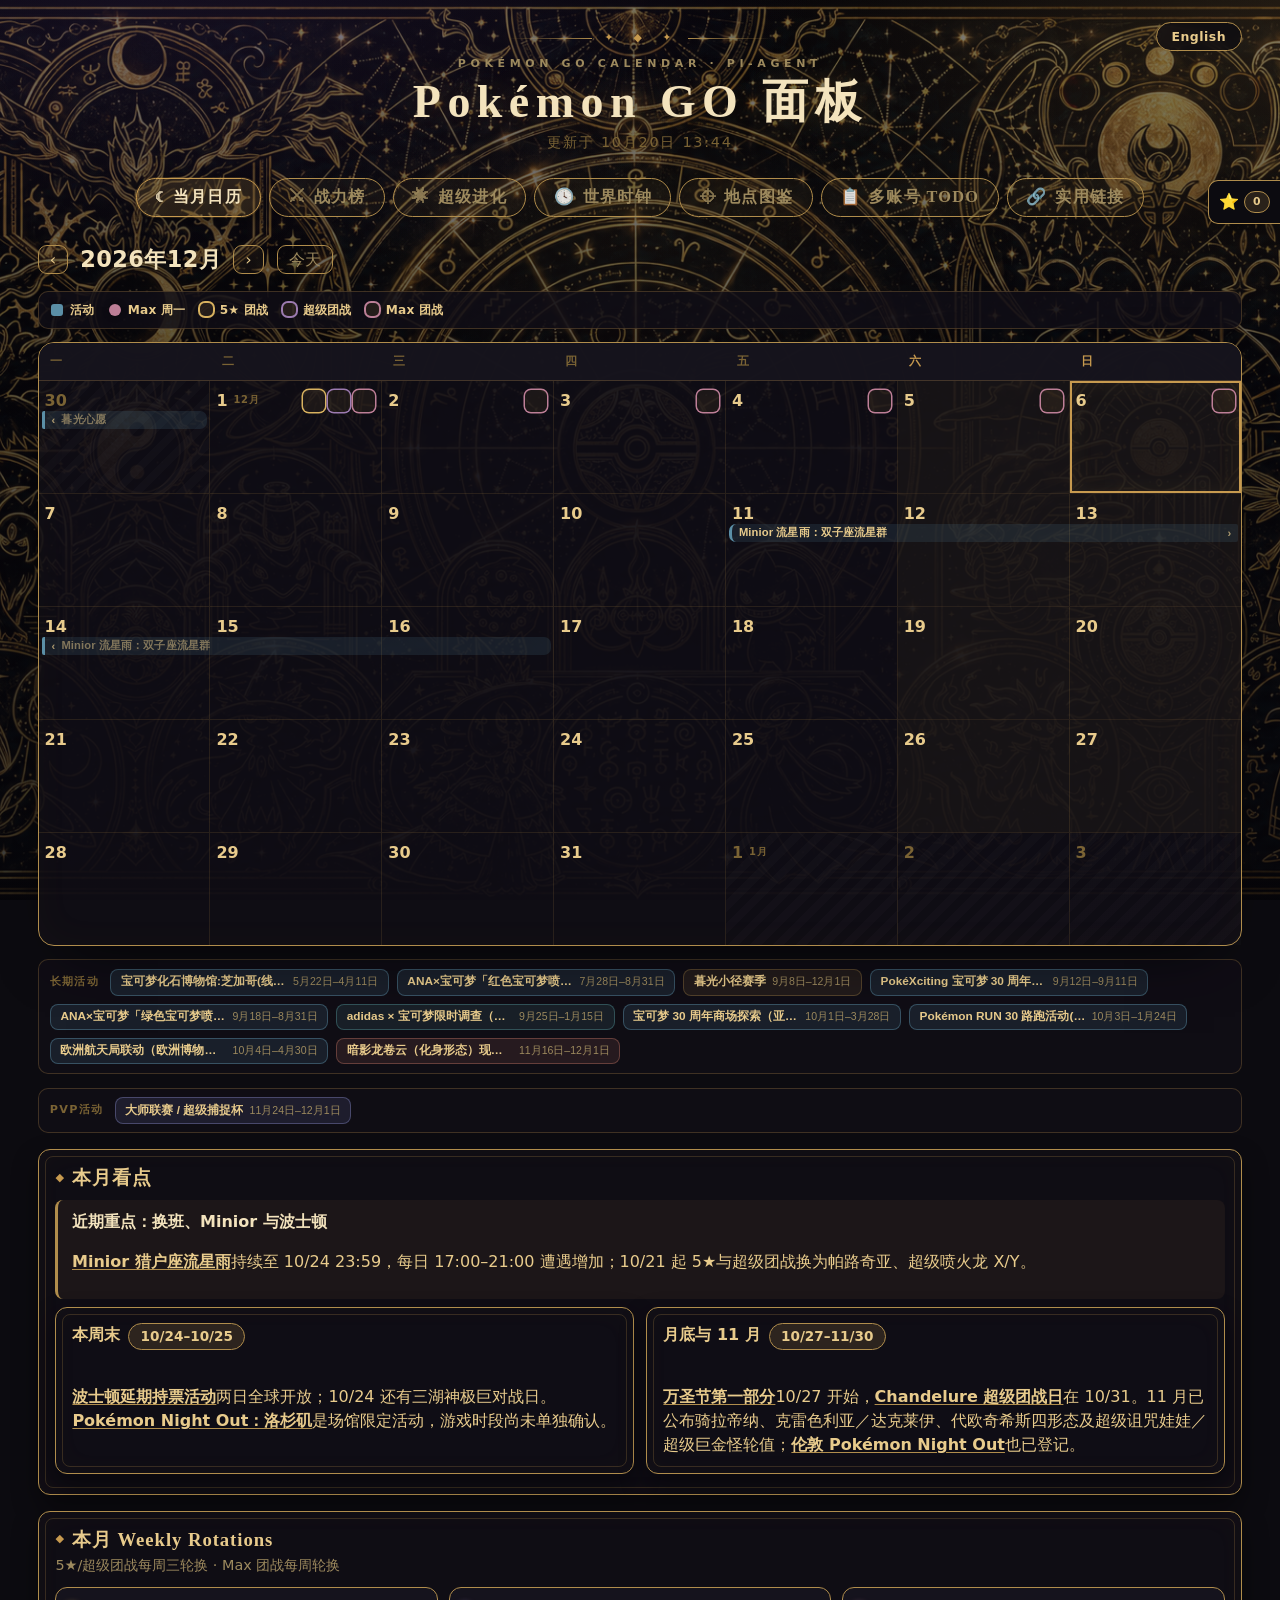
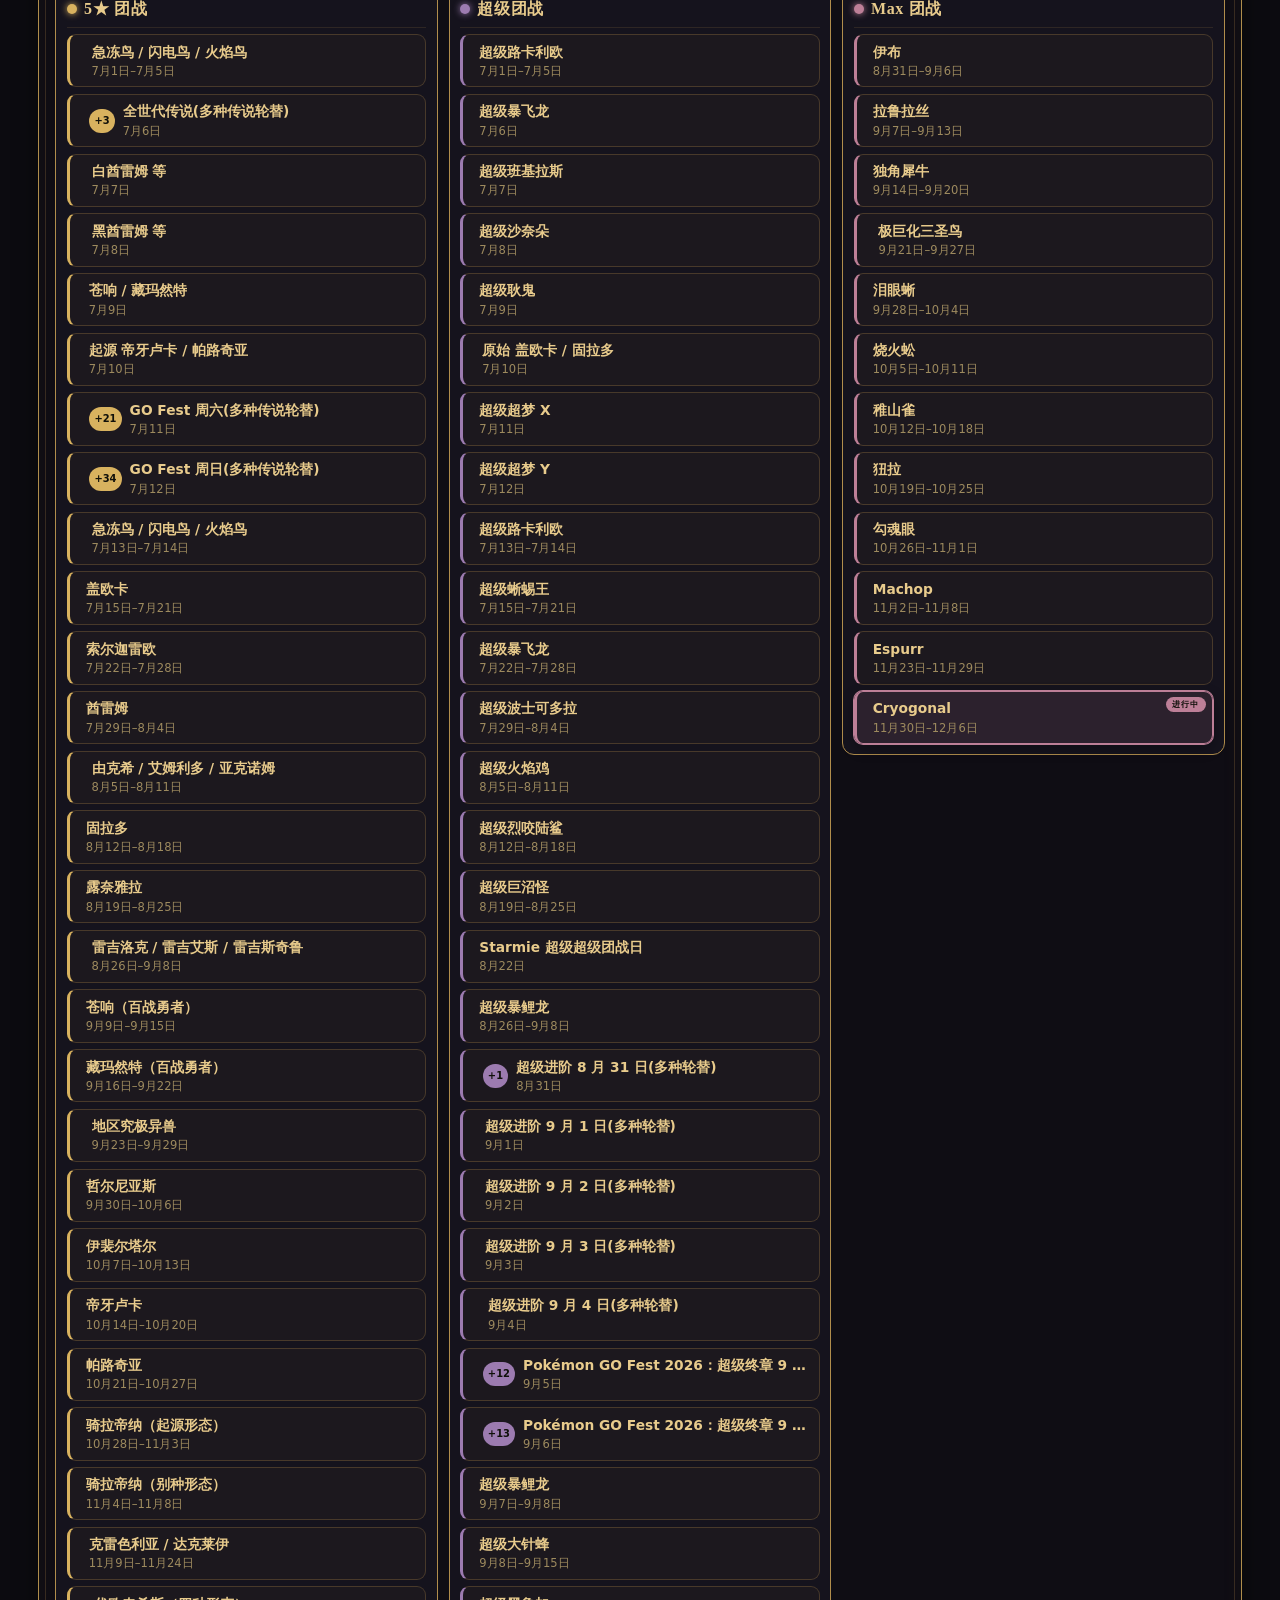
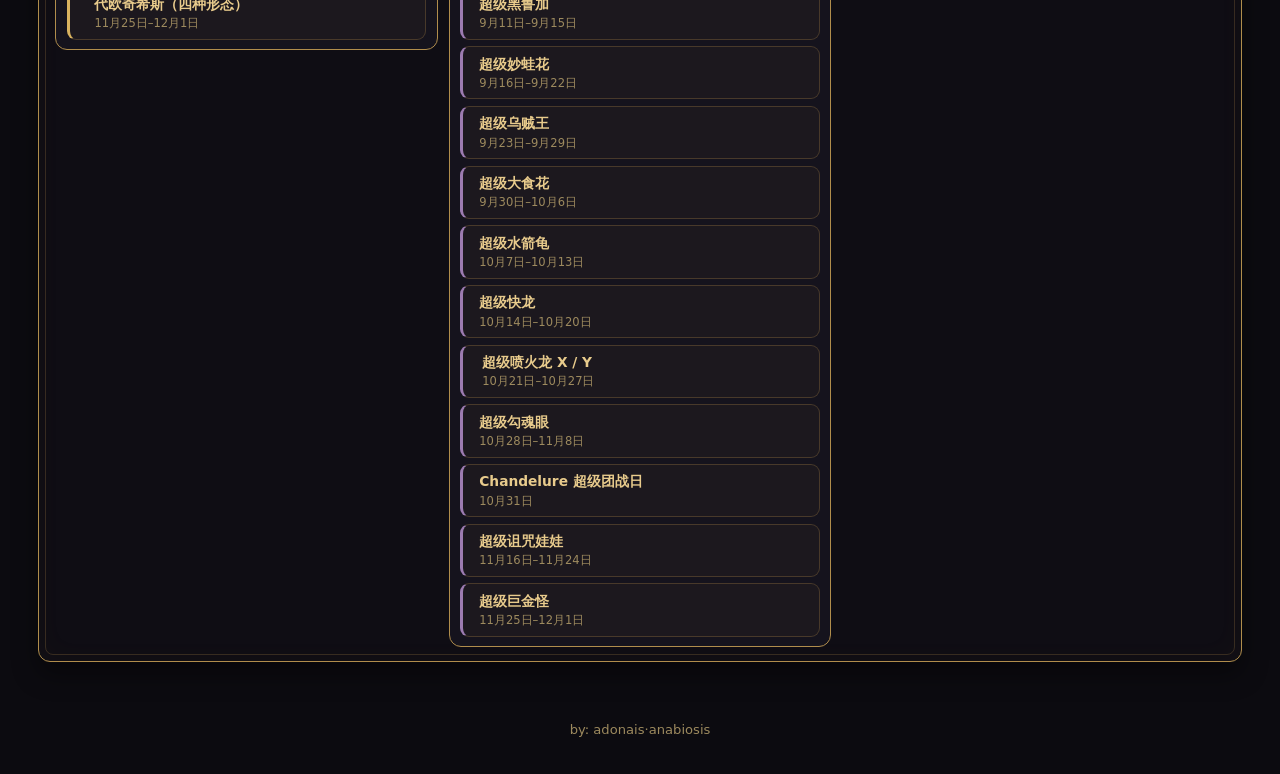
==== public/index.html @ cdc3420b "chore(daily): content update 2026-10-20" ====
<!doctype html>
<html lang="zh-CN">
<head>
  <meta charset="utf-8" />
  <meta name="viewport" content="width=device-width, initial-scale=1" />
  <title data-i18n="site.documentTitle">Pokémon GO 面板</title>
  <link rel="icon" type="image/x-icon" href="pokemongocalender.ico?v=14" />
  <link rel="stylesheet" href="style.css?v=28" />
</head>
<body>
  <!-- =====================================================================
       PROTECTED structure. The daily content agent edits ONLY the data files
       and the marked editable regions below. Everything else (masthead, nav,
       calendar shell) is owner-maintained. Keep every required id and
       every editable-region marker pair intact, or validation rolls the run back.
       ===================================================================== -->

  <div class="bg-orn" aria-hidden="true"></div>

  <button id="lang-toggle" class="lang-toggle" type="button">English</button>

  <header class="masthead">
    <div class="orn"><span class="dia">✦ &nbsp;◆&nbsp; ✦</span></div>
    <p class="kicker" data-i18n="masthead.kicker">Pokémon GO Calendar · Pi-agent</p>
    <h1 class="site-title" data-i18n="masthead.title">Pokémon GO 面板</h1>
    <p class="meta"><span id="last-updated" class="muted" data-i18n="status.loading">加载中…</span></p>
  </header>

  <nav class="tabs" id="main-tabs">
    <button data-view="calendar" class="active"><span class="t-ico">☾</span> <span data-i18n="tabs.calendar">当月日历</span></button>
    <button data-view="rankings"><span class="t-ico">⚔</span> <span data-i18n="tabs.rankings">战力榜</span></button>
    <button data-view="mega"><span class="t-ico">✷</span> <span data-i18n="tabs.mega">超级进化</span></button>
    <button data-view="clock"><span class="t-ico">🕓</span> <span data-i18n="tabs.clock">世界时钟</span></button>
    <button data-view="spots"><span class="t-ico">⌖</span> <span data-i18n="tabs.spots">地点图鉴</span></button>
    <button data-view="todo"><span class="t-ico">📋</span> <span data-i18n="tabs.todo">多账号 TODO</span></button>
    <button data-view="links"><span class="t-ico">🔗</span> <span data-i18n="tabs.links">实用链接</span></button>
  </nav>

  <main>
    <!-- ========================= VIEW 1: CALENDAR ========================= -->
    <!-- Data-driven by app.js from public/data/events.json. Multi-day events
         render as spanning bars; single-day point events render as day chips. -->
    <section id="view-calendar" class="view active">
      <div class="cal-layout">
      <div class="cal-main">
      <div class="cal-toolbar">
        <button id="cal-prev" class="btn" aria-label="上个月" data-i18n-aria-label="calendar.prev">‹</button>
        <h2 id="cal-title">—</h2>
        <button id="cal-next" class="btn" aria-label="下个月" data-i18n-aria-label="calendar.next">›</button>
        <button id="cal-today" class="btn btn-ghost" data-i18n="calendar.today">今天</button>
      </div>

      <div id="cal-legend" class="cal-legend" aria-hidden="true"></div>

      <div id="calendar" class="calendar"></div>

      <!-- Long-running events (season/pass/multi-week). Rendered by app.js
           from the same events.json so the day grid stays focused on short events. -->
      <div id="long-term" class="lt-band" hidden></div>

      <!-- PVP events (GO Battle League / cups / battle weekends). Same band form
           as 长期活动; populated by app.js (type go-battle-league or pvp:true). -->
      <div id="pvp-band" class="lt-band" hidden></div>

      <aside class="cal-notes panel">
        <div class="panel-head"><span class="dia">◆</span><h3 data-i18n="calendar.highlights">本月看点</h3></div>
        <!-- AI:START calendar-notes -->
        <div data-ai-region="calendar-notes"><div class="callout"><strong>近期重点：换班、Minior 与波士顿</strong><p><span class="event-link" data-event-id="minior-showers-orionids-2026">Minior 猎户座流星雨</span>持续至 10/24 23:59，每日 17:00–21:00 遭遇增加；10/21 起 5★与超级团战换为帕路奇亚、超级喷火龙 X/Y。</p></div><div class="note-grid"><div class="panel"><div class="panel-head"><strong>本周末</strong><span class="badge">10/24–10/25</span></div><p><span class="event-link" data-event-id="pokemon-go-city-safari-boston-2026-rescheduled">波士顿延期持票活动</span>两日全球开放；10/24 还有三湖神极巨对战日。<span class="event-link" data-event-id="pokemon-night-out-los-angeles-2026">Pokémon Night Out：洛杉矶</span>是场馆限定活动，游戏时段尚未单独确认。</p></div><div class="panel"><div class="panel-head"><strong>月底与 11 月</strong><span class="badge">10/27–11/30</span></div><p><span class="event-link" data-event-id="halloween-2026-part-1">万圣节第一部分</span>10/27 开始，<span class="event-link" data-event-id="chandelure-super-mega-raid-day-2026">Chandelure 超级团战日</span>在 10/31。11 月已公布骑拉帝纳、克雷色利亚／达克莱伊、代欧奇希斯四形态及超级诅咒娃娃／超级巨金怪轮值；<span class="event-link" data-event-id="pokemon-night-out-london-2026">伦敦 Pokémon Night Out</span>也已登记。</p></div></div></div>
        <!-- AI:END calendar-notes -->
      </aside>

      <!-- 本月 Weekly Rotations — data-driven by app.js from public/data/rotations.json.
           Owner-maintained structure; the daily agent only writes rotations.json. -->
      <section class="rot-wrap panel">
        <div class="panel-head"><span class="dia">◆</span><h3 data-i18n="calendar.rotations">本月 Weekly Rotations</h3></div>
        <p id="rot-note" class="muted"></p>
        <div id="rotations"></div>
      </section>

      </div>
      <aside class="reminder-sidebar" aria-label="本地活动提醒" data-i18n-aria-label="reminder.title">
        <details id="reminder-panel">
          <summary aria-label="本地活动提醒" data-i18n-aria-label="reminder.title"><span class="reminder-entry-icon" aria-hidden="true">⭐</span><span class="reminder-entry-label" data-i18n="reminder.title">本地活动提醒</span> <span id="reminder-count" class="badge">0</span></summary>
          <div class="reminder-panel-body">
            <p id="reminder-notice" class="reminder-warning" role="status"></p>
            <p id="reminder-empty" class="muted" data-i18n="reminder.empty">在活动详情中点 ☆ 标星，跨月提醒都会留在这里。</p>
            <section id="reminder-live" hidden><h4></h4><div class="reminder-list"></div></section>
            <section id="reminder-upcoming" hidden><h4></h4><div class="reminder-list"></div></section>
            <section id="reminder-unknown" hidden><h4></h4><div class="reminder-list"></div></section>
            <details id="reminder-completed" hidden><summary></summary><div class="reminder-list"></div></details>
          </div>
        </details>
      </aside>
      </div>

      <!-- Event detail drawer (populated by app.js on click) -->
      <aside id="event-detail" class="drawer" hidden>
        <button id="detail-close" class="drawer-close" aria-label="关闭" data-i18n-aria-label="common.close">×</button>
        <div id="detail-body"></div>
      </aside>
    </section>

    <!-- ========================= VIEW 2: RANKINGS ========================= -->
    <!-- The agent writes HTML INSIDE the editable markers only. The .rank-panel
         wrappers and sub-tab switching are protected structure. -->
    <section id="view-rankings" class="view">
      <nav class="subtabs" id="rank-subtabs">
        <button data-rank="current" class="active"><span>🔥</span> <span data-i18n="rank.current">本期推荐</span></button>
        <button data-rank="attackers" data-i18n="rank.attackers">Max 攻手</button>
        <button data-rank="defenders" data-i18n="rank.defenders">Max 坦克</button>
        <button data-rank="raid" data-i18n="rank.raid">当前团战 Counter</button>
      </nav>

      <div class="rank-body">
        <div class="rank-panel active" data-rank-panel="current">
          <!-- AI:START rankings-current -->
        <div data-ai-region="rankings-current"><div class="callout"><strong>本期优先：先收尾，再备战月底</strong><p>帝牙卢卡／超级快龙轮值正处当地换班边界；进入 10/21 后转为帕路奇亚与超级喷火龙 X/Y。Minior 猎户座流星雨每天 17:00–21:00 增加遭遇，活动至 10/24 23:59。</p></div><div class="note-grid"><div class="panel"><div class="panel-head"><strong>练队方向</strong><span class="badge">团战</span></div><p>超级快龙与周末暗影土地云都适合冰属性攻手；帕路奇亚到来后改用龙／妖精方向。详细队伍与招式看「当前团战 Counter」，避免重复投入普通低星 Boss。</p></div><div class="panel"><div class="panel-head"><strong>预留票券</strong><span class="badge">10/24–10/31</span></div><p>10/24 三湖神极巨对战日与波士顿持票活动重叠；10/26 Max 周一为勾魂眼。10/31 的 Chandelure 超级团战日有闪光提升与最多 6 张免费团战入场券，优先预留当地 14:00–17:00。</p></div></div></div>
        <!-- AI:END rankings-current -->
        </div>
        <div class="rank-panel" data-rank-panel="attackers">
          <!-- AI:START rankings-attackers -->
<div data-ai-region="rankings-attackers"><p class="muted">来源：Pokémon GO Hub「Max Attackers Tier List (October 2026)」与 PokéBase 总榜交叉查看；源页面 S Tier 当前无条目，下列完整展示 A/B Tier。</p>
<h4 class="muted">A Tier</h4>
<div class="rank-list">
  <div class="rank-item"><span class="tier tier-A">A</span><img class="mon-icon" data-hub="861-Gigantamax" src="https://raw.githubusercontent.com/PokeAPI/sprites/master/sprites/pokemon/861.png" alt="超极巨长毛巨魔"><div><strong>超极巨长毛巨魔</strong><div class="meta">Max 招式属性：恶</div></div></div>
  <div class="rank-item"><span class="tier tier-A">A</span><img class="mon-icon" data-hub="849-Gigantamax" src="https://raw.githubusercontent.com/PokeAPI/sprites/master/sprites/pokemon/849.png" alt="超极巨颤弦蝾螈"><div><strong>超极巨颤弦蝾螈</strong><div class="meta">Max 招式属性：电</div></div></div>
  <div class="rank-item"><span class="tier tier-A">A</span><img class="mon-icon" data-hub="6-Gigantamax" src="https://raw.githubusercontent.com/PokeAPI/sprites/master/sprites/pokemon/6.png" alt="超极巨喷火龙"><div><strong>超极巨喷火龙</strong><div class="meta">Max 招式属性：火</div></div></div>
  <div class="rank-item"><span class="tier tier-A">A</span><img class="mon-icon" data-hub="3-Gigantamax" src="https://raw.githubusercontent.com/PokeAPI/sprites/master/sprites/pokemon/3.png" alt="超极巨妙蛙花"><div><strong>超极巨妙蛙花</strong><div class="meta">Max 招式属性：草</div></div></div>
  <div class="rank-item"><span class="tier tier-A">A</span><img class="mon-icon" data-hub="143-Gigantamax" src="https://raw.githubusercontent.com/PokeAPI/sprites/master/sprites/pokemon/143.png" alt="超极巨卡比兽"><div><strong>超极巨卡比兽</strong><div class="meta">Max 招式属性：一般</div></div></div>
  <div class="rank-item"><span class="tier tier-A">A</span><img class="mon-icon" data-hub="569-Gigantamax" src="https://raw.githubusercontent.com/PokeAPI/sprites/master/sprites/pokemon/569.png" alt="超极巨灰尘山"><div><strong>超极巨灰尘山</strong><div class="meta">Max 招式属性：毒</div></div></div>
  <div class="rank-item"><span class="tier tier-A">A</span><img class="mon-icon" src="https://raw.githubusercontent.com/PokeAPI/sprites/master/sprites/pokemon/890.png" alt="无极汰那"><div><strong>无极汰那</strong><div class="meta">Max 招式属性：龙</div></div></div>
  <div class="rank-item"><span class="tier tier-A">A</span><img class="mon-icon" src="https://raw.githubusercontent.com/PokeAPI/sprites/master/sprites/pokemon/65.png" alt="极巨化胡地"><div><strong>极巨化胡地</strong><div class="meta">Max 招式属性：超能力 / 格斗</div></div></div>
  <div class="rank-item"><span class="tier tier-A">A</span><img class="mon-icon" data-hub="9-Gigantamax" src="https://raw.githubusercontent.com/PokeAPI/sprites/master/sprites/pokemon/9.png" alt="超极巨水箭龟"><div><strong>超极巨水箭龟</strong><div class="meta">Max 招式属性：水</div></div></div>
  <div class="rank-item"><span class="tier tier-A">A</span><img class="mon-icon" src="https://raw.githubusercontent.com/PokeAPI/sprites/master/sprites/pokemon/381.png" alt="极巨化拉帝欧斯"><div><strong>极巨化拉帝欧斯</strong><div class="meta">Max 招式属性：龙 / 超能力</div></div></div>
</div>
<h4 class="muted">B Tier（可补位）</h4>
<div class="rank-list">
  <div class="rank-item"><span class="tier tier-B">B</span><img class="mon-icon" data-hub="12-Gigantamax" src="https://raw.githubusercontent.com/PokeAPI/sprites/master/sprites/pokemon/12.png" alt="超极巨巴大蝶"><div><strong>超极巨巴大蝶</strong><div class="meta">Max 招式属性：虫</div></div></div>
  <div class="rank-item"><span class="tier tier-B">B</span><img class="mon-icon" data-hub="131-Gigantamax" src="https://raw.githubusercontent.com/PokeAPI/sprites/master/sprites/pokemon/131.png" alt="超极巨拉普拉斯"><div><strong>超极巨拉普拉斯</strong><div class="meta">Max 招式属性：冰</div></div></div>
  <div class="rank-item"><span class="tier tier-B">B</span><img class="mon-icon" src="https://raw.githubusercontent.com/PokeAPI/sprites/master/sprites/pokemon/555.png" alt="极巨化达摩狒狒"><div><strong>极巨化达摩狒狒</strong><div class="meta">Max 招式属性：火 / 一般</div></div></div>
  <div class="rank-item"><span class="tier tier-B">B</span><img class="mon-icon" src="https://raw.githubusercontent.com/PokeAPI/sprites/master/sprites/pokemon/818.png" alt="极巨化千面避役"><div><strong>极巨化千面避役</strong><div class="meta">Max 招式属性：水 / 一般</div></div></div>
  <div class="rank-item"><span class="tier tier-B">B</span><img class="mon-icon" src="https://raw.githubusercontent.com/PokeAPI/sprites/master/sprites/pokemon/94.png" alt="极巨化耿鬼"><div><strong>极巨化耿鬼</strong><div class="meta">Max 招式属性：恶 / 幽灵</div></div></div>
  <div class="rank-item"><span class="tier tier-B">B</span><img class="mon-icon" src="https://raw.githubusercontent.com/PokeAPI/sprites/master/sprites/pokemon/196.png" alt="极巨化太阳伊布"><div><strong>极巨化太阳伊布</strong><div class="meta">Max 招式属性：超能力</div></div></div>
  <div class="rank-item"><span class="tier tier-B">B</span><img class="mon-icon" src="https://raw.githubusercontent.com/PokeAPI/sprites/master/sprites/pokemon/376.png" alt="极巨化巨金怪"><div><strong>极巨化巨金怪</strong><div class="meta">Max 招式属性：超能力 / 钢 / 虫</div></div></div>
  <div class="rank-item"><span class="tier tier-B">B</span><img class="mon-icon" src="https://raw.githubusercontent.com/PokeAPI/sprites/master/sprites/pokemon/635.png" alt="极巨化三首恶龙"><div><strong>极巨化三首恶龙</strong><div class="meta">Max 招式属性：龙 / 恶</div></div></div>
  <div class="rank-item"><span class="tier tier-B">B</span><img class="mon-icon" src="https://raw.githubusercontent.com/PokeAPI/sprites/master/sprites/pokemon/530.png" alt="极巨化龙头地鼠"><div><strong>极巨化龙头地鼠</strong><div class="meta">Max 招式属性：钢 / 地面</div></div></div>
  <div class="rank-item"><span class="tier tier-B">B</span><img class="mon-icon" data-hub="892-Rapid_Strike" src="https://raw.githubusercontent.com/PokeAPI/sprites/master/sprites/pokemon/892.png" alt="极巨化连击流武道熊师"><div><strong>极巨化连击流武道熊师</strong><div class="meta">Max 招式属性：格斗 / 水</div></div></div>
  <div class="rank-item"><span class="tier tier-B">B</span><img class="mon-icon" data-hub="892-Single_Strike" src="https://raw.githubusercontent.com/PokeAPI/sprites/master/sprites/pokemon/892.png" alt="极巨化一击流武道熊师"><div><strong>极巨化一击流武道熊师</strong><div class="meta">Max 招式属性：格斗 / 恶</div></div></div>
</div><h4 class="muted">属性首选（按源表最高 Tier）</h4><div class="rank-list"><div class="rank-item"><span class="tier tier-A">A</span><img class="mon-icon" src="https://raw.githubusercontent.com/PokeAPI/sprites/master/sprites/pokemon/849.png" data-hub="849-Gigantamax" alt="超极巨颤弦蝾螈"><div><strong>电：超极巨颤弦蝾螈</strong><div class="meta">当前最高档电属性 Max 攻手</div></div></div><div class="rank-item"><span class="tier tier-A">A</span><img class="mon-icon" src="https://raw.githubusercontent.com/PokeAPI/sprites/master/sprites/pokemon/6.png" data-hub="6-Gigantamax" alt="超极巨喷火龙"><div><strong>火：超极巨喷火龙</strong><div class="meta">当前最高档火属性 Max 攻手</div></div></div><div class="rank-item"><span class="tier tier-A">A</span><img class="mon-icon" src="https://raw.githubusercontent.com/PokeAPI/sprites/master/sprites/pokemon/3.png" data-hub="3-Gigantamax" alt="超极巨妙蛙花"><div><strong>草：超极巨妙蛙花</strong><div class="meta">当前最高档草属性 Max 攻手</div></div></div><div class="rank-item"><span class="tier tier-A">A</span><img class="mon-icon" src="https://raw.githubusercontent.com/PokeAPI/sprites/master/sprites/pokemon/9.png" data-hub="9-Gigantamax" alt="超极巨水箭龟"><div><strong>水：超极巨水箭龟</strong><div class="meta">当前最高档水属性 Max 攻手</div></div></div><div class="rank-item"><span class="tier tier-A">A</span><img class="mon-icon" src="https://raw.githubusercontent.com/PokeAPI/sprites/master/sprites/pokemon/65.png" alt="极巨化胡地"><div><strong>超能力 / 格斗：极巨化胡地</strong><div class="meta">一只覆盖两种属性首选</div></div></div><div class="rank-item"><span class="tier tier-A">A</span><img class="mon-icon" src="https://raw.githubusercontent.com/PokeAPI/sprites/master/sprites/pokemon/890.png" alt="无极汰那"><div><strong>龙：无极汰那</strong><div class="meta">当前最高档龙属性 Max 攻手</div></div></div><div class="rank-item"><span class="tier tier-B">B</span><img class="mon-icon" src="https://raw.githubusercontent.com/PokeAPI/sprites/master/sprites/pokemon/131.png" data-hub="131-Gigantamax" alt="超极巨拉普拉斯"><div><strong>冰：超极巨拉普拉斯</strong><div class="meta">冰属性源表最高档</div></div></div><div class="rank-item"><span class="tier tier-B">B</span><img class="mon-icon" src="https://raw.githubusercontent.com/PokeAPI/sprites/master/sprites/pokemon/376.png" alt="极巨化巨金怪"><div><strong>钢：极巨化巨金怪</strong><div class="meta">钢属性源表最高档</div></div></div></div></div>
<!-- AI:END rankings-attackers -->
        </div>
        <div class="rank-panel" data-rank-panel="defenders">
          <!-- AI:START rankings-defenders -->
<div data-ai-region="rankings-defenders"><p class="muted">来源：Pokémon GO Hub「Max Defenders Tier List (October 2026)」；S/A/B Tier 与推荐快速招式来自源表，宝可梦中文名沿用已核对名称。</p>
<h4 class="muted">S Tier</h4>
<div class="rank-list">
  <div class="rank-item"><span class="tier tier-S">S</span><img class="mon-icon" src="https://raw.githubusercontent.com/PokeAPI/sprites/master/sprites/pokemon/379.png" alt="雷吉斯奇鲁"><div><strong>雷吉斯奇鲁</strong><div class="meta">推荐快速招式：锁定 / 金属爪 · 抗性面最广</div></div></div>
  <div class="rank-item"><span class="tier tier-S">S</span><img class="mon-icon" data-hub="889-Crowned_Shield" src="https://raw.githubusercontent.com/PokeAPI/sprites/master/sprites/pokemon/889.png" alt="盾之王藏玛然特"><div><strong>盾之王藏玛然特</strong><div class="meta">推荐快速招式：金属爪 · 钢系抗性核心</div></div></div>
</div>
<h4 class="muted">A Tier</h4>
<div class="rank-list">
  <div class="rank-item"><span class="tier tier-A">A</span><img class="mon-icon" data-hub="888-Crowned_Sword" src="https://raw.githubusercontent.com/PokeAPI/sprites/master/sprites/pokemon/888.png" alt="剑之王苍响"><div><strong>剑之王苍响</strong><div class="meta">推荐快速招式：金属爪</div></div></div>
  <div class="rank-item"><span class="tier tier-A">A</span><img class="mon-icon" src="https://raw.githubusercontent.com/PokeAPI/sprites/master/sprites/pokemon/377.png" alt="雷吉洛克"><div><strong>雷吉洛克</strong><div class="meta">推荐快速招式：锁定</div></div></div>
  <div class="rank-item"><span class="tier tier-A">A</span><img class="mon-icon" src="https://raw.githubusercontent.com/PokeAPI/sprites/master/sprites/pokemon/376.png" alt="巨金怪"><div><strong>巨金怪</strong><div class="meta">推荐快速招式：连斩 / 暗影爪</div></div></div>
  <div class="rank-item"><span class="tier tier-A">A</span><img class="mon-icon" src="https://raw.githubusercontent.com/PokeAPI/sprites/master/sprites/pokemon/378.png" alt="雷吉艾斯"><div><strong>雷吉艾斯</strong><div class="meta">推荐快速招式：锁定</div></div></div>
  <div class="rank-item"><span class="tier tier-A">A</span><img class="mon-icon" src="https://raw.githubusercontent.com/PokeAPI/sprites/master/sprites/pokemon/380.png" alt="拉帝亚斯"><div><strong>拉帝亚斯</strong><div class="meta">推荐快速招式：龙息</div></div></div>
</div>
<h4 class="muted">B Tier</h4>
<div class="rank-list">
  <div class="rank-item"><span class="tier tier-B">B</span><img class="mon-icon" src="https://raw.githubusercontent.com/PokeAPI/sprites/master/sprites/pokemon/823.png" alt="钢铠鸦"><div><strong>钢铠鸦</strong><div class="meta">推荐快速招式：泼沙</div></div></div>
  <div class="rank-item"><span class="tier tier-B">B</span><img class="mon-icon" src="https://raw.githubusercontent.com/PokeAPI/sprites/master/sprites/pokemon/245.png" alt="水君"><div><strong>水君</strong><div class="meta">推荐快速招式：水枪</div></div></div>
  <div class="rank-item"><span class="tier tier-B">B</span><img class="mon-icon" src="https://raw.githubusercontent.com/PokeAPI/sprites/master/sprites/pokemon/884.png" alt="铝钢龙"><div><strong>铝钢龙</strong><div class="meta">推荐快速招式：金属爪</div></div></div>
  <div class="rank-item"><span class="tier tier-B">B</span><img class="mon-icon" src="https://raw.githubusercontent.com/PokeAPI/sprites/master/sprites/pokemon/139.png" alt="多刺菊石兽"><div><strong>多刺菊石兽</strong><div class="meta">推荐快速招式：泥巴射击 / 水枪</div></div></div>
  <div class="rank-item"><span class="tier tier-B">B</span><img class="mon-icon" src="https://raw.githubusercontent.com/PokeAPI/sprites/master/sprites/pokemon/381.png" alt="拉帝欧斯"><div><strong>拉帝欧斯</strong><div class="meta">推荐快速招式：龙息</div></div></div>
</div></div>
<!-- AI:END rankings-defenders -->
        </div>
        <div class="rank-panel" data-rank-panel="raid">
          <!-- AI:START rankings-raid -->
        <div data-ai-region="rankings-raid"><p class="muted">本期帝牙卢卡与超级快龙持续至 10/20；暗影 Landorus 仅周末登场。下列同时列出普通 3★、1★及每日暗影池。头右超级形态按攻击力排序，与遭遇共享属性以增加捕捉糖果；不等于对战 Counter。</p><div class="raid-wall"><div class="raid-block"><div class="raid-boss"><img class="boss-icon" src="https://raw.githubusercontent.com/PokeAPI/sprites/master/sprites/pokemon/483.png" alt="Dialga"><div class="binfo"><div class="btop"><span class="badge">5★</span><strong>Dialga</strong></div><div class="meta"><img class="ico" src="assets/icons/steel.webp" alt="钢"> <img class="ico" src="assets/icons/dragon.png" alt="龙"> · 弱 <img class="ico" src="assets/icons/fighting.png" alt="格斗"> <img class="ico" src="assets/icons/ground.webp" alt="地面"></div></div><div class="raid-mega"><img src="https://raw.githubusercontent.com/PokeAPI/sprites/master/sprites/pokemon/10079.png" data-hub="384-Mega" title="Mega Rayquaza · 共享龙" alt="Mega Rayquaza"><img src="https://raw.githubusercontent.com/PokeAPI/sprites/master/sprites/pokemon/10058.png" data-hub="445-Mega" title="Mega Garchomp · 共享龙" alt="Mega Garchomp"><img src="https://raw.githubusercontent.com/PokeAPI/sprites/master/sprites/pokemon/10063.png" data-hub="381-Mega" title="Mega Latios · 共享龙" alt="Mega Latios"><img src="https://raw.githubusercontent.com/PokeAPI/sprites/master/sprites/pokemon/10065.png" data-hub="254-Mega" title="Mega Sceptile · 共享龙" alt="Mega Sceptile"><img src="https://raw.githubusercontent.com/PokeAPI/sprites/master/sprites/pokemon/10059.png" data-hub="448-Mega" title="Mega Lucario · 共享钢" alt="Mega Lucario"><img src="https://raw.githubusercontent.com/PokeAPI/sprites/master/sprites/pokemon/10089.png" data-hub="373-Mega" title="Mega Salamence · 共享龙" alt="Mega Salamence"><img src="https://raw.githubusercontent.com/PokeAPI/sprites/master/sprites/pokemon/10076.png" data-hub="376-Mega" title="Mega Metagross · 共享钢" alt="Mega Metagross"><img src="https://db.pokemongohub.net/images/official/full/149_mega_with_bg.webp" data-hub="149-Mega" title="Mega Dragonite · 共享龙" alt="Mega Dragonite"></div></div><div class="rank-list mini"><div class="rank-item"><img class="mon-icon" src="https://raw.githubusercontent.com/PokeAPI/sprites/master/sprites/pokemon/10043.png" data-hub="150-Mega_X" alt="Mega Mewtwo X"><strong>Mega Mewtwo X</strong><div class="meta"><img class="ico" src="assets/icons/fighting.png" alt="格斗"> Counter / Dynamic Punch+</div></div><div class="rank-item"><img class="mon-icon" src="https://raw.githubusercontent.com/PokeAPI/sprites/master/sprites/pokemon/10059.png" data-hub="448-Mega" alt="Mega Lucario"><strong>Mega Lucario</strong><div class="meta"><img class="ico" src="assets/icons/fighting.png" alt="格斗"> Force Palm / Aura Sphere</div></div><div class="rank-item"><img class="mon-icon" src="https://raw.githubusercontent.com/PokeAPI/sprites/master/sprites/pokemon/10050.png" data-hub="257-Mega" alt="Mega Blaziken"><strong>Mega Blaziken</strong><div class="meta"><img class="ico" src="assets/icons/fighting.png" alt="格斗"> Counter / Aura Sphere</div></div><div class="rank-item"><img class="mon-icon" src="https://raw.githubusercontent.com/PokeAPI/sprites/master/sprites/pokemon/10078.png" data-hub="383-Primal" alt="Primal Groudon"><strong>Primal Groudon</strong><div class="meta"><img class="ico" src="assets/icons/ground.webp" alt="地面"> Mud Shot / Precipice Blades</div></div><div class="rank-item"><img class="mon-icon" src="https://raw.githubusercontent.com/PokeAPI/sprites/master/sprites/pokemon/10044.png" data-hub="150-Mega_Y" alt="Mega Mewtwo Y"><strong>Mega Mewtwo Y</strong><div class="meta"><img class="ico" src="assets/icons/fighting.png" alt="格斗"> Counter / Focus Blast</div></div><div class="rank-item"><img class="mon-icon" src="https://raw.githubusercontent.com/PokeAPI/sprites/master/sprites/pokemon/10024.png" data-hub="647-Resolute" alt="Resolute Keldeo"><strong>Resolute Keldeo</strong><div class="meta"><img class="ico" src="assets/icons/fighting.png" alt="格斗"> Low Kick / Secret Sword</div></div></div></div><div class="raid-block"><div class="raid-boss"><img class="boss-icon" src="https://db.pokemongohub.net/images/official/full/149_mega_with_bg.webp" data-hub="149-Mega" alt="Mega Dragonite"><div class="binfo"><div class="btop"><span class="badge">Mega</span><strong>Mega Dragonite</strong></div><div class="meta"><img class="ico" src="assets/icons/dragon.png" alt="龙"> <img class="ico" src="assets/icons/flying.png" alt="飞行"> · 弱 <img class="ico" src="assets/icons/ice.webp" alt="冰"> <img class="ico" src="assets/icons/rock.webp" alt="岩石"> <img class="ico" src="assets/icons/dragon.png" alt="龙"> <img class="ico" src="assets/icons/fairy.webp" alt="妖精"></div></div><div class="raid-mega"><img src="https://raw.githubusercontent.com/PokeAPI/sprites/master/sprites/pokemon/10079.png" data-hub="384-Mega" title="Mega Rayquaza · 共享飞行 / 龙" alt="Mega Rayquaza"><img src="https://raw.githubusercontent.com/PokeAPI/sprites/master/sprites/pokemon/10058.png" data-hub="445-Mega" title="Mega Garchomp · 共享龙" alt="Mega Garchomp"><img src="https://raw.githubusercontent.com/PokeAPI/sprites/master/sprites/pokemon/10063.png" data-hub="381-Mega" title="Mega Latios · 共享龙" alt="Mega Latios"><img src="https://raw.githubusercontent.com/PokeAPI/sprites/master/sprites/pokemon/10065.png" data-hub="254-Mega" title="Mega Sceptile · 共享龙" alt="Mega Sceptile"><img src="https://raw.githubusercontent.com/PokeAPI/sprites/master/sprites/pokemon/10035.png" data-hub="6-Mega_Y" title="Mega Charizard Y · 共享飞行" alt="Mega Charizard Y"><img src="https://raw.githubusercontent.com/PokeAPI/sprites/master/sprites/pokemon/10089.png" data-hub="373-Mega" title="Mega Salamence · 共享龙 / 飞行" alt="Mega Salamence"><img src="https://raw.githubusercontent.com/PokeAPI/sprites/master/sprites/pokemon/10040.png" data-hub="127-Mega" title="Mega Pinsir · 共享飞行" alt="Mega Pinsir"><img src="https://db.pokemongohub.net/images/official/full/149_mega_with_bg.webp" data-hub="149-Mega" title="Mega Dragonite · 共享龙 / 飞行" alt="Mega Dragonite"></div></div><div class="rank-list mini"><div class="rank-item"><img class="mon-icon" src="https://raw.githubusercontent.com/PokeAPI/sprites/master/sprites/pokemon/10023.png" data-hub="646-White" alt="White Kyurem"><strong>White Kyurem</strong><div class="meta"><img class="ico" src="assets/icons/ice.webp" alt="冰"> Ice Fang / Ice Burn</div></div><div class="rank-item"><img class="mon-icon" src="https://raw.githubusercontent.com/PokeAPI/sprites/master/sprites/pokemon/10022.png" data-hub="646-Black" alt="Black Kyurem"><strong>Black Kyurem</strong><div class="meta"><img class="ico" src="assets/icons/dragon.png" alt="龙"> <img class="ico" src="assets/icons/ice.webp" alt="冰"> Dragon Tail / Freeze Shock</div></div><div class="rank-item"><img class="mon-icon" src="https://raw.githubusercontent.com/PokeAPI/sprites/master/sprites/pokemon/473.png" data-hub="473-Shadow" alt="Shadow Mamoswine"><strong>Shadow Mamoswine</strong><div class="meta"><img class="ico" src="assets/icons/ice.webp" alt="冰"> Powder Snow / Avalanche</div></div><div class="rank-item"><img class="mon-icon" src="https://raw.githubusercontent.com/PokeAPI/sprites/master/sprites/pokemon/890.png" alt="Eternatus"><strong>Eternatus</strong><div class="meta"><img class="ico" src="assets/icons/dragon.png" alt="龙"> Dragon Tail / Dynamax Cannon</div></div><div class="rank-item"><img class="mon-icon" src="https://raw.githubusercontent.com/PokeAPI/sprites/master/sprites/pokemon/150.png" data-hub="150-Shadow" alt="Shadow Mewtwo"><strong>Shadow Mewtwo</strong><div class="meta"><img class="ico" src="assets/icons/psychic.webp" alt="超能力"> <img class="ico" src="assets/icons/ice.webp" alt="冰"> Psycho Cut / Ice Beam</div></div><div class="rank-item"><img class="mon-icon" src="https://raw.githubusercontent.com/PokeAPI/sprites/master/sprites/pokemon/473.png" alt="Mamoswine"><strong>Mamoswine</strong><div class="meta"><img class="ico" src="assets/icons/ice.webp" alt="冰"> Powder Snow / Avalanche</div></div></div></div><div class="raid-block"><div class="raid-boss"><img class="boss-icon" src="https://cdn.leekduck.com/assets/img/pokemon_icons/pm59.fHISUIAN.icon.png" data-hub="59-Hisuian" alt="Hisuian Arcanine"><div class="binfo"><div class="btop"><span class="badge">3★</span><strong>Hisuian Arcanine</strong></div><div class="meta"><img class="ico" src="assets/icons/fire.png" alt="火"> <img class="ico" src="assets/icons/rock.webp" alt="岩石"> · 弱 <img class="ico" src="assets/icons/water.webp" alt="水"> <img class="ico" src="assets/icons/ground.webp" alt="地面"> <img class="ico" src="assets/icons/fighting.png" alt="格斗"> <img class="ico" src="assets/icons/rock.webp" alt="岩石"></div></div><div class="raid-mega"><img src="https://raw.githubusercontent.com/PokeAPI/sprites/master/sprites/pokemon/10078.png" data-hub="383-Primal" title="Primal Groudon · 共享火" alt="Primal Groudon"><img src="https://raw.githubusercontent.com/PokeAPI/sprites/master/sprites/pokemon/10075.png" data-hub="719-Mega" title="Mega Diancie · 共享岩石" alt="Mega Diancie"><img src="https://cdn.leekduck.com/assets/img/pokemon_icons/pm655.fMEGA.icon.png" data-hub="655-Mega" title="Mega Delphox · 共享火" alt="Mega Delphox"><img src="https://raw.githubusercontent.com/PokeAPI/sprites/master/sprites/pokemon/10050.png" data-hub="257-Mega" title="Mega Blaziken · 共享火" alt="Mega Blaziken"><img src="https://raw.githubusercontent.com/PokeAPI/sprites/master/sprites/pokemon/10035.png" data-hub="6-Mega_Y" title="Mega Charizard Y · 共享火" alt="Mega Charizard Y"><img src="https://raw.githubusercontent.com/PokeAPI/sprites/master/sprites/pokemon/10049.png" data-hub="248-Mega" title="Mega Tyranitar · 共享岩石" alt="Mega Tyranitar"><img src="https://raw.githubusercontent.com/PokeAPI/sprites/master/sprites/pokemon/10042.png" data-hub="142-Mega" title="Mega Aerodactyl · 共享岩石" alt="Mega Aerodactyl"><img src="https://raw.githubusercontent.com/PokeAPI/sprites/master/sprites/pokemon/10048.png" data-hub="229-Mega" title="Mega Houndoom · 共享火" alt="Mega Houndoom"></div></div><div class="rank-list mini"><div class="rank-item"><img class="mon-icon" src="https://cdn.leekduck.com/assets/img/pokemon_icons/pm658.fMEGA.icon.png" data-hub="658-Mega" alt="Mega Greninja"><strong>Mega Greninja</strong><div class="meta"><img class="ico" src="assets/icons/water.webp" alt="水"> Water Shuriken / Surf+</div></div><div class="rank-item"><img class="mon-icon" src="https://raw.githubusercontent.com/PokeAPI/sprites/master/sprites/pokemon/10077.png" data-hub="382-Primal" alt="Primal Kyogre"><strong>Primal Kyogre</strong><div class="meta"><img class="ico" src="assets/icons/water.webp" alt="水"> Waterfall / Origin Pulse</div></div><div class="rank-item"><img class="mon-icon" src="https://db.pokemongohub.net/images/official/full/121_mega_with_bg.webp" data-hub="121-Mega" alt="Mega Starmie"><strong>Mega Starmie</strong><div class="meta"><img class="ico" src="assets/icons/water.webp" alt="水"> Water Gun / Liquidation+</div></div><div class="rank-item"><img class="mon-icon" src="https://raw.githubusercontent.com/PokeAPI/sprites/master/sprites/pokemon/10078.png" data-hub="383-Primal" alt="Primal Groudon"><strong>Primal Groudon</strong><div class="meta"><img class="ico" src="assets/icons/ground.webp" alt="地面"> Mud Shot / Precipice Blades</div></div><div class="rank-item"><img class="mon-icon" src="https://raw.githubusercontent.com/PokeAPI/sprites/master/sprites/pokemon/10058.png" data-hub="445-Mega" alt="Mega Garchomp"><strong>Mega Garchomp</strong><div class="meta"><img class="ico" src="assets/icons/ground.webp" alt="地面"> Mud Shot / Earth Power</div></div><div class="rank-item"><img class="mon-icon" src="https://raw.githubusercontent.com/PokeAPI/sprites/master/sprites/pokemon/382.png" data-hub="382-Shadow" alt="Shadow Kyogre"><strong>Shadow Kyogre</strong><div class="meta"><img class="ico" src="assets/icons/water.webp" alt="水"> Waterfall / Origin Pulse</div></div></div></div><div class="raid-block"><div class="raid-boss"><img class="boss-icon" src="https://raw.githubusercontent.com/PokeAPI/sprites/master/sprites/pokemon/143.png" alt="Snorlax"><div class="binfo"><div class="btop"><span class="badge">3★</span><strong>Snorlax</strong></div><div class="meta"><img class="ico" src="assets/icons/normal.webp" alt="一般"> · 弱 <img class="ico" src="assets/icons/fighting.png" alt="格斗"></div></div><div class="raid-mega"><img src="https://raw.githubusercontent.com/PokeAPI/sprites/master/sprites/pokemon/10088.png" data-hub="428-Mega" title="Mega Lopunny · 共享一般" alt="Mega Lopunny"><img src="https://raw.githubusercontent.com/PokeAPI/sprites/master/sprites/pokemon/10073.png" data-hub="18-Mega" title="Mega Pidgeot · 共享一般" alt="Mega Pidgeot"><img src="https://raw.githubusercontent.com/PokeAPI/sprites/master/sprites/pokemon/10039.png" data-hub="115-Mega" title="Mega Kangaskhan · 共享一般" alt="Mega Kangaskhan"><img src="https://raw.githubusercontent.com/PokeAPI/sprites/master/sprites/pokemon/10069.png" data-hub="531-Mega" title="Mega Audino · 共享一般" alt="Mega Audino"></div></div><div class="rank-list mini"><div class="rank-item"><img class="mon-icon" src="https://raw.githubusercontent.com/PokeAPI/sprites/master/sprites/pokemon/10043.png" data-hub="150-Mega_X" alt="Mega Mewtwo X"><strong>Mega Mewtwo X</strong><div class="meta"><img class="ico" src="assets/icons/fighting.png" alt="格斗"> Counter / Dynamic Punch+</div></div><div class="rank-item"><img class="mon-icon" src="https://raw.githubusercontent.com/PokeAPI/sprites/master/sprites/pokemon/10059.png" data-hub="448-Mega" alt="Mega Lucario"><strong>Mega Lucario</strong><div class="meta"><img class="ico" src="assets/icons/fighting.png" alt="格斗"> Force Palm / Aura Sphere</div></div><div class="rank-item"><img class="mon-icon" src="https://raw.githubusercontent.com/PokeAPI/sprites/master/sprites/pokemon/10050.png" data-hub="257-Mega" alt="Mega Blaziken"><strong>Mega Blaziken</strong><div class="meta"><img class="ico" src="assets/icons/fighting.png" alt="格斗"> Counter / Aura Sphere</div></div><div class="rank-item"><img class="mon-icon" src="https://raw.githubusercontent.com/PokeAPI/sprites/master/sprites/pokemon/10044.png" data-hub="150-Mega_Y" alt="Mega Mewtwo Y"><strong>Mega Mewtwo Y</strong><div class="meta"><img class="ico" src="assets/icons/fighting.png" alt="格斗"> <img class="ico" src="assets/icons/psychic.webp" alt="超能力"> Counter / Future Sight+</div></div><div class="rank-item"><img class="mon-icon" src="https://db.pokemongohub.net/images/official/full/870_mega_with_bg.webp" data-hub="870-Mega" alt="Mega Falinks"><strong>Mega Falinks</strong><div class="meta"><img class="ico" src="assets/icons/fighting.png" alt="格斗"> Counter / Brick Break+</div></div><div class="rank-item"><img class="mon-icon" src="https://raw.githubusercontent.com/PokeAPI/sprites/master/sprites/pokemon/10024.png" data-hub="647-Resolute" alt="Resolute Keldeo"><strong>Resolute Keldeo</strong><div class="meta"><img class="ico" src="assets/icons/fighting.png" alt="格斗"> Low Kick / Secret Sword</div></div></div></div><div class="raid-block"><div class="raid-boss"><img class="boss-icon" src="https://raw.githubusercontent.com/PokeAPI/sprites/master/sprites/pokemon/900.png" alt="Kleavor"><div class="binfo"><div class="btop"><span class="badge">3★</span><strong>Kleavor</strong></div><div class="meta"><img class="ico" src="assets/icons/bug.png" alt="虫"> <img class="ico" src="assets/icons/rock.webp" alt="岩石"> · 弱 <img class="ico" src="assets/icons/water.webp" alt="水"> <img class="ico" src="assets/icons/rock.webp" alt="岩石"> <img class="ico" src="assets/icons/steel.webp" alt="钢"></div></div><div class="raid-mega"><img src="https://raw.githubusercontent.com/PokeAPI/sprites/master/sprites/pokemon/10077.png" data-hub="382-Primal" title="Primal Kyogre · 共享虫" alt="Primal Kyogre"><img src="https://raw.githubusercontent.com/PokeAPI/sprites/master/sprites/pokemon/10075.png" data-hub="719-Mega" title="Mega Diancie · 共享岩石" alt="Mega Diancie"><img src="https://raw.githubusercontent.com/PokeAPI/sprites/master/sprites/pokemon/10047.png" data-hub="214-Mega" title="Mega Heracross · 共享虫" alt="Mega Heracross"><img src="https://raw.githubusercontent.com/PokeAPI/sprites/master/sprites/pokemon/10049.png" data-hub="248-Mega" title="Mega Tyranitar · 共享岩石" alt="Mega Tyranitar"><img src="https://raw.githubusercontent.com/PokeAPI/sprites/master/sprites/pokemon/10040.png" data-hub="127-Mega" title="Mega Pinsir · 共享虫" alt="Mega Pinsir"><img src="https://raw.githubusercontent.com/PokeAPI/sprites/master/sprites/pokemon/10090.png" data-hub="15-Mega" title="Mega Beedrill · 共享虫" alt="Mega Beedrill"><img src="https://raw.githubusercontent.com/PokeAPI/sprites/master/sprites/pokemon/10042.png" data-hub="142-Mega" title="Mega Aerodactyl · 共享岩石" alt="Mega Aerodactyl"><img src="https://raw.githubusercontent.com/PokeAPI/sprites/master/sprites/pokemon/10046.png" data-hub="212-Mega" title="Mega Scizor · 共享虫" alt="Mega Scizor"></div></div><div class="rank-list mini"><div class="rank-item"><img class="mon-icon" src="https://raw.githubusercontent.com/PokeAPI/sprites/master/sprites/pokemon/10188.png" data-hub="888-Crowned_Sword" alt="Crowned Sword Zacian"><strong>Crowned Sword Zacian</strong><div class="meta"><img class="ico" src="assets/icons/steel.webp" alt="钢"> Metal Claw / Behemoth Blade</div></div><div class="rank-item"><img class="mon-icon" src="https://raw.githubusercontent.com/PokeAPI/sprites/master/sprites/pokemon/10155.png" data-hub="800-Dusk_Mane" alt="Dusk Mane Necrozma"><strong>Dusk Mane Necrozma</strong><div class="meta"><img class="ico" src="assets/icons/steel.webp" alt="钢"> Metal Claw / Sunsteel Strike</div></div><div class="rank-item"><img class="mon-icon" src="https://raw.githubusercontent.com/PokeAPI/sprites/master/sprites/pokemon/10189.png" data-hub="889-Crowned_Shield" alt="Crowned Shield Zamazenta"><strong>Crowned Shield Zamazenta</strong><div class="meta"><img class="ico" src="assets/icons/steel.webp" alt="钢"> Metal Claw / Behemoth Bash</div></div><div class="rank-item"><img class="mon-icon" src="https://cdn.leekduck.com/assets/img/pokemon_icons/pm658.fMEGA.icon.png" data-hub="658-Mega" alt="Mega Greninja"><strong>Mega Greninja</strong><div class="meta"><img class="ico" src="assets/icons/water.webp" alt="水"> Water Shuriken / Surf+</div></div><div class="rank-item"><img class="mon-icon" src="https://db.pokemongohub.net/images/official/full/121_mega_with_bg.webp" data-hub="121-Mega" alt="Mega Starmie"><strong>Mega Starmie</strong><div class="meta"><img class="ico" src="assets/icons/psychic.webp" alt="超能力"> <img class="ico" src="assets/icons/water.webp" alt="水"> Psywave / Liquidation+</div></div><div class="rank-item"><img class="mon-icon" src="https://raw.githubusercontent.com/PokeAPI/sprites/master/sprites/pokemon/10077.png" data-hub="382-Primal" alt="Primal Kyogre"><strong>Primal Kyogre</strong><div class="meta"><img class="ico" src="assets/icons/water.webp" alt="水"> Waterfall / Origin Pulse</div></div></div></div><div class="raid-block"><div class="raid-boss"><img class="boss-icon" src="https://cdn.leekduck.com/assets/img/pokemon_icons/pm79.fGALARIAN.icon.png" data-hub="79-Galarian" alt="Galarian Slowpoke"><div class="binfo"><div class="btop"><span class="badge">1★</span><strong>Galarian Slowpoke</strong></div><div class="meta"><img class="ico" src="assets/icons/psychic.webp" alt="超能力"> · 弱 <img class="ico" src="assets/icons/bug.png" alt="虫"> <img class="ico" src="assets/icons/ghost.webp" alt="幽灵"> <img class="ico" src="assets/icons/dark.webp" alt="恶"></div></div><div class="raid-mega"><img src="https://raw.githubusercontent.com/PokeAPI/sprites/master/sprites/pokemon/10044.png" data-hub="150-Mega_Y" title="Mega Mewtwo Y · 共享超能力" alt="Mega Mewtwo Y"><img src="https://raw.githubusercontent.com/PokeAPI/sprites/master/sprites/pokemon/10043.png" data-hub="150-Mega_X" title="Mega Mewtwo X · 共享超能力" alt="Mega Mewtwo X"><img src="https://raw.githubusercontent.com/PokeAPI/sprites/master/sprites/pokemon/10079.png" data-hub="384-Mega" title="Mega Rayquaza · 共享超能力" alt="Mega Rayquaza"><img src="https://raw.githubusercontent.com/PokeAPI/sprites/master/sprites/pokemon/10037.png" data-hub="65-Mega" title="Mega Alakazam · 共享超能力" alt="Mega Alakazam"><img src="https://raw.githubusercontent.com/PokeAPI/sprites/master/sprites/pokemon/10063.png" data-hub="381-Mega" title="Mega Latios · 共享超能力" alt="Mega Latios"><img src="https://cdn.leekduck.com/assets/img/pokemon_icons/pm655.fMEGA.icon.png" data-hub="655-Mega" title="Mega Delphox · 共享超能力" alt="Mega Delphox"><img src="https://raw.githubusercontent.com/PokeAPI/sprites/master/sprites/pokemon/10068.png" data-hub="475-Mega" title="Mega Gallade · 共享超能力" alt="Mega Gallade"><img src="https://raw.githubusercontent.com/PokeAPI/sprites/master/sprites/pokemon/10051.png" data-hub="282-Mega" title="Mega Gardevoir · 共享超能力" alt="Mega Gardevoir"></div></div><div class="rank-list mini"><div class="rank-item"><img class="mon-icon" src="https://raw.githubusercontent.com/PokeAPI/sprites/master/sprites/pokemon/10038.png" data-hub="94-Mega" alt="Mega Gengar"><strong>Mega Gengar</strong><div class="meta"><img class="ico" src="assets/icons/ghost.webp" alt="幽灵"> Shadow Claw / Shadow Ball</div></div><div class="rank-item"><img class="mon-icon" src="https://raw.githubusercontent.com/PokeAPI/sprites/master/sprites/pokemon/10056.png" data-hub="354-Mega" alt="Mega Banette"><strong>Mega Banette</strong><div class="meta"><img class="ico" src="assets/icons/ghost.webp" alt="幽灵"> Shadow Claw / Shadow Ball</div></div><div class="rank-item"><img class="mon-icon" src="https://raw.githubusercontent.com/PokeAPI/sprites/master/sprites/pokemon/10048.png" data-hub="229-Mega" alt="Mega Houndoom"><strong>Mega Houndoom</strong><div class="meta"><img class="ico" src="assets/icons/dark.webp" alt="恶"> Snarl / Foul Play</div></div><div class="rank-item"><img class="mon-icon" src="https://raw.githubusercontent.com/PokeAPI/sprites/master/sprites/pokemon/10057.png" data-hub="359-Mega" alt="Mega Absol"><strong>Mega Absol</strong><div class="meta"><img class="ico" src="assets/icons/dark.webp" alt="恶"> Snarl / Dark Pulse</div></div></div></div><div class="raid-block"><div class="raid-boss"><img class="boss-icon" src="https://cdn.leekduck.com/assets/img/pokemon_icons/pm100.fHISUIAN.icon.png" data-hub="100-Hisuian" alt="Hisuian Voltorb"><div class="binfo"><div class="btop"><span class="badge">1★</span><strong>Hisuian Voltorb</strong></div><div class="meta"><img class="ico" src="assets/icons/electric.webp" alt="电"> <img class="ico" src="assets/icons/grass.webp" alt="草"> · 弱 <img class="ico" src="assets/icons/fire.png" alt="火"> <img class="ico" src="assets/icons/ice.webp" alt="冰"> <img class="ico" src="assets/icons/poison.webp" alt="毒"> <img class="ico" src="assets/icons/bug.png" alt="虫"></div></div><div class="raid-mega"><img src="https://raw.githubusercontent.com/PokeAPI/sprites/master/sprites/pokemon/10078.png" data-hub="383-Primal" title="Primal Groudon · 共享草" alt="Primal Groudon"><img src="https://raw.githubusercontent.com/PokeAPI/sprites/master/sprites/pokemon/10077.png" data-hub="382-Primal" title="Primal Kyogre · 共享电" alt="Primal Kyogre"><img src="https://db.pokemongohub.net/images/official/full/026_mega_y_with_bg.webp" data-hub="26-Mega_Y" title="Mega Raichu Y · 共享电" alt="Mega Raichu Y"><img src="https://raw.githubusercontent.com/PokeAPI/sprites/master/sprites/pokemon/10065.png" data-hub="254-Mega" title="Mega Sceptile · 共享草" alt="Mega Sceptile"><img src="https://raw.githubusercontent.com/PokeAPI/sprites/master/sprites/pokemon/10045.png" data-hub="181-Mega" title="Mega Ampharos · 共享电" alt="Mega Ampharos"><img src="https://raw.githubusercontent.com/PokeAPI/sprites/master/sprites/pokemon/10055.png" data-hub="310-Mega" title="Mega Manectric · 共享电" alt="Mega Manectric"><img src="https://db.pokemongohub.net/images/official/full/026_mega_x_with_bg.webp" data-hub="26-Mega_X" title="Mega Raichu X · 共享电" alt="Mega Raichu X"><img src="https://db.pokemongohub.net/images/official/full/071_mega_with_bg.webp" data-hub="71-Mega" title="Mega Victreebel · 共享草" alt="Mega Victreebel"></div></div><div class="rank-list mini"><div class="rank-item"><img class="mon-icon" src="https://raw.githubusercontent.com/PokeAPI/sprites/master/sprites/pokemon/10090.png" data-hub="15-Mega" alt="Mega Beedrill"><strong>Mega Beedrill</strong><div class="meta"><img class="ico" src="assets/icons/poison.webp" alt="毒"> Poison Jab / Sludge Bomb</div></div><div class="rank-item"><img class="mon-icon" src="https://raw.githubusercontent.com/PokeAPI/sprites/master/sprites/pokemon/10035.png" data-hub="6-Mega_Y" alt="Mega Charizard Y"><strong>Mega Charizard Y</strong><div class="meta"><img class="ico" src="assets/icons/fire.png" alt="火"> Fire Spin / Blast Burn</div></div><div class="rank-item"><img class="mon-icon" src="https://raw.githubusercontent.com/PokeAPI/sprites/master/sprites/pokemon/10034.png" data-hub="6-Mega_X" alt="Mega Charizard X"><strong>Mega Charizard X</strong><div class="meta"><img class="ico" src="assets/icons/fire.png" alt="火"> Fire Spin / Blast Burn</div></div><div class="rank-item"><img class="mon-icon" src="https://raw.githubusercontent.com/PokeAPI/sprites/master/sprites/pokemon/10050.png" data-hub="257-Mega" alt="Mega Blaziken"><strong>Mega Blaziken</strong><div class="meta"><img class="ico" src="assets/icons/fire.png" alt="火"> Fire Spin / Blast Burn</div></div></div></div><div class="raid-block"><div class="raid-boss"><img class="boss-icon" src="https://raw.githubusercontent.com/PokeAPI/sprites/master/sprites/pokemon/290.png" alt="Nincada"><div class="binfo"><div class="btop"><span class="badge">1★</span><strong>Nincada</strong></div><div class="meta"><img class="ico" src="assets/icons/bug.png" alt="虫"> <img class="ico" src="assets/icons/ground.webp" alt="地面"> · 弱 <img class="ico" src="assets/icons/fire.png" alt="火"> <img class="ico" src="assets/icons/water.webp" alt="水"> <img class="ico" src="assets/icons/ice.webp" alt="冰"> <img class="ico" src="assets/icons/flying.png" alt="飞行"></div></div><div class="raid-mega"><img src="https://raw.githubusercontent.com/PokeAPI/sprites/master/sprites/pokemon/10078.png" data-hub="383-Primal" title="Primal Groudon · 共享地面" alt="Primal Groudon"><img src="https://raw.githubusercontent.com/PokeAPI/sprites/master/sprites/pokemon/10077.png" data-hub="382-Primal" title="Primal Kyogre · 共享虫" alt="Primal Kyogre"><img src="https://raw.githubusercontent.com/PokeAPI/sprites/master/sprites/pokemon/10058.png" data-hub="445-Mega" title="Mega Garchomp · 共享地面" alt="Mega Garchomp"><img src="https://raw.githubusercontent.com/PokeAPI/sprites/master/sprites/pokemon/10047.png" data-hub="214-Mega" title="Mega Heracross · 共享虫" alt="Mega Heracross"><img src="https://raw.githubusercontent.com/PokeAPI/sprites/master/sprites/pokemon/10040.png" data-hub="127-Mega" title="Mega Pinsir · 共享虫" alt="Mega Pinsir"><img src="https://raw.githubusercontent.com/PokeAPI/sprites/master/sprites/pokemon/10090.png" data-hub="15-Mega" title="Mega Beedrill · 共享虫" alt="Mega Beedrill"><img src="https://raw.githubusercontent.com/PokeAPI/sprites/master/sprites/pokemon/10064.png" data-hub="260-Mega" title="Mega Swampert · 共享地面" alt="Mega Swampert"><img src="https://raw.githubusercontent.com/PokeAPI/sprites/master/sprites/pokemon/10046.png" data-hub="212-Mega" title="Mega Scizor · 共享虫" alt="Mega Scizor"></div></div><div class="rank-list mini"></div><p class="muted">使用火／水／冰／飞行攻手即可；无需为 1★额外投资。</p></div><div class="raid-block"><div class="raid-boss"><img class="boss-icon" src="https://raw.githubusercontent.com/PokeAPI/sprites/master/sprites/pokemon/374.png" alt="Beldum"><div class="binfo"><div class="btop"><span class="badge">1★</span><strong>Beldum</strong></div><div class="meta"><img class="ico" src="assets/icons/steel.webp" alt="钢"> <img class="ico" src="assets/icons/psychic.webp" alt="超能力"> · 弱 <img class="ico" src="assets/icons/fire.png" alt="火"> <img class="ico" src="assets/icons/ground.webp" alt="地面"> <img class="ico" src="assets/icons/ghost.webp" alt="幽灵"> <img class="ico" src="assets/icons/dark.webp" alt="恶"></div></div><div class="raid-mega"><img src="https://raw.githubusercontent.com/PokeAPI/sprites/master/sprites/pokemon/10044.png" data-hub="150-Mega_Y" title="Mega Mewtwo Y · 共享超能力" alt="Mega Mewtwo Y"><img src="https://raw.githubusercontent.com/PokeAPI/sprites/master/sprites/pokemon/10043.png" data-hub="150-Mega_X" title="Mega Mewtwo X · 共享超能力" alt="Mega Mewtwo X"><img src="https://raw.githubusercontent.com/PokeAPI/sprites/master/sprites/pokemon/10079.png" data-hub="384-Mega" title="Mega Rayquaza · 共享超能力" alt="Mega Rayquaza"><img src="https://raw.githubusercontent.com/PokeAPI/sprites/master/sprites/pokemon/10037.png" data-hub="65-Mega" title="Mega Alakazam · 共享超能力" alt="Mega Alakazam"><img src="https://raw.githubusercontent.com/PokeAPI/sprites/master/sprites/pokemon/10063.png" data-hub="381-Mega" title="Mega Latios · 共享超能力" alt="Mega Latios"><img src="https://cdn.leekduck.com/assets/img/pokemon_icons/pm655.fMEGA.icon.png" data-hub="655-Mega" title="Mega Delphox · 共享超能力" alt="Mega Delphox"><img src="https://raw.githubusercontent.com/PokeAPI/sprites/master/sprites/pokemon/10068.png" data-hub="475-Mega" title="Mega Gallade · 共享超能力" alt="Mega Gallade"><img src="https://raw.githubusercontent.com/PokeAPI/sprites/master/sprites/pokemon/10051.png" data-hub="282-Mega" title="Mega Gardevoir · 共享超能力" alt="Mega Gardevoir"></div></div><div class="rank-list mini"><div class="rank-item"><img class="mon-icon" src="https://raw.githubusercontent.com/PokeAPI/sprites/master/sprites/pokemon/10035.png" data-hub="6-Mega_Y" alt="Mega Charizard Y"><strong>Mega Charizard Y</strong><div class="meta"><img class="ico" src="assets/icons/fire.png" alt="火"> Ember / Blast Burn</div></div><div class="rank-item"><img class="mon-icon" src="https://raw.githubusercontent.com/PokeAPI/sprites/master/sprites/pokemon/10038.png" data-hub="94-Mega" alt="Mega Gengar"><strong>Mega Gengar</strong><div class="meta"><img class="ico" src="assets/icons/ghost.webp" alt="幽灵"> Lick / Shadow Ball</div></div><div class="rank-item"><img class="mon-icon" src="https://raw.githubusercontent.com/PokeAPI/sprites/master/sprites/pokemon/10056.png" data-hub="354-Mega" alt="Mega Banette"><strong>Mega Banette</strong><div class="meta"><img class="ico" src="assets/icons/ghost.webp" alt="幽灵"> Shadow Claw / Shadow Ball</div></div><div class="rank-item"><img class="mon-icon" src="https://raw.githubusercontent.com/PokeAPI/sprites/master/sprites/pokemon/10050.png" data-hub="257-Mega" alt="Mega Blaziken"><strong>Mega Blaziken</strong><div class="meta"><img class="ico" src="assets/icons/fire.png" alt="火"> Fire Spin / Blast Burn</div></div></div></div><div class="raid-block"><div class="raid-boss"><img class="boss-icon" src="https://raw.githubusercontent.com/PokeAPI/sprites/master/sprites/pokemon/645.png" data-hub="645-Incarnate_Shadow" alt="Shadow Landorus (Incarnate)"><div class="binfo"><div class="btop"><span class="badge">暗影5★</span><strong>Shadow Landorus (Incarnate)</strong></div><div class="meta"><img class="ico" src="assets/icons/ground.webp" alt="地面"> <img class="ico" src="assets/icons/flying.png" alt="飞行"> · 弱 <img class="ico" src="assets/icons/ice.webp" alt="冰"> <img class="ico" src="assets/icons/water.webp" alt="水"></div></div><div class="raid-mega"><img src="https://raw.githubusercontent.com/PokeAPI/sprites/master/sprites/pokemon/10079.png" data-hub="384-Mega" title="Mega Rayquaza · 共享飞行" alt="Mega Rayquaza"><img src="https://raw.githubusercontent.com/PokeAPI/sprites/master/sprites/pokemon/10078.png" data-hub="383-Primal" title="Primal Groudon · 共享地面" alt="Primal Groudon"><img src="https://raw.githubusercontent.com/PokeAPI/sprites/master/sprites/pokemon/10058.png" data-hub="445-Mega" title="Mega Garchomp · 共享地面" alt="Mega Garchomp"><img src="https://raw.githubusercontent.com/PokeAPI/sprites/master/sprites/pokemon/10035.png" data-hub="6-Mega_Y" title="Mega Charizard Y · 共享飞行" alt="Mega Charizard Y"><img src="https://raw.githubusercontent.com/PokeAPI/sprites/master/sprites/pokemon/10089.png" data-hub="373-Mega" title="Mega Salamence · 共享飞行" alt="Mega Salamence"><img src="https://raw.githubusercontent.com/PokeAPI/sprites/master/sprites/pokemon/10040.png" data-hub="127-Mega" title="Mega Pinsir · 共享飞行" alt="Mega Pinsir"><img src="https://db.pokemongohub.net/images/official/full/149_mega_with_bg.webp" data-hub="149-Mega" title="Mega Dragonite · 共享飞行" alt="Mega Dragonite"><img src="https://raw.githubusercontent.com/PokeAPI/sprites/master/sprites/pokemon/10042.png" data-hub="142-Mega" title="Mega Aerodactyl · 共享飞行" alt="Mega Aerodactyl"></div></div><div class="rank-list mini"><div class="rank-item"><img class="mon-icon" src="https://raw.githubusercontent.com/PokeAPI/sprites/master/sprites/pokemon/10023.png" data-hub="646-White" alt="White Kyurem"><strong>White Kyurem</strong><div class="meta"><img class="ico" src="assets/icons/ice.webp" alt="冰"> Ice Fang / Ice Burn</div></div><div class="rank-item"><img class="mon-icon" src="https://raw.githubusercontent.com/PokeAPI/sprites/master/sprites/pokemon/10044.png" data-hub="150-Mega_Y" alt="Mega Mewtwo Y"><strong>Mega Mewtwo Y</strong><div class="meta"><img class="ico" src="assets/icons/psychic.webp" alt="超能力"> <img class="ico" src="assets/icons/ice.webp" alt="冰"> Psycho Cut / Ice Beam</div></div><div class="rank-item"><img class="mon-icon" src="https://raw.githubusercontent.com/PokeAPI/sprites/master/sprites/pokemon/10043.png" data-hub="150-Mega_X" alt="Mega Mewtwo X"><strong>Mega Mewtwo X</strong><div class="meta"><img class="ico" src="assets/icons/psychic.webp" alt="超能力"> <img class="ico" src="assets/icons/ice.webp" alt="冰"> Psycho Cut / Ice Beam</div></div><div class="rank-item"><img class="mon-icon" src="https://raw.githubusercontent.com/PokeAPI/sprites/master/sprites/pokemon/150.png" data-hub="150-Shadow" alt="Shadow Mewtwo"><strong>Shadow Mewtwo</strong><div class="meta"><img class="ico" src="assets/icons/psychic.webp" alt="超能力"> <img class="ico" src="assets/icons/ice.webp" alt="冰"> Psycho Cut / Ice Beam</div></div><div class="rank-item"><img class="mon-icon" src="https://raw.githubusercontent.com/PokeAPI/sprites/master/sprites/pokemon/473.png" data-hub="473-Shadow" alt="Shadow Mamoswine"><strong>Shadow Mamoswine</strong><div class="meta"><img class="ico" src="assets/icons/ice.webp" alt="冰"> Powder Snow / Avalanche</div></div><div class="rank-item"><img class="mon-icon" src="https://raw.githubusercontent.com/PokeAPI/sprites/master/sprites/pokemon/10051.png" data-hub="282-Mega" alt="Mega Gardevoir"><strong>Mega Gardevoir</strong><div class="meta"><img class="ico" src="assets/icons/grass.webp" alt="草"> <img class="ico" src="assets/icons/ice.webp" alt="冰"> Magical Leaf / Triple Axel</div></div></div><p class="muted">仅周末；冰属性为双重弱点，准备净化结晶并现场组队。</p></div><div class="raid-block"><div class="raid-boss"><img class="boss-icon" src="https://raw.githubusercontent.com/PokeAPI/sprites/master/sprites/pokemon/57.png" data-hub="57-Shadow" alt="Shadow Primeape"><div class="binfo"><div class="btop"><span class="badge">暗影3★</span><strong>Shadow Primeape</strong></div><div class="meta"><img class="ico" src="assets/icons/fighting.png" alt="格斗"> · 弱 <img class="ico" src="assets/icons/flying.png" alt="飞行"> <img class="ico" src="assets/icons/psychic.webp" alt="超能力"> <img class="ico" src="assets/icons/fairy.webp" alt="妖精"></div></div><div class="raid-mega"><img src="https://raw.githubusercontent.com/PokeAPI/sprites/master/sprites/pokemon/10043.png" data-hub="150-Mega_X" title="Mega Mewtwo X · 共享格斗" alt="Mega Mewtwo X"><img src="https://raw.githubusercontent.com/PokeAPI/sprites/master/sprites/pokemon/10047.png" data-hub="214-Mega" title="Mega Heracross · 共享格斗" alt="Mega Heracross"><img src="https://raw.githubusercontent.com/PokeAPI/sprites/master/sprites/pokemon/10050.png" data-hub="257-Mega" title="Mega Blaziken · 共享格斗" alt="Mega Blaziken"><img src="https://raw.githubusercontent.com/PokeAPI/sprites/master/sprites/pokemon/10068.png" data-hub="475-Mega" title="Mega Gallade · 共享格斗" alt="Mega Gallade"><img src="https://raw.githubusercontent.com/PokeAPI/sprites/master/sprites/pokemon/10059.png" data-hub="448-Mega" title="Mega Lucario · 共享格斗" alt="Mega Lucario"><img src="https://raw.githubusercontent.com/PokeAPI/sprites/master/sprites/pokemon/10088.png" data-hub="428-Mega" title="Mega Lopunny · 共享格斗" alt="Mega Lopunny"><img src="https://db.pokemongohub.net/images/official/full/398_mega_with_bg.webp" data-hub="398-Mega" title="Mega Staraptor · 共享格斗" alt="Mega Staraptor"><img src="https://db.pokemongohub.net/images/official/full/870_mega_with_bg.webp" data-hub="870-Mega" title="Mega Falinks · 共享格斗" alt="Mega Falinks"></div></div><div class="rank-list mini"><div class="rank-item"><img class="mon-icon" src="https://raw.githubusercontent.com/PokeAPI/sprites/master/sprites/pokemon/10044.png" data-hub="150-Mega_Y" alt="Mega Mewtwo Y"><strong>Mega Mewtwo Y</strong><div class="meta"><img class="ico" src="assets/icons/psychic.webp" alt="超能力"> Psycho Cut / Future Sight+</div></div><div class="rank-item"><img class="mon-icon" src="https://raw.githubusercontent.com/PokeAPI/sprites/master/sprites/pokemon/10079.png" data-hub="384-Mega" alt="Mega Rayquaza"><strong>Mega Rayquaza</strong><div class="meta"><img class="ico" src="assets/icons/flying.png" alt="飞行"> Air Slash / Dragon Ascent</div></div><div class="rank-item"><img class="mon-icon" src="https://raw.githubusercontent.com/PokeAPI/sprites/master/sprites/pokemon/10043.png" data-hub="150-Mega_X" alt="Mega Mewtwo X"><strong>Mega Mewtwo X</strong><div class="meta"><img class="ico" src="assets/icons/psychic.webp" alt="超能力"> Confusion / Psystrike</div></div><div class="rank-item"><img class="mon-icon" src="https://raw.githubusercontent.com/PokeAPI/sprites/master/sprites/pokemon/150.png" data-hub="150-Shadow" alt="Shadow Mewtwo"><strong>Shadow Mewtwo</strong><div class="meta"><img class="ico" src="assets/icons/psychic.webp" alt="超能力"> Confusion / Psystrike</div></div><div class="rank-item"><img class="mon-icon" src="https://db.pokemongohub.net/images/official/full/398_mega_with_bg.webp" data-hub="398-Mega" alt="Mega Staraptor"><strong>Mega Staraptor</strong><div class="meta"><img class="ico" src="assets/icons/flying.png" alt="飞行"> Gust / Brave Bird+</div></div><div class="rank-item"><img class="mon-icon" src="https://raw.githubusercontent.com/PokeAPI/sprites/master/sprites/pokemon/10037.png" data-hub="65-Mega" alt="Mega Alakazam"><strong>Mega Alakazam</strong><div class="meta"><img class="ico" src="assets/icons/psychic.webp" alt="超能力"> Confusion / Psychic</div></div></div></div><div class="raid-block"><div class="raid-boss"><img class="boss-icon" src="https://raw.githubusercontent.com/PokeAPI/sprites/master/sprites/pokemon/281.png" data-hub="281-Shadow" alt="Shadow Kirlia"><div class="binfo"><div class="btop"><span class="badge">暗影3★</span><strong>Shadow Kirlia</strong></div><div class="meta"><img class="ico" src="assets/icons/psychic.webp" alt="超能力"> <img class="ico" src="assets/icons/fairy.webp" alt="妖精"> · 弱 <img class="ico" src="assets/icons/poison.webp" alt="毒"> <img class="ico" src="assets/icons/ghost.webp" alt="幽灵"> <img class="ico" src="assets/icons/steel.webp" alt="钢"></div></div><div class="raid-mega"><img src="https://raw.githubusercontent.com/PokeAPI/sprites/master/sprites/pokemon/10044.png" data-hub="150-Mega_Y" title="Mega Mewtwo Y · 共享超能力" alt="Mega Mewtwo Y"><img src="https://raw.githubusercontent.com/PokeAPI/sprites/master/sprites/pokemon/10043.png" data-hub="150-Mega_X" title="Mega Mewtwo X · 共享超能力" alt="Mega Mewtwo X"><img src="https://raw.githubusercontent.com/PokeAPI/sprites/master/sprites/pokemon/10079.png" data-hub="384-Mega" title="Mega Rayquaza · 共享超能力" alt="Mega Rayquaza"><img src="https://raw.githubusercontent.com/PokeAPI/sprites/master/sprites/pokemon/10037.png" data-hub="65-Mega" title="Mega Alakazam · 共享超能力" alt="Mega Alakazam"><img src="https://raw.githubusercontent.com/PokeAPI/sprites/master/sprites/pokemon/10075.png" data-hub="719-Mega" title="Mega Diancie · 共享妖精" alt="Mega Diancie"><img src="https://raw.githubusercontent.com/PokeAPI/sprites/master/sprites/pokemon/10063.png" data-hub="381-Mega" title="Mega Latios · 共享超能力" alt="Mega Latios"><img src="https://cdn.leekduck.com/assets/img/pokemon_icons/pm655.fMEGA.icon.png" data-hub="655-Mega" title="Mega Delphox · 共享超能力" alt="Mega Delphox"><img src="https://raw.githubusercontent.com/PokeAPI/sprites/master/sprites/pokemon/10068.png" data-hub="475-Mega" title="Mega Gallade · 共享超能力" alt="Mega Gallade"></div></div><div class="rank-list mini"><div class="rank-item"><img class="mon-icon" src="https://raw.githubusercontent.com/PokeAPI/sprites/master/sprites/pokemon/10188.png" data-hub="888-Crowned_Sword" alt="Crowned Sword Zacian"><strong>Crowned Sword Zacian</strong><div class="meta"><img class="ico" src="assets/icons/steel.webp" alt="钢"> Metal Claw / Behemoth Blade</div></div><div class="rank-item"><img class="mon-icon" src="https://raw.githubusercontent.com/PokeAPI/sprites/master/sprites/pokemon/10155.png" data-hub="800-Dusk_Mane" alt="Dusk Mane Necrozma"><strong>Dusk Mane Necrozma</strong><div class="meta"><img class="ico" src="assets/icons/steel.webp" alt="钢"> Metal Claw / Sunsteel Strike</div></div><div class="rank-item"><img class="mon-icon" src="https://raw.githubusercontent.com/PokeAPI/sprites/master/sprites/pokemon/10189.png" data-hub="889-Crowned_Shield" alt="Crowned Shield Zamazenta"><strong>Crowned Shield Zamazenta</strong><div class="meta"><img class="ico" src="assets/icons/steel.webp" alt="钢"> Metal Claw / Behemoth Bash</div></div><div class="rank-item"><img class="mon-icon" src="https://raw.githubusercontent.com/PokeAPI/sprites/master/sprites/pokemon/10156.png" data-hub="800-Dawn_Wings" alt="Dawn Wings Necrozma"><strong>Dawn Wings Necrozma</strong><div class="meta"><img class="ico" src="assets/icons/steel.webp" alt="钢"> <img class="ico" src="assets/icons/ghost.webp" alt="幽灵"> Metal Claw / Moongeist Beam</div></div><div class="rank-item"><img class="mon-icon" src="https://raw.githubusercontent.com/PokeAPI/sprites/master/sprites/pokemon/10038.png" data-hub="94-Mega" alt="Mega Gengar"><strong>Mega Gengar</strong><div class="meta"><img class="ico" src="assets/icons/ghost.webp" alt="幽灵"> Lick / Shadow Ball</div></div><div class="rank-item"><img class="mon-icon" src="https://raw.githubusercontent.com/PokeAPI/sprites/master/sprites/pokemon/376.png" data-hub="376-Shadow" alt="Shadow Metagross"><strong>Shadow Metagross</strong><div class="meta"><img class="ico" src="assets/icons/steel.webp" alt="钢"> Bullet Punch / Meteor Mash</div></div></div></div><div class="raid-block"><div class="raid-boss"><img class="boss-icon" src="https://raw.githubusercontent.com/PokeAPI/sprites/master/sprites/pokemon/452.png" data-hub="452-Shadow" alt="Shadow Drapion"><div class="binfo"><div class="btop"><span class="badge">暗影3★</span><strong>Shadow Drapion</strong></div><div class="meta"><img class="ico" src="assets/icons/poison.webp" alt="毒"> <img class="ico" src="assets/icons/dark.webp" alt="恶"> · 弱 <img class="ico" src="assets/icons/ground.webp" alt="地面"></div></div><div class="raid-mega"><img src="https://raw.githubusercontent.com/PokeAPI/sprites/master/sprites/pokemon/10038.png" data-hub="94-Mega" title="Mega Gengar · 共享毒" alt="Mega Gengar"><img src="https://raw.githubusercontent.com/PokeAPI/sprites/master/sprites/pokemon/10057.png" data-hub="359-Mega" title="Mega Absol · 共享恶" alt="Mega Absol"><img src="https://raw.githubusercontent.com/PokeAPI/sprites/master/sprites/pokemon/10049.png" data-hub="248-Mega" title="Mega Tyranitar · 共享恶" alt="Mega Tyranitar"><img src="https://raw.githubusercontent.com/PokeAPI/sprites/master/sprites/pokemon/10090.png" data-hub="15-Mega" title="Mega Beedrill · 共享毒" alt="Mega Beedrill"><img src="https://cdn.leekduck.com/assets/img/pokemon_icons/pm658.fMEGA.icon.png" data-hub="658-Mega" title="Mega Greninja · 共享恶" alt="Mega Greninja"><img src="https://raw.githubusercontent.com/PokeAPI/sprites/master/sprites/pokemon/10041.png" data-hub="130-Mega" title="Mega Gyarados · 共享恶" alt="Mega Gyarados"><img src="https://raw.githubusercontent.com/PokeAPI/sprites/master/sprites/pokemon/10048.png" data-hub="229-Mega" title="Mega Houndoom · 共享恶" alt="Mega Houndoom"><img src="https://raw.githubusercontent.com/PokeAPI/sprites/master/sprites/pokemon/10070.png" data-hub="319-Mega" title="Mega Sharpedo · 共享恶" alt="Mega Sharpedo"></div></div><div class="rank-list mini"><div class="rank-item"><img class="mon-icon" src="https://raw.githubusercontent.com/PokeAPI/sprites/master/sprites/pokemon/10078.png" data-hub="383-Primal" alt="Primal Groudon"><strong>Primal Groudon</strong><div class="meta"><img class="ico" src="assets/icons/ground.webp" alt="地面"> Mud Shot / Precipice Blades</div></div><div class="rank-item"><img class="mon-icon" src="https://raw.githubusercontent.com/PokeAPI/sprites/master/sprites/pokemon/10058.png" data-hub="445-Mega" alt="Mega Garchomp"><strong>Mega Garchomp</strong><div class="meta"><img class="ico" src="assets/icons/ground.webp" alt="地面"> Mud Shot / Earth Power</div></div><div class="rank-item"><img class="mon-icon" src="https://raw.githubusercontent.com/PokeAPI/sprites/master/sprites/pokemon/383.png" data-hub="383-Shadow" alt="Shadow Groudon"><strong>Shadow Groudon</strong><div class="meta"><img class="ico" src="assets/icons/ground.webp" alt="地面"> Mud Shot / Precipice Blades</div></div><div class="rank-item"><img class="mon-icon" src="https://raw.githubusercontent.com/PokeAPI/sprites/master/sprites/pokemon/10021.png" data-hub="645-Therian" alt="Therian Landorus"><strong>Therian Landorus</strong><div class="meta"><img class="ico" src="assets/icons/ground.webp" alt="地面"> Mud Shot / Sandsear Storm</div></div><div class="rank-item"><img class="mon-icon" src="https://raw.githubusercontent.com/PokeAPI/sprites/master/sprites/pokemon/10043.png" data-hub="150-Mega_X" alt="Mega Mewtwo X"><strong>Mega Mewtwo X</strong><div class="meta"><img class="ico" src="assets/icons/fighting.png" alt="格斗"> Counter / Dynamic Punch+</div></div><div class="rank-item"><img class="mon-icon" src="https://raw.githubusercontent.com/PokeAPI/sprites/master/sprites/pokemon/10079.png" data-hub="384-Mega" alt="Mega Rayquaza"><strong>Mega Rayquaza</strong><div class="meta"><img class="ico" src="assets/icons/dragon.png" alt="龙"> <img class="ico" src="assets/icons/flying.png" alt="飞行"> Dragon Tail / Dragon Ascent</div></div></div></div><div class="raid-block"><div class="raid-boss"><img class="boss-icon" src="https://raw.githubusercontent.com/PokeAPI/sprites/master/sprites/pokemon/92.png" data-hub="92-Shadow" alt="Shadow Gastly"><div class="binfo"><div class="btop"><span class="badge">暗影1★</span><strong>Shadow Gastly</strong></div><div class="meta"><img class="ico" src="assets/icons/ghost.webp" alt="幽灵"> <img class="ico" src="assets/icons/poison.webp" alt="毒"> · 弱 <img class="ico" src="assets/icons/ground.webp" alt="地面"> <img class="ico" src="assets/icons/psychic.webp" alt="超能力"> <img class="ico" src="assets/icons/ghost.webp" alt="幽灵"> <img class="ico" src="assets/icons/dark.webp" alt="恶"></div></div><div class="raid-mega"><img src="https://raw.githubusercontent.com/PokeAPI/sprites/master/sprites/pokemon/10038.png" data-hub="94-Mega" title="Mega Gengar · 共享幽灵 / 毒" alt="Mega Gengar"><img src="https://raw.githubusercontent.com/PokeAPI/sprites/master/sprites/pokemon/10056.png" data-hub="354-Mega" title="Mega Banette · 共享幽灵" alt="Mega Banette"><img src="https://raw.githubusercontent.com/PokeAPI/sprites/master/sprites/pokemon/10090.png" data-hub="15-Mega" title="Mega Beedrill · 共享毒" alt="Mega Beedrill"><img src="https://db.pokemongohub.net/images/official/full/071_mega_with_bg.webp" data-hub="71-Mega" title="Mega Victreebel · 共享毒" alt="Mega Victreebel"><img src="https://raw.githubusercontent.com/PokeAPI/sprites/master/sprites/pokemon/10033.png" data-hub="3-Mega" title="Mega Venusaur · 共享毒" alt="Mega Venusaur"><img src="https://raw.githubusercontent.com/PokeAPI/sprites/master/sprites/pokemon/10066.png" data-hub="302-Mega" title="Mega Sableye · 共享幽灵" alt="Mega Sableye"></div></div><div class="rank-list mini"></div><p class="muted">1★可用已培养的克制属性攻手；暗影团战需现场参加。</p></div><div class="raid-block"><div class="raid-boss"><img class="boss-icon" src="https://raw.githubusercontent.com/PokeAPI/sprites/master/sprites/pokemon/158.png" data-hub="158-Shadow" alt="Shadow Totodile"><div class="binfo"><div class="btop"><span class="badge">暗影1★</span><strong>Shadow Totodile</strong></div><div class="meta"><img class="ico" src="assets/icons/water.webp" alt="水"> · 弱 <img class="ico" src="assets/icons/electric.webp" alt="电"> <img class="ico" src="assets/icons/grass.webp" alt="草"></div></div><div class="raid-mega"><img src="https://raw.githubusercontent.com/PokeAPI/sprites/master/sprites/pokemon/10077.png" data-hub="382-Primal" title="Primal Kyogre · 共享水" alt="Primal Kyogre"><img src="https://cdn.leekduck.com/assets/img/pokemon_icons/pm658.fMEGA.icon.png" data-hub="658-Mega" title="Mega Greninja · 共享水" alt="Mega Greninja"><img src="https://raw.githubusercontent.com/PokeAPI/sprites/master/sprites/pokemon/10041.png" data-hub="130-Mega" title="Mega Gyarados · 共享水" alt="Mega Gyarados"><img src="https://raw.githubusercontent.com/PokeAPI/sprites/master/sprites/pokemon/10070.png" data-hub="319-Mega" title="Mega Sharpedo · 共享水" alt="Mega Sharpedo"><img src="https://raw.githubusercontent.com/PokeAPI/sprites/master/sprites/pokemon/10064.png" data-hub="260-Mega" title="Mega Swampert · 共享水" alt="Mega Swampert"><img src="https://db.pokemongohub.net/images/official/full/121_mega_with_bg.webp" data-hub="121-Mega" title="Mega Starmie · 共享水" alt="Mega Starmie"><img src="https://raw.githubusercontent.com/PokeAPI/sprites/master/sprites/pokemon/10036.png" data-hub="9-Mega" title="Mega Blastoise · 共享水" alt="Mega Blastoise"><img src="https://raw.githubusercontent.com/PokeAPI/sprites/master/sprites/pokemon/10071.png" data-hub="80-Mega" title="Mega Slowbro · 共享水" alt="Mega Slowbro"></div></div><div class="rank-list mini"></div><p class="muted">1★可用已培养的克制属性攻手；暗影团战需现场参加。</p></div><div class="raid-block"><div class="raid-boss"><img class="boss-icon" src="https://raw.githubusercontent.com/PokeAPI/sprites/master/sprites/pokemon/410.png" data-hub="410-Shadow" alt="Shadow Shieldon"><div class="binfo"><div class="btop"><span class="badge">暗影1★</span><strong>Shadow Shieldon</strong></div><div class="meta"><img class="ico" src="assets/icons/rock.webp" alt="岩石"> <img class="ico" src="assets/icons/steel.webp" alt="钢"> · 弱 <img class="ico" src="assets/icons/water.webp" alt="水"> <img class="ico" src="assets/icons/fighting.png" alt="格斗"> <img class="ico" src="assets/icons/ground.webp" alt="地面"></div></div><div class="raid-mega"><img src="https://raw.githubusercontent.com/PokeAPI/sprites/master/sprites/pokemon/10075.png" data-hub="719-Mega" title="Mega Diancie · 共享岩石" alt="Mega Diancie"><img src="https://raw.githubusercontent.com/PokeAPI/sprites/master/sprites/pokemon/10059.png" data-hub="448-Mega" title="Mega Lucario · 共享钢" alt="Mega Lucario"><img src="https://raw.githubusercontent.com/PokeAPI/sprites/master/sprites/pokemon/10049.png" data-hub="248-Mega" title="Mega Tyranitar · 共享岩石" alt="Mega Tyranitar"><img src="https://raw.githubusercontent.com/PokeAPI/sprites/master/sprites/pokemon/10076.png" data-hub="376-Mega" title="Mega Metagross · 共享钢" alt="Mega Metagross"><img src="https://raw.githubusercontent.com/PokeAPI/sprites/master/sprites/pokemon/10042.png" data-hub="142-Mega" title="Mega Aerodactyl · 共享岩石" alt="Mega Aerodactyl"><img src="https://raw.githubusercontent.com/PokeAPI/sprites/master/sprites/pokemon/10046.png" data-hub="212-Mega" title="Mega Scizor · 共享钢" alt="Mega Scizor"><img src="https://db.pokemongohub.net/images/official/full/227_mega_with_bg.webp" data-hub="227-Mega" title="Mega Skarmory · 共享钢" alt="Mega Skarmory"><img src="https://raw.githubusercontent.com/PokeAPI/sprites/master/sprites/pokemon/10053.png" data-hub="306-Mega" title="Mega Aggron · 共享钢" alt="Mega Aggron"></div></div><div class="rank-list mini"></div><p class="muted">1★可用已培养的克制属性攻手；暗影团战需现场参加。</p></div><div class="raid-block"><div class="raid-boss"><img class="boss-icon" src="https://raw.githubusercontent.com/PokeAPI/sprites/master/sprites/pokemon/443.png" data-hub="443-Shadow" alt="Shadow Gible"><div class="binfo"><div class="btop"><span class="badge">暗影1★</span><strong>Shadow Gible</strong></div><div class="meta"><img class="ico" src="assets/icons/dragon.png" alt="龙"> <img class="ico" src="assets/icons/ground.webp" alt="地面"> · 弱 <img class="ico" src="assets/icons/ice.webp" alt="冰"> <img class="ico" src="assets/icons/dragon.png" alt="龙"> <img class="ico" src="assets/icons/fairy.webp" alt="妖精"></div></div><div class="raid-mega"><img src="https://raw.githubusercontent.com/PokeAPI/sprites/master/sprites/pokemon/10079.png" data-hub="384-Mega" title="Mega Rayquaza · 共享龙" alt="Mega Rayquaza"><img src="https://raw.githubusercontent.com/PokeAPI/sprites/master/sprites/pokemon/10078.png" data-hub="383-Primal" title="Primal Groudon · 共享地面" alt="Primal Groudon"><img src="https://raw.githubusercontent.com/PokeAPI/sprites/master/sprites/pokemon/10058.png" data-hub="445-Mega" title="Mega Garchomp · 共享龙 / 地面" alt="Mega Garchomp"><img src="https://raw.githubusercontent.com/PokeAPI/sprites/master/sprites/pokemon/10063.png" data-hub="381-Mega" title="Mega Latios · 共享龙" alt="Mega Latios"><img src="https://raw.githubusercontent.com/PokeAPI/sprites/master/sprites/pokemon/10065.png" data-hub="254-Mega" title="Mega Sceptile · 共享龙" alt="Mega Sceptile"><img src="https://raw.githubusercontent.com/PokeAPI/sprites/master/sprites/pokemon/10089.png" data-hub="373-Mega" title="Mega Salamence · 共享龙" alt="Mega Salamence"><img src="https://db.pokemongohub.net/images/official/full/149_mega_with_bg.webp" data-hub="149-Mega" title="Mega Dragonite · 共享龙" alt="Mega Dragonite"><img src="https://raw.githubusercontent.com/PokeAPI/sprites/master/sprites/pokemon/10045.png" data-hub="181-Mega" title="Mega Ampharos · 共享龙" alt="Mega Ampharos"></div></div><div class="rank-list mini"></div><p class="muted">1★可用已培养的克制属性攻手；暗影团战需现场参加。</p></div><div class="raid-block"><div class="raid-boss"><img class="boss-icon" src="https://raw.githubusercontent.com/PokeAPI/sprites/master/sprites/pokemon/821.png" alt="极巨化 Rookidee"><div class="binfo"><div class="btop"><span class="badge">Max</span><strong>极巨化 Rookidee</strong></div><div class="meta"><img class="ico" src="assets/icons/flying.png" alt="飞行"> · 弱 <img class="ico" src="assets/icons/electric.webp" alt="电"> <img class="ico" src="assets/icons/ice.webp" alt="冰"> <img class="ico" src="assets/icons/rock.webp" alt="岩石"></div></div><div class="raid-mega"><img src="https://raw.githubusercontent.com/PokeAPI/sprites/master/sprites/pokemon/10079.png" data-hub="384-Mega" title="Mega Rayquaza · 共享飞行" alt="Mega Rayquaza"><img src="https://raw.githubusercontent.com/PokeAPI/sprites/master/sprites/pokemon/10035.png" data-hub="6-Mega_Y" title="Mega Charizard Y · 共享飞行" alt="Mega Charizard Y"><img src="https://raw.githubusercontent.com/PokeAPI/sprites/master/sprites/pokemon/10089.png" data-hub="373-Mega" title="Mega Salamence · 共享飞行" alt="Mega Salamence"><img src="https://raw.githubusercontent.com/PokeAPI/sprites/master/sprites/pokemon/10040.png" data-hub="127-Mega" title="Mega Pinsir · 共享飞行" alt="Mega Pinsir"><img src="https://db.pokemongohub.net/images/official/full/149_mega_with_bg.webp" data-hub="149-Mega" title="Mega Dragonite · 共享飞行" alt="Mega Dragonite"><img src="https://raw.githubusercontent.com/PokeAPI/sprites/master/sprites/pokemon/10042.png" data-hub="142-Mega" title="Mega Aerodactyl · 共享飞行" alt="Mega Aerodactyl"><img src="https://raw.githubusercontent.com/PokeAPI/sprites/master/sprites/pokemon/10073.png" data-hub="18-Mega" title="Mega Pidgeot · 共享飞行" alt="Mega Pidgeot"><img src="https://db.pokemongohub.net/images/official/full/398_mega_with_bg.webp" data-hub="398-Mega" title="Mega Staraptor · 共享飞行" alt="Mega Staraptor"></div></div><div class="rank-list mini"></div><div class="rank-list mini"><div class="rank-item"><img class="mon-icon" src="https://db.pokemongohub.net/images/official/detail/849_gmax.png" data-hub="849-Gigantamax" alt="Gigantamax Toxtricity"><strong>Gigantamax Toxtricity</strong><div class="meta"><img class="ico" src="assets/icons/electric.webp" alt="电"> Max 攻手</div></div><div class="rank-item"><img class="mon-icon" src="https://db.pokemongohub.net/images/official/detail/131_gmax.png" data-hub="131-Gigantamax" alt="Gigantamax Lapras"><strong>Gigantamax Lapras</strong><div class="meta"><img class="ico" src="assets/icons/ice.webp" alt="冰"> Max 攻手</div></div></div><p class="muted">10/12–10/18 当周重点；必须使用可参加 Max 对战的宝可梦，不是普通团战队伍。</p></div></div></div>
        <!-- AI:END rankings-raid -->
        </div>
      </div>
    </section>

    <!-- ========================= VIEW: MEGA EVOLUTION ========================= -->
    <!-- Owner-maintained shell; NO AI region and NO data contract with the daily
         agent for this markup. All content is built by app.js (setupMega /
         renderMega / renderMegaDetail) from public/data/mega.json plus the
         MEGA_* mechanics constants in app.js. The daily agent's ONLY job here is
         to append Pokémon rows to mega.json — it never edits this section, the
         mechanics tables, or any logic. -->
    <section id="view-mega" class="view">
      <div class="panel" style="padding:.85rem 1.05rem">
        <div class="panel-head"><span class="dia">◆</span><h3 data-i18n="mega.referenceTitle">超级进化参考</h3></div>
        <p class="muted" data-i18n-html="mega.intro">选择一只宝可梦,填入它已超级进化的次数,规划器会动态比较三条升级路线:免费等满休息期(7 / 5 / 3 天)、每天付费进化一次、花能量立即升级。下方附静态查询表(各等级消耗、通用加成、立即升级价目)与 Bulbapedia 来源链接。所有费用与时长均由「首次消耗(Initial Cost)」推算——新超级进化公布时,只需在 <code>data/mega.json</code> 里加一行(名称 + 首次消耗,可达超级最高的再标 <code>superMax</code>),其余自动生成。</p>
        <label class="mega-picker"><span data-i18n="mega.select">选择宝可梦</span>
          <select id="mega-select"></select>
        </label>
        <div id="mega-detail"></div>
      </div>
      <div class="panel" style="padding:.85rem 1.05rem">
        <div class="panel-head"><span class="dia">◆</span><h3 data-i18n="mega.allTitle">全部超级进化</h3></div>
        <p class="muted" data-i18n="mega.allHint">点击任意一行查看该宝可梦的完整信息。</p>
        <div id="mega-overview"></div>
      </div>
    </section>

    <!-- ========================= VIEW 3: WORLD CLOCK ========================= -->
    <!-- Placeholder — owner-maintained (no AI region; the daily agent never fills it). -->
    <section id="view-clock" class="view">
      <div id="wc-pin" class="wc-pin wc-pin-float"></div>
      <div class="panel" style="padding:.85rem 1.05rem">
        <div class="panel-head"><span class="dia">◆</span><h3 data-i18n="clock.title">世界时钟 · 时段筛选</h3></div>
        <p class="muted" data-i18n-html="clock.intro">默认按「最早 → 最晚」列出各时区代表地。选择时段则筛选此刻当地处于该时段的地区;「结束」为上界且不含本身(如 14 → 17 = 14:00–17:00),可选到 24:00(当日结束);跨午夜把「结束」设得比「起始」小(如 22 → 02)。</p>
        <div class="wc-controls">
          <button id="wc-all" class="btn" data-i18n="clock.all">全部时段</button>
          <label class="wc-field"><span data-i18n="clock.start">起始</span> <select id="wc-start"></select></label>
          <span class="wc-sep">→</span>
          <label class="wc-field"><span data-i18n="clock.end">结束</span> <select id="wc-end"></select></label>
          <span id="wc-summary" class="wc-summary muted"></span>
        </div>
        <div id="wc-now" class="wc-now"></div>
      </div>
      <details class="wc-axis-collapse" open>
        <summary data-i18n="clock.axis">24 小时时间轴</summary>
        <div id="wc-axis"></div>
      </details>
      <div class="wc-layout">
        <div id="wc-results" class="wc-results"></div>
        <aside id="wc-spots" class="wc-spots"></aside>
      </div>
      <p class="muted wc-foot" data-i18n-html="clock.foot">列表覆盖 UTC+14 → −12 的全部时区,每档列出代表地点(同一时区可能多地并列);精选地点为社区常用 PoGo 热点,坐标可点击跳转地图。各地时间按所在时区实时计算(含夏令时),仅供参考。</p>
    </section>

    <!-- ========================= VIEW: SPOT ATLAS ========================= -->
    <!-- Owner-maintained shell. Cards are built by app.js from locations.json;
         daily automation may change that file only on an explicit operator request. -->
    <section id="view-spots" class="view">
      <div class="panel spots-shell">
        <div class="panel-head"><span class="dia">◆</span><h3 data-i18n="spots.title">Spot Atlas · 地点图鉴</h3></div>
        <p class="muted" data-i18n="spots.intro">每个地点按当地下一次周二 20:00 计算，并自动转换成当前浏览器的本地时间。</p>
        <div id="spots-summary" class="spots-summary" aria-live="polite"></div>
        <form id="spots-controls" class="spots-controls">
          <label class="spots-field spots-search"><span data-i18n="spots.search">搜索</span>
            <input id="spots-search" type="search" autocomplete="off" data-i18n-placeholder="spots.searchPlaceholder" placeholder="名称、备注、国家或时区">
          </label>
          <label class="spots-field"><span data-i18n="spots.country">国家/地区</span><select id="spots-country"></select></label>
          <label class="spots-field"><span data-i18n="spots.kind">类型</span><select id="spots-kind"></select></label>
          <label class="spots-field"><span data-i18n="spots.status">状态</span><select id="spots-status"></select></label>
          <label class="spots-field"><span data-i18n="spots.reviewFilter">复核</span>
            <select id="spots-review">
              <option value="" data-i18n="spots.reviewAll">全部</option>
              <option value="yes" data-i18n="spots.reviewOnly">仅待复核</option>
              <option value="no" data-i18n="spots.reviewedOnly">仅已复核</option>
            </select>
          </label>
          <label class="spots-field"><span data-i18n="spots.sort">排序</span>
            <select id="spots-sort">
              <option value="next" data-i18n="spots.sortNext">下一个周二 20:00</option>
              <option value="timezone" data-i18n="spots.sortTimezone">时区顺序（UTC+14 → UTC−12）</option>
              <option value="name" data-i18n="spots.sortName">地点名称</option>
              <option value="country" data-i18n="spots.sortCountry">国家/地区</option>
              <option value="rating" data-i18n="spots.sortRating">评分（高到低）</option>
            </select>
          </label>
          <button id="spots-reset" class="btn btn-ghost" type="button" data-i18n="spots.reset">重置筛选</button>
        </form>
        <div id="spots-feedback" class="spots-feedback" role="status" aria-live="polite"></div>
      </div>
      <div id="spots-results" class="spots-grid" aria-live="polite"></div>
    </section>

    <!-- ========================= VIEW 5: MULTI-ACCOUNT TODO ========================= -->
    <!-- Owner-maintained; no AI region. Fully client-side: the grid + checks live in
         localStorage (key "pogo-todo"); checks persist until the user manually clears,
         which stamps the header date to that day.
         All DOM is built by app.js (setupTodo / renderTodo) into #todo-mount. -->
    <section id="view-todo" class="view">
      <div class="panel todo-panel" style="padding:.85rem 1.05rem">
        <div class="panel-head"><span class="dia">◆</span><h3 data-i18n="todo.title">多账号 TODO</h3></div>
        <p class="muted" data-i18n-html="todo.intro">每个账号一行,每项任务一列;勾选记录完成情况。账号名前的 ⏳ 可开始 2 小时 CD:点击开始,进行中点击可切换「剩余 ⇄ 开始时间」,长按取消。数据只保存在本机浏览器(localStorage),不会上传;勾选不会自动清空,需手动点「清空勾选」;清空后顶部日期会更新为当天(以你本机时间为准),在下次清空前保持不变,账号/任务列与进行中的 CD 始终保留。</p>
        <div id="todo-status" class="todo-status muted"></div>
        <div id="todo-mount"></div>
      </div>
    </section>

    <!-- ========================= VIEW 6: USEFUL LINKS ========================= -->
    <!-- Placeholder — owner-maintained (no AI region; the daily agent never fills it). -->
    <section id="view-links" class="view">
      <div class="panel-head"><span class="dia">◆</span><h3 data-i18n="links.title">实用链接</h3></div>

      <!-- Pokémon GO Hub (primary) -->
      <div class="callout">
        <div class="panel-head">
          <img class="ico-lg" src="https://pokemongohub.net/favicon.ico" alt="">
          <h3><a href="https://pokemongohub.net/" target="_blank" rel="noopener">Pokémon GO Hub</a></h3>
        </div>
        <p class="muted" data-i18n="links.hubDesc">综合资讯 · 攻略 · 强度榜</p>
        <div class="detail-links">
          <a class="btn" href="https://pokemongohub.net/post/guide/current-go-raids/" target="_blank" rel="noopener"><span data-i18n="links.currentRaids">当前团战 Boss</span></a>
          <a class="btn" href="https://pokemongohub.net/post/guide/spotlight-raid-hours/" target="_blank" rel="noopener"><span data-i18n="links.hours">聚焦时刻 &amp; 团战时刻</span></a>
          <a class="btn" href="https://pokemongohub.net/post/category/event/" target="_blank" rel="noopener"><span data-i18n="links.events">活动一览</span></a>
          <a class="btn" href="https://pokemongohub.net/post/category/guide/" target="_blank" rel="noopener"><span data-i18n="links.guides">攻略合集</span></a>
          <a class="btn" href="https://pokemongohub.net/post/guide/max-attackers-tier-list/" target="_blank" rel="noopener"><span data-i18n="links.maxAttackers">Max 攻手榜</span></a>
          <a class="btn" href="https://pokemongohub.net/post/guide/max-defenders-tier-list/" target="_blank" rel="noopener"><span data-i18n="links.maxDefenders">Max 坦克榜</span></a>
          <a class="btn" href="https://pokemongohub.net/post/guide/max-healers-tier-list-june-2025/" target="_blank" rel="noopener"><span data-i18n="links.maxHealers">Max 治疗榜</span></a>
          <a class="btn" href="https://db.pokemongohub.net/" target="_blank" rel="noopener"><span data-i18n="links.database">数据库 db.pokemongohub.net</span></a>
        </div>
      </div>

      <!-- 官方 Pokémon GO -->
      <div class="callout">
        <div class="panel-head">
          <img class="ico-lg" src="https://pokemongo.com/favicon.ico" alt="">
          <h3><a href="https://pokemongo.com/" target="_blank" rel="noopener" data-i18n="links.officialName">官方 Pokémon GO</a></h3>
        </div>
        <p class="muted" data-i18n="links.officialDesc">新闻 · 官方地图 · 活动 · 线下活动 · 网页商店</p>
        <div class="detail-links">
          <a class="btn" href="https://pokemongo.com/news" target="_blank" rel="noopener"><span data-i18n="links.news">新闻</span></a>
          <a class="btn" href="https://pokemongo.com/map" target="_blank" rel="noopener"><span data-i18n="links.map">官方地图</span></a>
          <a class="btn" href="https://pokemongo.com/en/events/" target="_blank" rel="noopener"><span data-i18n="links.officialEvents">官方活动</span></a>
          <a class="btn" href="https://pokemongo.com/en/featured-in-person-events" target="_blank" rel="noopener"><span data-i18n="links.inPerson">线下活动</span></a>
          <a class="btn" href="https://store.pokemongo.com/" target="_blank" rel="noopener"><span data-i18n="links.store">网页氪金</span></a>
        </div>
      </div>

      <div class="note-grid">
        <!-- LeekDuck -->
        <div class="callout">
          <div class="panel-head">
            <img class="ico-lg" src="https://leekduck.com/assets/img/favicon/favicon.ico" alt="">
            <h3><a href="https://leekduck.com/" target="_blank" rel="noopener">LeekDuck</a></h3>
          </div>
          <p class="muted" data-i18n="links.leekduckDesc">活动 / 团战权威数据</p>
          <div class="detail-links">
            <a class="btn" href="https://leekduck.com/raid-bosses/" target="_blank" rel="noopener"><span data-i18n="links.currentRaids">当前团战 Boss</span></a>
            <a class="btn" href="https://leekduck.com/events/" target="_blank" rel="noopener"><span data-i18n="links.calendar">活动日历</span></a>
            <a class="btn" href="https://leekduck.com/shiny/" target="_blank" rel="noopener"><span data-i18n="links.shiny">💫 闪光图鉴</span></a>
          </div>
        </div>

        <!-- Pokébase -->
        <div class="callout">
          <div class="panel-head">
            <img class="ico-lg" src="https://pokebase.app/favicon.ico" alt="">
            <h3><a href="https://pokebase.app/pokemon-go" target="_blank" rel="noopener">Pokébase</a></h3>
          </div>
          <p class="muted" data-i18n="links.pokebaseDesc">强度榜 / 团战</p>
          <div class="detail-links">
            <a class="btn" href="https://pokebase.app/pokemon-go/tier-lists/" target="_blank" rel="noopener"><span data-i18n="links.tierList">强度榜 Tier List</span></a>
            <a class="btn" href="https://pokebase.app/pokemon-go/raids" target="_blank" rel="noopener"><span data-i18n="links.raids">团战</span></a>
          </div>
        </div>

        <!-- DialgaDex -->
        <div class="callout">
          <div class="panel-head">
            <img class="ico-lg" src="https://www.dialgadex.com/res/favicon-96x96.png" alt="">
            <h3><a href="https://www.dialgadex.com" target="_blank" rel="noopener">DialgaDex</a></h3>
          </div>
          <p class="muted" data-i18n="links.dialgaDesc">各属性最佳团战输出查询</p>
          <div class="detail-links">
            <a class="btn" href="https://www.dialgadex.com" target="_blank" rel="noopener"><span data-i18n="links.openDialga">打开 DialgaDex</span></a>
          </div>
        </div>

        <!-- Worth or Steal -->
        <div class="callout">
          <div class="panel-head">
            <img class="ico-lg" src="https://pokestealordeal.com/favicon.ico" alt="">
            <h3><a href="https://pokestealordeal.com" target="_blank" rel="noopener">Worth or Steal?</a></h3>
          </div>
          <p class="muted" data-i18n="links.worthDesc">强化 / 进化价值速查</p>
          <div class="detail-links">
            <a class="btn" href="https://pokestealordeal.com" target="_blank" rel="noopener"><span data-i18n="links.openWorth">打开 Worth or Steal?</span></a>
          </div>
        </div>

        <!-- Infographics -->
        <div class="callout">
          <div class="panel-head"><span class="dia">◆</span><h3 data-i18n="links.infoTitle">信息图 Infographics</h3></div>
          <p class="muted" data-i18n="links.infoDesc">活动 · 团战 · Counter 信息图</p>
          <div class="detail-links">
            <a class="btn" href="https://linktr.ee/flareblaze" target="_blank" rel="noopener"><img class="ico" src="https://linktr.ee/favicon.ico" alt="">Flareblaze</a>
            <a class="btn" href="https://www.g47ix.pro/" target="_blank" rel="noopener"><img class="ico" src="https://www.g47ix.pro/favicon.ico" alt="">G47IX</a>
          </div>
        </div>

        <!-- Wikis -->
        <div class="callout">
          <div class="panel-head">
            <img class="ico-lg" src="https://static.wikia.nocookie.net/pokemongo/images/4/4a/Site-favicon.ico" alt="">
            <h3 data-i18n="links.wikiTitle">Wikis 维基</h3>
          </div>
          <p class="muted" data-i18n="links.wikiDesc">百科 / 图鉴资料</p>
          <div class="detail-links">
            <a class="btn" href="https://pokemongo.fandom.com/wiki/Pok%C3%A9mon_GO_Wiki" target="_blank" rel="noopener"><img class="ico" src="https://static.wikia.nocookie.net/pokemongo/images/4/4a/Site-favicon.ico" alt="">Fandom Wiki</a>
            <a class="btn" href="https://bulbapedia.bulbagarden.net/wiki/Pok%C3%A9mon_GO" target="_blank" rel="noopener"><img class="ico" src="https://bulbapedia.bulbagarden.net/favicon.ico" alt="">Bulbapedia</a>
          </div>
        </div>
      </div>

      <!-- data-source attribution (moved out of the page footer) -->
      <p class="muted" style="margin-top:1.4rem;text-align:center" data-i18n-html="links.sources">
        数据来源:事件 <a href="https://leekduck.com/" target="_blank" rel="noopener">LeekDuck</a>
        (via ScrapedDuck) · 属性 <a href="https://pvpoke.com/" target="_blank" rel="noopener">PvPoke</a>
        · 图标 <a href="https://pokeapi.co/" target="_blank" rel="noopener">PokeAPI</a>
      </p>
    </section>
  </main>

  <footer class="site-footer">
    <div class="muted">by: adonais·anabiosis</div>
  </footer>

  <script src="app.js?v=27" defer></script>
</body>
</html>
---- public/style.css ----
/* ============================================================================
 * pogo-agent · black-gold "tarot" theme (PROTECTED — regenerate
 * scripts/protected.sha256 after editing this file).
 * ========================================================================== */
:root{
  --bg:#0c0b10;
  --bg2:#100e16;
  --gold:#c79a4f;
  --gold-rgb:199,154,79;
  --gold-bright:#e8cb8c;
  --gold-line:#b08d4c;
  --gold-dim:#7a6334;
  --ink:#e8cb8c;
  --muted:#9d8a5e;
  --h1:#f3e3bd;
  --panel:rgba(16,14,22,.82);
  --panel2:rgba(23,20,31,.9);
  --line:rgba(199,154,79,.26);
  --line-soft:rgba(199,154,79,.14);
  --radius:12px;
  --cell-min:112px;
  --num-h:30px;
  --serif:Georgia,Cambria,"Times New Roman","Songti SC","STSong",SimSun,"Source Han Serif SC","Noto Serif CJK SC",serif;
  --sans:system-ui,-apple-system,"Segoe UI","PingFang SC","Microsoft YaHei","Hiragino Sans GB",sans-serif;
  --display:"SF Pro Rounded",system-ui,-apple-system,"Segoe UI","PingFang SC",sans-serif;
  --live:#86c98e;--live-rgb:134,201,142;
}

*{box-sizing:border-box;}
html,body{margin:0;}
body{
  min-height:100vh;
  color:var(--ink);
  font-family:var(--sans);
  line-height:1.5;
  -webkit-font-smoothing:antialiased;
  /* layers top→bottom: corner glows · readability veil · tarot 背景图 · solid fallback */
  background:
    radial-gradient(1100px 620px at 14% -10%, rgba(123,84,196,.16), transparent 60%),
    radial-gradient(1000px 600px at 100% 0%, rgba(var(--gold-rgb),.14), transparent 55%),
    linear-gradient(180deg, rgba(10,8,14,.55) 0%, rgba(10,8,14,.68) 55%, rgba(8,7,12,.8) 100%),
    url("background.png") center / cover no-repeat var(--bg);
  background-attachment:fixed;
}
/* faint star texture + warm centre glow, behind everything */
.bg-orn{position:fixed;inset:0;z-index:0;pointer-events:none;opacity:.55;
  background-image:
    radial-gradient(1px 1px at 22px 30px, rgba(232,203,140,.55), transparent),
    radial-gradient(1px 1px at 130px 80px, rgba(232,203,140,.40), transparent),
    radial-gradient(1px 1px at 80px 160px, rgba(232,203,140,.30), transparent),
    radial-gradient(1.4px 1.4px at 180px 40px, rgba(232,203,140,.35), transparent),
    radial-gradient(1px 1px at 250px 130px, rgba(232,203,140,.30), transparent);
  background-size:280px 220px;}
.bg-orn::after{content:'';position:fixed;left:50%;top:-4%;width:1100px;height:560px;
  transform:translateX(-50%);
  background:radial-gradient(closest-side, rgba(var(--gold-rgb),.10), transparent 72%);}

a{color:var(--gold-bright);}
.muted{color:var(--muted);font-size:.9rem;}

/* ---------- Masthead ---------- */
.masthead{position:relative;z-index:1;text-align:center;padding:30px 16px 10px;}
.orn{display:flex;align-items:center;justify-content:center;gap:12px;color:var(--gold);}
.orn::before,.orn::after{content:'';height:1px;width:84px;
  background:linear-gradient(90deg,transparent,var(--gold-line));}
.orn::after{background:linear-gradient(90deg,var(--gold-line),transparent);}
.orn .dia{font-size:11px;letter-spacing:.4em;}
.kicker{margin:9px 0 0;font-family:var(--sans);font-size:11px;font-weight:700;
  letter-spacing:.42em;text-transform:uppercase;color:var(--muted);}
.site-title{margin:6px 0 6px;font-family:var(--serif);font-weight:700;
  font-size:clamp(30px,5vw,46px);letter-spacing:.14em;color:var(--h1);line-height:1.05;
  text-shadow:0 0 32px rgba(var(--gold-rgb),.25);}
.meta{margin:0;font-size:11px;letter-spacing:.16em;color:var(--gold-dim);}
.meta .muted{color:var(--gold-dim);}
.lang-toggle{position:absolute;top:22px;right:max(16px,calc((100vw - 1240px)/2 + 18px));z-index:3;
  min-width:5.4rem;border:1px solid var(--gold-line);border-radius:999px;padding:.38rem .8rem;
  background:rgba(12,11,16,.76);color:var(--gold-bright);font:700 .78rem var(--sans);
  letter-spacing:.04em;cursor:pointer;backdrop-filter:blur(5px);}
.lang-toggle:hover,.lang-toggle:focus-visible{border-color:var(--gold);background:rgba(var(--gold-rgb),.15);outline:none;}

/* ---------- Nav tabs ---------- */
.tabs{position:relative;z-index:1;display:flex;gap:.5rem;justify-content:center;flex-wrap:wrap;
  padding:14px 1rem 4px;}
.tabs button{
  font-family:var(--serif);font-size:1.02rem;letter-spacing:.08em;font-weight:600;
  border:1px solid var(--gold-line);border-radius:999px;
  background:rgba(var(--gold-rgb),.05);color:var(--muted);
  padding:.46rem 1.15rem;cursor:pointer;white-space:nowrap;
  transition:background .18s, color .18s, border-color .18s, box-shadow .18s;
}
.tabs button .t-ico{opacity:.85;margin-right:.15em;}
.tabs button:hover{color:var(--gold-bright);border-color:var(--gold);}
.tabs button.active{background:rgba(var(--gold-rgb),.16);color:var(--h1);border-color:var(--gold);
  box-shadow:0 0 0 1px rgba(var(--gold-rgb),.18), 0 6px 18px rgba(0,0,0,.4);}

main{position:relative;z-index:1;max-width:1240px;margin:0 auto;padding:1.2rem 1.1rem 2rem;}
.view{display:none;}
.view.active{display:block;animation:fadeIn .35s ease;}
@keyframes fadeIn{from{opacity:0;transform:translateY(6px)}to{opacity:1;transform:none}}

h2{font-family:var(--serif);font-size:1.4rem;letter-spacing:.06em;margin:.2rem 0;color:var(--h1);}
h3{font-family:var(--serif);letter-spacing:.05em;margin:.4rem 0;color:var(--gold-bright);}
h4{font-family:var(--serif);letter-spacing:.05em;margin:.7rem 0 .3rem;color:var(--gold-bright);}

/* generic gold-framed panel */
.panel{position:relative;background:var(--panel);border:1px solid var(--gold-line);
  border-radius:var(--radius);box-shadow:0 12px 26px rgba(0,0,0,.4), inset 0 0 30px rgba(var(--gold-rgb),.03);}
.panel::before{content:'';position:absolute;inset:6px;border:1px solid rgba(var(--gold-rgb),.22);
  border-radius:8px;pointer-events:none;}
.panel-head{display:flex;align-items:center;gap:.5rem;}
.panel-head .dia{color:var(--gold);font-size:.7rem;}
.panel-head h3{margin:0;}

/* buttons */
.btn{font-family:var(--sans);border:1px solid var(--gold-line);border-radius:9px;
  background:rgba(var(--gold-rgb),.06);color:var(--gold-bright);padding:.34rem .7rem;
  cursor:pointer;font-size:1rem;line-height:1;transition:background .15s,border-color .15s;}
.btn:hover{background:rgba(var(--gold-rgb),.16);border-color:var(--gold);}
.btn-ghost{background:none;color:var(--muted);}
.btn-primary{background:rgba(var(--gold-rgb),.2);border-color:var(--gold);color:var(--h1);
  text-decoration:none;display:inline-block;padding:.5rem 1rem;font-weight:600;}
.btn-primary:hover{background:rgba(var(--gold-rgb),.3);}
.badge{font-family:var(--display);background:rgba(var(--gold-rgb),.16);color:var(--gold-bright);
  border:1px solid var(--gold-line);font-weight:700;padding:.16rem .7rem;border-radius:999px;font-size:.85rem;}

/* ---------- Calendar toolbar + legend ---------- */
.cal-toolbar{display:flex;align-items:center;gap:.6rem;margin-bottom:.7rem;}
.cal-toolbar h2{min-width:6.5em;text-align:center;font-family:var(--display);font-weight:700;letter-spacing:.02em;}
.cal-toolbar #cal-today{margin-left:.2rem;}

.cal-legend{display:flex;flex-wrap:wrap;gap:.45rem .9rem;align-items:center;
  background:var(--panel);border:1px solid var(--line);border-radius:10px;
  padding:.55rem .8rem;margin-bottom:.85rem;}
.cal-legend:empty{display:none;}
.lg{display:inline-flex;align-items:center;gap:.42rem;font-size:.76rem;font-weight:600;color:var(--ink);letter-spacing:.02em;}
.lg i{width:12px;height:12px;border-radius:3px;display:inline-block;box-shadow:0 0 6px rgba(0,0,0,.4);}
.lg i.round{border-radius:50%;}

/* ---------- Calendar grid ---------- */
.calendar{position:relative;background:var(--panel);border:1px solid var(--gold-line);
  border-radius:16px;overflow:hidden;box-shadow:0 26px 60px -28px rgba(0,0,0,.7), inset 0 0 40px rgba(var(--gold-rgb),.03);}
.cal-dow{display:grid;grid-template-columns:repeat(7,1fr);background:var(--panel2);
  border-bottom:1px solid var(--line);}
.cal-wd{padding:.6rem .7rem;font-size:.72rem;font-weight:800;letter-spacing:.14em;
  text-transform:uppercase;color:var(--gold-dim);text-align:left;}
.cal-wd.weekend{color:var(--gold);}

.cal-weeks{display:block;}
.cal-week{position:relative;display:grid;grid-template-columns:repeat(7,1fr);
  border-bottom:1px solid var(--line-soft);}
.cal-week:last-child{border-bottom:0;}

/* min-width:0 pins every column to an exact 1fr — without it a grid item's
   default min-width:auto (=min-content) lets a wide cell (long chip, raid-icon
   row) stretch its column and drift the day grid off the weekday header. */
.cal-day{position:relative;min-width:0;min-height:var(--cell-min);
  border-right:1px solid var(--line-soft);padding:5px 6px 7px;display:flex;flex-direction:column;}
.cal-day:nth-child(7){border-right:0;}
.cal-day.out{background:repeating-linear-gradient(135deg,rgba(255,255,255,.014) 0 8px,rgba(255,255,255,0) 8px 16px);}
.cal-day.weekend:not(.out){background:rgba(var(--gold-rgb),.045);}
.cal-day.today{box-shadow:inset 0 0 0 2px var(--gold), inset 0 0 24px rgba(var(--gold-rgb),.1);}

.cal-daynum{height:var(--num-h);display:flex;align-items:center;gap:6px;}
.cal-daynum .dn{font-family:var(--display);font-weight:700;font-size:1rem;color:var(--gold-bright);}
.cal-day.out .cal-daynum .dn{color:var(--gold-dim);font-weight:600;}
.cal-daynum .moy{font-family:var(--sans);font-size:.62rem;font-weight:700;color:var(--gold-dim);
  text-transform:uppercase;letter-spacing:.06em;}

/* weekly 5★/Mega rotation icons next to the day number (from rotations.json) */
.daynum-raids{display:flex;align-items:center;gap:3px;margin-left:auto;flex:none;}
/* One bounded phone trigger replaces the unbounded per-track row below 560px. */
.raid-day-trigger{display:none;position:relative;margin-left:auto;width:25px;height:25px;padding:0;border:0;
  border-radius:7px;cursor:pointer;background:rgba(var(--gold-rgb),.1);color:var(--gold-bright);
  box-shadow:0 0 0 1.5px var(--gold-line);flex:none;align-items:center;justify-content:center;}
.raid-day-trigger img{width:22px;height:22px;object-fit:contain;image-rendering:pixelated;}
.raid-day-trigger b{position:absolute;right:-4px;bottom:-4px;min-width:13px;height:13px;padding:0 2px;
  border-radius:999px;background:var(--gold);color:#17130b;font:800 .5rem/13px var(--display);
  box-shadow:0 1px 4px rgba(0,0,0,.65);}
.raid-ico{position:relative;width:22px;height:22px;border:0;padding:0;cursor:pointer;flex:none;
  display:flex;align-items:center;justify-content:center;border-radius:6px;
  background:rgba(var(--gold-rgb),.08);box-shadow:0 0 0 1.5px var(--ring,var(--gold-line));
  transition:transform .14s ease, box-shadow .15s;}
.raid-ico img{width:20px;height:20px;object-fit:contain;image-rendering:pixelated;
  filter:drop-shadow(0 1px 1px rgba(0,0,0,.5));}
.raid-ico:hover{transform:scale(1.7);z-index:6;
  box-shadow:0 0 0 2px var(--ring,var(--gold-line)),0 3px 12px -2px rgba(0,0,0,.7),0 0 14px -2px var(--ring,var(--gold-line));}
.raid-ico.s5{--ring:#d8b25f;}
.raid-ico.mega{--ring:#9c7bb0;}
.raid-ico.max{--ring:#bd7f97;}
/* .gen = an unknown future tier; data-supplied --ring colours it, else gold-line */
/* corner tier badge — hover only (≤2 chars, agent-set via track.tag) */
.raid-ico .tg{position:absolute;bottom:-3px;left:-3px;font-size:.5rem;font-weight:800;line-height:1;
  padding:0 2px;border-radius:4px;background:var(--ring,var(--gold-line));color:#1a1206;
  box-shadow:0 0 4px rgba(0,0,0,.5);opacity:0;transition:opacity .12s;}
.raid-ico:hover .tg{opacity:1;}
/* multi-boss slideshow: stacked sprites take turns (negative delays = no startup overlap) */
.raid-ico.slide img{position:absolute;top:50%;left:50%;transform:translate(-50%,-50%);}
.raid-ico.slide.n2 img{animation:raidcyc2 4s step-end infinite;}
.raid-ico.slide.n2 img:nth-child(2){animation-delay:-2s;}
.raid-ico.slide.n3 img{animation:raidcyc3 6s step-end infinite;}
.raid-ico.slide.n3 img:nth-child(2){animation-delay:-4s;}
.raid-ico.slide.n3 img:nth-child(3){animation-delay:-2s;}
@keyframes raidcyc2{0%,50%{opacity:1}50.001%,100%{opacity:0}}
@keyframes raidcyc3{0%,33.333%{opacity:1}33.334%,100%{opacity:0}}
/* legend rings for the day icons */
.lg .ring{width:13px;height:13px;border-radius:5px;display:inline-block;
  background:rgba(var(--gold-rgb),.12);box-shadow:0 0 0 2px var(--ring,var(--gold-line));}
.lg .ring.s5{--ring:#d8b25f;}
.lg .ring.mega{--ring:#9c7bb0;}
.lg .ring.max{--ring:#bd7f97;}

/* reserves vertical room for the absolutely-positioned spanning bars */
.cal-barspace{height:var(--bars-h,0px);flex:none;}

.cal-chips{margin-top:4px;display:flex;flex-direction:column;gap:3px;}
.cal-chip{display:flex;align-items:center;gap:5px;width:100%;text-align:left;cursor:pointer;
  border:1px solid color-mix(in srgb, var(--c) 45%, transparent);
  background:color-mix(in srgb, var(--c) 16%, transparent);
  color:var(--ink);border-radius:6px;padding:2px 6px;font-size:.66rem;line-height:1.3;overflow:hidden;}
.cal-chip:hover{background:color-mix(in srgb, var(--c) 28%, transparent);border-color:var(--c);}
.cal-chip .dot{width:7px;height:7px;border-radius:50%;background:var(--c);flex:none;box-shadow:0 0 6px var(--c);}
.cal-chip .spr{width:16px;height:16px;object-fit:contain;flex:none;image-rendering:pixelated;}
.cal-chip .cn{flex:1;min-width:0;white-space:nowrap;overflow:hidden;text-overflow:ellipsis;color:var(--gold-bright);}
.cal-more{font-size:.62rem;color:var(--muted);padding-left:3px;font-weight:600;}

/* spanning bars */
.cal-barlayer{position:absolute;inset:0;pointer-events:none;}
.cal-bar{position:absolute;height:18px;display:flex;align-items:center;gap:5px;
  padding:0 7px;font-size:.7rem;font-weight:700;letter-spacing:.01em;white-space:nowrap;
  overflow:hidden;border:0;border-radius:2px;cursor:pointer;pointer-events:auto;
  box-shadow:inset 0 0 0 1px rgba(0,0,0,.16), 0 2px 7px rgba(0,0,0,.34);}
.cal-bar .spr{width:15px;height:15px;object-fit:contain;flex:none;image-rendering:pixelated;
  filter:drop-shadow(0 1px 1px rgba(0,0,0,.5));}
.cal-bar .bn{min-width:0;overflow:hidden;text-overflow:ellipsis;white-space:nowrap;}
.cal-bar.l{border-top-left-radius:7px;border-bottom-left-radius:7px;}
.cal-bar.r{border-top-right-radius:7px;border-bottom-right-radius:7px;}
.cal-bar:not(.l)::before{content:'‹';opacity:.7;margin-right:1px;}
.cal-bar:not(.r)::after{content:'›';opacity:.7;margin-left:auto;padding-left:3px;}
.cal-bar.bg{height:18px;opacity:.62;font-weight:600;font-style:italic;box-shadow:none;
  border:1px dashed rgba(255,255,255,.25);}
.cal-bar:hover{filter:brightness(1.12);box-shadow:0 3px 12px rgba(0,0,0,.5);z-index:3;}

/* featured (admin-pinned via featured.json) — gold border */
.cal-bar.ft{box-shadow:inset 0 0 0 1px var(--gold-bright), 0 0 10px rgba(var(--gold-rgb),.55), 0 2px 7px rgba(0,0,0,.34);}
.cal-chip.ft{border-color:var(--gold-bright);box-shadow:0 0 8px rgba(var(--gold-rgb),.4);}
/* shiny-boost (highlight:true) — ✨ only */
.hl-star{flex:none;font-size:.78em;line-height:1;filter:drop-shadow(0 0 3px rgba(var(--gold-rgb),.85));}

/* two-tier weight: regular bars are "quiet" (tint + left strip, like chips);
   only featured/highlight/band bars keep a solid fill. */
.cal-bar.q{background:color-mix(in srgb, var(--c) 15%, transparent);color:var(--gold-bright);
  border-left:3px solid var(--c);box-shadow:none;font-weight:600;}
.cal-bar.q:hover{background:color-mix(in srgb, var(--c) 26%, transparent);}
/* continuation segments (later week-rows of a multi-week bar): fade the repeated name */
.cal-bar.cont .bn{opacity:.5;font-weight:600;}

/* notes panel */
.cal-notes{padding:.85rem 1.05rem;margin-top:1rem;}
.cal-notes :is(p,li){color:var(--ink);}

/* ---------- Long-running events band (pulled out of the day grid) ---------- */
.lt-band{display:flex;flex-wrap:wrap;align-items:center;gap:.5rem;
  background:var(--panel);border:1px solid var(--line);border-radius:10px;
  padding:.55rem .7rem;margin-top:.85rem;}
.lt-band[hidden]{display:none;}        /* flex would otherwise override [hidden] */
.lt-title{font-size:.7rem;font-weight:800;letter-spacing:.12em;text-transform:uppercase;
  color:var(--gold-dim);margin-right:.2rem;}
.lt-pill{display:inline-flex;align-items:center;gap:.4rem;cursor:pointer;text-align:left;
  border:1px solid color-mix(in srgb, var(--c) 45%, transparent);
  background:color-mix(in srgb, var(--c) 15%, transparent);
  color:var(--gold-bright);border-radius:8px;padding:.26rem .6rem;font-size:.74rem;
  transition:background .15s,border-color .15s;}
.lt-pill:hover{background:color-mix(in srgb, var(--c) 26%, transparent);border-color:var(--c);}
.lt-pill .spr{width:18px;height:18px;object-fit:contain;flex:none;image-rendering:pixelated;}
.lt-name{font-weight:700;white-space:nowrap;overflow:hidden;text-overflow:ellipsis;max-width:14em;}
.lt-range{color:var(--muted);font-size:.66rem;white-space:nowrap;}

/* ---------- Weekly rotation tracks (5★ / Mega / Max) ---------- */
.rot-wrap{padding:.85rem 1.05rem;margin-top:1rem;}
.rot-wrap #rot-note{margin:.1rem 0 .6rem;}
/* 三栏并列:5★ / 超级 / 极巨 三条轨道并排成列 */
.rot-board{display:grid;grid-template-columns:repeat(3,minmax(0,1fr));gap:.7rem;align-items:start;}
.rot-col{min-width:0;background:var(--panel2);border:1px solid var(--gold-line);border-radius:12px;
  padding:.6rem .65rem;display:flex;flex-direction:column;gap:.4rem;}
.rot-col-head{display:flex;align-items:center;gap:.45rem;padding-bottom:.35rem;
  border-bottom:1px solid var(--line-soft);
  font-family:var(--serif);font-weight:700;letter-spacing:.04em;color:var(--gold-bright);font-size:1rem;}
.rot-dot{width:10px;height:10px;border-radius:50%;background:var(--c,var(--gold));
  box-shadow:0 0 7px var(--c,var(--gold));flex:none;}
.rot-seg{position:relative;display:flex;align-items:center;gap:.5rem;min-width:0;min-height:48px;padding:.4rem .5rem;border-radius:9px;
  border:1px solid var(--line);border-left:3px solid var(--c,var(--gold-line));background:rgba(var(--gold-rgb),.04);}
.rot-spr{display:flex;flex-wrap:wrap;align-items:center;gap:.18rem;flex:none;max-width:140px;}
.rot-seg .spr{width:34px;height:34px;object-fit:contain;flex:none;image-rendering:pixelated;
  filter:drop-shadow(0 1px 1px rgba(0,0,0,.5));}
.rot-seg.multi .spr{width:24px;height:24px;}   /* ≥5 只缩小,最多两行高 */
/* 溢出徽标 +N:超出 CAP 的数量折叠成一颗轨道色徽标,完整名单在 .rot-name 的 title 里 */
.rot-more{display:inline-flex;align-items:center;justify-content:center;min-width:24px;height:24px;
  padding:0 .32rem;border-radius:999px;font-family:var(--display);font-weight:800;font-size:.62rem;
  line-height:1;color:#10100a;background:var(--c,var(--gold));}
.rot-txt{min-width:0;display:flex;flex-direction:column;gap:.04rem;}
.rot-name{min-width:0;color:var(--ink);font-weight:600;font-size:.86rem;white-space:nowrap;overflow:hidden;text-overflow:ellipsis;}
.rot-range{color:var(--muted);font-size:.72rem;white-space:nowrap;}
/* 高亮进行中 */
.rot-seg.now{border-color:var(--c,var(--gold));
  box-shadow:0 0 0 1px var(--c,var(--gold)),0 5px 14px rgba(0,0,0,.3);
  background:color-mix(in srgb, var(--c,var(--gold)) 13%, var(--panel2));}
.rot-seg.now .rot-name{padding-right:3.4rem;}
.rot-now{position:absolute;top:.32rem;right:.42rem;font-family:var(--display);font-size:.52rem;
  letter-spacing:.1em;text-transform:uppercase;font-weight:800;color:#10100a;
  background:var(--c,var(--gold-bright));padding:.08rem .42rem;border-radius:999px;white-space:nowrap;}
@media (max-width:760px){ .rot-board{grid-template-columns:1fr;} }

/* ---------- Event detail drawer ---------- */
.drawer{position:fixed;top:0;right:0;height:100%;width:min(430px,93vw);z-index:60;
  background:linear-gradient(180deg, rgba(18,16,24,.98), rgba(11,10,15,.99));
  border-left:1px solid var(--gold-line);box-shadow:-16px 0 50px rgba(0,0,0,.6);
  padding:1.3rem;overflow-y:auto;animation:slideIn .26s ease;}
@keyframes slideIn{from{transform:translateX(20px);opacity:.4}to{transform:none;opacity:1}}
.drawer-close{position:absolute;top:.6rem;right:.8rem;border:0;background:transparent;
  font-size:1.7rem;line-height:1;cursor:pointer;color:var(--muted);}
.drawer-close:hover{color:var(--gold-bright);}
.detail-cat{display:inline-block;font-size:.66rem;font-weight:800;letter-spacing:.08em;
  text-transform:uppercase;color:var(--c,#fff);border:1px solid var(--c,#fff);
  background:color-mix(in srgb, var(--c) 16%, transparent);padding:2px 9px;border-radius:999px;margin-bottom:.5rem;}
.detail-img{width:100%;border-radius:10px;margin-bottom:.6rem;border:1px solid var(--line);}
.detail-summary{margin:.5rem 0;color:var(--ink);line-height:1.55;}
#detail-body h3{font-size:1.3rem;margin:.2rem 0;color:var(--h1);}
#detail-body ul{margin:.3rem 0;padding-left:1.1rem;}
.mon-row{display:flex;flex-wrap:wrap;gap:.6rem;margin:.5rem 0;}
.mon{margin:0;text-align:center;font-size:.72rem;position:relative;color:var(--ink);}
.mon-icon{width:58px;height:58px;object-fit:contain;background:rgba(var(--gold-rgb),.07);
  border:1px solid var(--line);border-radius:10px;image-rendering:pixelated;}
.shiny{position:absolute;top:-4px;right:-2px;}
.detail-links{display:flex;flex-wrap:wrap;gap:.5rem;margin-top:.7rem;}
.detail-links .btn{text-decoration:none;}

/* inline resource icons (assets/icons/<name> via :name: tokens) — size LOCKED */
.ico{width:1.05em;height:1.05em;object-fit:contain;vertical-align:-.16em;margin-right:.1em;}
.ico-lg{width:24px;height:24px;object-fit:contain;vertical-align:middle;flex:none;}

/* collapsible detail sections (counters / paid options / …) */
#detail-body details{margin:.5rem 0;border:1px solid var(--line);border-radius:8px;background:rgba(var(--gold-rgb),.04);}
#detail-body summary{cursor:pointer;padding:.45rem .7rem;font-family:var(--serif);font-weight:600;color:var(--gold-bright);list-style:none;}
#detail-body summary::-webkit-details-marker{display:none;}
#detail-body summary::after{content:'▸';float:right;opacity:.65;}
#detail-body details[open] summary::after{content:'▾';}
#detail-body details[open] summary{border-bottom:1px solid var(--line);}
#detail-body .det-body{padding:.45rem .7rem;}
#detail-body .det-body ul{margin:.2rem 0;padding-left:1.1rem;}
/* Phone raid-day chooser: every track remains reachable as a readable 44px row. */
.raid-day-options{display:flex;flex-direction:column;gap:.55rem;margin-top:.75rem;}
.raid-day-option{min-height:52px;width:100%;display:flex;align-items:center;gap:.65rem;text-align:left;
  padding:.45rem .65rem;border:1px solid var(--ring,var(--gold-line));border-radius:10px;
  background:rgba(var(--gold-rgb),.06);color:var(--ink);cursor:pointer;}
.raid-day-option:hover,.raid-day-option:focus-visible{background:rgba(var(--gold-rgb),.15);outline:none;
  box-shadow:0 0 0 2px rgba(var(--gold-rgb),.2);}
.raid-day-tier{min-width:2.2rem;text-align:center;padding:.18rem .3rem;border-radius:6px;
  background:var(--ring,var(--gold));color:#17130b;font:800 .72rem var(--display);}
.raid-day-sprites{display:flex;align-items:center;min-width:38px;}
.raid-day-sprites img{width:34px;height:34px;object-fit:contain;image-rendering:pixelated;margin-left:-8px;}
.raid-day-sprites img:first-child{margin-left:0;}
.raid-day-copy{min-width:0;display:flex;flex-direction:column;gap:.08rem;}
.raid-day-copy strong{color:var(--h1);font-family:var(--serif);}
.raid-day-copy small{color:var(--muted);white-space:normal;}
.ctr-row{display:flex;align-items:center;gap:.5rem;padding:.28rem 0;}
.ctr-row .spr{width:32px;height:32px;object-fit:contain;image-rendering:pixelated;flex:none;filter:drop-shadow(0 1px 1px rgba(0,0,0,.5));}
.ctr-row strong{color:var(--h1);}
.ctr-moves{color:var(--muted);font-size:.8rem;}
/* 精灵图网格(无名字):section 带 mons[] 时用,如「当日阵容」 */
.spr-grid{display:flex;flex-wrap:wrap;gap:.4rem;padding:.15rem 0;}
.spr-cell{position:relative;display:inline-flex;}
.spr-grid .spr{width:42px;height:42px;object-fit:contain;image-rendering:pixelated;flex:none;
  background:var(--panel2);border:1px solid var(--line);border-radius:9px;padding:.18rem;
  filter:drop-shadow(0 1px 1px rgba(0,0,0,.5));}
.spr-grid .spr-link:hover .spr{border-color:var(--gold-line);}

/* ---------- Rankings ---------- */
.subtabs{display:flex;gap:.5rem;flex-wrap:wrap;margin-bottom:1.1rem;}
.subtabs button{font-family:var(--serif);font-size:.98rem;letter-spacing:.05em;font-weight:600;
  border:1px solid var(--gold-line);background:rgba(var(--gold-rgb),.05);color:var(--muted);
  border-radius:999px;padding:.36rem .9rem;cursor:pointer;transition:background .15s,color .15s,border-color .15s;}
.subtabs button:hover{color:var(--gold-bright);border-color:var(--gold);}
.subtabs button.active{background:rgba(var(--gold-rgb),.18);color:var(--h1);border-color:var(--gold);
  box-shadow:0 0 0 1px rgba(var(--gold-rgb),.18);}
.rank-panel{display:none;}
.rank-panel.active{display:block;animation:fadeIn .3s ease;}

/* classes the daily agent uses when writing ranking HTML */
.rank-list{display:flex;flex-direction:column;gap:.55rem;}
.rank-item{display:flex;align-items:center;gap:.75rem;position:relative;
  background:var(--panel);border:1px solid var(--gold-line);border-radius:11px;
  padding:.55rem .8rem;box-shadow:0 8px 20px rgba(0,0,0,.32);}
.rank-item::before{content:'';position:absolute;inset:5px;border:1px solid rgba(var(--gold-rgb),.16);
  border-radius:7px;pointer-events:none;}
.rank-item .mon-icon{width:50px;height:50px;background:rgba(var(--gold-rgb),.07);}
.rank-item strong{color:var(--h1);font-family:var(--serif);font-size:1.08rem;letter-spacing:.03em;}
.rank-item .meta{color:var(--muted);font-size:.85rem;}
.tier{font-family:var(--display);font-weight:800;min-width:1.7em;text-align:center;
  border-radius:7px;padding:.12rem .4rem;color:#1a1206;box-shadow:0 0 10px rgba(0,0,0,.35);}
.tier-S{background:linear-gradient(135deg,#e8cb8c,#c79a4f);color:#1d1402;}
.tier-A{background:linear-gradient(135deg,#cf9a63,#b07a47);color:#1d1402;}
.tier-B{background:linear-gradient(135deg,#8b9bbd,#6f86ba);color:#15130b;}
.tier-C{background:linear-gradient(135deg,#a39a86,#857c69);color:#15130b;}

/* ===== 当前团战 Counter(rankings-raid)· 卡片墙 D2 ===== */
/* 外层墙:一行 3 张卡 */
.raid-wall{display:grid;grid-template-columns:repeat(3,minmax(0,1fr));gap:.65rem;align-items:start;margin-top:.4rem;}

/* 单卡 */
.raid-block{margin:0;display:flex;flex-direction:column;gap:.3rem;
  background:var(--panel);border:1px solid var(--gold-line);border-radius:14px;
  padding:.5rem .65rem .45rem;box-shadow:0 10px 24px rgba(0,0,0,.3);}

/* boss 头:左 = 图标 + 身份;右 = Mega 4 列网格 */
.raid-boss{display:flex;align-items:flex-start;gap:.55rem;margin:0;padding:0 0 .4rem;
  background:none;border:0;border-bottom:1px solid var(--line);border-radius:0;box-shadow:none;flex-wrap:nowrap;}
.raid-boss .boss-icon{width:50px;height:50px;flex:none;object-fit:contain;image-rendering:pixelated;
  background:rgba(var(--gold-rgb),.08);border:1px solid var(--line);border-radius:10px;
  filter:drop-shadow(0 2px 3px rgba(0,0,0,.5));}
.raid-boss .binfo{min-width:0;display:flex;flex-direction:column;gap:.14rem;}
.raid-boss .btop{display:flex;align-items:center;gap:.4rem;}
.raid-boss strong{color:var(--h1);font-family:var(--serif);font-size:1.04rem;letter-spacing:.03em;}
.raid-boss .badge{font-size:.7rem;padding:.08rem .5rem;vertical-align:0;margin:0;}
.raid-boss .meta{color:var(--muted);font-size:.8rem;margin:0;display:flex;align-items:center;flex-wrap:wrap;gap:.05rem;}

/* 头右 Mega:4 列网格,6–8 个 → 最多 2 行(8 个正好 4×2) */
.raid-mega{margin-left:auto;flex:none;display:grid;grid-template-columns:repeat(4,28px);gap:.24rem;
  align-content:start;padding:0;border:0;background:none;}
.raid-mega .lbl{display:none;}                 /* 头右不放文字标,省宽 */
.raid-mega img{width:28px;height:28px;object-fit:contain;image-rendering:pixelated;flex:none;
  background:rgba(var(--gold-rgb),.08);border:1px solid var(--line);border-radius:6px;
  transition:transform .12s,border-color .12s;}
.raid-mega img:hover{transform:scale(1.22);border-color:var(--gold);position:relative;z-index:2;}

/* counter:去边框,细线分隔表格行,招式右对齐 */
.rank-list.mini{display:flex;flex-direction:column;gap:0;}
.rank-list.mini .rank-item{display:flex;align-items:center;gap:.5rem;min-width:0;
  background:none;border:0;border-bottom:1px solid var(--line-soft);border-radius:0;
  padding:.28rem .05rem;box-shadow:none;}
.rank-list.mini .rank-item::before{display:none;}
.rank-list.mini .rank-item:last-child{border-bottom:0;}
.rank-list.mini .rank-item .mon-icon{width:32px;height:32px;flex:none;
  background:none;border:0;border-radius:6px;filter:drop-shadow(0 1px 1px rgba(0,0,0,.5));}
.rank-list.mini .rank-item strong{color:var(--h1);font-family:var(--serif);font-size:.92rem;letter-spacing:.02em;flex:none;}
.rank-list.mini .rank-item .meta{margin-left:auto;color:var(--muted);font-size:.74rem;white-space:nowrap;
  display:flex;align-items:center;gap:.1rem;}
/* 属性图标尺寸(boss 弱点行 + counter 招式行沿用) */
.raid-boss .meta .ico,.rank-item .meta .ico{width:1.2em;height:1.2em;vertical-align:-.24em;margin:0 .05em;}

/* 可点击精灵 → Hub DB(沿用) */
.spr-link{display:inline-flex;flex:none;line-height:0;text-decoration:none;border:0;border-radius:inherit;cursor:pointer;}
.spr-link:hover{filter:brightness(1.12);}

@media (max-width:900px){ .raid-wall{grid-template-columns:repeat(2,minmax(0,1fr));} }
@media (max-width:560px){ .raid-wall{grid-template-columns:1fr;} }

/* ---------- Free-form synthesis utilities (本月看点 / 本期推荐) ----------
   Whitelisted building blocks the daily agent may use inside the
   calendar-notes and rankings-current AI regions. Theme-correct, inert. */
.pill{display:inline-flex;align-items:center;gap:.4rem;font-size:.8rem;font-weight:600;
  padding:.26rem .7rem;border-radius:9px;background:var(--panel2);border:1px solid var(--gold-line);color:var(--gold-bright);}
.pill .spr,.pill img{width:18px;height:18px;object-fit:contain;flex:none;image-rendering:pixelated;}
.pillrow{display:flex;flex-wrap:wrap;gap:.45rem;margin:.4rem 0;}
.note-grid{display:grid;grid-template-columns:repeat(auto-fit,minmax(220px,1fr));gap:.8rem;margin:.4rem 0;}
/* Keep the 三栏面板 (本期推荐 / 本月看点) tidy. Plain flex column so a panel with ANY
   number of children stacks cleanly and never overlaps. (Replaces an earlier subgrid
   attempt that capped each panel at 2 row tracks: it worked for the 2-child columns but
   collapsed the 5-child "GO Fest 超级超梦 X/Y" panel into a pile of overlapping text.)
   Scoped to .note-grid > .panel so other .panel uses (cal-notes, raid cards…) are untouched. */
.note-grid > .panel{display:flex;flex-direction:column;gap:.5rem;padding:.9rem 1rem 1rem;}
.note-grid > .panel > *{margin-block:0;}
/* Reserve a uniform head band so single- and two-line titles still line their first body
   line up across the three columns; zero the h4's own margin so it sits flush at the top. */
.note-grid > .panel > .panel-head{min-height:3.4em;align-items:flex-start;}
.note-grid > .panel > .panel-head h4{margin:0;}
/* pillrow inside these panels: vertically center the lead sprite with the pills/label and
   shrink it from the default 58px so the row stays compact. */
.note-grid .pillrow{align-items:center;}
.note-grid .pillrow .mon-icon{width:36px;height:36px;border-radius:8px;}
.callout{background:rgba(var(--gold-rgb),.07);border-left:3px solid var(--gold-line);
  border-radius:8px;padding:.6rem .85rem;margin:.5rem 0;color:var(--ink);}
.callout strong{color:var(--h1);}
/* 可点击的活动名(本月看点等):data-event-id 由 app.js 接管,点开对应活动 popup。
   下划线 + 指针,区别于普通正文;主题金色,hover 提亮。 */
.event-link{color:var(--gold-bright);cursor:pointer;font-weight:600;
  text-decoration:underline;text-decoration-color:var(--gold-line);
  text-underline-offset:2px;text-decoration-thickness:1px;}
.event-link:hover{color:var(--h1);text-decoration-color:var(--gold);}

/* ---------- World clock (time-band country filter) ---------- */
.wc-controls{display:flex;flex-wrap:wrap;align-items:center;gap:.6rem .8rem;margin-top:.6rem;}
.wc-field{display:inline-flex;align-items:center;gap:.4rem;font-family:var(--serif);
  font-size:.92rem;font-weight:600;color:var(--gold-bright);letter-spacing:.03em;}
.wc-field select{font-family:var(--display);background:var(--panel2);color:var(--gold-bright);
  border:1px solid var(--gold-line);border-radius:8px;padding:.32rem .55rem;font-size:1rem;cursor:pointer;
  transition:border-color .15s,background .15s;}
.wc-field select:hover{border-color:var(--gold);background:rgba(var(--gold-rgb),.1);}
.wc-field select.wc-off-dim{opacity:.5;} /* 全部时段 时起始/结束不生效 → 视觉变灰 */
/* readable dropdown options (browser popup): dark bg + light text, clear selected */
.wc-field select option{background:#241a12;color:#f1e7d3;}
.wc-field select option:checked{background:rgba(var(--gold-rgb),.42);color:#fff;}
.wc-sep{color:var(--gold);font-weight:700;font-size:1.1rem;}
.wc-summary{font-size:.82rem;}
/* 本机当前时间(浏览器检测时区)— 时段筛选面板内的实时读数 */
.wc-now{display:flex;flex-wrap:wrap;align-items:center;gap:.45rem .7rem;margin-top:.7rem;
  padding:.45rem .85rem;background:rgba(var(--gold-rgb),.07);
  border:1px solid var(--gold-line);border-radius:12px;}
.wc-now-label{font-size:.82rem;}
.wc-now-time{font-family:var(--display);font-weight:800;font-size:1.3rem;color:var(--h1);letter-spacing:.02em;}
.wc-now-wd{font-size:.82rem;}
.wc-now-zone{font-size:.8rem;letter-spacing:.01em;}
.wc-results{display:flex;flex-direction:column;gap:.8rem;}
.wc-layout{display:grid;grid-template-columns:1fr;gap:1rem;margin-top:1rem;align-items:start;}
@media (min-width:860px){.wc-layout{grid-template-columns:minmax(0,1fr) 332px;}}
.btn.active{background:rgba(var(--gold-rgb),.2);border-color:var(--gold);color:var(--h1);
  box-shadow:0 0 0 1px rgba(var(--gold-rgb),.18);}
.wc-group{background:var(--panel);border:1px solid var(--gold-line);border-radius:12px;
  box-shadow:0 10px 24px rgba(0,0,0,.34), inset 0 0 30px rgba(var(--gold-rgb),.03);overflow:hidden;}
.wc-group-head{display:flex;align-items:center;gap:.6rem;padding:.5rem .85rem;
  background:var(--panel2);border-bottom:1px solid var(--line);}
.wc-time{font-family:var(--display);font-weight:800;font-size:1.18rem;color:var(--h1);letter-spacing:.02em;}
.wc-off{font-family:var(--display);font-weight:700;font-size:.82rem;color:var(--gold-bright);
  background:rgba(var(--gold-rgb),.12);border:1px solid var(--gold-line);border-radius:999px;padding:.08rem .6rem;}
.wc-wd{font-size:.8rem;}
.wc-dd{color:var(--gold);font-weight:700;}
.wc-count{margin-left:auto;font-size:.78rem;background:rgba(var(--gold-rgb),.1);
  border:1px solid var(--line);border-radius:999px;padding:.05rem .55rem;min-width:1.8em;text-align:center;}
.wc-list{display:flex;flex-wrap:wrap;gap:.5rem;padding:.7rem .85rem;}
.wc-item{display:flex;align-items:center;gap:.5rem;background:var(--panel2);
  border:1px solid var(--line);border-radius:9px;padding:.34rem .55rem;min-width:9.5em;}
.wc-item:hover{border-color:var(--gold-line);background:rgba(var(--gold-rgb),.06);}
.wc-flag{width:27px;height:20px;object-fit:cover;border-radius:3px;flex:none;
  border:1px solid var(--gold-line);box-shadow:0 1px 3px rgba(0,0,0,.45);}
.wc-meta{display:flex;flex-direction:column;line-height:1.18;min-width:0;}
.wc-country{color:var(--ink);font-weight:600;font-size:.86rem;white-space:nowrap;}
.wc-city{color:var(--muted);font-size:.71rem;white-space:nowrap;overflow:hidden;text-overflow:ellipsis;max-width:11em;}
.wc-item.locked{opacity:.7;}
.wc-lock{font-size:.6rem;font-weight:800;border-radius:6px;padding:.06rem .32rem;flex:none;white-space:nowrap;letter-spacing:.02em;}
.wc-lock.l1{color:#e7a89e;background:rgba(200,93,78,.16);border:1px solid rgba(200,93,78,.55);}
.wc-lock.l2{color:var(--gold-bright);background:rgba(var(--gold-rgb),.14);border:1px solid var(--gold-line);}
.wc-foot{text-align:center;margin-top:1.1rem;line-height:1.6;}
@media (max-width:560px){
  .wc-item{min-width:calc(50% - .25rem);flex:1 1 calc(50% - .25rem);}
}

/* 精选地点 side panel */
.wc-spots{background:var(--panel);border:1px solid var(--gold-line);border-radius:12px;
  padding:.7rem .8rem;display:flex;flex-direction:column;gap:.55rem;
  box-shadow:0 10px 24px rgba(0,0,0,.34), inset 0 0 30px rgba(var(--gold-rgb),.03);}
@media (min-width:860px){.wc-spots{position:sticky;top:12px;}}
.wc-spots-head{display:flex;align-items:center;gap:.45rem;}
.wc-spots-head .dia{color:var(--gold);font-size:.7rem;}
.wc-spots-head h3{margin:0;}
/* 独立滚动的精选地点列表:默认约 4 张卡片高,其余内部下滑;改 max-height 即可调高度 */
.wc-spots-scroll{display:flex;flex-direction:column;gap:.55rem;
  max-height:33rem;overflow-y:auto;overscroll-behavior:contain;padding-right:.3rem;
  scrollbar-width:thin;scrollbar-color:var(--gold-line) transparent;}
.wc-spots-scroll::-webkit-scrollbar{width:8px;}
.wc-spots-scroll::-webkit-scrollbar-thumb{background:var(--gold-line);border-radius:8px;}
.wc-spots-scroll::-webkit-scrollbar-thumb:hover{background:var(--gold);}
.wc-spots-scroll::-webkit-scrollbar-track{background:transparent;}
.wc-spot{border:1px solid var(--line);border-radius:10px;padding:.5rem .6rem;background:var(--panel2);
  transition:border-color .15s,box-shadow .15s,opacity .15s;}
.wc-spot-top{display:flex;align-items:center;gap:.45rem;}
.wc-spot-time{font-family:var(--display);font-weight:800;font-size:1.12rem;color:var(--h1);letter-spacing:.02em;}
.wc-spot-wd{font-size:.74rem;margin-left:auto;}
.wc-spot-name{font-family:var(--serif);font-weight:700;color:var(--gold-bright);
  margin-top:.28rem;font-size:.96rem;line-height:1.25;}
.wc-spot-sub{font-size:.71rem;margin-top:.12rem;}
.wc-spot-note{font-size:.72rem;margin-top:.22rem;line-height:1.42;}
.wc-spot-geo{display:inline-block;margin-top:.34rem;font-size:.74rem;color:var(--gold-bright);
  text-decoration:none;border:1px solid var(--gold-line);border-radius:7px;
  padding:.12rem .45rem;background:rgba(var(--gold-rgb),.06);}
.wc-spot-geo:hover{background:rgba(var(--gold-rgb),.16);border-color:var(--gold);}
.wc-spot.hot{border-color:var(--gold);background:rgba(var(--gold-rgb),.1);
  box-shadow:0 0 0 1px var(--gold), 0 0 16px rgba(var(--gold-rgb),.4);}
.wc-spot.dim{opacity:.5;}
.wc-spot-foot{display:flex;align-items:center;justify-content:space-between;gap:.4rem;flex-wrap:wrap;margin-top:.34rem;}
.wc-spot-foot .wc-spot-geo{margin-top:0;}
.wc-spot-you{font-size:.66rem;color:var(--gold-dim);white-space:nowrap;}
.wc-spot-you .dia{color:var(--gold);font-size:.66rem;margin-right:.12em;}

/* ① 悬浮「现在激活」条:常驻视口顶、半透明、磨砂、点击穿透 */
.wc-pin{background:linear-gradient(180deg,rgba(20,30,22,.52),rgba(16,22,18,.48));
  border:1px solid rgba(var(--live-rgb),.35);border-radius:13px;padding:.55rem .7rem;
  box-shadow:0 12px 30px rgba(0,0,0,.35), 0 0 0 1px rgba(var(--live-rgb),.14);
  backdrop-filter:blur(10px);-webkit-backdrop-filter:blur(10px);}
.wc-pin-float{position:fixed;top:10px;left:50%;transform:translateX(-50%);
  width:min(1206px,calc(100vw - 2.2rem));z-index:60;
  pointer-events:none;}
.wc-pin-label{display:flex;align-items:center;gap:.4rem;font-family:var(--display);font-weight:800;
  font-size:.72rem;letter-spacing:.12em;text-transform:uppercase;color:#bfe6c4;margin-bottom:.5rem;}
.wc-pin-label .dot{width:.55em;height:.55em;border-radius:50%;background:var(--live);
  box-shadow:0 0 0 0 rgba(var(--live-rgb),.7);animation:wcPulse 1.8s infinite;}
.wc-pin-row{display:flex;gap:.55rem;overflow-x:auto;padding-bottom:.15rem;scrollbar-width:thin;
  pointer-events:auto;}
.wc-pinchip{flex:none;display:flex;align-items:center;gap:.5rem;min-width:14rem;
  background:rgba(var(--live-rgb),.08);border:1px solid rgba(var(--live-rgb),.45);border-radius:10px;padding:.45rem .6rem;}
.wc-pinchip .pc-time{font-family:var(--display);font-weight:800;font-size:1.18rem;color:#dff1e1;letter-spacing:.02em;}
.wc-pinchip .pc-body{min-width:0;display:flex;flex-direction:column;line-height:1.2;}
.wc-pinchip .pc-name{font-family:var(--serif);font-weight:700;color:#cdebd0;font-size:.92rem;
  white-space:nowrap;overflow:hidden;text-overflow:ellipsis;max-width:13rem;}
.wc-pinchip .pc-meta{font-size:.7rem;color:#9bbfa0;white-space:nowrap;}
.wc-pinchip .pc-meta b{color:var(--gold-bright);font-weight:700;}
.wc-pin-empty{font-size:.82rem;color:#9bbfa0;padding:.2rem .1rem .35rem;}
@keyframes wcPulse{0%{box-shadow:0 0 0 0 rgba(var(--live-rgb),.55)}
  70%{box-shadow:0 0 0 .42em rgba(var(--live-rgb),0)}100%{box-shadow:0 0 0 0 rgba(var(--live-rgb),0)}}
@media (min-width:860px){ #view-clock .wc-layout .wc-spots{top:120px;} }

/* ② 可折叠 24h 时间轴 */
.wc-axis-collapse{margin-bottom:1.2rem;border:1px solid var(--line);border-radius:14px;
  background:var(--panel);overflow:hidden;}
.wc-axis-collapse>summary{list-style:none;cursor:pointer;padding:.6rem .9rem;font-family:var(--serif);
  color:var(--gold-bright);font-size:.96rem;letter-spacing:.03em;display:flex;align-items:center;gap:.5rem;
  background:var(--panel2);border-bottom:1px solid var(--line);}
.wc-axis-collapse:not([open])>summary{border-bottom:0;}
.wc-axis-collapse>summary::-webkit-details-marker{display:none;}
.wc-axis-collapse>summary::before{content:'▾';color:var(--gold);transition:transform .15s;}
.wc-axis-collapse:not([open])>summary::before{transform:rotate(-90deg);}
#wc-axis{padding:1.1rem 1.2rem 1rem;}
.wc-axis{position:relative;height:188px;margin:.2rem .4rem 0;}
.wc-axis-track{position:absolute;left:0;right:0;top:50%;height:2px;
  background:linear-gradient(90deg,transparent,var(--gold-line) 6%,var(--gold-line) 94%,transparent);}
.wc-axis-band{position:absolute;top:18px;bottom:18px;background:rgba(var(--gold-rgb),.12);
  border-left:1px solid var(--gold);border-right:1px solid var(--gold);border-radius:4px;
  box-shadow:inset 0 0 22px rgba(var(--gold-rgb),.12);}
.wc-axis-band .band-lbl{position:absolute;top:-1.35rem;left:50%;transform:translateX(-50%);white-space:nowrap;
  font-family:var(--display);font-size:.66rem;font-weight:700;letter-spacing:.05em;color:var(--gold-bright);}
.wc-axis-tick{position:absolute;top:50%;transform:translate(-50%,-50%);}
.wc-axis-tick i{position:absolute;left:0;top:-4px;width:1px;height:8px;background:var(--line);transform:translateX(-50%);}
.wc-axis-tick span{position:absolute;left:0;top:8px;transform:translateX(-50%);
  font-family:var(--display);font-size:.62rem;color:var(--gold-dim);}
.wc-pin2{position:absolute;transform:translateX(-50%);display:flex;flex-direction:column;
  align-items:center;gap:.18rem;width:max-content;}
.wc-pin2.up{bottom:calc(50% + 12px);}
.wc-pin2.down{top:calc(50% + 12px);flex-direction:column-reverse;}
.wc-pin2 .stem{width:1px;height:14px;background:var(--gold-line);}
.wc-pin2 .dot{width:9px;height:9px;border-radius:50%;background:var(--gold-dim);border:1px solid var(--gold-line);}
.wc-pin2 .lab{display:flex;align-items:center;gap:.28rem;background:var(--panel2);border:1px solid var(--line);
  border-radius:7px;padding:.16rem .36rem;white-space:nowrap;}
.wc-pin2 .lab .pt{font-family:var(--display);font-weight:700;font-size:.72rem;color:var(--ink);}
.wc-pin2 .lab .wc-flag{width:18px;height:13px;}
.wc-pin2.hot{z-index:3;}
.wc-pin2.hot .dot{background:var(--live);border-color:var(--live);box-shadow:0 0 8px rgba(var(--live-rgb),.8);}
.wc-pin2.hot .stem{background:var(--live);}
.wc-pin2.hot .lab{border-color:rgba(var(--live-rgb),.6);background:rgba(var(--live-rgb),.12);}
.wc-pin2.hot .lab .pt{color:#cdebd0;}
.wc-pin2.cool{opacity:.55;}
@media (max-width:560px){ .wc-axis{height:230px;} }

/* ---------- Spot Atlas ---------- */
.spots-shell{padding:.9rem 1.05rem 1rem;}
.spots-shell .panel-head{margin-bottom:.15rem;}
.spots-shell>p{margin:.35rem 0 .8rem;}
.spots-summary{display:grid;grid-template-columns:repeat(4,minmax(0,1fr));gap:.55rem;margin:.7rem 0 .9rem;}
.spots-summary-item{display:flex;flex-direction:column;gap:.12rem;min-width:0;padding:.55rem .65rem;
  border:1px solid var(--line);border-radius:9px;background:var(--panel2);}
.spots-summary-item span{font-size:.7rem;color:var(--muted);letter-spacing:.02em;}
.spots-summary-item strong{font-family:var(--display);font-size:.86rem;color:var(--gold-bright);
  overflow-wrap:anywhere;font-variant-numeric:tabular-nums;}
.spots-summary-item strong.spots-fallback,.spots-error{color:#e7a89e;}
.spots-controls{display:grid;grid-template-columns:minmax(13rem,1.8fr) repeat(5,minmax(8rem,1fr)) auto;
  gap:.55rem;align-items:end;}
.spots-field{display:flex;flex-direction:column;gap:.25rem;min-width:0;color:var(--gold-bright);
  font-family:var(--serif);font-size:.76rem;font-weight:700;letter-spacing:.02em;}
.spots-field input,.spots-field select{width:100%;min-width:0;height:2.25rem;padding:.35rem .5rem;
  border:1px solid var(--gold-line);border-radius:8px;background:var(--panel2);color:var(--ink);
  font:400 .82rem var(--sans);outline:none;}
.spots-field input:focus,.spots-field select:focus{border-color:var(--gold);
  box-shadow:0 0 0 2px rgba(var(--gold-rgb),.16);}
.spots-field input::placeholder{color:var(--gold-dim);}
.spots-field select option{background:#241a12;color:#f1e7d3;}
.spots-controls>.btn{height:2.25rem;white-space:nowrap;font-size:.82rem;}
.spots-feedback{min-height:1.35rem;margin-top:.35rem;color:var(--live);font-size:.78rem;}
.spots-grid{display:grid;grid-template-columns:repeat(auto-fit,minmax(330px,1fr));gap:.85rem;margin-top:.9rem;align-items:stretch;}
.spots-card{padding:.85rem .9rem .8rem;display:flex;flex-direction:column;min-width:0;}
.spots-card-head{display:grid;grid-template-columns:auto minmax(0,1fr);gap:.35rem .65rem;align-items:center;}
.spots-flag{width:42px;height:29px;display:grid;place-items:center;font-size:1.55rem;line-height:1;
  border:1px solid var(--gold-line);border-radius:5px;box-shadow:0 2px 7px rgba(0,0,0,.45);grid-row:1;}
.spots-title{min-width:0;grid-row:1;}
.spots-country{display:block;color:var(--muted);font-size:.7rem;white-space:nowrap;overflow:hidden;text-overflow:ellipsis;}
.spots-title h3{margin:.05rem 0 0;font:800 1.02rem/1.25 var(--display);color:var(--h1);overflow-wrap:anywhere;letter-spacing:.01em;}
.spots-badges{grid-column:1/-1;display:flex;flex-wrap:wrap;gap:.3rem;margin-top:.15rem;}
.spots-badges .badge{padding:.1rem .52rem;font-size:.67rem;}
.spots-status-tested,.spots-review-ok{color:#bfe6c4!important;border-color:rgba(var(--live-rgb),.45)!important;
  background:rgba(var(--live-rgb),.09)!important;}
.spots-status-candidate,.spots-review-needed{color:#efc0b8!important;border-color:rgba(200,93,78,.5)!important;
  background:rgba(200,93,78,.12)!important;}
.spots-facts{display:grid;grid-template-columns:repeat(2,minmax(0,1fr));gap:.35rem .6rem;margin:.7rem 0 .6rem;}
.spots-facts>div{min-width:0;border-bottom:1px solid var(--line-soft);padding-bottom:.28rem;}
.spots-facts dt,.spots-label{display:block;color:var(--muted);font-size:.67rem;letter-spacing:.02em;}
.spots-facts dd{margin:.08rem 0 0;color:var(--ink);font-size:.77rem;overflow-wrap:anywhere;}
.spots-facts code{font:600 .72rem var(--display);color:var(--gold-bright);}
.spots-times{display:grid;grid-template-columns:repeat(3,minmax(0,1fr));gap:.4rem;margin:.05rem 0 .55rem;}
.spots-time{min-width:0;padding:.48rem .52rem;border:1px solid var(--line);border-radius:8px;background:rgba(var(--gold-rgb),.035);}
.spots-time strong{display:block;margin-top:.14rem;font:700 .78rem/1.35 var(--display);color:var(--ink);
  font-variant-numeric:tabular-nums;overflow-wrap:anywhere;}
.spots-time.spots-my-time{border-color:var(--gold-line);background:rgba(var(--gold-rgb),.11);}
.spots-time.spots-my-time strong{color:var(--h1);}
.spots-note{margin-top:auto;border-top:1px solid var(--line-soft);padding-top:.45rem;}
.spots-note p{margin:.12rem 0 0;color:var(--muted);font-size:.76rem;line-height:1.45;white-space:pre-wrap;overflow-wrap:anywhere;}
.spots-actions{display:flex;flex-wrap:wrap;gap:.45rem;margin-top:.65rem;}
.spots-actions .btn{display:inline-flex;align-items:center;text-decoration:none;font-size:.77rem;padding:.4rem .65rem;}
.spots-empty{grid-column:1/-1;padding:1.4rem;text-align:center;color:var(--muted);}
@media (max-width:1080px){
  .spots-summary{grid-template-columns:repeat(2,minmax(0,1fr));}
  .spots-controls{grid-template-columns:repeat(3,minmax(0,1fr));}
  .spots-search{grid-column:span 2;}
}
@media (max-width:560px){
  .spots-summary,.spots-controls{grid-template-columns:1fr;}
  .spots-search{grid-column:auto;}
  .spots-grid{grid-template-columns:1fr;}
  .spots-times{grid-template-columns:1fr;}
  .spots-card{padding:.75rem;}
}

/* ---------- Multi-account TODO (client-side, localStorage) ---------- */
.todo-status{margin:.1rem 0 .6rem;display:flex;flex-wrap:wrap;align-items:center;gap:.35rem .8rem;font-size:.82rem;}
.todo-status .todo-day{color:var(--gold-bright);font-family:var(--display);font-weight:700;letter-spacing:.02em;}
.todo-toolbar{display:flex;flex-wrap:wrap;gap:.5rem;margin:.2rem 0 .85rem;}
.todo-toolbar .btn{display:inline-flex;align-items:center;gap:.3rem;}
.todo-scroll{overflow-x:auto;width:fit-content;max-width:100%;border:1px solid var(--line);border-radius:12px;background:var(--panel2);
  scrollbar-width:thin;scrollbar-color:var(--gold-line) transparent;}
.todo-scroll::-webkit-scrollbar{height:8px;}
.todo-scroll::-webkit-scrollbar-thumb{background:var(--gold-line);border-radius:8px;}
.todo-scroll::-webkit-scrollbar-track{background:transparent;}
.todo-table{border-collapse:collapse;width:max-content;table-layout:auto;}
.todo-table th,.todo-table td{border:1px solid var(--line-soft);padding:0;}
.todo-corner{position:sticky;left:0;z-index:2;background:var(--panel);width:10rem;
  font-family:var(--serif);font-size:.76rem;color:var(--gold-dim);font-weight:700;letter-spacing:.04em;
  padding:.45rem .65rem;white-space:nowrap;text-align:left;}
.todo-task{background:var(--panel);}   /* width auto-fits the label (see .todo-sizer); checkbox cell is the floor */
.todo-acct{position:sticky;left:0;z-index:1;background:var(--panel2);width:10rem;}
.todo-head-in{display:flex;align-items:center;gap:.2rem;padding:.28rem .4rem;}
.todo-name{flex:1;min-width:0;background:transparent;border:0;border-bottom:1px solid transparent;
  color:var(--ink);font-family:var(--sans);font-size:.86rem;padding:.2rem .15rem;outline:none;
  transition:border-color .15s,background .15s;}
.todo-task .todo-name{color:var(--gold-bright);font-weight:600;text-align:center;}
.todo-name::placeholder{color:var(--gold-dim);opacity:.85;}
.todo-name:focus{border-bottom-color:var(--gold);background:rgba(var(--gold-rgb),.07);}
/* Auto-growing task-label input: the hidden ::after mirror carries the live text and
   sizes the grid track (CJK-accurate); the input stretches to fill it. */
.todo-sizer{display:inline-grid;align-items:center;flex:none;}
.todo-sizer>.todo-name,.todo-sizer::after{grid-area:1/1;box-sizing:border-box;
  font-family:var(--sans);font-size:.86rem;font-weight:600;padding:.2rem .15rem;letter-spacing:0;}
.todo-sizer>.todo-name{width:100%;min-width:0;}
.todo-sizer::after{content:attr(data-value) ' ';white-space:pre;visibility:hidden;min-width:2ch;}
.todo-del{flex:none;border:0;background:transparent;color:var(--gold-dim);cursor:pointer;
  font-size:1rem;line-height:1;padding:.08rem .24rem;border-radius:6px;transition:color .15s,background .15s;}
.todo-del:hover{color:#e7a89e;background:rgba(200,93,78,.15);}
.todo-cd{flex:none;border:1px solid var(--gold-line);background:rgba(var(--gold-rgb),.05);color:var(--gold-dim);
  font-family:var(--sans);font-size:.72rem;font-weight:700;line-height:1;white-space:nowrap;
  padding:.22rem .34rem;border-radius:6px;cursor:pointer;user-select:none;-webkit-user-select:none;
  -webkit-touch-callout:none;touch-action:manipulation;transition:color .15s,background .15s,border-color .15s,box-shadow .15s;}
.todo-cd:hover{border-color:var(--gold);color:var(--gold-bright);}
.todo-cd.on-cd{color:#1d1402;background:linear-gradient(135deg,#e8cb8c,#c79a4f);border-color:var(--gold);
  box-shadow:0 0 8px rgba(var(--gold-rgb),.4);}
.todo-cell{text-align:center;}
.todo-cell label{display:flex;align-items:center;justify-content:center;cursor:pointer;padding:.4rem .55rem;min-height:2.1rem;}
.todo-check{appearance:none;-webkit-appearance:none;width:20px;height:20px;flex:none;cursor:pointer;margin:0;
  border:1px solid var(--gold-line);border-radius:6px;background:rgba(var(--gold-rgb),.05);position:relative;
  transition:background .15s,border-color .15s,box-shadow .15s;}
.todo-check:hover{border-color:var(--gold);}
.todo-check:checked{background:linear-gradient(135deg,#e8cb8c,#c79a4f);border-color:var(--gold);
  box-shadow:0 0 8px rgba(var(--gold-rgb),.5);}
.todo-check:checked::after{content:'';position:absolute;left:6px;top:2px;width:5px;height:10px;
  border:solid #1d1402;border-width:0 2px 2px 0;transform:rotate(45deg);}
.todo-table tbody tr:hover .todo-cell,.todo-table tbody tr:hover .todo-acct{background:rgba(var(--gold-rgb),.05);}
.todo-empty{color:var(--muted);font-size:.92rem;line-height:1.6;padding:1.1rem .3rem;}

/* ---------- Mega Evolution reference (view-mega) ---------- */
.mega-picker{display:flex;align-items:center;gap:.55rem;flex-wrap:wrap;margin:.3rem 0 1rem;
  font-family:var(--serif);color:var(--gold-dim);font-size:.9rem;}
.mega-picker select{flex:1;min-width:12rem;max-width:22rem;background:var(--panel2);color:var(--ink);
  border:1px solid var(--gold-line);border-radius:8px;padding:.42rem .6rem;font-family:var(--sans);font-size:.95rem;}
.mega-picker select:focus{outline:none;border-color:var(--gold);box-shadow:0 0 6px rgba(var(--gold-rgb),.35);}
.mega-header{display:flex;gap:.95rem;align-items:flex-start;margin:.2rem 0 .3rem;}
.mega-header .mon-icon{width:72px;height:72px;flex:none;}
.mega-head-txt{min-width:0;}
.mega-head-txt h3{margin:0;color:var(--h1);font-family:var(--display);font-size:1.15rem;}
.mega-var{font-size:.62em;color:var(--gold-bright);border:1px solid var(--gold-line);
  border-radius:5px;padding:.05em .35em;vertical-align:middle;letter-spacing:.02em;}
.mega-head-txt .muted{margin:.15rem 0 .4rem;font-size:.85rem;}
.mega-types{display:flex;gap:.35rem;margin:.2rem 0 .5rem;flex-wrap:wrap;}
.mega-types .ico{width:22px;height:22px;}
.mega-cost{display:inline-block;}
#view-mega h4{color:var(--gold-bright);font-family:var(--serif);margin:1.15rem 0 .45rem;font-size:.98rem;letter-spacing:.02em;}
#view-mega code{font-family:var(--sans);background:rgba(var(--gold-rgb),.1);border-radius:5px;padding:.05em .35em;color:var(--gold-bright);}
.mega-scroll{overflow-x:auto;max-width:100%;border:1px solid var(--line);border-radius:12px;background:var(--panel2);
  scrollbar-width:thin;scrollbar-color:var(--gold-line) transparent;}
.mega-scroll::-webkit-scrollbar{height:8px;width:8px;}
.mega-scroll::-webkit-scrollbar-thumb{background:var(--gold-line);border-radius:8px;}
.mega-scroll::-webkit-scrollbar-track{background:transparent;}
.mega-cost-table{border-collapse:collapse;width:100%;font-family:var(--sans);font-size:.85rem;}
.mega-cost-table th,.mega-cost-table td{border:1px solid var(--line-soft);padding:.42rem .6rem;text-align:center;white-space:nowrap;}
.mega-cost-table thead th{background:var(--panel);color:var(--gold-bright);font-weight:700;}
.mega-cost-table tbody th{background:var(--panel);color:var(--gold-dim);text-align:left;font-weight:600;}
.mega-cost-table td{color:var(--ink);}
.mega-remega{margin:.2rem 0 .3rem;}
.mega-remega summary{cursor:pointer;color:var(--gold-bright);font-family:var(--serif);padding:.35rem 0;font-size:.92rem;}
.mega-remega .mega-scroll{margin-top:.55rem;max-height:22rem;overflow-y:auto;}
.mega-remega .mega-scroll thead th{position:sticky;top:0;z-index:1;}
.mega-overview-table{min-width:34rem;}
.mega-overview-table tbody tr{cursor:pointer;transition:background .12s;}
.mega-overview-table tbody tr:hover{background:rgba(var(--gold-rgb),.07);}
.mega-overview-table tbody td.mega-ov-name{text-align:left;color:var(--gold-bright);font-weight:600;}
.mega-ov-en{font-size:.72rem;font-weight:400;}
.mega-ov-spr{width:54px;}
.mega-ov-spr .spr{width:40px;height:40px;}
.mega-ov-types{display:flex;gap:.28rem;justify-content:center;flex-wrap:wrap;}
.mega-ov-types .ico{width:20px;height:20px;}
.mega-cost-table td.mega-ov-cost{color:var(--gold-bright);font-weight:600;}
/* — 升级规划器 — */
#view-mega h5{color:var(--gold-dim);font-family:var(--serif);margin:.95rem 0 .4rem;font-size:.9rem;letter-spacing:.02em;}
.mega-plan-bar{display:flex;align-items:center;gap:.5rem;flex-wrap:wrap;margin:.25rem 0 .65rem;
  color:var(--gold-dim);font-family:var(--sans);font-size:.88rem;}
.mega-plan-bar input{width:4.4rem;text-align:center;background:var(--panel2);color:var(--ink);
  border:1px solid var(--line);border-radius:8px;padding:.32rem .35rem;font-family:var(--sans);font-size:.95rem;
  -moz-appearance:textfield;appearance:textfield;}
.mega-plan-bar input::-webkit-outer-spin-button,.mega-plan-bar input::-webkit-inner-spin-button{-webkit-appearance:none;margin:0;}
.mega-plan-bar input:focus{outline:none;border-color:var(--gold);box-shadow:0 0 6px rgba(var(--gold-rgb),.35);}
.mega-step{min-width:2.1rem;padding:.28rem .55rem;}
.mega-plan-status{margin:.15rem 0 .5rem;font-size:.86rem;}
.mega-plan-status strong{color:var(--gold-bright);}
.mega-plan-table td .mp-t{font-weight:700;}
.mega-plan-table td .mp-e{font-size:.78rem;color:var(--gold-dim);margin-top:.12rem;}
.mp-b{font-size:.7rem;color:var(--muted);font-weight:400;margin-top:.1rem;white-space:nowrap;}
.mega-plan-notes{margin:.55rem 0 .2rem;padding-left:1.15em;font-size:.78rem;line-height:1.55;}
.mega-plan-notes li{margin:.18rem 0;}
.mega-plan-notes strong{color:var(--gold-bright);font-weight:600;}
.mega-src{font-size:.8rem;margin:.1rem 0 .55rem;}

/* ---------- Footer ---------- */
.site-footer{position:relative;z-index:1;text-align:center;padding:1.6rem 1rem 2.2rem;}
.site-footer .muted{font-size:.82rem;}

/* ---------- Responsive ---------- */
@media (max-width:760px){
  :root{--cell-min:96px;}
  .cal-bar{font-size:.62rem;padding:0 5px;}
}
@media (max-width:560px){
  :root{--cell-min:96px;--num-h:46px;}
  .masthead{padding-top:58px;}
  .lang-toggle{top:14px;right:14px;}
  .cal-wd{padding:.45rem .3rem;font-size:.6rem;letter-spacing:.06em;}
  .cal-day{padding:3px 3px 5px;}
  /* Keep a truncated label rather than an anonymous colour strip: most bar
     events carry no sprite, so the text is the only way to tell them apart. */
  .cal-bar{padding:0 4px;font-size:.56rem;gap:3px;}
  .cal-bar .spr{width:12px;height:12px;}
  .cal-chip{font-size:.6rem;}
  .cal-daynum{position:relative;display:block;min-width:0;}
  .cal-daynum .dn{position:absolute;left:0;top:1px;}
  .cal-daynum .moy{display:none;}
  .daynum-raids{display:none;}
  .raid-day-trigger{display:flex;position:absolute;right:1px;bottom:4px;margin:0;}
  .raid-day-trigger b{right:0;bottom:0;}
  .raid-ico{width:18px;height:18px;}
  .raid-ico img{width:16px;height:16px;}
}
@media (hover:none){
  .raid-ico:hover{transform:none;}
  .raid-ico .tg{opacity:1;}
}

/* ---------- Local reminders: desktop edge overlay / mobile in-flow panel ---------- */
.cal-layout{display:grid;grid-template-columns:minmax(0,1fr);gap:.8rem;align-items:start;}
.cal-main{min-width:0;}
.reminder-sidebar{position:sticky;grid-row:1;top:6px;min-width:0;z-index:8;}
.reminder-sidebar:has(#reminder-panel[open]){position:static;}
#reminder-panel{border:1px solid var(--gold-line);border-radius:12px;background:var(--bg);box-shadow:0 6px 20px rgba(0,0,0,.45);}
#reminder-panel>summary{cursor:pointer;font-weight:700;color:var(--h1);padding:.65rem .8rem;}
#reminder-panel>summary::marker{color:var(--gold-bright);}
.reminder-entry-icon{margin-right:.3rem;}
#reminder-count{font-size:.68rem;padding:.1rem .5rem;margin-left:.3rem;}
.reminder-panel-body{padding:0 .8rem .85rem;max-height:55dvh;overflow:auto;overscroll-behavior:contain;scrollbar-width:thin;}
@media (min-width:1001px){
  /* No grid column or calendar gutter. The collapsed tab is click-through outside its entry.
     Native details still supplies the clickable fallback on large touchscreens. */
  .reminder-sidebar,.reminder-sidebar:has(#reminder-panel[open]){position:fixed;--reminder-top:max(80px,20dvh);top:var(--reminder-top);right:0;
    width:340px;max-width:100vw;pointer-events:none;}
  .reminder-sidebar:has(#reminder-panel[open]){pointer-events:auto;}
  #reminder-panel{border:0;border-radius:0;background:none;box-shadow:none;}
  #reminder-panel>summary{display:flex;align-items:center;justify-content:center;width:max-content;margin-left:auto;
    padding:.55rem .65rem;border:1px solid var(--gold-line);border-right:0;border-radius:10px 0 0 10px;
    background:var(--bg);box-shadow:0 4px 16px rgba(0,0,0,.4);list-style:none;pointer-events:auto;}
  #reminder-panel>summary::-webkit-details-marker{display:none;}
  .reminder-entry-icon{margin:0;}
  .reminder-entry-label{display:none;}
  .reminder-panel-body{max-height:calc(100dvh - var(--reminder-top) - 56px);border:1px solid var(--gold-line);border-right:0;
    border-radius:10px 0 0 10px;background:var(--bg);box-shadow:-6px 6px 20px rgba(0,0,0,.45);pointer-events:auto;}
}
.reminder-warning{font-size:.76rem;color:#ffce82;white-space:pre-line;}
.reminder-warning:empty{display:none;}
.reminder-list{display:flex;flex-direction:column;gap:.8rem;padding:.35rem .1rem .7rem;}
.reminder-item{position:relative;border:1px solid var(--c,var(--gold-line));border-radius:9px;padding:.65rem;
  background:color-mix(in srgb,var(--c,var(--gold)) 15%,var(--bg));}
.reminder-item.ft{box-shadow:0 0 0 1px var(--gold-bright),0 0 10px rgba(var(--gold-rgb),.4);}
.reminder-card-head{display:flex;align-items:start;gap:.4rem;}
.reminder-open{border:0;background:none;text-align:left;cursor:pointer;color:var(--h1);font:700 .86rem/1.4 var(--sans);padding:0;flex:1;min-width:0;overflow-wrap:anywhere;}
.reminder-time{white-space:pre-line;font-size:.71rem;line-height:1.55;margin:.4rem 0;color:var(--ink);overflow-wrap:anywhere;}
.reminder-note-preview{font-size:.8rem;line-height:1.4;white-space:pre-wrap;overflow-wrap:anywhere;display:-webkit-box;-webkit-line-clamp:2;-webkit-box-orient:vertical;overflow:hidden;margin:.4rem 0;}
.reminder-note-preview[hidden]{display:none;}
.reminder-actions{display:flex;flex-wrap:wrap;gap:.45rem;}
.reminder-actions .btn{font-size:.74rem;min-height:34px;line-height:1.2;background:rgba(12,11,16,.86);color:var(--aurora-white,var(--h1));}
.reminder-actions .btn:disabled{opacity:.5;cursor:not-allowed;}
#reminder-completed>summary{cursor:pointer;font-size:.83rem;color:var(--gold-bright);padding:.5rem 0;}
.detail-toolbar{display:flex;align-items:center;gap:.6rem;min-height:44px;margin-bottom:.65rem;}
.detail-toolbar .detail-cat{min-width:0;margin:0;overflow-wrap:anywhere;}
.detail-reminder-actions{flex-wrap:nowrap;flex:none;margin-left:auto;}
.reminder-control{position:relative;}
.detail-reminder-actions .btn{width:44px;min-height:44px;padding:0;font-size:1.15rem;color:var(--muted);filter:grayscale(1);}
.detail-reminder-actions .btn[aria-pressed="true"]{filter:none;color:var(--h1);border-color:var(--gold-bright);background:rgba(var(--gold-rgb),.22);}
.detail-reminder-actions .btn[aria-disabled="true"]{opacity:.45;border-style:dashed;cursor:not-allowed;}
.reminder-tooltip{position:absolute;right:0;top:100%;z-index:1;width:max-content;max-width:210px;
  margin-top:.35rem;padding:.3rem .5rem;border:1px solid var(--gold-line);border-radius:6px;
  background:var(--bg);color:var(--h1);font-size:.75rem;pointer-events:none;visibility:hidden;}
.reminder-control:is(:hover,:focus-within) .reminder-tooltip{visibility:visible;}
/* Show one hint: keyboard focus wins, otherwise the hovered action wins. */
.detail-reminder-actions:has(:focus-visible) .reminder-control:not(:focus-within) .reminder-tooltip,
.detail-reminder-actions:not(:has(:focus-visible)):has(.reminder-control:hover) .reminder-control:not(:hover) .reminder-tooltip{visibility:hidden;}
.detail-reminder:has(.reminder-note-editor:not([hidden])){border:1px solid var(--gold-line);border-radius:9px;padding:.7rem;margin:.65rem 0;}
/* The header toggle lives above main's stacking context. Reserve separate
   toolbar space so it never intercepts the drawer's close target on phones. */
body:has(#event-detail:not([hidden])) .lang-toggle{position:fixed;top:.6rem;right:3.5rem;}
#event-detail{padding-top:3rem;}
.reminder-note-editor{display:flex;flex-direction:column;gap:.35rem;margin-top:.6rem;font-size:.76rem;}
.reminder-note-editor[hidden]{display:none;}
.reminder-note-editor textarea{width:100%;resize:vertical;min-height:5rem;border:1px solid var(--gold-line);border-radius:6px;padding:.5rem;
  background:var(--bg);color:var(--h1);font:400 .9rem/1.5 var(--sans);}
.reminder-save{font-size:.7rem;color:var(--muted);margin:.35rem 0;}
:is(.reminder-actions button,.reminder-open,.reminder-note-editor textarea,#reminder-panel summary,.cal-more):focus-visible{outline:2px solid var(--gold-bright);outline-offset:3px;}
.cal-more{border:1px solid var(--line);background:var(--bg);border-radius:5px;cursor:pointer;text-align:left;min-height:22px;}
.calendar{overflow:visible;}
.cal-dow{border-radius:15px 15px 0 0;}
.cal-barlayer{z-index:1;}
.reminder-mark{display:inline-block;flex:none;line-height:1;font-size:.85em;color:inherit;}
.reminder-mark[hidden]{display:none;}
.reminder-sparks{display:none;pointer-events:none;}
.reminder-flagged .dot{display:none;}
:is(.raid-ico,.raid-day-trigger) .reminder-mark{position:absolute;top:-3px;right:-2px;font-size:9px;background:#0c0b10;color:#fff8df;border-radius:3px;padding:1px;z-index:3;}
/* Keep the category / featured classes underneath. Removing ONLY this class
   restores their exact original background, border and admin gold treatment.
   "星轨 Constellation" live treatment (tarot black-gold): the category fill stays,
   lifted by a gold veil; a solid gold ring breathes outward, a bright dashed
   frame marches around the edge and a ✦ comet travels along the top. */
.reminder-active{
  --live-gold:#ffe7a3;--live-gold-rgb:255,231,163;--live-ring:#c79a4f;--aurora-white:#fff8df;
  position:relative;isolation:isolate;opacity:1!important;overflow:visible!important;
  color:var(--aurora-white)!important;text-shadow:0 1px 2px rgba(12,11,16,.95),0 0 4px rgba(12,11,16,.8);
  animation:reminder-glow 1.8s ease-in-out infinite;
}
.cal-bar.reminder-active{position:absolute;z-index:2;}
.reminder-active>:not(.reminder-sparks){position:relative;z-index:1;}
.reminder-active :is(.bn,.cn,.lt-name,.lt-range,.reminder-open,.reminder-time,.reminder-note-preview){color:var(--aurora-white);opacity:1;}
.reminder-active .reminder-mark{color:var(--live-gold);text-shadow:0 0 6px rgba(var(--live-gold-rgb),.9);animation:reminder-star-pop 1.8s ease-in-out infinite;}
.reminder-active .reminder-sparks{display:block;position:absolute;inset:-1px;border-radius:inherit;z-index:0;
  background:
    linear-gradient(90deg,var(--live-gold) 55%,transparent 0) 0 0/10px 2px repeat-x,
    linear-gradient(90deg,var(--live-gold) 55%,transparent 0) 0 100%/10px 2px repeat-x,
    linear-gradient(0deg,var(--live-gold) 55%,transparent 0) 0 0/2px 10px repeat-y,
    linear-gradient(0deg,var(--live-gold) 55%,transparent 0) 100% 0/2px 10px repeat-y;
  animation:reminder-march .8s linear infinite;}
.reminder-sparks::before{content:'';position:absolute;inset:1px;border-radius:inherit;
  background:linear-gradient(180deg,rgba(var(--live-gold-rgb),.16),rgba(var(--live-gold-rgb),.03));}
/* first ✦ = comet travelling along the top edge, second ✦ = pulsing star at the far end */
.reminder-sparks i{position:absolute;left:0;top:-.55em;color:#fff8df;font-style:normal;line-height:1;font-size:.95rem;
  text-shadow:0 0 6px var(--live-gold),0 0 12px rgba(var(--live-gold-rgb),.8);animation:reminder-comet 2.4s ease-in-out infinite;}
.reminder-sparks i+i{left:auto;right:-.35em;top:auto;bottom:-.45em;animation:reminder-spark-bloom 1.8s ease-in-out infinite;}
.reminder-item .reminder-sparks i{font-size:1.25rem;}
/* Inside the scrolling sidebar list nothing may stick out sideways (no horizontal scrollbar). */
.reminder-item.reminder-active .reminder-sparks{inset:0;}
.reminder-item .reminder-sparks i+i{right:.3em;bottom:.3em;}
:is(.raid-ico,.raid-day-trigger) .reminder-sparks i{font-size:.62rem;}
.reminder-active:is(.raid-ico,.raid-day-trigger)>.reminder-mark,.reminder-active.raid-ico>.tg{position:absolute;}
.reminder-active:is(.raid-ico,.raid-day-trigger) img{position:relative;}
.reminder-active.raid-ico.slide img{position:absolute;}
@keyframes reminder-glow{
  0%,100%{box-shadow:0 0 0 2px var(--live-ring),0 0 8px 2px rgba(var(--live-gold-rgb),.45);}
  50%{box-shadow:0 0 0 2px var(--live-gold),0 0 18px 6px rgba(var(--live-gold-rgb),.85);}}
@keyframes reminder-march{to{background-position:10px 0,-10px 100%,0 -10px,100% 10px;}}
@keyframes reminder-comet{0%{left:0;opacity:0;}12%,82%{opacity:1;}100%{left:calc(100% - .8em);opacity:0;}}
@keyframes reminder-star-pop{0%,100%{transform:scale(1);}45%{transform:scale(1.4);}65%{transform:scale(1.05);}}
@keyframes reminder-spark-bloom{0%,100%{opacity:.25;transform:scale(.6) rotate(0deg);}50%{opacity:1;transform:scale(1.3) rotate(90deg);}}
/* Collapsed sidebar entry: when anything starred is live the tab glows with the same
   rhythm, a dot orbits the star, the badge turns gold and (desktop) the tab periodically
   slides out to show the live event's name. */
.reminder-entry-icon{position:relative;display:inline-block;}
.reminder-peek{display:none;}
.reminder-sidebar.has-live #reminder-panel>summary{border-color:var(--gold-bright);
  --live-gold:#ffe7a3;--live-gold-rgb:255,231,163;--live-ring:#c79a4f;animation:reminder-glow 1.8s ease-in-out infinite;}
.reminder-sidebar.has-live #reminder-count{background:var(--gold-bright);border-color:var(--gold-bright);color:#17130b;}
.reminder-sidebar.has-live .reminder-entry-icon::after{content:'';position:absolute;inset:-7px;border-radius:50%;pointer-events:none;
  border:1px dashed rgba(255,231,163,.55);background:radial-gradient(circle at 50% 0,#fff1c4 0 2.5px,transparent 3px);
  animation:reminder-orbit 2.6s linear infinite;}
@keyframes reminder-orbit{to{transform:rotate(360deg);}}
@media (min-width:1001px){
  .reminder-sidebar.has-live #reminder-panel:not([open]) .reminder-peek{display:inline-block;max-width:0;overflow:hidden;white-space:nowrap;
    vertical-align:middle;font:600 .8rem/1.2 var(--sans);color:var(--h1);animation:reminder-peek 9s ease-in-out infinite;}
  .reminder-sidebar.has-live #reminder-panel:not([open]) .reminder-peek:not(:empty){margin-left:.5rem;}
}
@keyframes reminder-peek{0%,45%{max-width:0;}53%,85%{max-width:16em;}93%,100%{max-width:0;}}
.reminders-paused .reminder-active,.reminders-paused .reminder-active *,
.reminders-paused .reminder-sidebar.has-live :is(summary,.reminder-peek),.reminders-paused .reminder-entry-icon::after{animation-play-state:paused!important;}
@media (max-width:1000px){
  /* Panel expansion is in normal flow and pushes dates down; never a fixed
     sheet over the calendar, bottom navigation, or z=60 drawer controls. */
  .reminder-item .reminder-actions .btn{min-height:40px;}
}
@media (max-width:560px){
  .cal-chip{gap:2px;padding:2px;}
  .cal-chip .spr{width:12px;height:12px;}
}
@media (prefers-reduced-motion:reduce){
  /* Same gold ring, veil and frame, just still: never less visible than the animated state. */
  .reminder-active,.reminder-active .reminder-mark,.reminder-active .reminder-sparks,.reminder-active .reminder-sparks i,
  .reminder-sidebar.has-live #reminder-panel>summary,.reminder-sidebar.has-live .reminder-peek,
  .reminder-sidebar.has-live .reminder-entry-icon::after{animation:none!important;}
  .reminder-active,.reminder-sidebar.has-live #reminder-panel>summary{box-shadow:0 0 0 2px var(--live-gold),0 0 16px 5px rgba(var(--live-gold-rgb),.75);}
  .reminder-active .reminder-sparks i{opacity:1;transform:none;}
  .reminder-active .reminder-sparks i:first-child{left:50%;}
}
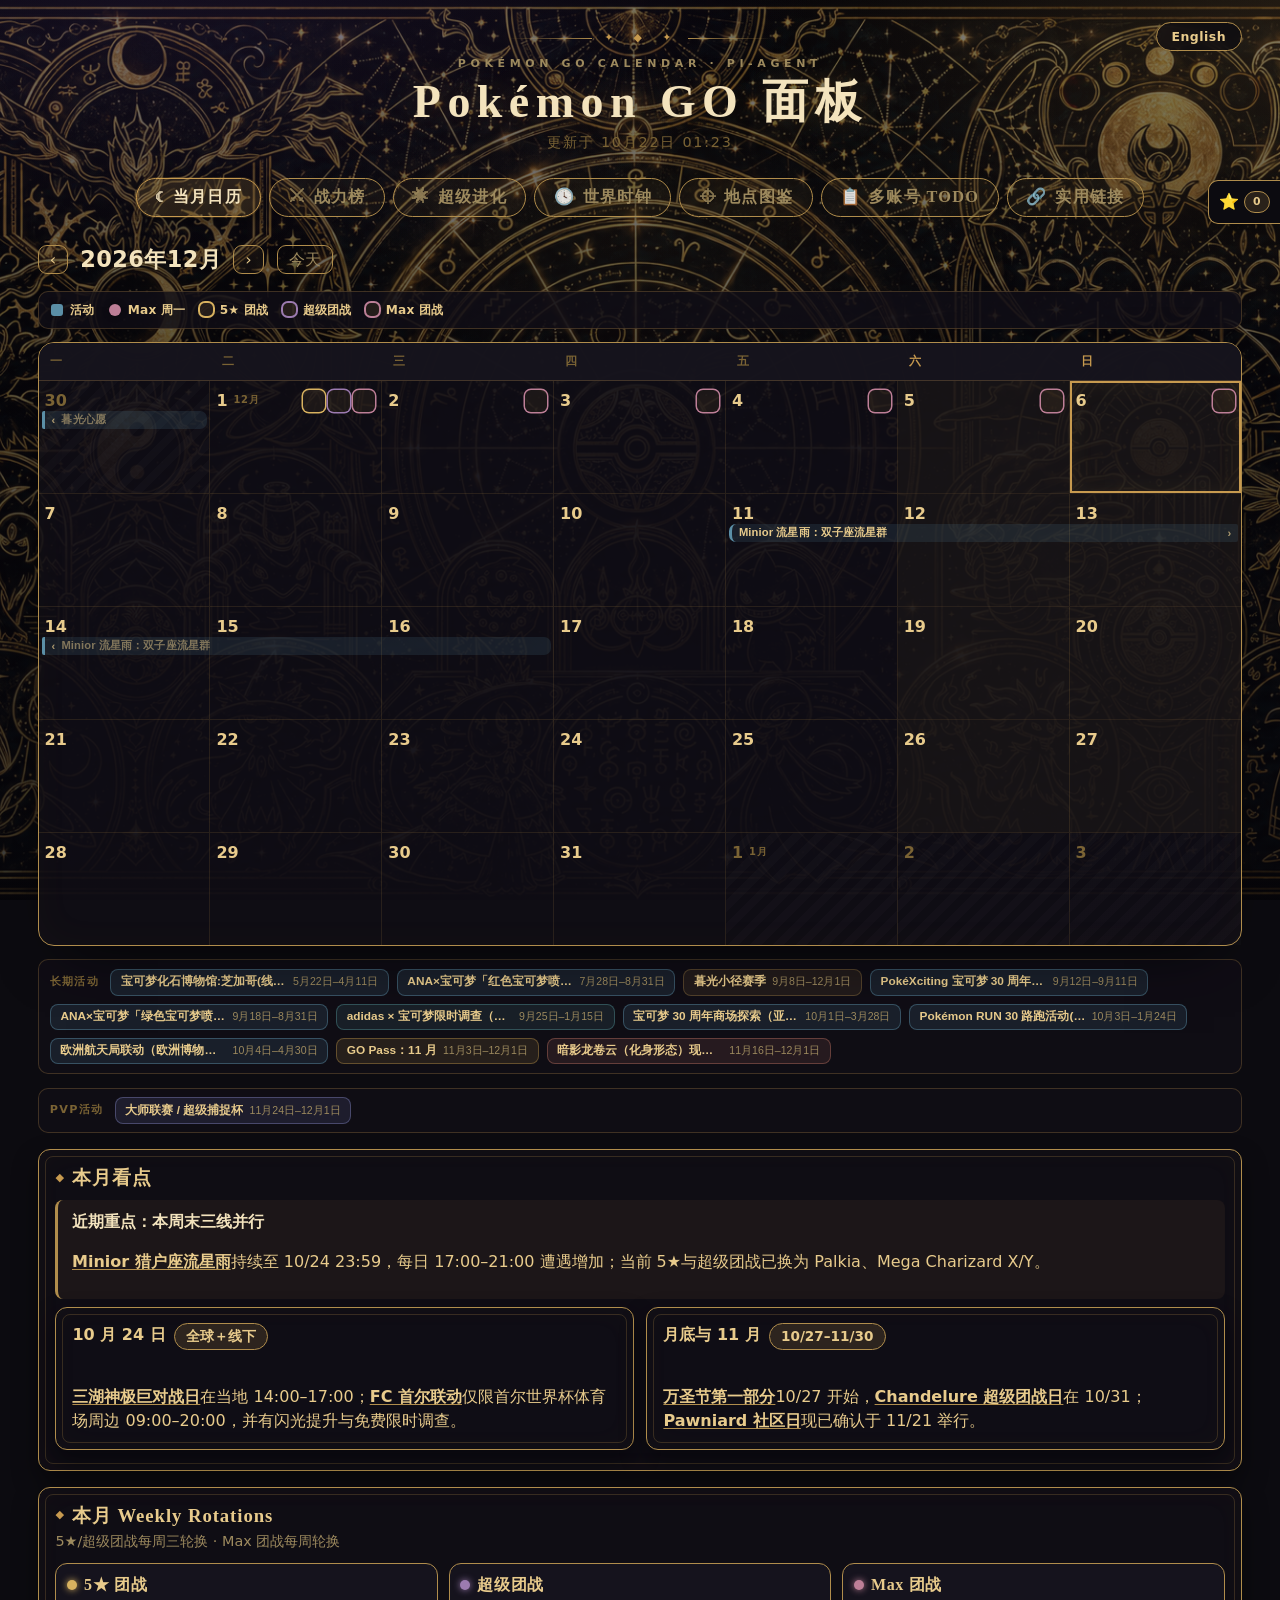
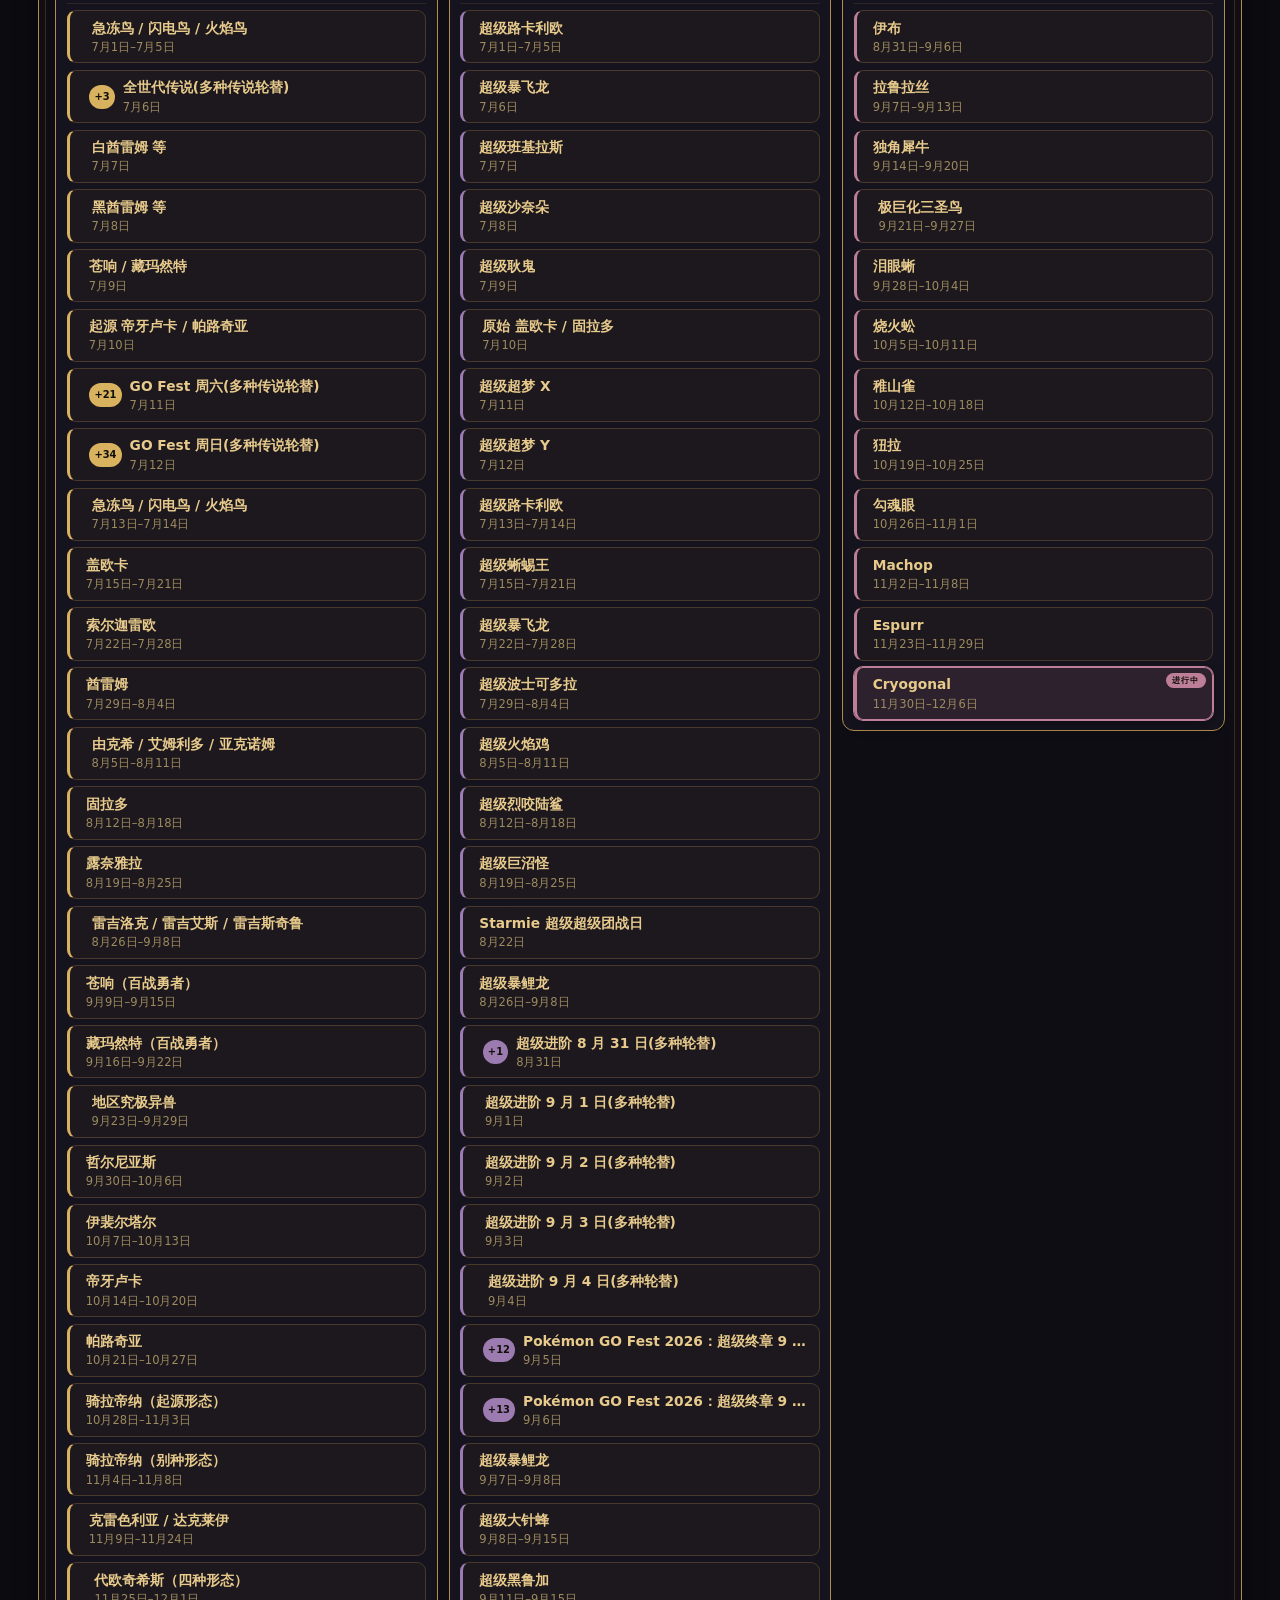
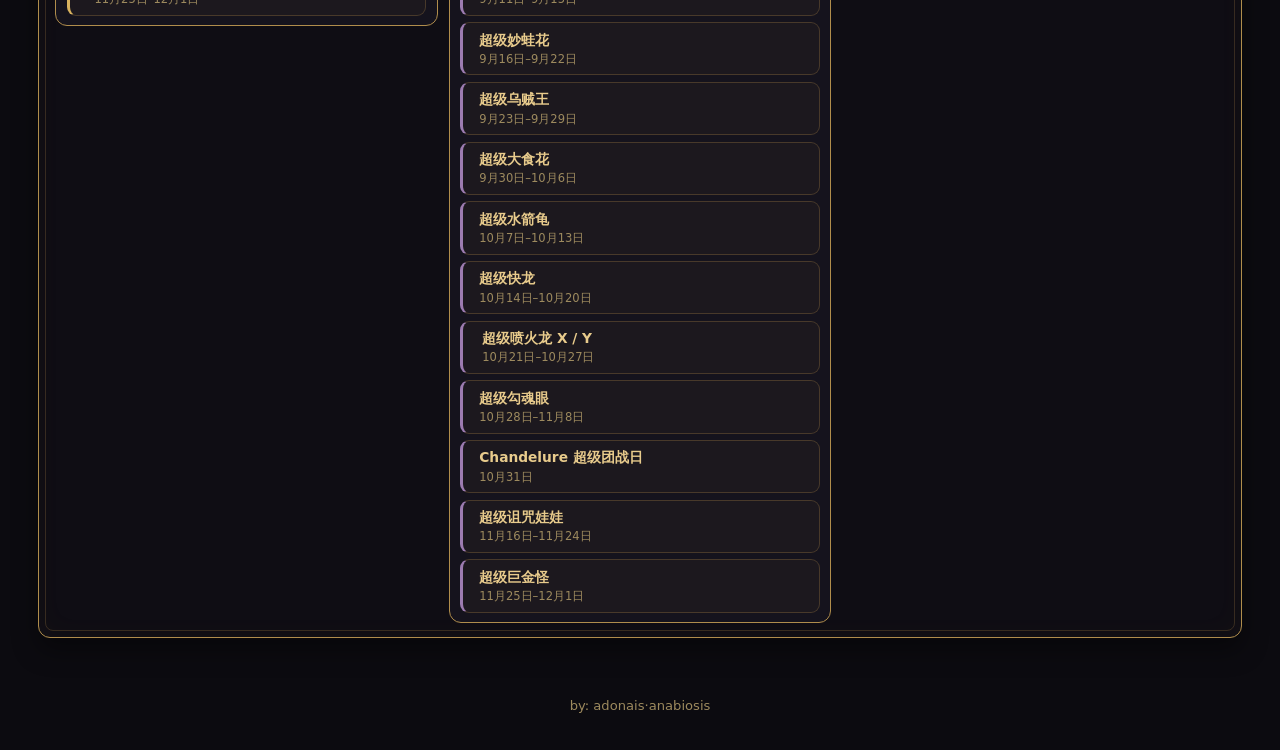
==== commit 1a61a777: "chore(daily): content update 2026-10-22" ====
--- a/public/index.html
+++ b/public/index.html
@@ -65,7 +65,7 @@
       <aside class="cal-notes panel">
         <div class="panel-head"><span class="dia">◆</span><h3 data-i18n="calendar.highlights">本月看点</h3></div>
         <!-- AI:START calendar-notes -->
-        <div data-ai-region="calendar-notes"><div class="callout"><strong>近期重点：换班、Minior 与波士顿</strong><p><span class="event-link" data-event-id="minior-showers-orionids-2026">Minior 猎户座流星雨</span>持续至 10/24 23:59，每日 17:00–21:00 遭遇增加；10/21 起 5★与超级团战换为帕路奇亚、超级喷火龙 X/Y。</p></div><div class="note-grid"><div class="panel"><div class="panel-head"><strong>本周末</strong><span class="badge">10/24–10/25</span></div><p><span class="event-link" data-event-id="pokemon-go-city-safari-boston-2026-rescheduled">波士顿延期持票活动</span>两日全球开放；10/24 还有三湖神极巨对战日。<span class="event-link" data-event-id="pokemon-night-out-los-angeles-2026">Pokémon Night Out：洛杉矶</span>是场馆限定活动，游戏时段尚未单独确认。</p></div><div class="panel"><div class="panel-head"><strong>月底与 11 月</strong><span class="badge">10/27–11/30</span></div><p><span class="event-link" data-event-id="halloween-2026-part-1">万圣节第一部分</span>10/27 开始，<span class="event-link" data-event-id="chandelure-super-mega-raid-day-2026">Chandelure 超级团战日</span>在 10/31。11 月已公布骑拉帝纳、克雷色利亚／达克莱伊、代欧奇希斯四形态及超级诅咒娃娃／超级巨金怪轮值；<span class="event-link" data-event-id="pokemon-night-out-london-2026">伦敦 Pokémon Night Out</span>也已登记。</p></div></div></div>
+        <div data-ai-region="calendar-notes"><div class="callout"><strong>近期重点：本周末三线并行</strong><p><span class="event-link" data-event-id="minior-showers-orionids-2026">Minior 猎户座流星雨</span>持续至 10/24 23:59，每日 17:00–21:00 遭遇增加；当前 5★与超级团战已换为 Palkia、Mega Charizard X/Y。</p></div><div class="note-grid"><div class="panel"><div class="panel-head"><strong>10 月 24 日</strong><span class="badge">全球＋线下</span></div><p><span class="event-link" data-event-id="dynamax-uxie-mesprit-azelf-max-battle-day-2026">三湖神极巨对战日</span>在当地 14:00–17:00；<span class="event-link" data-event-id="fc-seoul-2026">FC 首尔联动</span>仅限首尔世界杯体育场周边 09:00–20:00，并有闪光提升与免费限时调查。</p></div><div class="panel"><div class="panel-head"><strong>月底与 11 月</strong><span class="badge">10/27–11/30</span></div><p><span class="event-link" data-event-id="halloween-2026-part-1">万圣节第一部分</span>10/27 开始，<span class="event-link" data-event-id="chandelure-super-mega-raid-day-2026">Chandelure 超级团战日</span>在 10/31；<span class="event-link" data-event-id="november-communityday2026">Pawniard 社区日</span>现已确认于 11/21 举行。</p></div></div></div>
         <!-- AI:END calendar-notes -->
       </aside>
 
@@ -114,7 +114,7 @@
       <div class="rank-body">
         <div class="rank-panel active" data-rank-panel="current">
           <!-- AI:START rankings-current -->
-        <div data-ai-region="rankings-current"><div class="callout"><strong>本期优先：先收尾，再备战月底</strong><p>帝牙卢卡／超级快龙轮值正处当地换班边界；进入 10/21 后转为帕路奇亚与超级喷火龙 X/Y。Minior 猎户座流星雨每天 17:00–21:00 增加遭遇，活动至 10/24 23:59。</p></div><div class="note-grid"><div class="panel"><div class="panel-head"><strong>练队方向</strong><span class="badge">团战</span></div><p>超级快龙与周末暗影土地云都适合冰属性攻手；帕路奇亚到来后改用龙／妖精方向。详细队伍与招式看「当前团战 Counter」，避免重复投入普通低星 Boss。</p></div><div class="panel"><div class="panel-head"><strong>预留票券</strong><span class="badge">10/24–10/31</span></div><p>10/24 三湖神极巨对战日与波士顿持票活动重叠；10/26 Max 周一为勾魂眼。10/31 的 Chandelure 超级团战日有闪光提升与最多 6 张免费团战入场券，优先预留当地 14:00–17:00。</p></div></div></div>
+        <div data-ai-region="rankings-current"><div class="callout"><strong>本期优先：聚焦时刻后准备周末</strong><p>10/22 当地 18:00–19:00 的睡睡菇聚焦时刻提供捕捉星尘 ×2；Minior 猎户座流星雨则每天 17:00–21:00 增加遭遇，持续至 10/24 23:59。</p></div><div class="note-grid"><div class="panel"><div class="panel-head"><strong>练队方向</strong><span class="badge">团战</span></div><p>Palkia 使用龙／妖精攻手；Mega Charizard X 用龙、地面或岩石，Y 形态优先岩石。具体队伍与招式看「当前团战 Counter」，极巨化 Sneasel 则优先培养格斗 Max 攻手。</p></div><div class="panel"><div class="panel-head"><strong>预留资源</strong><span class="badge">10/24–10/31</span></div><p>10/24 三湖神极巨对战日为当地 14:00–17:00；10/26 Max 周一主角为勾魂眼。10/31 的 Chandelure 超级团战日有闪光提升与最多 6 张免费团战入场券，优先预留当地 14:00–17:00。</p></div></div></div>
         <!-- AI:END rankings-current -->
         </div>
         <div class="rank-panel" data-rank-panel="attackers">
@@ -177,7 +177,7 @@
         </div>
         <div class="rank-panel" data-rank-panel="raid">
           <!-- AI:START rankings-raid -->
-        <div data-ai-region="rankings-raid"><p class="muted">本期帝牙卢卡与超级快龙持续至 10/20；暗影 Landorus 仅周末登场。下列同时列出普通 3★、1★及每日暗影池。头右超级形态按攻击力排序，与遭遇共享属性以增加捕捉糖果；不等于对战 Counter。</p><div class="raid-wall"><div class="raid-block"><div class="raid-boss"><img class="boss-icon" src="https://raw.githubusercontent.com/PokeAPI/sprites/master/sprites/pokemon/483.png" alt="Dialga"><div class="binfo"><div class="btop"><span class="badge">5★</span><strong>Dialga</strong></div><div class="meta"><img class="ico" src="assets/icons/steel.webp" alt="钢"> <img class="ico" src="assets/icons/dragon.png" alt="龙"> · 弱 <img class="ico" src="assets/icons/fighting.png" alt="格斗"> <img class="ico" src="assets/icons/ground.webp" alt="地面"></div></div><div class="raid-mega"><img src="https://raw.githubusercontent.com/PokeAPI/sprites/master/sprites/pokemon/10079.png" data-hub="384-Mega" title="Mega Rayquaza · 共享龙" alt="Mega Rayquaza"><img src="https://raw.githubusercontent.com/PokeAPI/sprites/master/sprites/pokemon/10058.png" data-hub="445-Mega" title="Mega Garchomp · 共享龙" alt="Mega Garchomp"><img src="https://raw.githubusercontent.com/PokeAPI/sprites/master/sprites/pokemon/10063.png" data-hub="381-Mega" title="Mega Latios · 共享龙" alt="Mega Latios"><img src="https://raw.githubusercontent.com/PokeAPI/sprites/master/sprites/pokemon/10065.png" data-hub="254-Mega" title="Mega Sceptile · 共享龙" alt="Mega Sceptile"><img src="https://raw.githubusercontent.com/PokeAPI/sprites/master/sprites/pokemon/10059.png" data-hub="448-Mega" title="Mega Lucario · 共享钢" alt="Mega Lucario"><img src="https://raw.githubusercontent.com/PokeAPI/sprites/master/sprites/pokemon/10089.png" data-hub="373-Mega" title="Mega Salamence · 共享龙" alt="Mega Salamence"><img src="https://raw.githubusercontent.com/PokeAPI/sprites/master/sprites/pokemon/10076.png" data-hub="376-Mega" title="Mega Metagross · 共享钢" alt="Mega Metagross"><img src="https://db.pokemongohub.net/images/official/full/149_mega_with_bg.webp" data-hub="149-Mega" title="Mega Dragonite · 共享龙" alt="Mega Dragonite"></div></div><div class="rank-list mini"><div class="rank-item"><img class="mon-icon" src="https://raw.githubusercontent.com/PokeAPI/sprites/master/sprites/pokemon/10043.png" data-hub="150-Mega_X" alt="Mega Mewtwo X"><strong>Mega Mewtwo X</strong><div class="meta"><img class="ico" src="assets/icons/fighting.png" alt="格斗"> Counter / Dynamic Punch+</div></div><div class="rank-item"><img class="mon-icon" src="https://raw.githubusercontent.com/PokeAPI/sprites/master/sprites/pokemon/10059.png" data-hub="448-Mega" alt="Mega Lucario"><strong>Mega Lucario</strong><div class="meta"><img class="ico" src="assets/icons/fighting.png" alt="格斗"> Force Palm / Aura Sphere</div></div><div class="rank-item"><img class="mon-icon" src="https://raw.githubusercontent.com/PokeAPI/sprites/master/sprites/pokemon/10050.png" data-hub="257-Mega" alt="Mega Blaziken"><strong>Mega Blaziken</strong><div class="meta"><img class="ico" src="assets/icons/fighting.png" alt="格斗"> Counter / Aura Sphere</div></div><div class="rank-item"><img class="mon-icon" src="https://raw.githubusercontent.com/PokeAPI/sprites/master/sprites/pokemon/10078.png" data-hub="383-Primal" alt="Primal Groudon"><strong>Primal Groudon</strong><div class="meta"><img class="ico" src="assets/icons/ground.webp" alt="地面"> Mud Shot / Precipice Blades</div></div><div class="rank-item"><img class="mon-icon" src="https://raw.githubusercontent.com/PokeAPI/sprites/master/sprites/pokemon/10044.png" data-hub="150-Mega_Y" alt="Mega Mewtwo Y"><strong>Mega Mewtwo Y</strong><div class="meta"><img class="ico" src="assets/icons/fighting.png" alt="格斗"> Counter / Focus Blast</div></div><div class="rank-item"><img class="mon-icon" src="https://raw.githubusercontent.com/PokeAPI/sprites/master/sprites/pokemon/10024.png" data-hub="647-Resolute" alt="Resolute Keldeo"><strong>Resolute Keldeo</strong><div class="meta"><img class="ico" src="assets/icons/fighting.png" alt="格斗"> Low Kick / Secret Sword</div></div></div></div><div class="raid-block"><div class="raid-boss"><img class="boss-icon" src="https://db.pokemongohub.net/images/official/full/149_mega_with_bg.webp" data-hub="149-Mega" alt="Mega Dragonite"><div class="binfo"><div class="btop"><span class="badge">Mega</span><strong>Mega Dragonite</strong></div><div class="meta"><img class="ico" src="assets/icons/dragon.png" alt="龙"> <img class="ico" src="assets/icons/flying.png" alt="飞行"> · 弱 <img class="ico" src="assets/icons/ice.webp" alt="冰"> <img class="ico" src="assets/icons/rock.webp" alt="岩石"> <img class="ico" src="assets/icons/dragon.png" alt="龙"> <img class="ico" src="assets/icons/fairy.webp" alt="妖精"></div></div><div class="raid-mega"><img src="https://raw.githubusercontent.com/PokeAPI/sprites/master/sprites/pokemon/10079.png" data-hub="384-Mega" title="Mega Rayquaza · 共享飞行 / 龙" alt="Mega Rayquaza"><img src="https://raw.githubusercontent.com/PokeAPI/sprites/master/sprites/pokemon/10058.png" data-hub="445-Mega" title="Mega Garchomp · 共享龙" alt="Mega Garchomp"><img src="https://raw.githubusercontent.com/PokeAPI/sprites/master/sprites/pokemon/10063.png" data-hub="381-Mega" title="Mega Latios · 共享龙" alt="Mega Latios"><img src="https://raw.githubusercontent.com/PokeAPI/sprites/master/sprites/pokemon/10065.png" data-hub="254-Mega" title="Mega Sceptile · 共享龙" alt="Mega Sceptile"><img src="https://raw.githubusercontent.com/PokeAPI/sprites/master/sprites/pokemon/10035.png" data-hub="6-Mega_Y" title="Mega Charizard Y · 共享飞行" alt="Mega Charizard Y"><img src="https://raw.githubusercontent.com/PokeAPI/sprites/master/sprites/pokemon/10089.png" data-hub="373-Mega" title="Mega Salamence · 共享龙 / 飞行" alt="Mega Salamence"><img src="https://raw.githubusercontent.com/PokeAPI/sprites/master/sprites/pokemon/10040.png" data-hub="127-Mega" title="Mega Pinsir · 共享飞行" alt="Mega Pinsir"><img src="https://db.pokemongohub.net/images/official/full/149_mega_with_bg.webp" data-hub="149-Mega" title="Mega Dragonite · 共享龙 / 飞行" alt="Mega Dragonite"></div></div><div class="rank-list mini"><div class="rank-item"><img class="mon-icon" src="https://raw.githubusercontent.com/PokeAPI/sprites/master/sprites/pokemon/10023.png" data-hub="646-White" alt="White Kyurem"><strong>White Kyurem</strong><div class="meta"><img class="ico" src="assets/icons/ice.webp" alt="冰"> Ice Fang / Ice Burn</div></div><div class="rank-item"><img class="mon-icon" src="https://raw.githubusercontent.com/PokeAPI/sprites/master/sprites/pokemon/10022.png" data-hub="646-Black" alt="Black Kyurem"><strong>Black Kyurem</strong><div class="meta"><img class="ico" src="assets/icons/dragon.png" alt="龙"> <img class="ico" src="assets/icons/ice.webp" alt="冰"> Dragon Tail / Freeze Shock</div></div><div class="rank-item"><img class="mon-icon" src="https://raw.githubusercontent.com/PokeAPI/sprites/master/sprites/pokemon/473.png" data-hub="473-Shadow" alt="Shadow Mamoswine"><strong>Shadow Mamoswine</strong><div class="meta"><img class="ico" src="assets/icons/ice.webp" alt="冰"> Powder Snow / Avalanche</div></div><div class="rank-item"><img class="mon-icon" src="https://raw.githubusercontent.com/PokeAPI/sprites/master/sprites/pokemon/890.png" alt="Eternatus"><strong>Eternatus</strong><div class="meta"><img class="ico" src="assets/icons/dragon.png" alt="龙"> Dragon Tail / Dynamax Cannon</div></div><div class="rank-item"><img class="mon-icon" src="https://raw.githubusercontent.com/PokeAPI/sprites/master/sprites/pokemon/150.png" data-hub="150-Shadow" alt="Shadow Mewtwo"><strong>Shadow Mewtwo</strong><div class="meta"><img class="ico" src="assets/icons/psychic.webp" alt="超能力"> <img class="ico" src="assets/icons/ice.webp" alt="冰"> Psycho Cut / Ice Beam</div></div><div class="rank-item"><img class="mon-icon" src="https://raw.githubusercontent.com/PokeAPI/sprites/master/sprites/pokemon/473.png" alt="Mamoswine"><strong>Mamoswine</strong><div class="meta"><img class="ico" src="assets/icons/ice.webp" alt="冰"> Powder Snow / Avalanche</div></div></div></div><div class="raid-block"><div class="raid-boss"><img class="boss-icon" src="https://cdn.leekduck.com/assets/img/pokemon_icons/pm59.fHISUIAN.icon.png" data-hub="59-Hisuian" alt="Hisuian Arcanine"><div class="binfo"><div class="btop"><span class="badge">3★</span><strong>Hisuian Arcanine</strong></div><div class="meta"><img class="ico" src="assets/icons/fire.png" alt="火"> <img class="ico" src="assets/icons/rock.webp" alt="岩石"> · 弱 <img class="ico" src="assets/icons/water.webp" alt="水"> <img class="ico" src="assets/icons/ground.webp" alt="地面"> <img class="ico" src="assets/icons/fighting.png" alt="格斗"> <img class="ico" src="assets/icons/rock.webp" alt="岩石"></div></div><div class="raid-mega"><img src="https://raw.githubusercontent.com/PokeAPI/sprites/master/sprites/pokemon/10078.png" data-hub="383-Primal" title="Primal Groudon · 共享火" alt="Primal Groudon"><img src="https://raw.githubusercontent.com/PokeAPI/sprites/master/sprites/pokemon/10075.png" data-hub="719-Mega" title="Mega Diancie · 共享岩石" alt="Mega Diancie"><img src="https://cdn.leekduck.com/assets/img/pokemon_icons/pm655.fMEGA.icon.png" data-hub="655-Mega" title="Mega Delphox · 共享火" alt="Mega Delphox"><img src="https://raw.githubusercontent.com/PokeAPI/sprites/master/sprites/pokemon/10050.png" data-hub="257-Mega" title="Mega Blaziken · 共享火" alt="Mega Blaziken"><img src="https://raw.githubusercontent.com/PokeAPI/sprites/master/sprites/pokemon/10035.png" data-hub="6-Mega_Y" title="Mega Charizard Y · 共享火" alt="Mega Charizard Y"><img src="https://raw.githubusercontent.com/PokeAPI/sprites/master/sprites/pokemon/10049.png" data-hub="248-Mega" title="Mega Tyranitar · 共享岩石" alt="Mega Tyranitar"><img src="https://raw.githubusercontent.com/PokeAPI/sprites/master/sprites/pokemon/10042.png" data-hub="142-Mega" title="Mega Aerodactyl · 共享岩石" alt="Mega Aerodactyl"><img src="https://raw.githubusercontent.com/PokeAPI/sprites/master/sprites/pokemon/10048.png" data-hub="229-Mega" title="Mega Houndoom · 共享火" alt="Mega Houndoom"></div></div><div class="rank-list mini"><div class="rank-item"><img class="mon-icon" src="https://cdn.leekduck.com/assets/img/pokemon_icons/pm658.fMEGA.icon.png" data-hub="658-Mega" alt="Mega Greninja"><strong>Mega Greninja</strong><div class="meta"><img class="ico" src="assets/icons/water.webp" alt="水"> Water Shuriken / Surf+</div></div><div class="rank-item"><img class="mon-icon" src="https://raw.githubusercontent.com/PokeAPI/sprites/master/sprites/pokemon/10077.png" data-hub="382-Primal" alt="Primal Kyogre"><strong>Primal Kyogre</strong><div class="meta"><img class="ico" src="assets/icons/water.webp" alt="水"> Waterfall / Origin Pulse</div></div><div class="rank-item"><img class="mon-icon" src="https://db.pokemongohub.net/images/official/full/121_mega_with_bg.webp" data-hub="121-Mega" alt="Mega Starmie"><strong>Mega Starmie</strong><div class="meta"><img class="ico" src="assets/icons/water.webp" alt="水"> Water Gun / Liquidation+</div></div><div class="rank-item"><img class="mon-icon" src="https://raw.githubusercontent.com/PokeAPI/sprites/master/sprites/pokemon/10078.png" data-hub="383-Primal" alt="Primal Groudon"><strong>Primal Groudon</strong><div class="meta"><img class="ico" src="assets/icons/ground.webp" alt="地面"> Mud Shot / Precipice Blades</div></div><div class="rank-item"><img class="mon-icon" src="https://raw.githubusercontent.com/PokeAPI/sprites/master/sprites/pokemon/10058.png" data-hub="445-Mega" alt="Mega Garchomp"><strong>Mega Garchomp</strong><div class="meta"><img class="ico" src="assets/icons/ground.webp" alt="地面"> Mud Shot / Earth Power</div></div><div class="rank-item"><img class="mon-icon" src="https://raw.githubusercontent.com/PokeAPI/sprites/master/sprites/pokemon/382.png" data-hub="382-Shadow" alt="Shadow Kyogre"><strong>Shadow Kyogre</strong><div class="meta"><img class="ico" src="assets/icons/water.webp" alt="水"> Waterfall / Origin Pulse</div></div></div></div><div class="raid-block"><div class="raid-boss"><img class="boss-icon" src="https://raw.githubusercontent.com/PokeAPI/sprites/master/sprites/pokemon/143.png" alt="Snorlax"><div class="binfo"><div class="btop"><span class="badge">3★</span><strong>Snorlax</strong></div><div class="meta"><img class="ico" src="assets/icons/normal.webp" alt="一般"> · 弱 <img class="ico" src="assets/icons/fighting.png" alt="格斗"></div></div><div class="raid-mega"><img src="https://raw.githubusercontent.com/PokeAPI/sprites/master/sprites/pokemon/10088.png" data-hub="428-Mega" title="Mega Lopunny · 共享一般" alt="Mega Lopunny"><img src="https://raw.githubusercontent.com/PokeAPI/sprites/master/sprites/pokemon/10073.png" data-hub="18-Mega" title="Mega Pidgeot · 共享一般" alt="Mega Pidgeot"><img src="https://raw.githubusercontent.com/PokeAPI/sprites/master/sprites/pokemon/10039.png" data-hub="115-Mega" title="Mega Kangaskhan · 共享一般" alt="Mega Kangaskhan"><img src="https://raw.githubusercontent.com/PokeAPI/sprites/master/sprites/pokemon/10069.png" data-hub="531-Mega" title="Mega Audino · 共享一般" alt="Mega Audino"></div></div><div class="rank-list mini"><div class="rank-item"><img class="mon-icon" src="https://raw.githubusercontent.com/PokeAPI/sprites/master/sprites/pokemon/10043.png" data-hub="150-Mega_X" alt="Mega Mewtwo X"><strong>Mega Mewtwo X</strong><div class="meta"><img class="ico" src="assets/icons/fighting.png" alt="格斗"> Counter / Dynamic Punch+</div></div><div class="rank-item"><img class="mon-icon" src="https://raw.githubusercontent.com/PokeAPI/sprites/master/sprites/pokemon/10059.png" data-hub="448-Mega" alt="Mega Lucario"><strong>Mega Lucario</strong><div class="meta"><img class="ico" src="assets/icons/fighting.png" alt="格斗"> Force Palm / Aura Sphere</div></div><div class="rank-item"><img class="mon-icon" src="https://raw.githubusercontent.com/PokeAPI/sprites/master/sprites/pokemon/10050.png" data-hub="257-Mega" alt="Mega Blaziken"><strong>Mega Blaziken</strong><div class="meta"><img class="ico" src="assets/icons/fighting.png" alt="格斗"> Counter / Aura Sphere</div></div><div class="rank-item"><img class="mon-icon" src="https://raw.githubusercontent.com/PokeAPI/sprites/master/sprites/pokemon/10044.png" data-hub="150-Mega_Y" alt="Mega Mewtwo Y"><strong>Mega Mewtwo Y</strong><div class="meta"><img class="ico" src="assets/icons/fighting.png" alt="格斗"> <img class="ico" src="assets/icons/psychic.webp" alt="超能力"> Counter / Future Sight+</div></div><div class="rank-item"><img class="mon-icon" src="https://db.pokemongohub.net/images/official/full/870_mega_with_bg.webp" data-hub="870-Mega" alt="Mega Falinks"><strong>Mega Falinks</strong><div class="meta"><img class="ico" src="assets/icons/fighting.png" alt="格斗"> Counter / Brick Break+</div></div><div class="rank-item"><img class="mon-icon" src="https://raw.githubusercontent.com/PokeAPI/sprites/master/sprites/pokemon/10024.png" data-hub="647-Resolute" alt="Resolute Keldeo"><strong>Resolute Keldeo</strong><div class="meta"><img class="ico" src="assets/icons/fighting.png" alt="格斗"> Low Kick / Secret Sword</div></div></div></div><div class="raid-block"><div class="raid-boss"><img class="boss-icon" src="https://raw.githubusercontent.com/PokeAPI/sprites/master/sprites/pokemon/900.png" alt="Kleavor"><div class="binfo"><div class="btop"><span class="badge">3★</span><strong>Kleavor</strong></div><div class="meta"><img class="ico" src="assets/icons/bug.png" alt="虫"> <img class="ico" src="assets/icons/rock.webp" alt="岩石"> · 弱 <img class="ico" src="assets/icons/water.webp" alt="水"> <img class="ico" src="assets/icons/rock.webp" alt="岩石"> <img class="ico" src="assets/icons/steel.webp" alt="钢"></div></div><div class="raid-mega"><img src="https://raw.githubusercontent.com/PokeAPI/sprites/master/sprites/pokemon/10077.png" data-hub="382-Primal" title="Primal Kyogre · 共享虫" alt="Primal Kyogre"><img src="https://raw.githubusercontent.com/PokeAPI/sprites/master/sprites/pokemon/10075.png" data-hub="719-Mega" title="Mega Diancie · 共享岩石" alt="Mega Diancie"><img src="https://raw.githubusercontent.com/PokeAPI/sprites/master/sprites/pokemon/10047.png" data-hub="214-Mega" title="Mega Heracross · 共享虫" alt="Mega Heracross"><img src="https://raw.githubusercontent.com/PokeAPI/sprites/master/sprites/pokemon/10049.png" data-hub="248-Mega" title="Mega Tyranitar · 共享岩石" alt="Mega Tyranitar"><img src="https://raw.githubusercontent.com/PokeAPI/sprites/master/sprites/pokemon/10040.png" data-hub="127-Mega" title="Mega Pinsir · 共享虫" alt="Mega Pinsir"><img src="https://raw.githubusercontent.com/PokeAPI/sprites/master/sprites/pokemon/10090.png" data-hub="15-Mega" title="Mega Beedrill · 共享虫" alt="Mega Beedrill"><img src="https://raw.githubusercontent.com/PokeAPI/sprites/master/sprites/pokemon/10042.png" data-hub="142-Mega" title="Mega Aerodactyl · 共享岩石" alt="Mega Aerodactyl"><img src="https://raw.githubusercontent.com/PokeAPI/sprites/master/sprites/pokemon/10046.png" data-hub="212-Mega" title="Mega Scizor · 共享虫" alt="Mega Scizor"></div></div><div class="rank-list mini"><div class="rank-item"><img class="mon-icon" src="https://raw.githubusercontent.com/PokeAPI/sprites/master/sprites/pokemon/10188.png" data-hub="888-Crowned_Sword" alt="Crowned Sword Zacian"><strong>Crowned Sword Zacian</strong><div class="meta"><img class="ico" src="assets/icons/steel.webp" alt="钢"> Metal Claw / Behemoth Blade</div></div><div class="rank-item"><img class="mon-icon" src="https://raw.githubusercontent.com/PokeAPI/sprites/master/sprites/pokemon/10155.png" data-hub="800-Dusk_Mane" alt="Dusk Mane Necrozma"><strong>Dusk Mane Necrozma</strong><div class="meta"><img class="ico" src="assets/icons/steel.webp" alt="钢"> Metal Claw / Sunsteel Strike</div></div><div class="rank-item"><img class="mon-icon" src="https://raw.githubusercontent.com/PokeAPI/sprites/master/sprites/pokemon/10189.png" data-hub="889-Crowned_Shield" alt="Crowned Shield Zamazenta"><strong>Crowned Shield Zamazenta</strong><div class="meta"><img class="ico" src="assets/icons/steel.webp" alt="钢"> Metal Claw / Behemoth Bash</div></div><div class="rank-item"><img class="mon-icon" src="https://cdn.leekduck.com/assets/img/pokemon_icons/pm658.fMEGA.icon.png" data-hub="658-Mega" alt="Mega Greninja"><strong>Mega Greninja</strong><div class="meta"><img class="ico" src="assets/icons/water.webp" alt="水"> Water Shuriken / Surf+</div></div><div class="rank-item"><img class="mon-icon" src="https://db.pokemongohub.net/images/official/full/121_mega_with_bg.webp" data-hub="121-Mega" alt="Mega Starmie"><strong>Mega Starmie</strong><div class="meta"><img class="ico" src="assets/icons/psychic.webp" alt="超能力"> <img class="ico" src="assets/icons/water.webp" alt="水"> Psywave / Liquidation+</div></div><div class="rank-item"><img class="mon-icon" src="https://raw.githubusercontent.com/PokeAPI/sprites/master/sprites/pokemon/10077.png" data-hub="382-Primal" alt="Primal Kyogre"><strong>Primal Kyogre</strong><div class="meta"><img class="ico" src="assets/icons/water.webp" alt="水"> Waterfall / Origin Pulse</div></div></div></div><div class="raid-block"><div class="raid-boss"><img class="boss-icon" src="https://cdn.leekduck.com/assets/img/pokemon_icons/pm79.fGALARIAN.icon.png" data-hub="79-Galarian" alt="Galarian Slowpoke"><div class="binfo"><div class="btop"><span class="badge">1★</span><strong>Galarian Slowpoke</strong></div><div class="meta"><img class="ico" src="assets/icons/psychic.webp" alt="超能力"> · 弱 <img class="ico" src="assets/icons/bug.png" alt="虫"> <img class="ico" src="assets/icons/ghost.webp" alt="幽灵"> <img class="ico" src="assets/icons/dark.webp" alt="恶"></div></div><div class="raid-mega"><img src="https://raw.githubusercontent.com/PokeAPI/sprites/master/sprites/pokemon/10044.png" data-hub="150-Mega_Y" title="Mega Mewtwo Y · 共享超能力" alt="Mega Mewtwo Y"><img src="https://raw.githubusercontent.com/PokeAPI/sprites/master/sprites/pokemon/10043.png" data-hub="150-Mega_X" title="Mega Mewtwo X · 共享超能力" alt="Mega Mewtwo X"><img src="https://raw.githubusercontent.com/PokeAPI/sprites/master/sprites/pokemon/10079.png" data-hub="384-Mega" title="Mega Rayquaza · 共享超能力" alt="Mega Rayquaza"><img src="https://raw.githubusercontent.com/PokeAPI/sprites/master/sprites/pokemon/10037.png" data-hub="65-Mega" title="Mega Alakazam · 共享超能力" alt="Mega Alakazam"><img src="https://raw.githubusercontent.com/PokeAPI/sprites/master/sprites/pokemon/10063.png" data-hub="381-Mega" title="Mega Latios · 共享超能力" alt="Mega Latios"><img src="https://cdn.leekduck.com/assets/img/pokemon_icons/pm655.fMEGA.icon.png" data-hub="655-Mega" title="Mega Delphox · 共享超能力" alt="Mega Delphox"><img src="https://raw.githubusercontent.com/PokeAPI/sprites/master/sprites/pokemon/10068.png" data-hub="475-Mega" title="Mega Gallade · 共享超能力" alt="Mega Gallade"><img src="https://raw.githubusercontent.com/PokeAPI/sprites/master/sprites/pokemon/10051.png" data-hub="282-Mega" title="Mega Gardevoir · 共享超能力" alt="Mega Gardevoir"></div></div><div class="rank-list mini"><div class="rank-item"><img class="mon-icon" src="https://raw.githubusercontent.com/PokeAPI/sprites/master/sprites/pokemon/10038.png" data-hub="94-Mega" alt="Mega Gengar"><strong>Mega Gengar</strong><div class="meta"><img class="ico" src="assets/icons/ghost.webp" alt="幽灵"> Shadow Claw / Shadow Ball</div></div><div class="rank-item"><img class="mon-icon" src="https://raw.githubusercontent.com/PokeAPI/sprites/master/sprites/pokemon/10056.png" data-hub="354-Mega" alt="Mega Banette"><strong>Mega Banette</strong><div class="meta"><img class="ico" src="assets/icons/ghost.webp" alt="幽灵"> Shadow Claw / Shadow Ball</div></div><div class="rank-item"><img class="mon-icon" src="https://raw.githubusercontent.com/PokeAPI/sprites/master/sprites/pokemon/10048.png" data-hub="229-Mega" alt="Mega Houndoom"><strong>Mega Houndoom</strong><div class="meta"><img class="ico" src="assets/icons/dark.webp" alt="恶"> Snarl / Foul Play</div></div><div class="rank-item"><img class="mon-icon" src="https://raw.githubusercontent.com/PokeAPI/sprites/master/sprites/pokemon/10057.png" data-hub="359-Mega" alt="Mega Absol"><strong>Mega Absol</strong><div class="meta"><img class="ico" src="assets/icons/dark.webp" alt="恶"> Snarl / Dark Pulse</div></div></div></div><div class="raid-block"><div class="raid-boss"><img class="boss-icon" src="https://cdn.leekduck.com/assets/img/pokemon_icons/pm100.fHISUIAN.icon.png" data-hub="100-Hisuian" alt="Hisuian Voltorb"><div class="binfo"><div class="btop"><span class="badge">1★</span><strong>Hisuian Voltorb</strong></div><div class="meta"><img class="ico" src="assets/icons/electric.webp" alt="电"> <img class="ico" src="assets/icons/grass.webp" alt="草"> · 弱 <img class="ico" src="assets/icons/fire.png" alt="火"> <img class="ico" src="assets/icons/ice.webp" alt="冰"> <img class="ico" src="assets/icons/poison.webp" alt="毒"> <img class="ico" src="assets/icons/bug.png" alt="虫"></div></div><div class="raid-mega"><img src="https://raw.githubusercontent.com/PokeAPI/sprites/master/sprites/pokemon/10078.png" data-hub="383-Primal" title="Primal Groudon · 共享草" alt="Primal Groudon"><img src="https://raw.githubusercontent.com/PokeAPI/sprites/master/sprites/pokemon/10077.png" data-hub="382-Primal" title="Primal Kyogre · 共享电" alt="Primal Kyogre"><img src="https://db.pokemongohub.net/images/official/full/026_mega_y_with_bg.webp" data-hub="26-Mega_Y" title="Mega Raichu Y · 共享电" alt="Mega Raichu Y"><img src="https://raw.githubusercontent.com/PokeAPI/sprites/master/sprites/pokemon/10065.png" data-hub="254-Mega" title="Mega Sceptile · 共享草" alt="Mega Sceptile"><img src="https://raw.githubusercontent.com/PokeAPI/sprites/master/sprites/pokemon/10045.png" data-hub="181-Mega" title="Mega Ampharos · 共享电" alt="Mega Ampharos"><img src="https://raw.githubusercontent.com/PokeAPI/sprites/master/sprites/pokemon/10055.png" data-hub="310-Mega" title="Mega Manectric · 共享电" alt="Mega Manectric"><img src="https://db.pokemongohub.net/images/official/full/026_mega_x_with_bg.webp" data-hub="26-Mega_X" title="Mega Raichu X · 共享电" alt="Mega Raichu X"><img src="https://db.pokemongohub.net/images/official/full/071_mega_with_bg.webp" data-hub="71-Mega" title="Mega Victreebel · 共享草" alt="Mega Victreebel"></div></div><div class="rank-list mini"><div class="rank-item"><img class="mon-icon" src="https://raw.githubusercontent.com/PokeAPI/sprites/master/sprites/pokemon/10090.png" data-hub="15-Mega" alt="Mega Beedrill"><strong>Mega Beedrill</strong><div class="meta"><img class="ico" src="assets/icons/poison.webp" alt="毒"> Poison Jab / Sludge Bomb</div></div><div class="rank-item"><img class="mon-icon" src="https://raw.githubusercontent.com/PokeAPI/sprites/master/sprites/pokemon/10035.png" data-hub="6-Mega_Y" alt="Mega Charizard Y"><strong>Mega Charizard Y</strong><div class="meta"><img class="ico" src="assets/icons/fire.png" alt="火"> Fire Spin / Blast Burn</div></div><div class="rank-item"><img class="mon-icon" src="https://raw.githubusercontent.com/PokeAPI/sprites/master/sprites/pokemon/10034.png" data-hub="6-Mega_X" alt="Mega Charizard X"><strong>Mega Charizard X</strong><div class="meta"><img class="ico" src="assets/icons/fire.png" alt="火"> Fire Spin / Blast Burn</div></div><div class="rank-item"><img class="mon-icon" src="https://raw.githubusercontent.com/PokeAPI/sprites/master/sprites/pokemon/10050.png" data-hub="257-Mega" alt="Mega Blaziken"><strong>Mega Blaziken</strong><div class="meta"><img class="ico" src="assets/icons/fire.png" alt="火"> Fire Spin / Blast Burn</div></div></div></div><div class="raid-block"><div class="raid-boss"><img class="boss-icon" src="https://raw.githubusercontent.com/PokeAPI/sprites/master/sprites/pokemon/290.png" alt="Nincada"><div class="binfo"><div class="btop"><span class="badge">1★</span><strong>Nincada</strong></div><div class="meta"><img class="ico" src="assets/icons/bug.png" alt="虫"> <img class="ico" src="assets/icons/ground.webp" alt="地面"> · 弱 <img class="ico" src="assets/icons/fire.png" alt="火"> <img class="ico" src="assets/icons/water.webp" alt="水"> <img class="ico" src="assets/icons/ice.webp" alt="冰"> <img class="ico" src="assets/icons/flying.png" alt="飞行"></div></div><div class="raid-mega"><img src="https://raw.githubusercontent.com/PokeAPI/sprites/master/sprites/pokemon/10078.png" data-hub="383-Primal" title="Primal Groudon · 共享地面" alt="Primal Groudon"><img src="https://raw.githubusercontent.com/PokeAPI/sprites/master/sprites/pokemon/10077.png" data-hub="382-Primal" title="Primal Kyogre · 共享虫" alt="Primal Kyogre"><img src="https://raw.githubusercontent.com/PokeAPI/sprites/master/sprites/pokemon/10058.png" data-hub="445-Mega" title="Mega Garchomp · 共享地面" alt="Mega Garchomp"><img src="https://raw.githubusercontent.com/PokeAPI/sprites/master/sprites/pokemon/10047.png" data-hub="214-Mega" title="Mega Heracross · 共享虫" alt="Mega Heracross"><img src="https://raw.githubusercontent.com/PokeAPI/sprites/master/sprites/pokemon/10040.png" data-hub="127-Mega" title="Mega Pinsir · 共享虫" alt="Mega Pinsir"><img src="https://raw.githubusercontent.com/PokeAPI/sprites/master/sprites/pokemon/10090.png" data-hub="15-Mega" title="Mega Beedrill · 共享虫" alt="Mega Beedrill"><img src="https://raw.githubusercontent.com/PokeAPI/sprites/master/sprites/pokemon/10064.png" data-hub="260-Mega" title="Mega Swampert · 共享地面" alt="Mega Swampert"><img src="https://raw.githubusercontent.com/PokeAPI/sprites/master/sprites/pokemon/10046.png" data-hub="212-Mega" title="Mega Scizor · 共享虫" alt="Mega Scizor"></div></div><div class="rank-list mini"></div><p class="muted">使用火／水／冰／飞行攻手即可；无需为 1★额外投资。</p></div><div class="raid-block"><div class="raid-boss"><img class="boss-icon" src="https://raw.githubusercontent.com/PokeAPI/sprites/master/sprites/pokemon/374.png" alt="Beldum"><div class="binfo"><div class="btop"><span class="badge">1★</span><strong>Beldum</strong></div><div class="meta"><img class="ico" src="assets/icons/steel.webp" alt="钢"> <img class="ico" src="assets/icons/psychic.webp" alt="超能力"> · 弱 <img class="ico" src="assets/icons/fire.png" alt="火"> <img class="ico" src="assets/icons/ground.webp" alt="地面"> <img class="ico" src="assets/icons/ghost.webp" alt="幽灵"> <img class="ico" src="assets/icons/dark.webp" alt="恶"></div></div><div class="raid-mega"><img src="https://raw.githubusercontent.com/PokeAPI/sprites/master/sprites/pokemon/10044.png" data-hub="150-Mega_Y" title="Mega Mewtwo Y · 共享超能力" alt="Mega Mewtwo Y"><img src="https://raw.githubusercontent.com/PokeAPI/sprites/master/sprites/pokemon/10043.png" data-hub="150-Mega_X" title="Mega Mewtwo X · 共享超能力" alt="Mega Mewtwo X"><img src="https://raw.githubusercontent.com/PokeAPI/sprites/master/sprites/pokemon/10079.png" data-hub="384-Mega" title="Mega Rayquaza · 共享超能力" alt="Mega Rayquaza"><img src="https://raw.githubusercontent.com/PokeAPI/sprites/master/sprites/pokemon/10037.png" data-hub="65-Mega" title="Mega Alakazam · 共享超能力" alt="Mega Alakazam"><img src="https://raw.githubusercontent.com/PokeAPI/sprites/master/sprites/pokemon/10063.png" data-hub="381-Mega" title="Mega Latios · 共享超能力" alt="Mega Latios"><img src="https://cdn.leekduck.com/assets/img/pokemon_icons/pm655.fMEGA.icon.png" data-hub="655-Mega" title="Mega Delphox · 共享超能力" alt="Mega Delphox"><img src="https://raw.githubusercontent.com/PokeAPI/sprites/master/sprites/pokemon/10068.png" data-hub="475-Mega" title="Mega Gallade · 共享超能力" alt="Mega Gallade"><img src="https://raw.githubusercontent.com/PokeAPI/sprites/master/sprites/pokemon/10051.png" data-hub="282-Mega" title="Mega Gardevoir · 共享超能力" alt="Mega Gardevoir"></div></div><div class="rank-list mini"><div class="rank-item"><img class="mon-icon" src="https://raw.githubusercontent.com/PokeAPI/sprites/master/sprites/pokemon/10035.png" data-hub="6-Mega_Y" alt="Mega Charizard Y"><strong>Mega Charizard Y</strong><div class="meta"><img class="ico" src="assets/icons/fire.png" alt="火"> Ember / Blast Burn</div></div><div class="rank-item"><img class="mon-icon" src="https://raw.githubusercontent.com/PokeAPI/sprites/master/sprites/pokemon/10038.png" data-hub="94-Mega" alt="Mega Gengar"><strong>Mega Gengar</strong><div class="meta"><img class="ico" src="assets/icons/ghost.webp" alt="幽灵"> Lick / Shadow Ball</div></div><div class="rank-item"><img class="mon-icon" src="https://raw.githubusercontent.com/PokeAPI/sprites/master/sprites/pokemon/10056.png" data-hub="354-Mega" alt="Mega Banette"><strong>Mega Banette</strong><div class="meta"><img class="ico" src="assets/icons/ghost.webp" alt="幽灵"> Shadow Claw / Shadow Ball</div></div><div class="rank-item"><img class="mon-icon" src="https://raw.githubusercontent.com/PokeAPI/sprites/master/sprites/pokemon/10050.png" data-hub="257-Mega" alt="Mega Blaziken"><strong>Mega Blaziken</strong><div class="meta"><img class="ico" src="assets/icons/fire.png" alt="火"> Fire Spin / Blast Burn</div></div></div></div><div class="raid-block"><div class="raid-boss"><img class="boss-icon" src="https://raw.githubusercontent.com/PokeAPI/sprites/master/sprites/pokemon/645.png" data-hub="645-Incarnate_Shadow" alt="Shadow Landorus (Incarnate)"><div class="binfo"><div class="btop"><span class="badge">暗影5★</span><strong>Shadow Landorus (Incarnate)</strong></div><div class="meta"><img class="ico" src="assets/icons/ground.webp" alt="地面"> <img class="ico" src="assets/icons/flying.png" alt="飞行"> · 弱 <img class="ico" src="assets/icons/ice.webp" alt="冰"> <img class="ico" src="assets/icons/water.webp" alt="水"></div></div><div class="raid-mega"><img src="https://raw.githubusercontent.com/PokeAPI/sprites/master/sprites/pokemon/10079.png" data-hub="384-Mega" title="Mega Rayquaza · 共享飞行" alt="Mega Rayquaza"><img src="https://raw.githubusercontent.com/PokeAPI/sprites/master/sprites/pokemon/10078.png" data-hub="383-Primal" title="Primal Groudon · 共享地面" alt="Primal Groudon"><img src="https://raw.githubusercontent.com/PokeAPI/sprites/master/sprites/pokemon/10058.png" data-hub="445-Mega" title="Mega Garchomp · 共享地面" alt="Mega Garchomp"><img src="https://raw.githubusercontent.com/PokeAPI/sprites/master/sprites/pokemon/10035.png" data-hub="6-Mega_Y" title="Mega Charizard Y · 共享飞行" alt="Mega Charizard Y"><img src="https://raw.githubusercontent.com/PokeAPI/sprites/master/sprites/pokemon/10089.png" data-hub="373-Mega" title="Mega Salamence · 共享飞行" alt="Mega Salamence"><img src="https://raw.githubusercontent.com/PokeAPI/sprites/master/sprites/pokemon/10040.png" data-hub="127-Mega" title="Mega Pinsir · 共享飞行" alt="Mega Pinsir"><img src="https://db.pokemongohub.net/images/official/full/149_mega_with_bg.webp" data-hub="149-Mega" title="Mega Dragonite · 共享飞行" alt="Mega Dragonite"><img src="https://raw.githubusercontent.com/PokeAPI/sprites/master/sprites/pokemon/10042.png" data-hub="142-Mega" title="Mega Aerodactyl · 共享飞行" alt="Mega Aerodactyl"></div></div><div class="rank-list mini"><div class="rank-item"><img class="mon-icon" src="https://raw.githubusercontent.com/PokeAPI/sprites/master/sprites/pokemon/10023.png" data-hub="646-White" alt="White Kyurem"><strong>White Kyurem</strong><div class="meta"><img class="ico" src="assets/icons/ice.webp" alt="冰"> Ice Fang / Ice Burn</div></div><div class="rank-item"><img class="mon-icon" src="https://raw.githubusercontent.com/PokeAPI/sprites/master/sprites/pokemon/10044.png" data-hub="150-Mega_Y" alt="Mega Mewtwo Y"><strong>Mega Mewtwo Y</strong><div class="meta"><img class="ico" src="assets/icons/psychic.webp" alt="超能力"> <img class="ico" src="assets/icons/ice.webp" alt="冰"> Psycho Cut / Ice Beam</div></div><div class="rank-item"><img class="mon-icon" src="https://raw.githubusercontent.com/PokeAPI/sprites/master/sprites/pokemon/10043.png" data-hub="150-Mega_X" alt="Mega Mewtwo X"><strong>Mega Mewtwo X</strong><div class="meta"><img class="ico" src="assets/icons/psychic.webp" alt="超能力"> <img class="ico" src="assets/icons/ice.webp" alt="冰"> Psycho Cut / Ice Beam</div></div><div class="rank-item"><img class="mon-icon" src="https://raw.githubusercontent.com/PokeAPI/sprites/master/sprites/pokemon/150.png" data-hub="150-Shadow" alt="Shadow Mewtwo"><strong>Shadow Mewtwo</strong><div class="meta"><img class="ico" src="assets/icons/psychic.webp" alt="超能力"> <img class="ico" src="assets/icons/ice.webp" alt="冰"> Psycho Cut / Ice Beam</div></div><div class="rank-item"><img class="mon-icon" src="https://raw.githubusercontent.com/PokeAPI/sprites/master/sprites/pokemon/473.png" data-hub="473-Shadow" alt="Shadow Mamoswine"><strong>Shadow Mamoswine</strong><div class="meta"><img class="ico" src="assets/icons/ice.webp" alt="冰"> Powder Snow / Avalanche</div></div><div class="rank-item"><img class="mon-icon" src="https://raw.githubusercontent.com/PokeAPI/sprites/master/sprites/pokemon/10051.png" data-hub="282-Mega" alt="Mega Gardevoir"><strong>Mega Gardevoir</strong><div class="meta"><img class="ico" src="assets/icons/grass.webp" alt="草"> <img class="ico" src="assets/icons/ice.webp" alt="冰"> Magical Leaf / Triple Axel</div></div></div><p class="muted">仅周末；冰属性为双重弱点，准备净化结晶并现场组队。</p></div><div class="raid-block"><div class="raid-boss"><img class="boss-icon" src="https://raw.githubusercontent.com/PokeAPI/sprites/master/sprites/pokemon/57.png" data-hub="57-Shadow" alt="Shadow Primeape"><div class="binfo"><div class="btop"><span class="badge">暗影3★</span><strong>Shadow Primeape</strong></div><div class="meta"><img class="ico" src="assets/icons/fighting.png" alt="格斗"> · 弱 <img class="ico" src="assets/icons/flying.png" alt="飞行"> <img class="ico" src="assets/icons/psychic.webp" alt="超能力"> <img class="ico" src="assets/icons/fairy.webp" alt="妖精"></div></div><div class="raid-mega"><img src="https://raw.githubusercontent.com/PokeAPI/sprites/master/sprites/pokemon/10043.png" data-hub="150-Mega_X" title="Mega Mewtwo X · 共享格斗" alt="Mega Mewtwo X"><img src="https://raw.githubusercontent.com/PokeAPI/sprites/master/sprites/pokemon/10047.png" data-hub="214-Mega" title="Mega Heracross · 共享格斗" alt="Mega Heracross"><img src="https://raw.githubusercontent.com/PokeAPI/sprites/master/sprites/pokemon/10050.png" data-hub="257-Mega" title="Mega Blaziken · 共享格斗" alt="Mega Blaziken"><img src="https://raw.githubusercontent.com/PokeAPI/sprites/master/sprites/pokemon/10068.png" data-hub="475-Mega" title="Mega Gallade · 共享格斗" alt="Mega Gallade"><img src="https://raw.githubusercontent.com/PokeAPI/sprites/master/sprites/pokemon/10059.png" data-hub="448-Mega" title="Mega Lucario · 共享格斗" alt="Mega Lucario"><img src="https://raw.githubusercontent.com/PokeAPI/sprites/master/sprites/pokemon/10088.png" data-hub="428-Mega" title="Mega Lopunny · 共享格斗" alt="Mega Lopunny"><img src="https://db.pokemongohub.net/images/official/full/398_mega_with_bg.webp" data-hub="398-Mega" title="Mega Staraptor · 共享格斗" alt="Mega Staraptor"><img src="https://db.pokemongohub.net/images/official/full/870_mega_with_bg.webp" data-hub="870-Mega" title="Mega Falinks · 共享格斗" alt="Mega Falinks"></div></div><div class="rank-list mini"><div class="rank-item"><img class="mon-icon" src="https://raw.githubusercontent.com/PokeAPI/sprites/master/sprites/pokemon/10044.png" data-hub="150-Mega_Y" alt="Mega Mewtwo Y"><strong>Mega Mewtwo Y</strong><div class="meta"><img class="ico" src="assets/icons/psychic.webp" alt="超能力"> Psycho Cut / Future Sight+</div></div><div class="rank-item"><img class="mon-icon" src="https://raw.githubusercontent.com/PokeAPI/sprites/master/sprites/pokemon/10079.png" data-hub="384-Mega" alt="Mega Rayquaza"><strong>Mega Rayquaza</strong><div class="meta"><img class="ico" src="assets/icons/flying.png" alt="飞行"> Air Slash / Dragon Ascent</div></div><div class="rank-item"><img class="mon-icon" src="https://raw.githubusercontent.com/PokeAPI/sprites/master/sprites/pokemon/10043.png" data-hub="150-Mega_X" alt="Mega Mewtwo X"><strong>Mega Mewtwo X</strong><div class="meta"><img class="ico" src="assets/icons/psychic.webp" alt="超能力"> Confusion / Psystrike</div></div><div class="rank-item"><img class="mon-icon" src="https://raw.githubusercontent.com/PokeAPI/sprites/master/sprites/pokemon/150.png" data-hub="150-Shadow" alt="Shadow Mewtwo"><strong>Shadow Mewtwo</strong><div class="meta"><img class="ico" src="assets/icons/psychic.webp" alt="超能力"> Confusion / Psystrike</div></div><div class="rank-item"><img class="mon-icon" src="https://db.pokemongohub.net/images/official/full/398_mega_with_bg.webp" data-hub="398-Mega" alt="Mega Staraptor"><strong>Mega Staraptor</strong><div class="meta"><img class="ico" src="assets/icons/flying.png" alt="飞行"> Gust / Brave Bird+</div></div><div class="rank-item"><img class="mon-icon" src="https://raw.githubusercontent.com/PokeAPI/sprites/master/sprites/pokemon/10037.png" data-hub="65-Mega" alt="Mega Alakazam"><strong>Mega Alakazam</strong><div class="meta"><img class="ico" src="assets/icons/psychic.webp" alt="超能力"> Confusion / Psychic</div></div></div></div><div class="raid-block"><div class="raid-boss"><img class="boss-icon" src="https://raw.githubusercontent.com/PokeAPI/sprites/master/sprites/pokemon/281.png" data-hub="281-Shadow" alt="Shadow Kirlia"><div class="binfo"><div class="btop"><span class="badge">暗影3★</span><strong>Shadow Kirlia</strong></div><div class="meta"><img class="ico" src="assets/icons/psychic.webp" alt="超能力"> <img class="ico" src="assets/icons/fairy.webp" alt="妖精"> · 弱 <img class="ico" src="assets/icons/poison.webp" alt="毒"> <img class="ico" src="assets/icons/ghost.webp" alt="幽灵"> <img class="ico" src="assets/icons/steel.webp" alt="钢"></div></div><div class="raid-mega"><img src="https://raw.githubusercontent.com/PokeAPI/sprites/master/sprites/pokemon/10044.png" data-hub="150-Mega_Y" title="Mega Mewtwo Y · 共享超能力" alt="Mega Mewtwo Y"><img src="https://raw.githubusercontent.com/PokeAPI/sprites/master/sprites/pokemon/10043.png" data-hub="150-Mega_X" title="Mega Mewtwo X · 共享超能力" alt="Mega Mewtwo X"><img src="https://raw.githubusercontent.com/PokeAPI/sprites/master/sprites/pokemon/10079.png" data-hub="384-Mega" title="Mega Rayquaza · 共享超能力" alt="Mega Rayquaza"><img src="https://raw.githubusercontent.com/PokeAPI/sprites/master/sprites/pokemon/10037.png" data-hub="65-Mega" title="Mega Alakazam · 共享超能力" alt="Mega Alakazam"><img src="https://raw.githubusercontent.com/PokeAPI/sprites/master/sprites/pokemon/10075.png" data-hub="719-Mega" title="Mega Diancie · 共享妖精" alt="Mega Diancie"><img src="https://raw.githubusercontent.com/PokeAPI/sprites/master/sprites/pokemon/10063.png" data-hub="381-Mega" title="Mega Latios · 共享超能力" alt="Mega Latios"><img src="https://cdn.leekduck.com/assets/img/pokemon_icons/pm655.fMEGA.icon.png" data-hub="655-Mega" title="Mega Delphox · 共享超能力" alt="Mega Delphox"><img src="https://raw.githubusercontent.com/PokeAPI/sprites/master/sprites/pokemon/10068.png" data-hub="475-Mega" title="Mega Gallade · 共享超能力" alt="Mega Gallade"></div></div><div class="rank-list mini"><div class="rank-item"><img class="mon-icon" src="https://raw.githubusercontent.com/PokeAPI/sprites/master/sprites/pokemon/10188.png" data-hub="888-Crowned_Sword" alt="Crowned Sword Zacian"><strong>Crowned Sword Zacian</strong><div class="meta"><img class="ico" src="assets/icons/steel.webp" alt="钢"> Metal Claw / Behemoth Blade</div></div><div class="rank-item"><img class="mon-icon" src="https://raw.githubusercontent.com/PokeAPI/sprites/master/sprites/pokemon/10155.png" data-hub="800-Dusk_Mane" alt="Dusk Mane Necrozma"><strong>Dusk Mane Necrozma</strong><div class="meta"><img class="ico" src="assets/icons/steel.webp" alt="钢"> Metal Claw / Sunsteel Strike</div></div><div class="rank-item"><img class="mon-icon" src="https://raw.githubusercontent.com/PokeAPI/sprites/master/sprites/pokemon/10189.png" data-hub="889-Crowned_Shield" alt="Crowned Shield Zamazenta"><strong>Crowned Shield Zamazenta</strong><div class="meta"><img class="ico" src="assets/icons/steel.webp" alt="钢"> Metal Claw / Behemoth Bash</div></div><div class="rank-item"><img class="mon-icon" src="https://raw.githubusercontent.com/PokeAPI/sprites/master/sprites/pokemon/10156.png" data-hub="800-Dawn_Wings" alt="Dawn Wings Necrozma"><strong>Dawn Wings Necrozma</strong><div class="meta"><img class="ico" src="assets/icons/steel.webp" alt="钢"> <img class="ico" src="assets/icons/ghost.webp" alt="幽灵"> Metal Claw / Moongeist Beam</div></div><div class="rank-item"><img class="mon-icon" src="https://raw.githubusercontent.com/PokeAPI/sprites/master/sprites/pokemon/10038.png" data-hub="94-Mega" alt="Mega Gengar"><strong>Mega Gengar</strong><div class="meta"><img class="ico" src="assets/icons/ghost.webp" alt="幽灵"> Lick / Shadow Ball</div></div><div class="rank-item"><img class="mon-icon" src="https://raw.githubusercontent.com/PokeAPI/sprites/master/sprites/pokemon/376.png" data-hub="376-Shadow" alt="Shadow Metagross"><strong>Shadow Metagross</strong><div class="meta"><img class="ico" src="assets/icons/steel.webp" alt="钢"> Bullet Punch / Meteor Mash</div></div></div></div><div class="raid-block"><div class="raid-boss"><img class="boss-icon" src="https://raw.githubusercontent.com/PokeAPI/sprites/master/sprites/pokemon/452.png" data-hub="452-Shadow" alt="Shadow Drapion"><div class="binfo"><div class="btop"><span class="badge">暗影3★</span><strong>Shadow Drapion</strong></div><div class="meta"><img class="ico" src="assets/icons/poison.webp" alt="毒"> <img class="ico" src="assets/icons/dark.webp" alt="恶"> · 弱 <img class="ico" src="assets/icons/ground.webp" alt="地面"></div></div><div class="raid-mega"><img src="https://raw.githubusercontent.com/PokeAPI/sprites/master/sprites/pokemon/10038.png" data-hub="94-Mega" title="Mega Gengar · 共享毒" alt="Mega Gengar"><img src="https://raw.githubusercontent.com/PokeAPI/sprites/master/sprites/pokemon/10057.png" data-hub="359-Mega" title="Mega Absol · 共享恶" alt="Mega Absol"><img src="https://raw.githubusercontent.com/PokeAPI/sprites/master/sprites/pokemon/10049.png" data-hub="248-Mega" title="Mega Tyranitar · 共享恶" alt="Mega Tyranitar"><img src="https://raw.githubusercontent.com/PokeAPI/sprites/master/sprites/pokemon/10090.png" data-hub="15-Mega" title="Mega Beedrill · 共享毒" alt="Mega Beedrill"><img src="https://cdn.leekduck.com/assets/img/pokemon_icons/pm658.fMEGA.icon.png" data-hub="658-Mega" title="Mega Greninja · 共享恶" alt="Mega Greninja"><img src="https://raw.githubusercontent.com/PokeAPI/sprites/master/sprites/pokemon/10041.png" data-hub="130-Mega" title="Mega Gyarados · 共享恶" alt="Mega Gyarados"><img src="https://raw.githubusercontent.com/PokeAPI/sprites/master/sprites/pokemon/10048.png" data-hub="229-Mega" title="Mega Houndoom · 共享恶" alt="Mega Houndoom"><img src="https://raw.githubusercontent.com/PokeAPI/sprites/master/sprites/pokemon/10070.png" data-hub="319-Mega" title="Mega Sharpedo · 共享恶" alt="Mega Sharpedo"></div></div><div class="rank-list mini"><div class="rank-item"><img class="mon-icon" src="https://raw.githubusercontent.com/PokeAPI/sprites/master/sprites/pokemon/10078.png" data-hub="383-Primal" alt="Primal Groudon"><strong>Primal Groudon</strong><div class="meta"><img class="ico" src="assets/icons/ground.webp" alt="地面"> Mud Shot / Precipice Blades</div></div><div class="rank-item"><img class="mon-icon" src="https://raw.githubusercontent.com/PokeAPI/sprites/master/sprites/pokemon/10058.png" data-hub="445-Mega" alt="Mega Garchomp"><strong>Mega Garchomp</strong><div class="meta"><img class="ico" src="assets/icons/ground.webp" alt="地面"> Mud Shot / Earth Power</div></div><div class="rank-item"><img class="mon-icon" src="https://raw.githubusercontent.com/PokeAPI/sprites/master/sprites/pokemon/383.png" data-hub="383-Shadow" alt="Shadow Groudon"><strong>Shadow Groudon</strong><div class="meta"><img class="ico" src="assets/icons/ground.webp" alt="地面"> Mud Shot / Precipice Blades</div></div><div class="rank-item"><img class="mon-icon" src="https://raw.githubusercontent.com/PokeAPI/sprites/master/sprites/pokemon/10021.png" data-hub="645-Therian" alt="Therian Landorus"><strong>Therian Landorus</strong><div class="meta"><img class="ico" src="assets/icons/ground.webp" alt="地面"> Mud Shot / Sandsear Storm</div></div><div class="rank-item"><img class="mon-icon" src="https://raw.githubusercontent.com/PokeAPI/sprites/master/sprites/pokemon/10043.png" data-hub="150-Mega_X" alt="Mega Mewtwo X"><strong>Mega Mewtwo X</strong><div class="meta"><img class="ico" src="assets/icons/fighting.png" alt="格斗"> Counter / Dynamic Punch+</div></div><div class="rank-item"><img class="mon-icon" src="https://raw.githubusercontent.com/PokeAPI/sprites/master/sprites/pokemon/10079.png" data-hub="384-Mega" alt="Mega Rayquaza"><strong>Mega Rayquaza</strong><div class="meta"><img class="ico" src="assets/icons/dragon.png" alt="龙"> <img class="ico" src="assets/icons/flying.png" alt="飞行"> Dragon Tail / Dragon Ascent</div></div></div></div><div class="raid-block"><div class="raid-boss"><img class="boss-icon" src="https://raw.githubusercontent.com/PokeAPI/sprites/master/sprites/pokemon/92.png" data-hub="92-Shadow" alt="Shadow Gastly"><div class="binfo"><div class="btop"><span class="badge">暗影1★</span><strong>Shadow Gastly</strong></div><div class="meta"><img class="ico" src="assets/icons/ghost.webp" alt="幽灵"> <img class="ico" src="assets/icons/poison.webp" alt="毒"> · 弱 <img class="ico" src="assets/icons/ground.webp" alt="地面"> <img class="ico" src="assets/icons/psychic.webp" alt="超能力"> <img class="ico" src="assets/icons/ghost.webp" alt="幽灵"> <img class="ico" src="assets/icons/dark.webp" alt="恶"></div></div><div class="raid-mega"><img src="https://raw.githubusercontent.com/PokeAPI/sprites/master/sprites/pokemon/10038.png" data-hub="94-Mega" title="Mega Gengar · 共享幽灵 / 毒" alt="Mega Gengar"><img src="https://raw.githubusercontent.com/PokeAPI/sprites/master/sprites/pokemon/10056.png" data-hub="354-Mega" title="Mega Banette · 共享幽灵" alt="Mega Banette"><img src="https://raw.githubusercontent.com/PokeAPI/sprites/master/sprites/pokemon/10090.png" data-hub="15-Mega" title="Mega Beedrill · 共享毒" alt="Mega Beedrill"><img src="https://db.pokemongohub.net/images/official/full/071_mega_with_bg.webp" data-hub="71-Mega" title="Mega Victreebel · 共享毒" alt="Mega Victreebel"><img src="https://raw.githubusercontent.com/PokeAPI/sprites/master/sprites/pokemon/10033.png" data-hub="3-Mega" title="Mega Venusaur · 共享毒" alt="Mega Venusaur"><img src="https://raw.githubusercontent.com/PokeAPI/sprites/master/sprites/pokemon/10066.png" data-hub="302-Mega" title="Mega Sableye · 共享幽灵" alt="Mega Sableye"></div></div><div class="rank-list mini"></div><p class="muted">1★可用已培养的克制属性攻手；暗影团战需现场参加。</p></div><div class="raid-block"><div class="raid-boss"><img class="boss-icon" src="https://raw.githubusercontent.com/PokeAPI/sprites/master/sprites/pokemon/158.png" data-hub="158-Shadow" alt="Shadow Totodile"><div class="binfo"><div class="btop"><span class="badge">暗影1★</span><strong>Shadow Totodile</strong></div><div class="meta"><img class="ico" src="assets/icons/water.webp" alt="水"> · 弱 <img class="ico" src="assets/icons/electric.webp" alt="电"> <img class="ico" src="assets/icons/grass.webp" alt="草"></div></div><div class="raid-mega"><img src="https://raw.githubusercontent.com/PokeAPI/sprites/master/sprites/pokemon/10077.png" data-hub="382-Primal" title="Primal Kyogre · 共享水" alt="Primal Kyogre"><img src="https://cdn.leekduck.com/assets/img/pokemon_icons/pm658.fMEGA.icon.png" data-hub="658-Mega" title="Mega Greninja · 共享水" alt="Mega Greninja"><img src="https://raw.githubusercontent.com/PokeAPI/sprites/master/sprites/pokemon/10041.png" data-hub="130-Mega" title="Mega Gyarados · 共享水" alt="Mega Gyarados"><img src="https://raw.githubusercontent.com/PokeAPI/sprites/master/sprites/pokemon/10070.png" data-hub="319-Mega" title="Mega Sharpedo · 共享水" alt="Mega Sharpedo"><img src="https://raw.githubusercontent.com/PokeAPI/sprites/master/sprites/pokemon/10064.png" data-hub="260-Mega" title="Mega Swampert · 共享水" alt="Mega Swampert"><img src="https://db.pokemongohub.net/images/official/full/121_mega_with_bg.webp" data-hub="121-Mega" title="Mega Starmie · 共享水" alt="Mega Starmie"><img src="https://raw.githubusercontent.com/PokeAPI/sprites/master/sprites/pokemon/10036.png" data-hub="9-Mega" title="Mega Blastoise · 共享水" alt="Mega Blastoise"><img src="https://raw.githubusercontent.com/PokeAPI/sprites/master/sprites/pokemon/10071.png" data-hub="80-Mega" title="Mega Slowbro · 共享水" alt="Mega Slowbro"></div></div><div class="rank-list mini"></div><p class="muted">1★可用已培养的克制属性攻手；暗影团战需现场参加。</p></div><div class="raid-block"><div class="raid-boss"><img class="boss-icon" src="https://raw.githubusercontent.com/PokeAPI/sprites/master/sprites/pokemon/410.png" data-hub="410-Shadow" alt="Shadow Shieldon"><div class="binfo"><div class="btop"><span class="badge">暗影1★</span><strong>Shadow Shieldon</strong></div><div class="meta"><img class="ico" src="assets/icons/rock.webp" alt="岩石"> <img class="ico" src="assets/icons/steel.webp" alt="钢"> · 弱 <img class="ico" src="assets/icons/water.webp" alt="水"> <img class="ico" src="assets/icons/fighting.png" alt="格斗"> <img class="ico" src="assets/icons/ground.webp" alt="地面"></div></div><div class="raid-mega"><img src="https://raw.githubusercontent.com/PokeAPI/sprites/master/sprites/pokemon/10075.png" data-hub="719-Mega" title="Mega Diancie · 共享岩石" alt="Mega Diancie"><img src="https://raw.githubusercontent.com/PokeAPI/sprites/master/sprites/pokemon/10059.png" data-hub="448-Mega" title="Mega Lucario · 共享钢" alt="Mega Lucario"><img src="https://raw.githubusercontent.com/PokeAPI/sprites/master/sprites/pokemon/10049.png" data-hub="248-Mega" title="Mega Tyranitar · 共享岩石" alt="Mega Tyranitar"><img src="https://raw.githubusercontent.com/PokeAPI/sprites/master/sprites/pokemon/10076.png" data-hub="376-Mega" title="Mega Metagross · 共享钢" alt="Mega Metagross"><img src="https://raw.githubusercontent.com/PokeAPI/sprites/master/sprites/pokemon/10042.png" data-hub="142-Mega" title="Mega Aerodactyl · 共享岩石" alt="Mega Aerodactyl"><img src="https://raw.githubusercontent.com/PokeAPI/sprites/master/sprites/pokemon/10046.png" data-hub="212-Mega" title="Mega Scizor · 共享钢" alt="Mega Scizor"><img src="https://db.pokemongohub.net/images/official/full/227_mega_with_bg.webp" data-hub="227-Mega" title="Mega Skarmory · 共享钢" alt="Mega Skarmory"><img src="https://raw.githubusercontent.com/PokeAPI/sprites/master/sprites/pokemon/10053.png" data-hub="306-Mega" title="Mega Aggron · 共享钢" alt="Mega Aggron"></div></div><div class="rank-list mini"></div><p class="muted">1★可用已培养的克制属性攻手；暗影团战需现场参加。</p></div><div class="raid-block"><div class="raid-boss"><img class="boss-icon" src="https://raw.githubusercontent.com/PokeAPI/sprites/master/sprites/pokemon/443.png" data-hub="443-Shadow" alt="Shadow Gible"><div class="binfo"><div class="btop"><span class="badge">暗影1★</span><strong>Shadow Gible</strong></div><div class="meta"><img class="ico" src="assets/icons/dragon.png" alt="龙"> <img class="ico" src="assets/icons/ground.webp" alt="地面"> · 弱 <img class="ico" src="assets/icons/ice.webp" alt="冰"> <img class="ico" src="assets/icons/dragon.png" alt="龙"> <img class="ico" src="assets/icons/fairy.webp" alt="妖精"></div></div><div class="raid-mega"><img src="https://raw.githubusercontent.com/PokeAPI/sprites/master/sprites/pokemon/10079.png" data-hub="384-Mega" title="Mega Rayquaza · 共享龙" alt="Mega Rayquaza"><img src="https://raw.githubusercontent.com/PokeAPI/sprites/master/sprites/pokemon/10078.png" data-hub="383-Primal" title="Primal Groudon · 共享地面" alt="Primal Groudon"><img src="https://raw.githubusercontent.com/PokeAPI/sprites/master/sprites/pokemon/10058.png" data-hub="445-Mega" title="Mega Garchomp · 共享龙 / 地面" alt="Mega Garchomp"><img src="https://raw.githubusercontent.com/PokeAPI/sprites/master/sprites/pokemon/10063.png" data-hub="381-Mega" title="Mega Latios · 共享龙" alt="Mega Latios"><img src="https://raw.githubusercontent.com/PokeAPI/sprites/master/sprites/pokemon/10065.png" data-hub="254-Mega" title="Mega Sceptile · 共享龙" alt="Mega Sceptile"><img src="https://raw.githubusercontent.com/PokeAPI/sprites/master/sprites/pokemon/10089.png" data-hub="373-Mega" title="Mega Salamence · 共享龙" alt="Mega Salamence"><img src="https://db.pokemongohub.net/images/official/full/149_mega_with_bg.webp" data-hub="149-Mega" title="Mega Dragonite · 共享龙" alt="Mega Dragonite"><img src="https://raw.githubusercontent.com/PokeAPI/sprites/master/sprites/pokemon/10045.png" data-hub="181-Mega" title="Mega Ampharos · 共享龙" alt="Mega Ampharos"></div></div><div class="rank-list mini"></div><p class="muted">1★可用已培养的克制属性攻手；暗影团战需现场参加。</p></div><div class="raid-block"><div class="raid-boss"><img class="boss-icon" src="https://raw.githubusercontent.com/PokeAPI/sprites/master/sprites/pokemon/821.png" alt="极巨化 Rookidee"><div class="binfo"><div class="btop"><span class="badge">Max</span><strong>极巨化 Rookidee</strong></div><div class="meta"><img class="ico" src="assets/icons/flying.png" alt="飞行"> · 弱 <img class="ico" src="assets/icons/electric.webp" alt="电"> <img class="ico" src="assets/icons/ice.webp" alt="冰"> <img class="ico" src="assets/icons/rock.webp" alt="岩石"></div></div><div class="raid-mega"><img src="https://raw.githubusercontent.com/PokeAPI/sprites/master/sprites/pokemon/10079.png" data-hub="384-Mega" title="Mega Rayquaza · 共享飞行" alt="Mega Rayquaza"><img src="https://raw.githubusercontent.com/PokeAPI/sprites/master/sprites/pokemon/10035.png" data-hub="6-Mega_Y" title="Mega Charizard Y · 共享飞行" alt="Mega Charizard Y"><img src="https://raw.githubusercontent.com/PokeAPI/sprites/master/sprites/pokemon/10089.png" data-hub="373-Mega" title="Mega Salamence · 共享飞行" alt="Mega Salamence"><img src="https://raw.githubusercontent.com/PokeAPI/sprites/master/sprites/pokemon/10040.png" data-hub="127-Mega" title="Mega Pinsir · 共享飞行" alt="Mega Pinsir"><img src="https://db.pokemongohub.net/images/official/full/149_mega_with_bg.webp" data-hub="149-Mega" title="Mega Dragonite · 共享飞行" alt="Mega Dragonite"><img src="https://raw.githubusercontent.com/PokeAPI/sprites/master/sprites/pokemon/10042.png" data-hub="142-Mega" title="Mega Aerodactyl · 共享飞行" alt="Mega Aerodactyl"><img src="https://raw.githubusercontent.com/PokeAPI/sprites/master/sprites/pokemon/10073.png" data-hub="18-Mega" title="Mega Pidgeot · 共享飞行" alt="Mega Pidgeot"><img src="https://db.pokemongohub.net/images/official/full/398_mega_with_bg.webp" data-hub="398-Mega" title="Mega Staraptor · 共享飞行" alt="Mega Staraptor"></div></div><div class="rank-list mini"></div><div class="rank-list mini"><div class="rank-item"><img class="mon-icon" src="https://db.pokemongohub.net/images/official/detail/849_gmax.png" data-hub="849-Gigantamax" alt="Gigantamax Toxtricity"><strong>Gigantamax Toxtricity</strong><div class="meta"><img class="ico" src="assets/icons/electric.webp" alt="电"> Max 攻手</div></div><div class="rank-item"><img class="mon-icon" src="https://db.pokemongohub.net/images/official/detail/131_gmax.png" data-hub="131-Gigantamax" alt="Gigantamax Lapras"><strong>Gigantamax Lapras</strong><div class="meta"><img class="ico" src="assets/icons/ice.webp" alt="冰"> Max 攻手</div></div></div><p class="muted">10/12–10/18 当周重点；必须使用可参加 Max 对战的宝可梦，不是普通团战队伍。</p></div></div></div>
+        <div data-ai-region="rankings-raid"><p class="muted">实时池已于 10/21 换班：5★为 Palkia，超级团战为 Mega Charizard X / Y；暗影 Landorus（Incarnate）仅周末登场，Max 当前轮值为极巨化 Sneasel。头右超级形态按攻击力排序，与遭遇共享属性以增加捕捉糖果；不等于对战 Counter。</p><div class="raid-wall"><div class="raid-block"><div class="raid-boss"><img class="boss-icon" src="https://raw.githubusercontent.com/PokeAPI/sprites/master/sprites/pokemon/484.png" alt="Palkia"><div class="binfo"><div class="btop"><span class="badge">5★</span><strong>Palkia</strong></div><div class="meta"><img class="ico" src="assets/icons/water.webp" alt="水"> <img class="ico" src="assets/icons/dragon.png" alt="龙"> · 弱 <img class="ico" src="assets/icons/dragon.png" alt="龙"> <img class="ico" src="assets/icons/fairy.webp" alt="妖精"></div></div><div class="raid-mega"><img src="https://raw.githubusercontent.com/PokeAPI/sprites/master/sprites/pokemon/10079.png" data-hub="384-Mega" title="超级烈空坐 · 共享龙" alt="Mega Rayquaza"><img src="https://raw.githubusercontent.com/PokeAPI/sprites/master/sprites/pokemon/10077.png" data-hub="382-Primal" title="原始盖欧卡 · 共享水" alt="Primal Kyogre"><img src="https://raw.githubusercontent.com/PokeAPI/sprites/master/sprites/pokemon/10058.png" data-hub="445-Mega" title="超级烈咬陆鲨 · 共享龙" alt="Mega Garchomp"><img src="https://raw.githubusercontent.com/PokeAPI/sprites/master/sprites/pokemon/10063.png" data-hub="381-Mega" title="超级拉帝欧斯 · 共享龙" alt="Mega Latios"><img src="https://raw.githubusercontent.com/PokeAPI/sprites/master/sprites/pokemon/10065.png" data-hub="254-Mega" title="超级蜥蜴王 · 共享龙" alt="Mega Sceptile"><img src="https://raw.githubusercontent.com/PokeAPI/sprites/master/sprites/pokemon/10089.png" data-hub="373-Mega" title="超级暴飞龙 · 共享龙" alt="Mega Salamence"><img src="https://db.pokemongohub.net/images/official/full/149_mega_with_bg.webp" data-hub="149-Mega" title="超级快龙 · 共享龙" alt="Mega Dragonite"><img src="https://cdn.leekduck.com/assets/img/pokemon_icons/pm658.fMEGA.icon.png" data-hub="658-Mega" title="超级 Greninja · 共享水" alt="Mega Greninja"></div></div><div class="rank-list mini"><div class="rank-item"><img class="mon-icon" src="https://raw.githubusercontent.com/PokeAPI/sprites/master/sprites/pokemon/10079.png" data-hub="384-Mega" alt="Mega Rayquaza"><strong>Mega Rayquaza</strong><div class="meta"><img class="ico" src="assets/icons/dragon.png" alt="龙"> Dragon Tail / Breaking Swipe</div></div><div class="rank-item"><img class="mon-icon" src="https://raw.githubusercontent.com/PokeAPI/sprites/master/sprites/pokemon/890.png" alt="Eternatus"><strong>Eternatus</strong><div class="meta"><img class="ico" src="assets/icons/dragon.png" alt="龙"> Dragon Tail / Dynamax Cannon</div></div><div class="rank-item"><img class="mon-icon" src="https://db.pokemongohub.net/images/official/full/149_mega_with_bg.webp" data-hub="149-Mega" alt="Mega Dragonite"><strong>Mega Dragonite</strong><div class="meta"><img class="ico" src="assets/icons/dragon.png" alt="龙"> Dragon Tail / Outrage+</div></div><div class="rank-item"><img class="mon-icon" src="https://raw.githubusercontent.com/PokeAPI/sprites/master/sprites/pokemon/10058.png" data-hub="445-Mega" alt="Mega Garchomp"><strong>Mega Garchomp</strong><div class="meta"><img class="ico" src="assets/icons/dragon.png" alt="龙"> Dragon Tail / Breaking Swipe</div></div><div class="rank-item"><img class="mon-icon" src="https://raw.githubusercontent.com/PokeAPI/sprites/master/sprites/pokemon/10051.png" data-hub="282-Mega" alt="Mega Gardevoir"><strong>Mega Gardevoir</strong><div class="meta"><img class="ico" src="assets/icons/fairy.webp" alt="妖精"> Charm / Dazzling Gleam</div></div><div class="rank-item"><img class="mon-icon" src="https://raw.githubusercontent.com/PokeAPI/sprites/master/sprites/pokemon/445.png" data-hub="445-Shadow" alt="Shadow Garchomp"><strong>Shadow Garchomp</strong><div class="meta"><img class="ico" src="assets/icons/dragon.png" alt="龙"> Dragon Tail / Breaking Swipe</div></div></div></div><div class="raid-block"><div class="raid-boss"><img class="boss-icon" src="https://raw.githubusercontent.com/PokeAPI/sprites/master/sprites/pokemon/10034.png" data-hub="6-Mega_X" alt="Mega Charizard X"><div class="binfo"><div class="btop"><span class="badge">Mega</span><strong>Mega Charizard X</strong></div><div class="meta"><img class="ico" src="assets/icons/fire.png" alt="火"> <img class="ico" src="assets/icons/dragon.png" alt="龙"> · 弱 <img class="ico" src="assets/icons/ground.webp" alt="地面"> <img class="ico" src="assets/icons/rock.webp" alt="岩石"> <img class="ico" src="assets/icons/dragon.png" alt="龙"></div></div><div class="raid-mega"><img src="https://raw.githubusercontent.com/PokeAPI/sprites/master/sprites/pokemon/10079.png" data-hub="384-Mega" title="超级烈空坐 · 共享龙" alt="Mega Rayquaza"><img src="https://raw.githubusercontent.com/PokeAPI/sprites/master/sprites/pokemon/10078.png" data-hub="383-Primal" title="原始固拉多 · 共享火" alt="Primal Groudon"><img src="https://raw.githubusercontent.com/PokeAPI/sprites/master/sprites/pokemon/10058.png" data-hub="445-Mega" title="超级烈咬陆鲨 · 共享龙" alt="Mega Garchomp"><img src="https://raw.githubusercontent.com/PokeAPI/sprites/master/sprites/pokemon/10063.png" data-hub="381-Mega" title="超级拉帝欧斯 · 共享龙" alt="Mega Latios"><img src="https://cdn.leekduck.com/assets/img/pokemon_icons/pm655.fMEGA.icon.png" data-hub="655-Mega" title="超级 Delphox · 共享火" alt="Mega Delphox"><img src="https://raw.githubusercontent.com/PokeAPI/sprites/master/sprites/pokemon/10050.png" data-hub="257-Mega" title="超级火焰鸡 · 共享火" alt="Mega Blaziken"><img src="https://raw.githubusercontent.com/PokeAPI/sprites/master/sprites/pokemon/10065.png" data-hub="254-Mega" title="超级蜥蜴王 · 共享龙" alt="Mega Sceptile"><img src="https://raw.githubusercontent.com/PokeAPI/sprites/master/sprites/pokemon/10035.png" data-hub="6-Mega_Y" title="超级喷火龙 Y · 共享火" alt="Mega Charizard Y"></div></div><div class="rank-list mini"><div class="rank-item"><img class="mon-icon" src="https://raw.githubusercontent.com/PokeAPI/sprites/master/sprites/pokemon/890.png" alt="Eternatus"><strong>Eternatus</strong><div class="meta"><img class="ico" src="assets/icons/dragon.png" alt="龙"> Dragon Tail / Dynamax Cannon</div></div><div class="rank-item"><img class="mon-icon" src="https://raw.githubusercontent.com/PokeAPI/sprites/master/sprites/pokemon/10079.png" data-hub="384-Mega" alt="Mega Rayquaza"><strong>Mega Rayquaza</strong><div class="meta"><img class="ico" src="assets/icons/dragon.png" alt="龙"> Dragon Tail / Breaking Swipe</div></div><div class="rank-item"><img class="mon-icon" src="https://db.pokemongohub.net/images/official/full/149_mega_with_bg.webp" data-hub="149-Mega" alt="Mega Dragonite"><strong>Mega Dragonite</strong><div class="meta"><img class="ico" src="assets/icons/dragon.png" alt="龙"> Dragon Tail / Outrage+</div></div><div class="rank-item"><img class="mon-icon" src="https://raw.githubusercontent.com/PokeAPI/sprites/master/sprites/pokemon/10058.png" data-hub="445-Mega" alt="Mega Garchomp"><strong>Mega Garchomp</strong><div class="meta"><img class="ico" src="assets/icons/dragon.png" alt="龙"> Dragon Tail / Breaking Swipe</div></div><div class="rank-item"><img class="mon-icon" src="https://raw.githubusercontent.com/PokeAPI/sprites/master/sprites/pokemon/10078.png" data-hub="383-Primal" alt="Primal Groudon"><strong>Primal Groudon</strong><div class="meta"><img class="ico" src="assets/icons/ground.webp" alt="地面"> Mud Shot / Precipice Blades</div></div><div class="rank-item"><img class="mon-icon" src="https://raw.githubusercontent.com/PokeAPI/sprites/master/sprites/pokemon/484.png" data-hub="484-Shadow" alt="Shadow Palkia"><strong>Shadow Palkia</strong><div class="meta"><img class="ico" src="assets/icons/dragon.png" alt="龙"> Dragon Tail / Draco Meteor</div></div></div></div><div class="raid-block"><div class="raid-boss"><img class="boss-icon" src="https://raw.githubusercontent.com/PokeAPI/sprites/master/sprites/pokemon/10035.png" data-hub="6-Mega_Y" alt="Mega Charizard Y"><div class="binfo"><div class="btop"><span class="badge">Mega</span><strong>Mega Charizard Y</strong></div><div class="meta"><img class="ico" src="assets/icons/fire.png" alt="火"> <img class="ico" src="assets/icons/flying.png" alt="飞行"> · 弱 <img class="ico" src="assets/icons/rock.webp" alt="岩石"> <img class="ico" src="assets/icons/electric.webp" alt="电"> <img class="ico" src="assets/icons/water.webp" alt="水"></div></div><div class="raid-mega"><img src="https://raw.githubusercontent.com/PokeAPI/sprites/master/sprites/pokemon/10079.png" data-hub="384-Mega" title="超级烈空坐 · 共享飞行" alt="Mega Rayquaza"><img src="https://raw.githubusercontent.com/PokeAPI/sprites/master/sprites/pokemon/10078.png" data-hub="383-Primal" title="原始固拉多 · 共享火" alt="Primal Groudon"><img src="https://cdn.leekduck.com/assets/img/pokemon_icons/pm655.fMEGA.icon.png" data-hub="655-Mega" title="超级 Delphox · 共享火" alt="Mega Delphox"><img src="https://raw.githubusercontent.com/PokeAPI/sprites/master/sprites/pokemon/10050.png" data-hub="257-Mega" title="超级火焰鸡 · 共享火" alt="Mega Blaziken"><img src="https://raw.githubusercontent.com/PokeAPI/sprites/master/sprites/pokemon/10035.png" data-hub="6-Mega_Y" title="超级喷火龙 Y · 共享火 / 飞行" alt="Mega Charizard Y"><img src="https://raw.githubusercontent.com/PokeAPI/sprites/master/sprites/pokemon/10089.png" data-hub="373-Mega" title="超级暴飞龙 · 共享飞行" alt="Mega Salamence"><img src="https://raw.githubusercontent.com/PokeAPI/sprites/master/sprites/pokemon/10040.png" data-hub="127-Mega" title="超级凯罗斯 · 共享飞行" alt="Mega Pinsir"><img src="https://db.pokemongohub.net/images/official/full/149_mega_with_bg.webp" data-hub="149-Mega" title="超级快龙 · 共享飞行" alt="Mega Dragonite"></div></div><div class="rank-list mini"><div class="rank-item"><img class="mon-icon" src="https://raw.githubusercontent.com/PokeAPI/sprites/master/sprites/pokemon/10075.png" data-hub="719-Mega" alt="Mega Diancie"><strong>Mega Diancie</strong><div class="meta"><img class="ico" src="assets/icons/rock.webp" alt="岩石"> Rock Throw / Rock Slide</div></div><div class="rank-item"><img class="mon-icon" src="https://raw.githubusercontent.com/PokeAPI/sprites/master/sprites/pokemon/464.png" data-hub="464-Shadow" alt="Shadow Rhyperior"><strong>Shadow Rhyperior</strong><div class="meta"><img class="ico" src="assets/icons/rock.webp" alt="岩石"> Smack Down / Rock Wrecker</div></div><div class="rank-item"><img class="mon-icon" src="https://raw.githubusercontent.com/PokeAPI/sprites/master/sprites/pokemon/409.png" data-hub="409-Shadow" alt="Shadow Rampardos"><strong>Shadow Rampardos</strong><div class="meta"><img class="ico" src="assets/icons/rock.webp" alt="岩石"> Smack Down / Rock Slide</div></div><div class="rank-item"><img class="mon-icon" src="https://raw.githubusercontent.com/PokeAPI/sprites/master/sprites/pokemon/697.png" data-hub="697-Shadow" alt="Shadow Tyrantrum"><strong>Shadow Tyrantrum</strong><div class="meta"><img class="ico" src="assets/icons/rock.webp" alt="岩石"> Rock Throw / Meteor Beam</div></div><div class="rank-item"><img class="mon-icon" src="https://raw.githubusercontent.com/PokeAPI/sprites/master/sprites/pokemon/10049.png" data-hub="248-Mega" alt="Mega Tyranitar"><strong>Mega Tyranitar</strong><div class="meta"><img class="ico" src="assets/icons/rock.webp" alt="岩石"> Smack Down / Stone Edge</div></div><div class="rank-item"><img class="mon-icon" src="https://raw.githubusercontent.com/PokeAPI/sprites/master/sprites/pokemon/10042.png" data-hub="142-Mega" alt="Mega Aerodactyl"><strong>Mega Aerodactyl</strong><div class="meta"><img class="ico" src="assets/icons/rock.webp" alt="岩石"> Rock Throw / Rock Slide</div></div></div></div><div class="raid-block"><div class="raid-boss"><img class="boss-icon" src="https://cdn.leekduck.com/assets/img/pokemon_icons/pm26.fALOLA.icon.png" data-hub="26-Alolan" alt="Alolan Raichu"><div class="binfo"><div class="btop"><span class="badge">3★</span><strong>Alolan Raichu</strong></div><div class="meta"><img class="ico" src="assets/icons/electric.webp" alt="电"> <img class="ico" src="assets/icons/psychic.webp" alt="超能力"> · 弱 <img class="ico" src="assets/icons/bug.png" alt="虫"> <img class="ico" src="assets/icons/dark.webp" alt="恶"> <img class="ico" src="assets/icons/ghost.webp" alt="幽灵"> <img class="ico" src="assets/icons/ground.webp" alt="地面"></div></div><div class="raid-mega"><img src="https://raw.githubusercontent.com/PokeAPI/sprites/master/sprites/pokemon/10044.png" data-hub="150-Mega_Y" title="超级超梦 Y · 共享超能力" alt="Mega Mewtwo Y"><img src="https://raw.githubusercontent.com/PokeAPI/sprites/master/sprites/pokemon/10043.png" data-hub="150-Mega_X" title="超级超梦 X · 共享超能力" alt="Mega Mewtwo X"><img src="https://raw.githubusercontent.com/PokeAPI/sprites/master/sprites/pokemon/10079.png" data-hub="384-Mega" title="超级烈空坐 · 共享超能力" alt="Mega Rayquaza"><img src="https://raw.githubusercontent.com/PokeAPI/sprites/master/sprites/pokemon/10037.png" data-hub="65-Mega" title="超级胡地 · 共享超能力" alt="Mega Alakazam"><img src="https://raw.githubusercontent.com/PokeAPI/sprites/master/sprites/pokemon/10077.png" data-hub="382-Primal" title="原始盖欧卡 · 共享电" alt="Primal Kyogre"><img src="https://db.pokemongohub.net/images/official/full/026_mega_y_with_bg.webp" data-hub="26-Mega_Y" title="超级雷丘 Y · 共享电" alt="Mega Raichu Y"><img src="https://raw.githubusercontent.com/PokeAPI/sprites/master/sprites/pokemon/10063.png" data-hub="381-Mega" title="超级拉帝欧斯 · 共享超能力" alt="Mega Latios"><img src="https://cdn.leekduck.com/assets/img/pokemon_icons/pm655.fMEGA.icon.png" data-hub="655-Mega" title="超级 Delphox · 共享超能力" alt="Mega Delphox"></div></div><div class="rank-list mini"><div class="rank-item"><img class="mon-icon" src="https://raw.githubusercontent.com/PokeAPI/sprites/master/sprites/pokemon/10048.png" data-hub="229-Mega" alt="Mega Houndoom"><strong>Mega Houndoom</strong><div class="meta"><img class="ico" src="assets/icons/dark.webp" alt="恶"> Snarl / Dark Pulse+</div></div><div class="rank-item"><img class="mon-icon" src="https://raw.githubusercontent.com/PokeAPI/sprites/master/sprites/pokemon/10090.png" data-hub="15-Mega" alt="Mega Beedrill"><strong>Mega Beedrill</strong><div class="meta"><img class="ico" src="assets/icons/bug.png" alt="虫"> Bug Bite / Fell Stinger+</div></div><div class="rank-item"><img class="mon-icon" src="https://raw.githubusercontent.com/PokeAPI/sprites/master/sprites/pokemon/10038.png" data-hub="94-Mega" alt="Mega Gengar"><strong>Mega Gengar</strong><div class="meta"><img class="ico" src="assets/icons/ghost.webp" alt="幽灵"> Lick / Shadow Ball</div></div><div class="rank-item"><img class="mon-icon" src="https://raw.githubusercontent.com/PokeAPI/sprites/master/sprites/pokemon/800.png" data-hub="800-Dawn_Wings" alt="Dawn Wings Necrozma"><strong>Dawn Wings Necrozma</strong><div class="meta"><img class="ico" src="assets/icons/ghost.webp" alt="幽灵"> Shadow Claw / Moongeist Beam</div></div><div class="rank-item"><img class="mon-icon" src="https://raw.githubusercontent.com/PokeAPI/sprites/master/sprites/pokemon/10078.png" data-hub="383-Primal" alt="Primal Groudon"><strong>Primal Groudon</strong><div class="meta"><img class="ico" src="assets/icons/ground.webp" alt="地面"> Mud Shot / Precipice Blades</div></div><div class="rank-item"><img class="mon-icon" src="https://raw.githubusercontent.com/PokeAPI/sprites/master/sprites/pokemon/491.png" data-hub="491-Shadow" alt="Shadow Darkrai"><strong>Shadow Darkrai</strong><div class="meta"><img class="ico" src="assets/icons/dark.webp" alt="恶"> Snarl / Foul Play</div></div></div></div><div class="raid-block"><div class="raid-boss"><img class="boss-icon" src="https://cdn.leekduck.com/assets/img/pokemon_icons/pm38.fALOLA.icon.png" data-hub="38-Alolan" alt="Alolan Ninetales"><div class="binfo"><div class="btop"><span class="badge">3★</span><strong>Alolan Ninetales</strong></div><div class="meta"><img class="ico" src="assets/icons/ice.webp" alt="冰"> <img class="ico" src="assets/icons/fairy.webp" alt="妖精"> · 弱 <img class="ico" src="assets/icons/steel.webp" alt="钢"> <img class="ico" src="assets/icons/fire.png" alt="火"> <img class="ico" src="assets/icons/poison.webp" alt="毒"> <img class="ico" src="assets/icons/rock.webp" alt="岩石"></div></div><div class="raid-mega"><img src="https://raw.githubusercontent.com/PokeAPI/sprites/master/sprites/pokemon/10075.png" data-hub="719-Mega" title="超级蒂安希 · 共享妖精" alt="Mega Diancie"><img src="https://raw.githubusercontent.com/PokeAPI/sprites/master/sprites/pokemon/10051.png" data-hub="282-Mega" title="超级沙奈朵 · 共享妖精" alt="Mega Gardevoir"><img src="https://raw.githubusercontent.com/PokeAPI/sprites/master/sprites/pokemon/10074.png" data-hub="362-Mega" title="超级冰鬼护 · 共享冰" alt="Mega Glalie"><img src="https://raw.githubusercontent.com/PokeAPI/sprites/master/sprites/pokemon/10060.png" data-hub="460-Mega" title="超级暴雪王 · 共享冰" alt="Mega Abomasnow"><img src="https://raw.githubusercontent.com/PokeAPI/sprites/master/sprites/pokemon/10067.png" data-hub="334-Mega" title="超级七夕青鸟 · 共享妖精" alt="Mega Altaria"><img src="https://raw.githubusercontent.com/PokeAPI/sprites/master/sprites/pokemon/10052.png" data-hub="303-Mega" title="超级大嘴娃 · 共享妖精" alt="Mega Mawile"><img src="https://raw.githubusercontent.com/PokeAPI/sprites/master/sprites/pokemon/10069.png" data-hub="531-Mega" title="超级差不多娃娃 · 共享妖精" alt="Mega Audino"></div></div><div class="rank-list mini"><div class="rank-item"><img class="mon-icon" src="https://raw.githubusercontent.com/PokeAPI/sprites/master/sprites/pokemon/888.png" data-hub="888-Crowned_Sword" alt="Crowned Sword Zacian"><strong>Crowned Sword Zacian</strong><div class="meta"><img class="ico" src="assets/icons/steel.webp" alt="钢"> Metal Claw / Behemoth Blade</div></div><div class="rank-item"><img class="mon-icon" src="https://raw.githubusercontent.com/PokeAPI/sprites/master/sprites/pokemon/800.png" data-hub="800-Dusk_Mane" alt="Dusk Mane Necrozma"><strong>Dusk Mane Necrozma</strong><div class="meta"><img class="ico" src="assets/icons/steel.webp" alt="钢"> Metal Claw / Sunsteel Strike</div></div><div class="rank-item"><img class="mon-icon" src="https://raw.githubusercontent.com/PokeAPI/sprites/master/sprites/pokemon/889.png" data-hub="889-Crowned_Shield" alt="Crowned Shield Zamazenta"><strong>Crowned Shield Zamazenta</strong><div class="meta"><img class="ico" src="assets/icons/steel.webp" alt="钢"> Metal Claw / Behemoth Bash</div></div><div class="rank-item"><img class="mon-icon" src="https://raw.githubusercontent.com/PokeAPI/sprites/master/sprites/pokemon/376.png" data-hub="376-Shadow" alt="Shadow Metagross"><strong>Shadow Metagross</strong><div class="meta"><img class="ico" src="assets/icons/steel.webp" alt="钢"> Bullet Punch / Meteor Mash</div></div><div class="rank-item"><img class="mon-icon" src="https://raw.githubusercontent.com/PokeAPI/sprites/master/sprites/pokemon/10059.png" data-hub="448-Mega" alt="Mega Lucario"><strong>Mega Lucario</strong><div class="meta"><img class="ico" src="assets/icons/steel.webp" alt="钢"> Bullet Punch / Meteor Mash</div></div><div class="rank-item"><img class="mon-icon" src="https://raw.githubusercontent.com/PokeAPI/sprites/master/sprites/pokemon/10076.png" data-hub="376-Mega" alt="Mega Metagross"><strong>Mega Metagross</strong><div class="meta"><img class="ico" src="assets/icons/steel.webp" alt="钢"> Bullet Punch / Meteor Mash</div></div></div></div><div class="raid-block"><div class="raid-boss"><img class="boss-icon" src="https://cdn.leekduck.com/assets/img/pokemon_icons/pm89.fALOLA.icon.png" data-hub="89-Alolan" alt="Alolan Muk"><div class="binfo"><div class="btop"><span class="badge">3★</span><strong>Alolan Muk</strong></div><div class="meta"><img class="ico" src="assets/icons/poison.webp" alt="毒"> <img class="ico" src="assets/icons/dark.webp" alt="恶"> · 弱 <img class="ico" src="assets/icons/ground.webp" alt="地面"></div></div><div class="raid-mega"><img src="https://raw.githubusercontent.com/PokeAPI/sprites/master/sprites/pokemon/10038.png" data-hub="94-Mega" title="超级耿鬼 · 共享毒" alt="Mega Gengar"><img src="https://raw.githubusercontent.com/PokeAPI/sprites/master/sprites/pokemon/10057.png" data-hub="359-Mega" title="超级阿勃梭鲁 · 共享恶" alt="Mega Absol"><img src="https://raw.githubusercontent.com/PokeAPI/sprites/master/sprites/pokemon/10049.png" data-hub="248-Mega" title="超级班基拉斯 · 共享恶" alt="Mega Tyranitar"><img src="https://raw.githubusercontent.com/PokeAPI/sprites/master/sprites/pokemon/10090.png" data-hub="15-Mega" title="超级大针蜂 · 共享毒" alt="Mega Beedrill"><img src="https://cdn.leekduck.com/assets/img/pokemon_icons/pm658.fMEGA.icon.png" data-hub="658-Mega" title="超级 Greninja · 共享恶" alt="Mega Greninja"><img src="https://raw.githubusercontent.com/PokeAPI/sprites/master/sprites/pokemon/10041.png" data-hub="130-Mega" title="超级暴鲤龙 · 共享恶" alt="Mega Gyarados"><img src="https://raw.githubusercontent.com/PokeAPI/sprites/master/sprites/pokemon/10048.png" data-hub="229-Mega" title="超级黑鲁加 · 共享恶" alt="Mega Houndoom"><img src="https://raw.githubusercontent.com/PokeAPI/sprites/master/sprites/pokemon/10070.png" data-hub="319-Mega" title="超级巨牙鲨 · 共享恶" alt="Mega Sharpedo"></div></div><div class="rank-list mini"><div class="rank-item"><img class="mon-icon" src="https://raw.githubusercontent.com/PokeAPI/sprites/master/sprites/pokemon/10078.png" data-hub="383-Primal" alt="Primal Groudon"><strong>Primal Groudon</strong><div class="meta"><img class="ico" src="assets/icons/ground.webp" alt="地面"> Mud Shot / Precipice Blades</div></div><div class="rank-item"><img class="mon-icon" src="https://raw.githubusercontent.com/PokeAPI/sprites/master/sprites/pokemon/383.png" data-hub="383-Shadow" alt="Shadow Groudon"><strong>Shadow Groudon</strong><div class="meta"><img class="ico" src="assets/icons/ground.webp" alt="地面"> Mud Shot / Precipice Blades</div></div><div class="rank-item"><img class="mon-icon" src="https://raw.githubusercontent.com/PokeAPI/sprites/master/sprites/pokemon/10058.png" data-hub="445-Mega" alt="Mega Garchomp"><strong>Mega Garchomp</strong><div class="meta"><img class="ico" src="assets/icons/ground.webp" alt="地面"> Mud Shot / Earth Power</div></div><div class="rank-item"><img class="mon-icon" src="https://raw.githubusercontent.com/PokeAPI/sprites/master/sprites/pokemon/530.png" data-hub="530-Shadow" alt="Shadow Excadrill"><strong>Shadow Excadrill</strong><div class="meta"><img class="ico" src="assets/icons/ground.webp" alt="地面"> Mud-Slap / Scorching Sands</div></div><div class="rank-item"><img class="mon-icon" src="https://raw.githubusercontent.com/PokeAPI/sprites/master/sprites/pokemon/645.png" data-hub="645-Therian" alt="Therian Landorus"><strong>Therian Landorus</strong><div class="meta"><img class="ico" src="assets/icons/ground.webp" alt="地面"> Mud Shot / Sandsear Storm</div></div><div class="rank-item"><img class="mon-icon" src="https://raw.githubusercontent.com/PokeAPI/sprites/master/sprites/pokemon/473.png" data-hub="473-Shadow" alt="Shadow Mamoswine"><strong>Shadow Mamoswine</strong><div class="meta"><img class="ico" src="assets/icons/ground.webp" alt="地面"> Mud-Slap / High Horsepower</div></div></div></div><div class="raid-block"><div class="raid-boss"><img class="boss-icon" src="https://raw.githubusercontent.com/PokeAPI/sprites/master/sprites/pokemon/610.png" alt="Axew"><div class="binfo"><div class="btop"><span class="badge">1★</span><strong>Axew</strong></div><div class="meta"><img class="ico" src="assets/icons/dragon.png" alt="龙"> · 弱 <img class="ico" src="assets/icons/ice.webp" alt="冰"> <img class="ico" src="assets/icons/dragon.png" alt="龙"> <img class="ico" src="assets/icons/fairy.webp" alt="妖精"></div></div><div class="raid-mega"><img src="https://raw.githubusercontent.com/PokeAPI/sprites/master/sprites/pokemon/10079.png" data-hub="384-Mega" title="超级烈空坐 · 共享龙" alt="Mega Rayquaza"><img src="https://raw.githubusercontent.com/PokeAPI/sprites/master/sprites/pokemon/10058.png" data-hub="445-Mega" title="超级烈咬陆鲨 · 共享龙" alt="Mega Garchomp"><img src="https://raw.githubusercontent.com/PokeAPI/sprites/master/sprites/pokemon/10063.png" data-hub="381-Mega" title="超级拉帝欧斯 · 共享龙" alt="Mega Latios"><img src="https://raw.githubusercontent.com/PokeAPI/sprites/master/sprites/pokemon/10065.png" data-hub="254-Mega" title="超级蜥蜴王 · 共享龙" alt="Mega Sceptile"><img src="https://raw.githubusercontent.com/PokeAPI/sprites/master/sprites/pokemon/10089.png" data-hub="373-Mega" title="超级暴飞龙 · 共享龙" alt="Mega Salamence"><img src="https://db.pokemongohub.net/images/official/full/149_mega_with_bg.webp" data-hub="149-Mega" title="超级快龙 · 共享龙" alt="Mega Dragonite"><img src="https://raw.githubusercontent.com/PokeAPI/sprites/master/sprites/pokemon/10045.png" data-hub="181-Mega" title="超级电龙 · 共享龙" alt="Mega Ampharos"><img src="https://raw.githubusercontent.com/PokeAPI/sprites/master/sprites/pokemon/10062.png" data-hub="380-Mega" title="超级拉帝亚斯 · 共享龙" alt="Mega Latias"></div></div><div class="rank-list mini"><div class="rank-item"><img class="mon-icon" src="https://raw.githubusercontent.com/PokeAPI/sprites/master/sprites/pokemon/10079.png" data-hub="384-Mega" alt="Mega Rayquaza"><strong>Mega Rayquaza</strong><div class="meta"><img class="ico" src="assets/icons/dragon.png" alt="龙"> Dragon Tail / Breaking Swipe</div></div><div class="rank-item"><img class="mon-icon" src="https://raw.githubusercontent.com/PokeAPI/sprites/master/sprites/pokemon/890.png" alt="Eternatus"><strong>Eternatus</strong><div class="meta"><img class="ico" src="assets/icons/dragon.png" alt="龙"> Dragon Tail / Dynamax Cannon</div></div><div class="rank-item"><img class="mon-icon" src="https://db.pokemongohub.net/images/official/full/149_mega_with_bg.webp" data-hub="149-Mega" alt="Mega Dragonite"><strong>Mega Dragonite</strong><div class="meta"><img class="ico" src="assets/icons/dragon.png" alt="龙"> Dragon Tail / Outrage+</div></div><div class="rank-item"><img class="mon-icon" src="https://raw.githubusercontent.com/PokeAPI/sprites/master/sprites/pokemon/10058.png" data-hub="445-Mega" alt="Mega Garchomp"><strong>Mega Garchomp</strong><div class="meta"><img class="ico" src="assets/icons/dragon.png" alt="龙"> Dragon Tail / Breaking Swipe</div></div><div class="rank-item"><img class="mon-icon" src="https://raw.githubusercontent.com/PokeAPI/sprites/master/sprites/pokemon/10051.png" data-hub="282-Mega" alt="Mega Gardevoir"><strong>Mega Gardevoir</strong><div class="meta"><img class="ico" src="assets/icons/fairy.webp" alt="妖精"> Charm / Dazzling Gleam</div></div><div class="rank-item"><img class="mon-icon" src="https://raw.githubusercontent.com/PokeAPI/sprites/master/sprites/pokemon/445.png" data-hub="445-Shadow" alt="Shadow Garchomp"><strong>Shadow Garchomp</strong><div class="meta"><img class="ico" src="assets/icons/dragon.png" alt="龙"> Dragon Tail / Breaking Swipe</div></div></div></div><div class="raid-block"><div class="raid-boss"><img class="boss-icon" src="https://raw.githubusercontent.com/PokeAPI/sprites/master/sprites/pokemon/704.png" alt="Goomy"><div class="binfo"><div class="btop"><span class="badge">1★</span><strong>Goomy</strong></div><div class="meta"><img class="ico" src="assets/icons/dragon.png" alt="龙"> · 弱 <img class="ico" src="assets/icons/ice.webp" alt="冰"> <img class="ico" src="assets/icons/dragon.png" alt="龙"> <img class="ico" src="assets/icons/fairy.webp" alt="妖精"></div></div><div class="raid-mega"><img src="https://raw.githubusercontent.com/PokeAPI/sprites/master/sprites/pokemon/10079.png" data-hub="384-Mega" title="超级烈空坐 · 共享龙" alt="Mega Rayquaza"><img src="https://raw.githubusercontent.com/PokeAPI/sprites/master/sprites/pokemon/10058.png" data-hub="445-Mega" title="超级烈咬陆鲨 · 共享龙" alt="Mega Garchomp"><img src="https://raw.githubusercontent.com/PokeAPI/sprites/master/sprites/pokemon/10063.png" data-hub="381-Mega" title="超级拉帝欧斯 · 共享龙" alt="Mega Latios"><img src="https://raw.githubusercontent.com/PokeAPI/sprites/master/sprites/pokemon/10065.png" data-hub="254-Mega" title="超级蜥蜴王 · 共享龙" alt="Mega Sceptile"><img src="https://raw.githubusercontent.com/PokeAPI/sprites/master/sprites/pokemon/10089.png" data-hub="373-Mega" title="超级暴飞龙 · 共享龙" alt="Mega Salamence"><img src="https://db.pokemongohub.net/images/official/full/149_mega_with_bg.webp" data-hub="149-Mega" title="超级快龙 · 共享龙" alt="Mega Dragonite"><img src="https://raw.githubusercontent.com/PokeAPI/sprites/master/sprites/pokemon/10045.png" data-hub="181-Mega" title="超级电龙 · 共享龙" alt="Mega Ampharos"><img src="https://raw.githubusercontent.com/PokeAPI/sprites/master/sprites/pokemon/10062.png" data-hub="380-Mega" title="超级拉帝亚斯 · 共享龙" alt="Mega Latias"></div></div><div class="rank-list mini"><div class="rank-item"><img class="mon-icon" src="https://raw.githubusercontent.com/PokeAPI/sprites/master/sprites/pokemon/10079.png" data-hub="384-Mega" alt="Mega Rayquaza"><strong>Mega Rayquaza</strong><div class="meta"><img class="ico" src="assets/icons/dragon.png" alt="龙"> Dragon Tail / Breaking Swipe</div></div><div class="rank-item"><img class="mon-icon" src="https://raw.githubusercontent.com/PokeAPI/sprites/master/sprites/pokemon/890.png" alt="Eternatus"><strong>Eternatus</strong><div class="meta"><img class="ico" src="assets/icons/dragon.png" alt="龙"> Dragon Tail / Dynamax Cannon</div></div><div class="rank-item"><img class="mon-icon" src="https://db.pokemongohub.net/images/official/full/149_mega_with_bg.webp" data-hub="149-Mega" alt="Mega Dragonite"><strong>Mega Dragonite</strong><div class="meta"><img class="ico" src="assets/icons/dragon.png" alt="龙"> Dragon Tail / Outrage+</div></div><div class="rank-item"><img class="mon-icon" src="https://raw.githubusercontent.com/PokeAPI/sprites/master/sprites/pokemon/10058.png" data-hub="445-Mega" alt="Mega Garchomp"><strong>Mega Garchomp</strong><div class="meta"><img class="ico" src="assets/icons/dragon.png" alt="龙"> Dragon Tail / Breaking Swipe</div></div><div class="rank-item"><img class="mon-icon" src="https://raw.githubusercontent.com/PokeAPI/sprites/master/sprites/pokemon/10051.png" data-hub="282-Mega" alt="Mega Gardevoir"><strong>Mega Gardevoir</strong><div class="meta"><img class="ico" src="assets/icons/fairy.webp" alt="妖精"> Charm / Dazzling Gleam</div></div><div class="rank-item"><img class="mon-icon" src="https://raw.githubusercontent.com/PokeAPI/sprites/master/sprites/pokemon/445.png" data-hub="445-Shadow" alt="Shadow Garchomp"><strong>Shadow Garchomp</strong><div class="meta"><img class="ico" src="assets/icons/dragon.png" alt="龙"> Dragon Tail / Breaking Swipe</div></div></div></div><div class="raid-block"><div class="raid-boss"><img class="boss-icon" src="https://raw.githubusercontent.com/PokeAPI/sprites/master/sprites/pokemon/782.png" alt="Jangmo-o"><div class="binfo"><div class="btop"><span class="badge">1★</span><strong>Jangmo-o</strong></div><div class="meta"><img class="ico" src="assets/icons/dragon.png" alt="龙"> · 弱 <img class="ico" src="assets/icons/ice.webp" alt="冰"> <img class="ico" src="assets/icons/dragon.png" alt="龙"> <img class="ico" src="assets/icons/fairy.webp" alt="妖精"></div></div><div class="raid-mega"><img src="https://raw.githubusercontent.com/PokeAPI/sprites/master/sprites/pokemon/10079.png" data-hub="384-Mega" title="超级烈空坐 · 共享龙" alt="Mega Rayquaza"><img src="https://raw.githubusercontent.com/PokeAPI/sprites/master/sprites/pokemon/10058.png" data-hub="445-Mega" title="超级烈咬陆鲨 · 共享龙" alt="Mega Garchomp"><img src="https://raw.githubusercontent.com/PokeAPI/sprites/master/sprites/pokemon/10063.png" data-hub="381-Mega" title="超级拉帝欧斯 · 共享龙" alt="Mega Latios"><img src="https://raw.githubusercontent.com/PokeAPI/sprites/master/sprites/pokemon/10065.png" data-hub="254-Mega" title="超级蜥蜴王 · 共享龙" alt="Mega Sceptile"><img src="https://raw.githubusercontent.com/PokeAPI/sprites/master/sprites/pokemon/10089.png" data-hub="373-Mega" title="超级暴飞龙 · 共享龙" alt="Mega Salamence"><img src="https://db.pokemongohub.net/images/official/full/149_mega_with_bg.webp" data-hub="149-Mega" title="超级快龙 · 共享龙" alt="Mega Dragonite"><img src="https://raw.githubusercontent.com/PokeAPI/sprites/master/sprites/pokemon/10045.png" data-hub="181-Mega" title="超级电龙 · 共享龙" alt="Mega Ampharos"><img src="https://raw.githubusercontent.com/PokeAPI/sprites/master/sprites/pokemon/10062.png" data-hub="380-Mega" title="超级拉帝亚斯 · 共享龙" alt="Mega Latias"></div></div><div class="rank-list mini"><div class="rank-item"><img class="mon-icon" src="https://raw.githubusercontent.com/PokeAPI/sprites/master/sprites/pokemon/10079.png" data-hub="384-Mega" alt="Mega Rayquaza"><strong>Mega Rayquaza</strong><div class="meta"><img class="ico" src="assets/icons/dragon.png" alt="龙"> Dragon Tail / Breaking Swipe</div></div><div class="rank-item"><img class="mon-icon" src="https://raw.githubusercontent.com/PokeAPI/sprites/master/sprites/pokemon/890.png" alt="Eternatus"><strong>Eternatus</strong><div class="meta"><img class="ico" src="assets/icons/dragon.png" alt="龙"> Dragon Tail / Dynamax Cannon</div></div><div class="rank-item"><img class="mon-icon" src="https://db.pokemongohub.net/images/official/full/149_mega_with_bg.webp" data-hub="149-Mega" alt="Mega Dragonite"><strong>Mega Dragonite</strong><div class="meta"><img class="ico" src="assets/icons/dragon.png" alt="龙"> Dragon Tail / Outrage+</div></div><div class="rank-item"><img class="mon-icon" src="https://raw.githubusercontent.com/PokeAPI/sprites/master/sprites/pokemon/10058.png" data-hub="445-Mega" alt="Mega Garchomp"><strong>Mega Garchomp</strong><div class="meta"><img class="ico" src="assets/icons/dragon.png" alt="龙"> Dragon Tail / Breaking Swipe</div></div><div class="rank-item"><img class="mon-icon" src="https://raw.githubusercontent.com/PokeAPI/sprites/master/sprites/pokemon/10051.png" data-hub="282-Mega" alt="Mega Gardevoir"><strong>Mega Gardevoir</strong><div class="meta"><img class="ico" src="assets/icons/fairy.webp" alt="妖精"> Charm / Dazzling Gleam</div></div><div class="rank-item"><img class="mon-icon" src="https://raw.githubusercontent.com/PokeAPI/sprites/master/sprites/pokemon/445.png" data-hub="445-Shadow" alt="Shadow Garchomp"><strong>Shadow Garchomp</strong><div class="meta"><img class="ico" src="assets/icons/dragon.png" alt="龙"> Dragon Tail / Breaking Swipe</div></div></div></div><div class="raid-block"><div class="raid-boss"><img class="boss-icon" src="https://raw.githubusercontent.com/PokeAPI/sprites/master/sprites/pokemon/996.png" alt="Frigibax"><div class="binfo"><div class="btop"><span class="badge">1★</span><strong>Frigibax</strong></div><div class="meta"><img class="ico" src="assets/icons/dragon.png" alt="龙"> <img class="ico" src="assets/icons/ice.webp" alt="冰"> · 弱 <img class="ico" src="assets/icons/fighting.png" alt="格斗"> <img class="ico" src="assets/icons/rock.webp" alt="岩石"> <img class="ico" src="assets/icons/dragon.png" alt="龙"> <img class="ico" src="assets/icons/steel.webp" alt="钢"> <img class="ico" src="assets/icons/fairy.webp" alt="妖精"></div></div><div class="raid-mega"><img src="https://raw.githubusercontent.com/PokeAPI/sprites/master/sprites/pokemon/10079.png" data-hub="384-Mega" title="超级烈空坐 · 共享龙" alt="Mega Rayquaza"><img src="https://raw.githubusercontent.com/PokeAPI/sprites/master/sprites/pokemon/10058.png" data-hub="445-Mega" title="超级烈咬陆鲨 · 共享龙" alt="Mega Garchomp"><img src="https://raw.githubusercontent.com/PokeAPI/sprites/master/sprites/pokemon/10063.png" data-hub="381-Mega" title="超级拉帝欧斯 · 共享龙" alt="Mega Latios"><img src="https://raw.githubusercontent.com/PokeAPI/sprites/master/sprites/pokemon/10065.png" data-hub="254-Mega" title="超级蜥蜴王 · 共享龙" alt="Mega Sceptile"><img src="https://raw.githubusercontent.com/PokeAPI/sprites/master/sprites/pokemon/10089.png" data-hub="373-Mega" title="超级暴飞龙 · 共享龙" alt="Mega Salamence"><img src="https://db.pokemongohub.net/images/official/full/149_mega_with_bg.webp" data-hub="149-Mega" title="超级快龙 · 共享龙" alt="Mega Dragonite"><img src="https://raw.githubusercontent.com/PokeAPI/sprites/master/sprites/pokemon/10045.png" data-hub="181-Mega" title="超级电龙 · 共享龙" alt="Mega Ampharos"><img src="https://raw.githubusercontent.com/PokeAPI/sprites/master/sprites/pokemon/10062.png" data-hub="380-Mega" title="超级拉帝亚斯 · 共享龙" alt="Mega Latias"></div></div><div class="rank-list mini"><div class="rank-item"><img class="mon-icon" src="https://raw.githubusercontent.com/PokeAPI/sprites/master/sprites/pokemon/10079.png" data-hub="384-Mega" alt="Mega Rayquaza"><strong>Mega Rayquaza</strong><div class="meta"><img class="ico" src="assets/icons/dragon.png" alt="龙"> Dragon Tail / Breaking Swipe</div></div><div class="rank-item"><img class="mon-icon" src="https://raw.githubusercontent.com/PokeAPI/sprites/master/sprites/pokemon/890.png" alt="Eternatus"><strong>Eternatus</strong><div class="meta"><img class="ico" src="assets/icons/dragon.png" alt="龙"> Dragon Tail / Dynamax Cannon</div></div><div class="rank-item"><img class="mon-icon" src="https://db.pokemongohub.net/images/official/full/149_mega_with_bg.webp" data-hub="149-Mega" alt="Mega Dragonite"><strong>Mega Dragonite</strong><div class="meta"><img class="ico" src="assets/icons/dragon.png" alt="龙"> Dragon Tail / Outrage+</div></div><div class="rank-item"><img class="mon-icon" src="https://raw.githubusercontent.com/PokeAPI/sprites/master/sprites/pokemon/10058.png" data-hub="445-Mega" alt="Mega Garchomp"><strong>Mega Garchomp</strong><div class="meta"><img class="ico" src="assets/icons/dragon.png" alt="龙"> Dragon Tail / Breaking Swipe</div></div><div class="rank-item"><img class="mon-icon" src="https://raw.githubusercontent.com/PokeAPI/sprites/master/sprites/pokemon/10051.png" data-hub="282-Mega" alt="Mega Gardevoir"><strong>Mega Gardevoir</strong><div class="meta"><img class="ico" src="assets/icons/fairy.webp" alt="妖精"> Charm / Dazzling Gleam</div></div><div class="rank-item"><img class="mon-icon" src="https://raw.githubusercontent.com/PokeAPI/sprites/master/sprites/pokemon/445.png" data-hub="445-Shadow" alt="Shadow Garchomp"><strong>Shadow Garchomp</strong><div class="meta"><img class="ico" src="assets/icons/dragon.png" alt="龙"> Dragon Tail / Breaking Swipe</div></div></div></div><div class="raid-block"><div class="raid-boss"><img class="boss-icon" src="https://raw.githubusercontent.com/PokeAPI/sprites/master/sprites/pokemon/645.png" data-hub="645-Incarnate_Shadow" alt="Shadow Landorus (Incarnate)"><div class="binfo"><div class="btop"><span class="badge">暗影5★</span><strong>Shadow Landorus (Incarnate)</strong></div><div class="meta"><img class="ico" src="assets/icons/ground.webp" alt="地面"> <img class="ico" src="assets/icons/flying.png" alt="飞行"> · 弱 <img class="ico" src="assets/icons/ice.webp" alt="冰"> <img class="ico" src="assets/icons/water.webp" alt="水"></div></div><div class="raid-mega"><img src="https://raw.githubusercontent.com/PokeAPI/sprites/master/sprites/pokemon/10079.png" data-hub="384-Mega" title="Mega Rayquaza · 共享飞行" alt="Mega Rayquaza"><img src="https://raw.githubusercontent.com/PokeAPI/sprites/master/sprites/pokemon/10078.png" data-hub="383-Primal" title="Primal Groudon · 共享地面" alt="Primal Groudon"><img src="https://raw.githubusercontent.com/PokeAPI/sprites/master/sprites/pokemon/10058.png" data-hub="445-Mega" title="Mega Garchomp · 共享地面" alt="Mega Garchomp"><img src="https://raw.githubusercontent.com/PokeAPI/sprites/master/sprites/pokemon/10035.png" data-hub="6-Mega_Y" title="Mega Charizard Y · 共享飞行" alt="Mega Charizard Y"><img src="https://raw.githubusercontent.com/PokeAPI/sprites/master/sprites/pokemon/10089.png" data-hub="373-Mega" title="Mega Salamence · 共享飞行" alt="Mega Salamence"><img src="https://raw.githubusercontent.com/PokeAPI/sprites/master/sprites/pokemon/10040.png" data-hub="127-Mega" title="Mega Pinsir · 共享飞行" alt="Mega Pinsir"><img src="https://db.pokemongohub.net/images/official/full/149_mega_with_bg.webp" data-hub="149-Mega" title="Mega Dragonite · 共享飞行" alt="Mega Dragonite"><img src="https://raw.githubusercontent.com/PokeAPI/sprites/master/sprites/pokemon/10042.png" data-hub="142-Mega" title="Mega Aerodactyl · 共享飞行" alt="Mega Aerodactyl"></div></div><div class="rank-list mini"><div class="rank-item"><img class="mon-icon" src="https://raw.githubusercontent.com/PokeAPI/sprites/master/sprites/pokemon/10023.png" data-hub="646-White" alt="White Kyurem"><strong>White Kyurem</strong><div class="meta"><img class="ico" src="assets/icons/ice.webp" alt="冰"> Ice Fang / Ice Burn</div></div><div class="rank-item"><img class="mon-icon" src="https://raw.githubusercontent.com/PokeAPI/sprites/master/sprites/pokemon/10044.png" data-hub="150-Mega_Y" alt="Mega Mewtwo Y"><strong>Mega Mewtwo Y</strong><div class="meta"><img class="ico" src="assets/icons/psychic.webp" alt="超能力"> <img class="ico" src="assets/icons/ice.webp" alt="冰"> Psycho Cut / Ice Beam</div></div><div class="rank-item"><img class="mon-icon" src="https://raw.githubusercontent.com/PokeAPI/sprites/master/sprites/pokemon/10043.png" data-hub="150-Mega_X" alt="Mega Mewtwo X"><strong>Mega Mewtwo X</strong><div class="meta"><img class="ico" src="assets/icons/psychic.webp" alt="超能力"> <img class="ico" src="assets/icons/ice.webp" alt="冰"> Psycho Cut / Ice Beam</div></div><div class="rank-item"><img class="mon-icon" src="https://raw.githubusercontent.com/PokeAPI/sprites/master/sprites/pokemon/150.png" data-hub="150-Shadow" alt="Shadow Mewtwo"><strong>Shadow Mewtwo</strong><div class="meta"><img class="ico" src="assets/icons/psychic.webp" alt="超能力"> <img class="ico" src="assets/icons/ice.webp" alt="冰"> Psycho Cut / Ice Beam</div></div><div class="rank-item"><img class="mon-icon" src="https://raw.githubusercontent.com/PokeAPI/sprites/master/sprites/pokemon/473.png" data-hub="473-Shadow" alt="Shadow Mamoswine"><strong>Shadow Mamoswine</strong><div class="meta"><img class="ico" src="assets/icons/ice.webp" alt="冰"> Powder Snow / Avalanche</div></div><div class="rank-item"><img class="mon-icon" src="https://raw.githubusercontent.com/PokeAPI/sprites/master/sprites/pokemon/10051.png" data-hub="282-Mega" alt="Mega Gardevoir"><strong>Mega Gardevoir</strong><div class="meta"><img class="ico" src="assets/icons/grass.webp" alt="草"> <img class="ico" src="assets/icons/ice.webp" alt="冰"> Magical Leaf / Triple Axel</div></div></div><p class="muted">仅周末；冰属性为双重弱点，准备净化结晶并现场组队。</p></div><div class="raid-block"><div class="raid-boss"><img class="boss-icon" src="https://raw.githubusercontent.com/PokeAPI/sprites/master/sprites/pokemon/57.png" data-hub="57-Shadow" alt="Shadow Primeape"><div class="binfo"><div class="btop"><span class="badge">暗影3★</span><strong>Shadow Primeape</strong></div><div class="meta"><img class="ico" src="assets/icons/fighting.png" alt="格斗"> · 弱 <img class="ico" src="assets/icons/flying.png" alt="飞行"> <img class="ico" src="assets/icons/psychic.webp" alt="超能力"> <img class="ico" src="assets/icons/fairy.webp" alt="妖精"></div></div><div class="raid-mega"><img src="https://raw.githubusercontent.com/PokeAPI/sprites/master/sprites/pokemon/10043.png" data-hub="150-Mega_X" title="Mega Mewtwo X · 共享格斗" alt="Mega Mewtwo X"><img src="https://raw.githubusercontent.com/PokeAPI/sprites/master/sprites/pokemon/10047.png" data-hub="214-Mega" title="Mega Heracross · 共享格斗" alt="Mega Heracross"><img src="https://raw.githubusercontent.com/PokeAPI/sprites/master/sprites/pokemon/10050.png" data-hub="257-Mega" title="Mega Blaziken · 共享格斗" alt="Mega Blaziken"><img src="https://raw.githubusercontent.com/PokeAPI/sprites/master/sprites/pokemon/10068.png" data-hub="475-Mega" title="Mega Gallade · 共享格斗" alt="Mega Gallade"><img src="https://raw.githubusercontent.com/PokeAPI/sprites/master/sprites/pokemon/10059.png" data-hub="448-Mega" title="Mega Lucario · 共享格斗" alt="Mega Lucario"><img src="https://raw.githubusercontent.com/PokeAPI/sprites/master/sprites/pokemon/10088.png" data-hub="428-Mega" title="Mega Lopunny · 共享格斗" alt="Mega Lopunny"><img src="https://db.pokemongohub.net/images/official/full/398_mega_with_bg.webp" data-hub="398-Mega" title="Mega Staraptor · 共享格斗" alt="Mega Staraptor"><img src="https://db.pokemongohub.net/images/official/full/870_mega_with_bg.webp" data-hub="870-Mega" title="Mega Falinks · 共享格斗" alt="Mega Falinks"></div></div><div class="rank-list mini"><div class="rank-item"><img class="mon-icon" src="https://raw.githubusercontent.com/PokeAPI/sprites/master/sprites/pokemon/10044.png" data-hub="150-Mega_Y" alt="Mega Mewtwo Y"><strong>Mega Mewtwo Y</strong><div class="meta"><img class="ico" src="assets/icons/psychic.webp" alt="超能力"> Psycho Cut / Future Sight+</div></div><div class="rank-item"><img class="mon-icon" src="https://raw.githubusercontent.com/PokeAPI/sprites/master/sprites/pokemon/10079.png" data-hub="384-Mega" alt="Mega Rayquaza"><strong>Mega Rayquaza</strong><div class="meta"><img class="ico" src="assets/icons/flying.png" alt="飞行"> Air Slash / Dragon Ascent</div></div><div class="rank-item"><img class="mon-icon" src="https://raw.githubusercontent.com/PokeAPI/sprites/master/sprites/pokemon/10043.png" data-hub="150-Mega_X" alt="Mega Mewtwo X"><strong>Mega Mewtwo X</strong><div class="meta"><img class="ico" src="assets/icons/psychic.webp" alt="超能力"> Confusion / Psystrike</div></div><div class="rank-item"><img class="mon-icon" src="https://raw.githubusercontent.com/PokeAPI/sprites/master/sprites/pokemon/150.png" data-hub="150-Shadow" alt="Shadow Mewtwo"><strong>Shadow Mewtwo</strong><div class="meta"><img class="ico" src="assets/icons/psychic.webp" alt="超能力"> Confusion / Psystrike</div></div><div class="rank-item"><img class="mon-icon" src="https://db.pokemongohub.net/images/official/full/398_mega_with_bg.webp" data-hub="398-Mega" alt="Mega Staraptor"><strong>Mega Staraptor</strong><div class="meta"><img class="ico" src="assets/icons/flying.png" alt="飞行"> Gust / Brave Bird+</div></div><div class="rank-item"><img class="mon-icon" src="https://raw.githubusercontent.com/PokeAPI/sprites/master/sprites/pokemon/10037.png" data-hub="65-Mega" alt="Mega Alakazam"><strong>Mega Alakazam</strong><div class="meta"><img class="ico" src="assets/icons/psychic.webp" alt="超能力"> Confusion / Psychic</div></div></div></div><div class="raid-block"><div class="raid-boss"><img class="boss-icon" src="https://raw.githubusercontent.com/PokeAPI/sprites/master/sprites/pokemon/281.png" data-hub="281-Shadow" alt="Shadow Kirlia"><div class="binfo"><div class="btop"><span class="badge">暗影3★</span><strong>Shadow Kirlia</strong></div><div class="meta"><img class="ico" src="assets/icons/psychic.webp" alt="超能力"> <img class="ico" src="assets/icons/fairy.webp" alt="妖精"> · 弱 <img class="ico" src="assets/icons/poison.webp" alt="毒"> <img class="ico" src="assets/icons/ghost.webp" alt="幽灵"> <img class="ico" src="assets/icons/steel.webp" alt="钢"></div></div><div class="raid-mega"><img src="https://raw.githubusercontent.com/PokeAPI/sprites/master/sprites/pokemon/10044.png" data-hub="150-Mega_Y" title="Mega Mewtwo Y · 共享超能力" alt="Mega Mewtwo Y"><img src="https://raw.githubusercontent.com/PokeAPI/sprites/master/sprites/pokemon/10043.png" data-hub="150-Mega_X" title="Mega Mewtwo X · 共享超能力" alt="Mega Mewtwo X"><img src="https://raw.githubusercontent.com/PokeAPI/sprites/master/sprites/pokemon/10079.png" data-hub="384-Mega" title="Mega Rayquaza · 共享超能力" alt="Mega Rayquaza"><img src="https://raw.githubusercontent.com/PokeAPI/sprites/master/sprites/pokemon/10037.png" data-hub="65-Mega" title="Mega Alakazam · 共享超能力" alt="Mega Alakazam"><img src="https://raw.githubusercontent.com/PokeAPI/sprites/master/sprites/pokemon/10075.png" data-hub="719-Mega" title="Mega Diancie · 共享妖精" alt="Mega Diancie"><img src="https://raw.githubusercontent.com/PokeAPI/sprites/master/sprites/pokemon/10063.png" data-hub="381-Mega" title="Mega Latios · 共享超能力" alt="Mega Latios"><img src="https://cdn.leekduck.com/assets/img/pokemon_icons/pm655.fMEGA.icon.png" data-hub="655-Mega" title="Mega Delphox · 共享超能力" alt="Mega Delphox"><img src="https://raw.githubusercontent.com/PokeAPI/sprites/master/sprites/pokemon/10068.png" data-hub="475-Mega" title="Mega Gallade · 共享超能力" alt="Mega Gallade"></div></div><div class="rank-list mini"><div class="rank-item"><img class="mon-icon" src="https://raw.githubusercontent.com/PokeAPI/sprites/master/sprites/pokemon/10188.png" data-hub="888-Crowned_Sword" alt="Crowned Sword Zacian"><strong>Crowned Sword Zacian</strong><div class="meta"><img class="ico" src="assets/icons/steel.webp" alt="钢"> Metal Claw / Behemoth Blade</div></div><div class="rank-item"><img class="mon-icon" src="https://raw.githubusercontent.com/PokeAPI/sprites/master/sprites/pokemon/10155.png" data-hub="800-Dusk_Mane" alt="Dusk Mane Necrozma"><strong>Dusk Mane Necrozma</strong><div class="meta"><img class="ico" src="assets/icons/steel.webp" alt="钢"> Metal Claw / Sunsteel Strike</div></div><div class="rank-item"><img class="mon-icon" src="https://raw.githubusercontent.com/PokeAPI/sprites/master/sprites/pokemon/10189.png" data-hub="889-Crowned_Shield" alt="Crowned Shield Zamazenta"><strong>Crowned Shield Zamazenta</strong><div class="meta"><img class="ico" src="assets/icons/steel.webp" alt="钢"> Metal Claw / Behemoth Bash</div></div><div class="rank-item"><img class="mon-icon" src="https://raw.githubusercontent.com/PokeAPI/sprites/master/sprites/pokemon/10156.png" data-hub="800-Dawn_Wings" alt="Dawn Wings Necrozma"><strong>Dawn Wings Necrozma</strong><div class="meta"><img class="ico" src="assets/icons/steel.webp" alt="钢"> <img class="ico" src="assets/icons/ghost.webp" alt="幽灵"> Metal Claw / Moongeist Beam</div></div><div class="rank-item"><img class="mon-icon" src="https://raw.githubusercontent.com/PokeAPI/sprites/master/sprites/pokemon/10038.png" data-hub="94-Mega" alt="Mega Gengar"><strong>Mega Gengar</strong><div class="meta"><img class="ico" src="assets/icons/ghost.webp" alt="幽灵"> Lick / Shadow Ball</div></div><div class="rank-item"><img class="mon-icon" src="https://raw.githubusercontent.com/PokeAPI/sprites/master/sprites/pokemon/376.png" data-hub="376-Shadow" alt="Shadow Metagross"><strong>Shadow Metagross</strong><div class="meta"><img class="ico" src="assets/icons/steel.webp" alt="钢"> Bullet Punch / Meteor Mash</div></div></div></div><div class="raid-block"><div class="raid-boss"><img class="boss-icon" src="https://raw.githubusercontent.com/PokeAPI/sprites/master/sprites/pokemon/452.png" data-hub="452-Shadow" alt="Shadow Drapion"><div class="binfo"><div class="btop"><span class="badge">暗影3★</span><strong>Shadow Drapion</strong></div><div class="meta"><img class="ico" src="assets/icons/poison.webp" alt="毒"> <img class="ico" src="assets/icons/dark.webp" alt="恶"> · 弱 <img class="ico" src="assets/icons/ground.webp" alt="地面"></div></div><div class="raid-mega"><img src="https://raw.githubusercontent.com/PokeAPI/sprites/master/sprites/pokemon/10038.png" data-hub="94-Mega" title="Mega Gengar · 共享毒" alt="Mega Gengar"><img src="https://raw.githubusercontent.com/PokeAPI/sprites/master/sprites/pokemon/10057.png" data-hub="359-Mega" title="Mega Absol · 共享恶" alt="Mega Absol"><img src="https://raw.githubusercontent.com/PokeAPI/sprites/master/sprites/pokemon/10049.png" data-hub="248-Mega" title="Mega Tyranitar · 共享恶" alt="Mega Tyranitar"><img src="https://raw.githubusercontent.com/PokeAPI/sprites/master/sprites/pokemon/10090.png" data-hub="15-Mega" title="Mega Beedrill · 共享毒" alt="Mega Beedrill"><img src="https://cdn.leekduck.com/assets/img/pokemon_icons/pm658.fMEGA.icon.png" data-hub="658-Mega" title="Mega Greninja · 共享恶" alt="Mega Greninja"><img src="https://raw.githubusercontent.com/PokeAPI/sprites/master/sprites/pokemon/10041.png" data-hub="130-Mega" title="Mega Gyarados · 共享恶" alt="Mega Gyarados"><img src="https://raw.githubusercontent.com/PokeAPI/sprites/master/sprites/pokemon/10048.png" data-hub="229-Mega" title="Mega Houndoom · 共享恶" alt="Mega Houndoom"><img src="https://raw.githubusercontent.com/PokeAPI/sprites/master/sprites/pokemon/10070.png" data-hub="319-Mega" title="Mega Sharpedo · 共享恶" alt="Mega Sharpedo"></div></div><div class="rank-list mini"><div class="rank-item"><img class="mon-icon" src="https://raw.githubusercontent.com/PokeAPI/sprites/master/sprites/pokemon/10078.png" data-hub="383-Primal" alt="Primal Groudon"><strong>Primal Groudon</strong><div class="meta"><img class="ico" src="assets/icons/ground.webp" alt="地面"> Mud Shot / Precipice Blades</div></div><div class="rank-item"><img class="mon-icon" src="https://raw.githubusercontent.com/PokeAPI/sprites/master/sprites/pokemon/10058.png" data-hub="445-Mega" alt="Mega Garchomp"><strong>Mega Garchomp</strong><div class="meta"><img class="ico" src="assets/icons/ground.webp" alt="地面"> Mud Shot / Earth Power</div></div><div class="rank-item"><img class="mon-icon" src="https://raw.githubusercontent.com/PokeAPI/sprites/master/sprites/pokemon/383.png" data-hub="383-Shadow" alt="Shadow Groudon"><strong>Shadow Groudon</strong><div class="meta"><img class="ico" src="assets/icons/ground.webp" alt="地面"> Mud Shot / Precipice Blades</div></div><div class="rank-item"><img class="mon-icon" src="https://raw.githubusercontent.com/PokeAPI/sprites/master/sprites/pokemon/10021.png" data-hub="645-Therian" alt="Therian Landorus"><strong>Therian Landorus</strong><div class="meta"><img class="ico" src="assets/icons/ground.webp" alt="地面"> Mud Shot / Sandsear Storm</div></div><div class="rank-item"><img class="mon-icon" src="https://raw.githubusercontent.com/PokeAPI/sprites/master/sprites/pokemon/10043.png" data-hub="150-Mega_X" alt="Mega Mewtwo X"><strong>Mega Mewtwo X</strong><div class="meta"><img class="ico" src="assets/icons/fighting.png" alt="格斗"> Counter / Dynamic Punch+</div></div><div class="rank-item"><img class="mon-icon" src="https://raw.githubusercontent.com/PokeAPI/sprites/master/sprites/pokemon/10079.png" data-hub="384-Mega" alt="Mega Rayquaza"><strong>Mega Rayquaza</strong><div class="meta"><img class="ico" src="assets/icons/dragon.png" alt="龙"> <img class="ico" src="assets/icons/flying.png" alt="飞行"> Dragon Tail / Dragon Ascent</div></div></div></div><div class="raid-block"><div class="raid-boss"><img class="boss-icon" src="https://raw.githubusercontent.com/PokeAPI/sprites/master/sprites/pokemon/92.png" data-hub="92-Shadow" alt="Shadow Gastly"><div class="binfo"><div class="btop"><span class="badge">暗影1★</span><strong>Shadow Gastly</strong></div><div class="meta"><img class="ico" src="assets/icons/ghost.webp" alt="幽灵"> <img class="ico" src="assets/icons/poison.webp" alt="毒"> · 弱 <img class="ico" src="assets/icons/ground.webp" alt="地面"> <img class="ico" src="assets/icons/psychic.webp" alt="超能力"> <img class="ico" src="assets/icons/ghost.webp" alt="幽灵"> <img class="ico" src="assets/icons/dark.webp" alt="恶"></div></div><div class="raid-mega"><img src="https://raw.githubusercontent.com/PokeAPI/sprites/master/sprites/pokemon/10038.png" data-hub="94-Mega" title="Mega Gengar · 共享幽灵 / 毒" alt="Mega Gengar"><img src="https://raw.githubusercontent.com/PokeAPI/sprites/master/sprites/pokemon/10056.png" data-hub="354-Mega" title="Mega Banette · 共享幽灵" alt="Mega Banette"><img src="https://raw.githubusercontent.com/PokeAPI/sprites/master/sprites/pokemon/10090.png" data-hub="15-Mega" title="Mega Beedrill · 共享毒" alt="Mega Beedrill"><img src="https://db.pokemongohub.net/images/official/full/071_mega_with_bg.webp" data-hub="71-Mega" title="Mega Victreebel · 共享毒" alt="Mega Victreebel"><img src="https://raw.githubusercontent.com/PokeAPI/sprites/master/sprites/pokemon/10033.png" data-hub="3-Mega" title="Mega Venusaur · 共享毒" alt="Mega Venusaur"><img src="https://raw.githubusercontent.com/PokeAPI/sprites/master/sprites/pokemon/10066.png" data-hub="302-Mega" title="Mega Sableye · 共享幽灵" alt="Mega Sableye"></div></div><div class="rank-list mini"></div><p class="muted">1★可用已培养的克制属性攻手；暗影团战需现场参加。</p></div><div class="raid-block"><div class="raid-boss"><img class="boss-icon" src="https://raw.githubusercontent.com/PokeAPI/sprites/master/sprites/pokemon/158.png" data-hub="158-Shadow" alt="Shadow Totodile"><div class="binfo"><div class="btop"><span class="badge">暗影1★</span><strong>Shadow Totodile</strong></div><div class="meta"><img class="ico" src="assets/icons/water.webp" alt="水"> · 弱 <img class="ico" src="assets/icons/electric.webp" alt="电"> <img class="ico" src="assets/icons/grass.webp" alt="草"></div></div><div class="raid-mega"><img src="https://raw.githubusercontent.com/PokeAPI/sprites/master/sprites/pokemon/10077.png" data-hub="382-Primal" title="Primal Kyogre · 共享水" alt="Primal Kyogre"><img src="https://cdn.leekduck.com/assets/img/pokemon_icons/pm658.fMEGA.icon.png" data-hub="658-Mega" title="Mega Greninja · 共享水" alt="Mega Greninja"><img src="https://raw.githubusercontent.com/PokeAPI/sprites/master/sprites/pokemon/10041.png" data-hub="130-Mega" title="Mega Gyarados · 共享水" alt="Mega Gyarados"><img src="https://raw.githubusercontent.com/PokeAPI/sprites/master/sprites/pokemon/10070.png" data-hub="319-Mega" title="Mega Sharpedo · 共享水" alt="Mega Sharpedo"><img src="https://raw.githubusercontent.com/PokeAPI/sprites/master/sprites/pokemon/10064.png" data-hub="260-Mega" title="Mega Swampert · 共享水" alt="Mega Swampert"><img src="https://db.pokemongohub.net/images/official/full/121_mega_with_bg.webp" data-hub="121-Mega" title="Mega Starmie · 共享水" alt="Mega Starmie"><img src="https://raw.githubusercontent.com/PokeAPI/sprites/master/sprites/pokemon/10036.png" data-hub="9-Mega" title="Mega Blastoise · 共享水" alt="Mega Blastoise"><img src="https://raw.githubusercontent.com/PokeAPI/sprites/master/sprites/pokemon/10071.png" data-hub="80-Mega" title="Mega Slowbro · 共享水" alt="Mega Slowbro"></div></div><div class="rank-list mini"></div><p class="muted">1★可用已培养的克制属性攻手；暗影团战需现场参加。</p></div><div class="raid-block"><div class="raid-boss"><img class="boss-icon" src="https://raw.githubusercontent.com/PokeAPI/sprites/master/sprites/pokemon/410.png" data-hub="410-Shadow" alt="Shadow Shieldon"><div class="binfo"><div class="btop"><span class="badge">暗影1★</span><strong>Shadow Shieldon</strong></div><div class="meta"><img class="ico" src="assets/icons/rock.webp" alt="岩石"> <img class="ico" src="assets/icons/steel.webp" alt="钢"> · 弱 <img class="ico" src="assets/icons/water.webp" alt="水"> <img class="ico" src="assets/icons/fighting.png" alt="格斗"> <img class="ico" src="assets/icons/ground.webp" alt="地面"></div></div><div class="raid-mega"><img src="https://raw.githubusercontent.com/PokeAPI/sprites/master/sprites/pokemon/10075.png" data-hub="719-Mega" title="Mega Diancie · 共享岩石" alt="Mega Diancie"><img src="https://raw.githubusercontent.com/PokeAPI/sprites/master/sprites/pokemon/10059.png" data-hub="448-Mega" title="Mega Lucario · 共享钢" alt="Mega Lucario"><img src="https://raw.githubusercontent.com/PokeAPI/sprites/master/sprites/pokemon/10049.png" data-hub="248-Mega" title="Mega Tyranitar · 共享岩石" alt="Mega Tyranitar"><img src="https://raw.githubusercontent.com/PokeAPI/sprites/master/sprites/pokemon/10076.png" data-hub="376-Mega" title="Mega Metagross · 共享钢" alt="Mega Metagross"><img src="https://raw.githubusercontent.com/PokeAPI/sprites/master/sprites/pokemon/10042.png" data-hub="142-Mega" title="Mega Aerodactyl · 共享岩石" alt="Mega Aerodactyl"><img src="https://raw.githubusercontent.com/PokeAPI/sprites/master/sprites/pokemon/10046.png" data-hub="212-Mega" title="Mega Scizor · 共享钢" alt="Mega Scizor"><img src="https://db.pokemongohub.net/images/official/full/227_mega_with_bg.webp" data-hub="227-Mega" title="Mega Skarmory · 共享钢" alt="Mega Skarmory"><img src="https://raw.githubusercontent.com/PokeAPI/sprites/master/sprites/pokemon/10053.png" data-hub="306-Mega" title="Mega Aggron · 共享钢" alt="Mega Aggron"></div></div><div class="rank-list mini"></div><p class="muted">1★可用已培养的克制属性攻手；暗影团战需现场参加。</p></div><div class="raid-block"><div class="raid-boss"><img class="boss-icon" src="https://raw.githubusercontent.com/PokeAPI/sprites/master/sprites/pokemon/443.png" data-hub="443-Shadow" alt="Shadow Gible"><div class="binfo"><div class="btop"><span class="badge">暗影1★</span><strong>Shadow Gible</strong></div><div class="meta"><img class="ico" src="assets/icons/dragon.png" alt="龙"> <img class="ico" src="assets/icons/ground.webp" alt="地面"> · 弱 <img class="ico" src="assets/icons/ice.webp" alt="冰"> <img class="ico" src="assets/icons/dragon.png" alt="龙"> <img class="ico" src="assets/icons/fairy.webp" alt="妖精"></div></div><div class="raid-mega"><img src="https://raw.githubusercontent.com/PokeAPI/sprites/master/sprites/pokemon/10079.png" data-hub="384-Mega" title="Mega Rayquaza · 共享龙" alt="Mega Rayquaza"><img src="https://raw.githubusercontent.com/PokeAPI/sprites/master/sprites/pokemon/10078.png" data-hub="383-Primal" title="Primal Groudon · 共享地面" alt="Primal Groudon"><img src="https://raw.githubusercontent.com/PokeAPI/sprites/master/sprites/pokemon/10058.png" data-hub="445-Mega" title="Mega Garchomp · 共享龙 / 地面" alt="Mega Garchomp"><img src="https://raw.githubusercontent.com/PokeAPI/sprites/master/sprites/pokemon/10063.png" data-hub="381-Mega" title="Mega Latios · 共享龙" alt="Mega Latios"><img src="https://raw.githubusercontent.com/PokeAPI/sprites/master/sprites/pokemon/10065.png" data-hub="254-Mega" title="Mega Sceptile · 共享龙" alt="Mega Sceptile"><img src="https://raw.githubusercontent.com/PokeAPI/sprites/master/sprites/pokemon/10089.png" data-hub="373-Mega" title="Mega Salamence · 共享龙" alt="Mega Salamence"><img src="https://db.pokemongohub.net/images/official/full/149_mega_with_bg.webp" data-hub="149-Mega" title="Mega Dragonite · 共享龙" alt="Mega Dragonite"><img src="https://raw.githubusercontent.com/PokeAPI/sprites/master/sprites/pokemon/10045.png" data-hub="181-Mega" title="Mega Ampharos · 共享龙" alt="Mega Ampharos"></div></div><div class="rank-list mini"></div><p class="muted">1★可用已培养的克制属性攻手；暗影团战需现场参加。</p></div><div class="raid-block"><div class="raid-boss"><img class="boss-icon" src="https://raw.githubusercontent.com/PokeAPI/sprites/master/sprites/pokemon/215.png" alt="极巨化 Sneasel"><div class="binfo"><div class="btop"><span class="badge">Max</span><strong>极巨化 Sneasel</strong></div><div class="meta"><img class="ico" src="assets/icons/dark.webp" alt="恶"> <img class="ico" src="assets/icons/ice.webp" alt="冰"> · 弱 <img class="ico" src="assets/icons/fighting.png" alt="格斗"> <img class="ico" src="assets/icons/bug.png" alt="虫"> <img class="ico" src="assets/icons/fairy.webp" alt="妖精"> <img class="ico" src="assets/icons/fire.png" alt="火"> <img class="ico" src="assets/icons/rock.webp" alt="岩石"> <img class="ico" src="assets/icons/steel.webp" alt="钢"></div></div><div class="raid-mega"><img src="https://raw.githubusercontent.com/PokeAPI/sprites/master/sprites/pokemon/10057.png" data-hub="359-Mega" title="超级阿勃梭鲁 · 共享恶" alt="Mega Absol"><img src="https://raw.githubusercontent.com/PokeAPI/sprites/master/sprites/pokemon/10049.png" data-hub="248-Mega" title="超级班基拉斯 · 共享恶" alt="Mega Tyranitar"><img src="https://cdn.leekduck.com/assets/img/pokemon_icons/pm658.fMEGA.icon.png" data-hub="658-Mega" title="超级 Greninja · 共享恶" alt="Mega Greninja"><img src="https://raw.githubusercontent.com/PokeAPI/sprites/master/sprites/pokemon/10041.png" data-hub="130-Mega" title="超级暴鲤龙 · 共享恶" alt="Mega Gyarados"><img src="https://raw.githubusercontent.com/PokeAPI/sprites/master/sprites/pokemon/10048.png" data-hub="229-Mega" title="超级黑鲁加 · 共享恶" alt="Mega Houndoom"><img src="https://raw.githubusercontent.com/PokeAPI/sprites/master/sprites/pokemon/10070.png" data-hub="319-Mega" title="超级巨牙鲨 · 共享恶" alt="Mega Sharpedo"><img src="https://raw.githubusercontent.com/PokeAPI/sprites/master/sprites/pokemon/10074.png" data-hub="362-Mega" title="超级冰鬼护 · 共享冰" alt="Mega Glalie"><img src="https://raw.githubusercontent.com/PokeAPI/sprites/master/sprites/pokemon/10060.png" data-hub="460-Mega" title="超级暴雪王 · 共享冰" alt="Mega Abomasnow"></div></div><div class="rank-list mini"><div class="rank-item"><img class="mon-icon" src="https://raw.githubusercontent.com/PokeAPI/sprites/master/sprites/pokemon/65.png" alt="Dynamax Alakazam"><strong>Dynamax Alakazam</strong><div class="meta"><img class="ico" src="assets/icons/fighting.png" alt="格斗"> Fighting Max Move / Max Knuckle</div></div><div class="rank-item"><img class="mon-icon" src="https://raw.githubusercontent.com/PokeAPI/sprites/master/sprites/pokemon/892.png" data-hub="892-Rapid_Strike" alt="Rapid Strike Urshifu Dynamax"><strong>Rapid Strike Urshifu Dynamax</strong><div class="meta"><img class="ico" src="assets/icons/fighting.png" alt="格斗"> Fighting Max Move / Max Knuckle</div></div><div class="rank-item"><img class="mon-icon" src="https://raw.githubusercontent.com/PokeAPI/sprites/master/sprites/pokemon/892.png" data-hub="892-Single_Strike" alt="Single Strike Urshifu Dynamax"><strong>Single Strike Urshifu Dynamax</strong><div class="meta"><img class="ico" src="assets/icons/fighting.png" alt="格斗"> Fighting Max Move / Max Knuckle</div></div><div class="rank-item"><img class="mon-icon" src="https://raw.githubusercontent.com/PokeAPI/sprites/master/sprites/pokemon/6.png" data-hub="6-Gigantamax" alt="Gigantamax Charizard"><strong>Gigantamax Charizard</strong><div class="meta"><img class="ico" src="assets/icons/fire.png" alt="火"> Fire Max Move / G-Max Wildfire</div></div><div class="rank-item"><img class="mon-icon" src="https://raw.githubusercontent.com/PokeAPI/sprites/master/sprites/pokemon/12.png" data-hub="12-Gigantamax" alt="Gigantamax Butterfree"><strong>Gigantamax Butterfree</strong><div class="meta"><img class="ico" src="assets/icons/bug.png" alt="虫"> Bug Max Move / G-Max Befuddle</div></div><div class="rank-item"><img class="mon-icon" src="https://raw.githubusercontent.com/PokeAPI/sprites/master/sprites/pokemon/68.png" alt="Dynamax Machamp"><strong>Dynamax Machamp</strong><div class="meta"><img class="ico" src="assets/icons/fighting.png" alt="格斗"> Fighting Max Move / Max Knuckle</div></div></div></div></div></div>
         <!-- AI:END rankings-raid -->
         </div>
       </div>
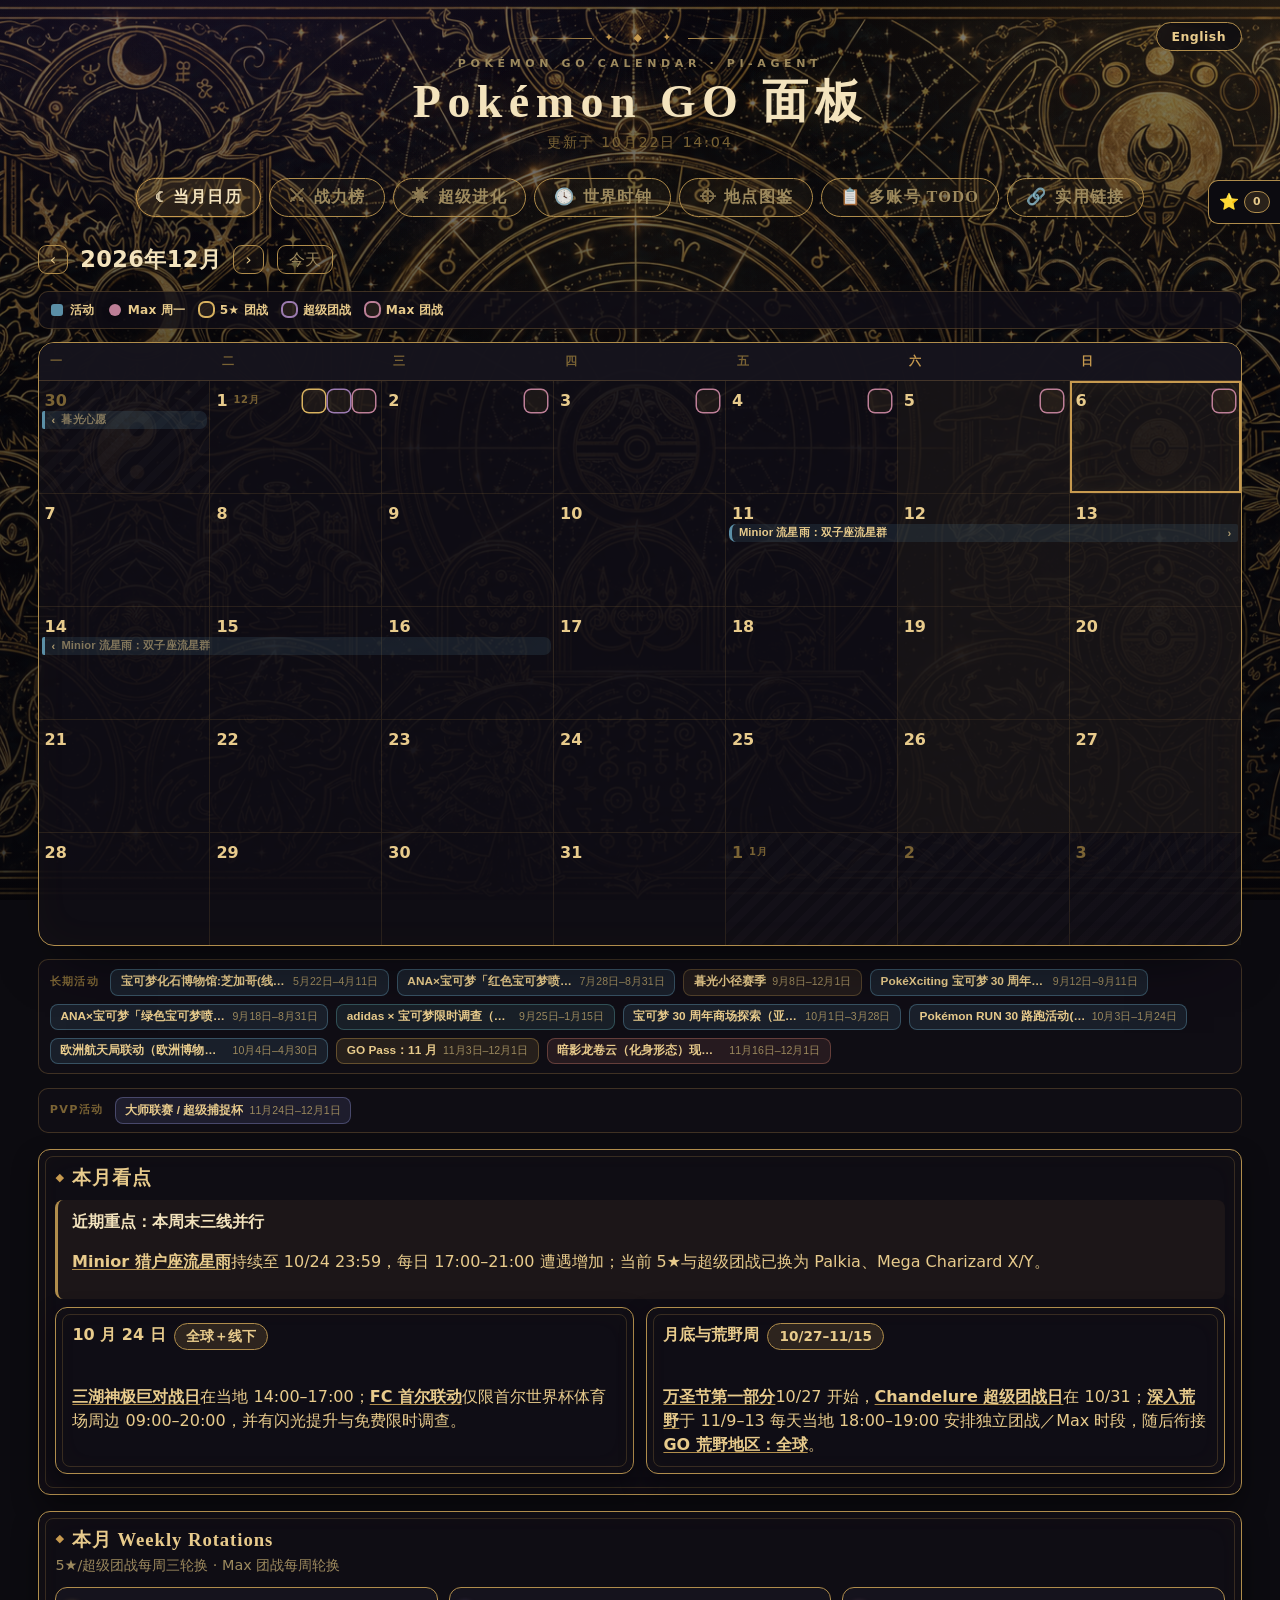
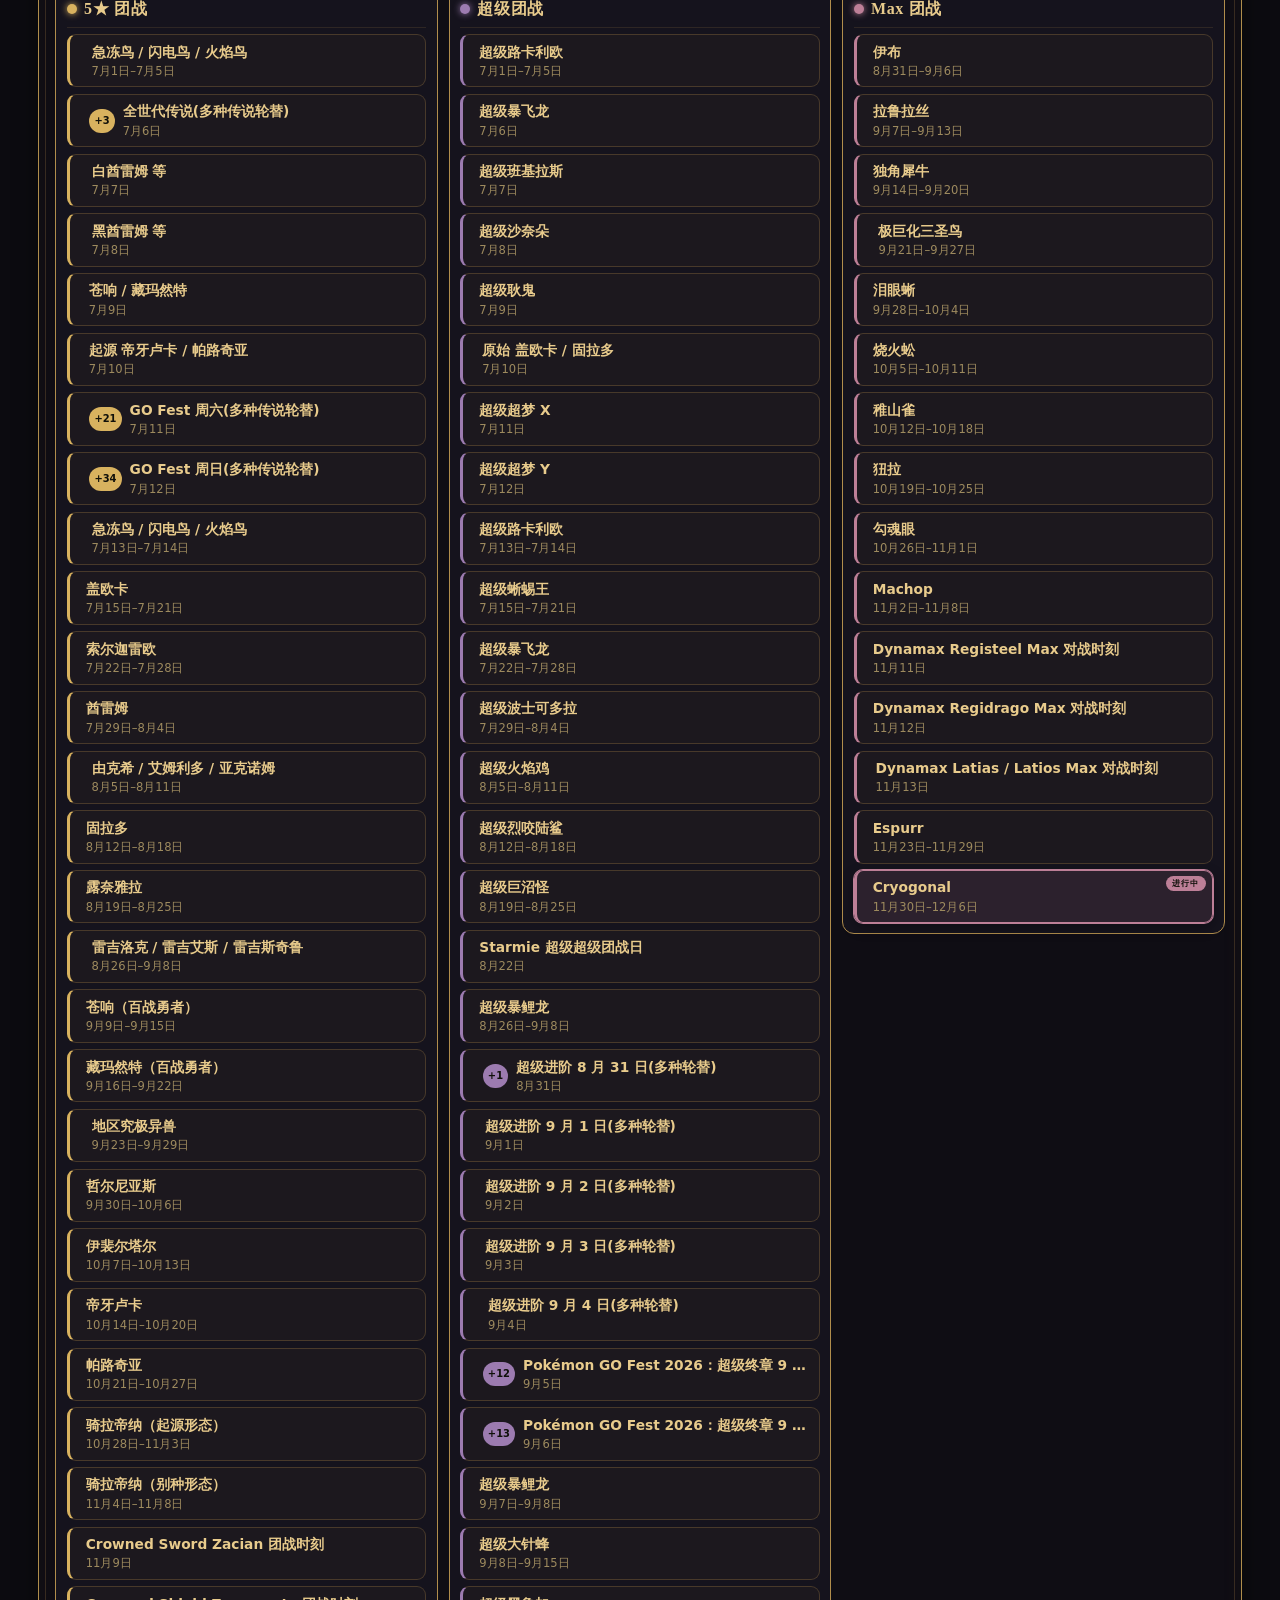
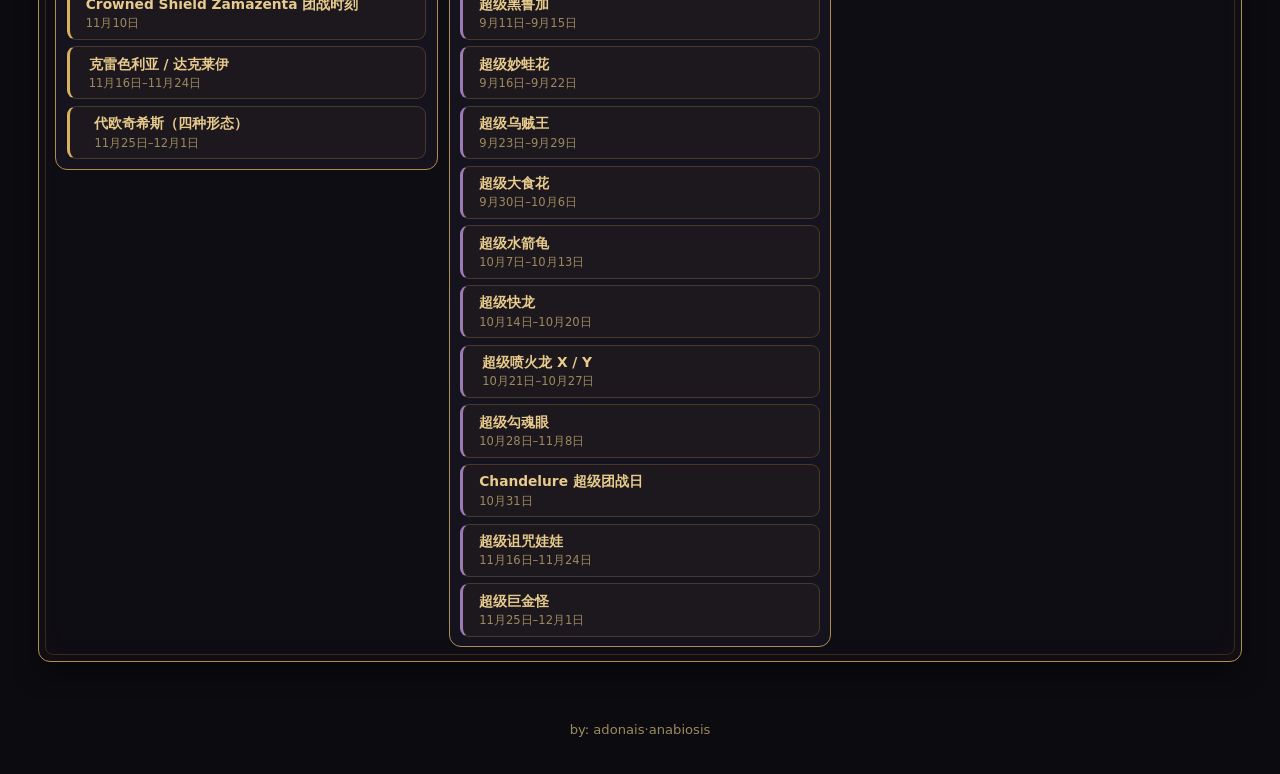
==== commit c7bd42f9: "chore(daily): content update 2026-10-22" ====
--- a/public/index.html
+++ b/public/index.html
@@ -65,7 +65,7 @@
       <aside class="cal-notes panel">
         <div class="panel-head"><span class="dia">◆</span><h3 data-i18n="calendar.highlights">本月看点</h3></div>
         <!-- AI:START calendar-notes -->
-        <div data-ai-region="calendar-notes"><div class="callout"><strong>近期重点：本周末三线并行</strong><p><span class="event-link" data-event-id="minior-showers-orionids-2026">Minior 猎户座流星雨</span>持续至 10/24 23:59，每日 17:00–21:00 遭遇增加；当前 5★与超级团战已换为 Palkia、Mega Charizard X/Y。</p></div><div class="note-grid"><div class="panel"><div class="panel-head"><strong>10 月 24 日</strong><span class="badge">全球＋线下</span></div><p><span class="event-link" data-event-id="dynamax-uxie-mesprit-azelf-max-battle-day-2026">三湖神极巨对战日</span>在当地 14:00–17:00；<span class="event-link" data-event-id="fc-seoul-2026">FC 首尔联动</span>仅限首尔世界杯体育场周边 09:00–20:00，并有闪光提升与免费限时调查。</p></div><div class="panel"><div class="panel-head"><strong>月底与 11 月</strong><span class="badge">10/27–11/30</span></div><p><span class="event-link" data-event-id="halloween-2026-part-1">万圣节第一部分</span>10/27 开始，<span class="event-link" data-event-id="chandelure-super-mega-raid-day-2026">Chandelure 超级团战日</span>在 10/31；<span class="event-link" data-event-id="november-communityday2026">Pawniard 社区日</span>现已确认于 11/21 举行。</p></div></div></div>
+        <div data-ai-region="calendar-notes"><div class="callout"><strong>近期重点：本周末三线并行</strong><p><span class="event-link" data-event-id="minior-showers-orionids-2026">Minior 猎户座流星雨</span>持续至 10/24 23:59，每日 17:00–21:00 遭遇增加；当前 5★与超级团战已换为 Palkia、Mega Charizard X/Y。</p></div><div class="note-grid"><div class="panel"><div class="panel-head"><strong>10 月 24 日</strong><span class="badge">全球＋线下</span></div><p><span class="event-link" data-event-id="dynamax-uxie-mesprit-azelf-max-battle-day-2026">三湖神极巨对战日</span>在当地 14:00–17:00；<span class="event-link" data-event-id="fc-seoul-2026">FC 首尔联动</span>仅限首尔世界杯体育场周边 09:00–20:00，并有闪光提升与免费限时调查。</p></div><div class="panel"><div class="panel-head"><strong>月底与荒野周</strong><span class="badge">10/27–11/15</span></div><p><span class="event-link" data-event-id="halloween-2026-part-1">万圣节第一部分</span>10/27 开始，<span class="event-link" data-event-id="chandelure-super-mega-raid-day-2026">Chandelure 超级团战日</span>在 10/31；<span class="event-link" data-event-id="into-the-wild-2026">深入荒野</span>于 11/9–13 每天当地 18:00–19:00 安排独立团战／Max 时段，随后衔接 <span class="event-link" data-event-id="pokemon-go-wild-area-2026-global">GO 荒野地区：全球</span>。</p></div></div></div>
         <!-- AI:END calendar-notes -->
       </aside>
 
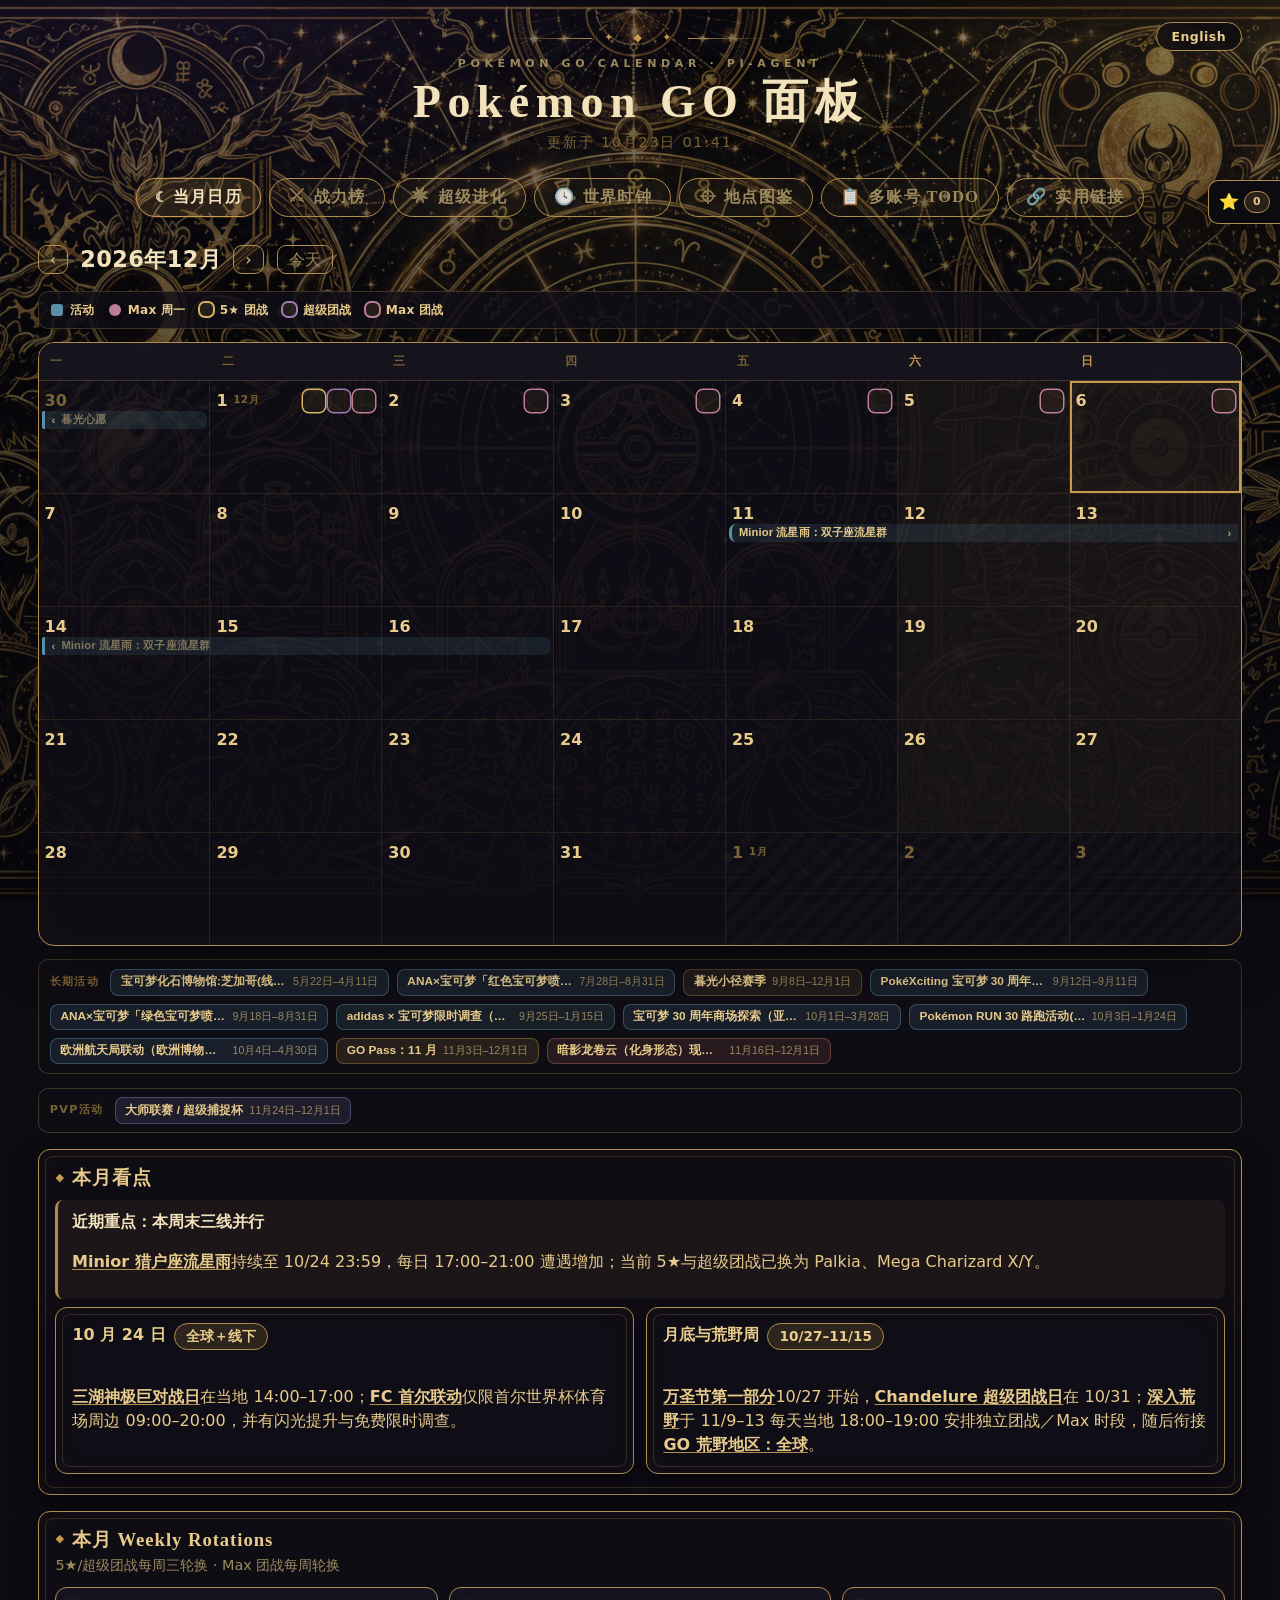
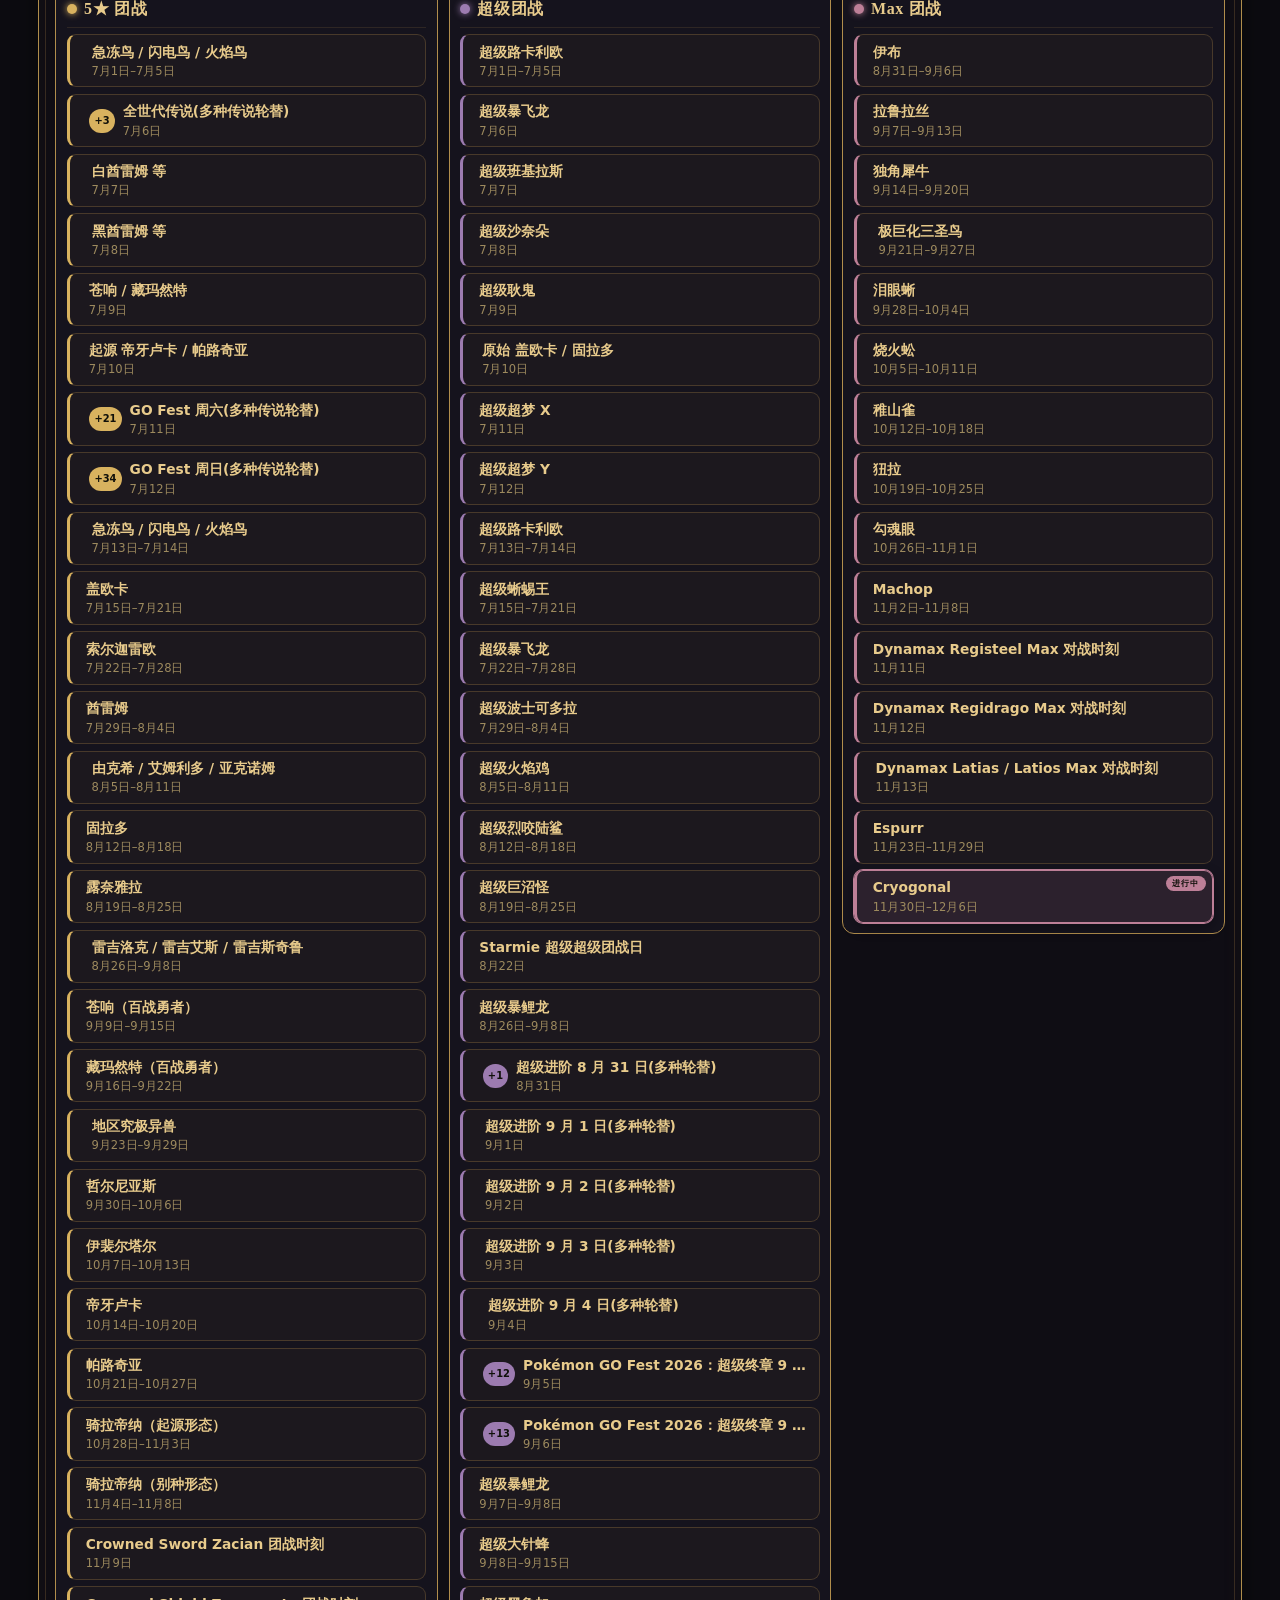
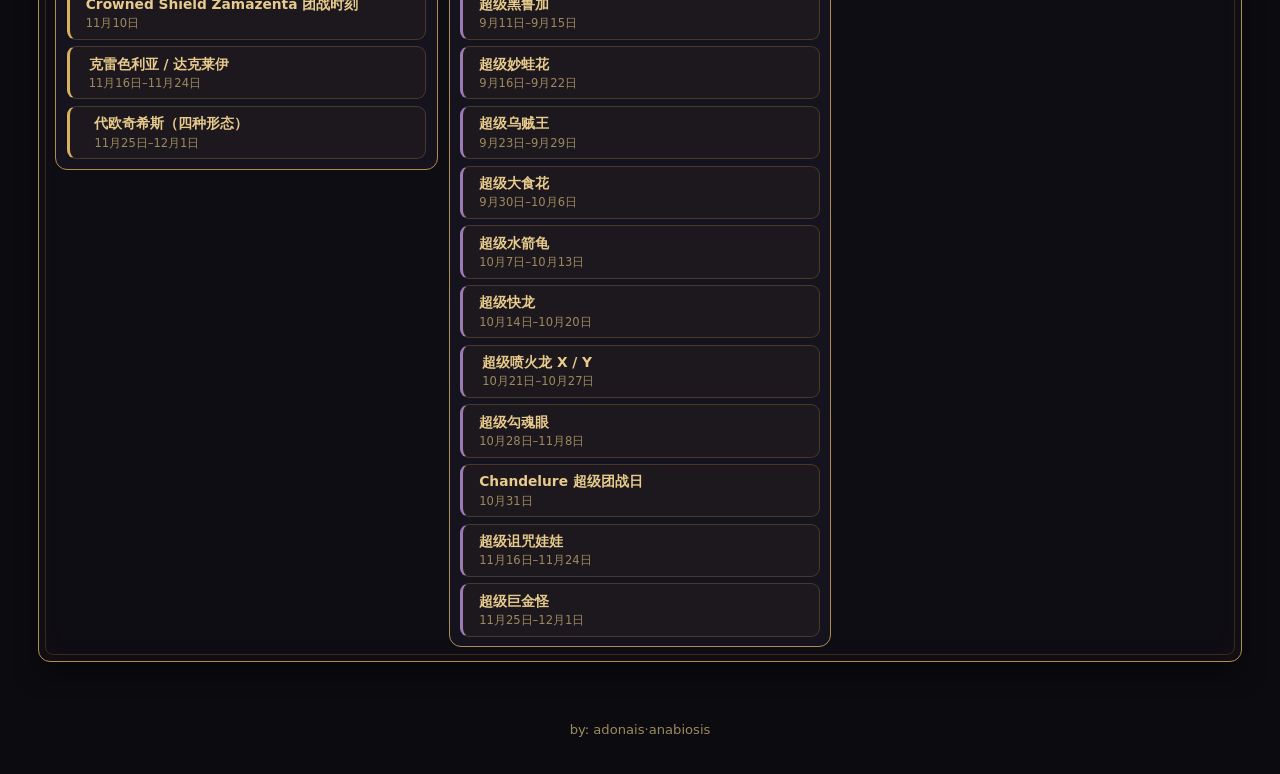
==== commit b1e3f8da: "fix: refresh app asset version after timing display update" ====
--- a/public/index.html
+++ b/public/index.html
@@ -414,6 +414,6 @@
     <div class="muted">by: adonais·anabiosis</div>
   </footer>
 
-  <script src="app.js?v=27" defer></script>
+  <script src="app.js?v=46f619241e13" defer></script>
 </body>
 </html>
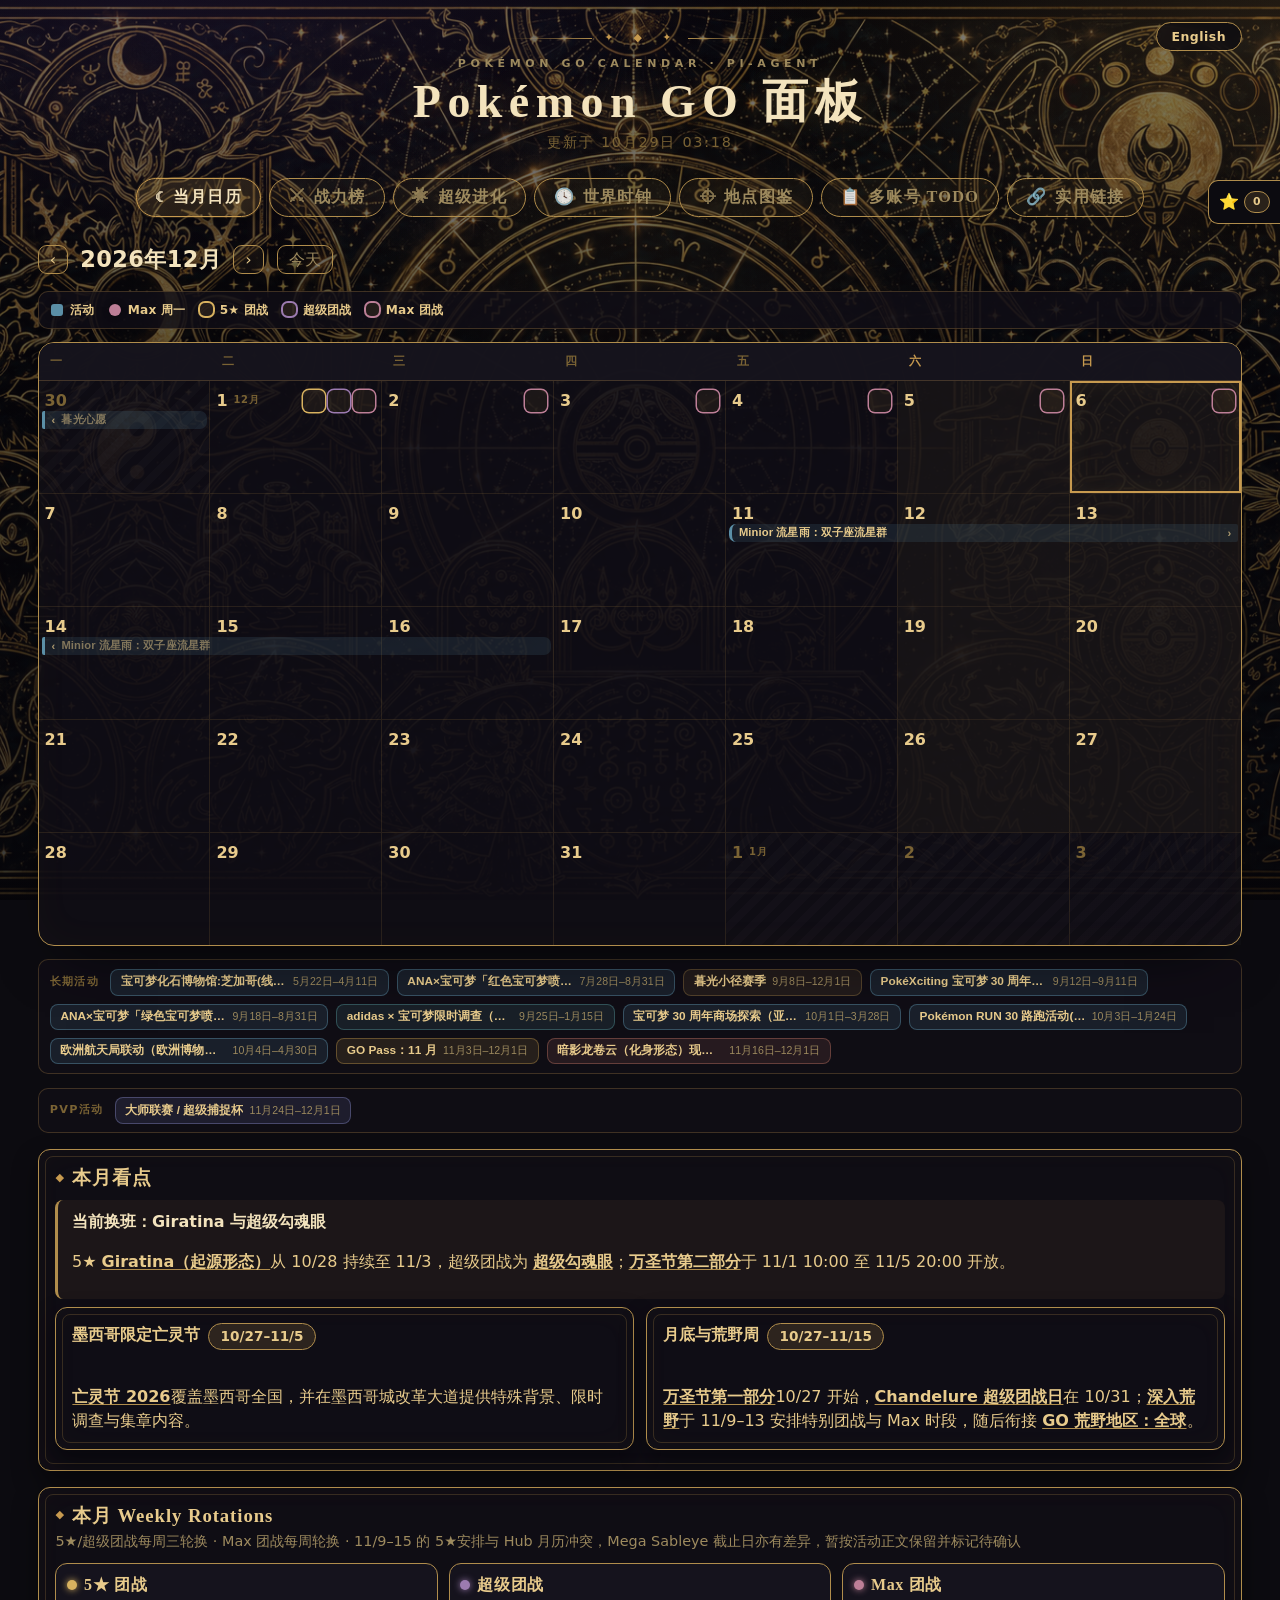
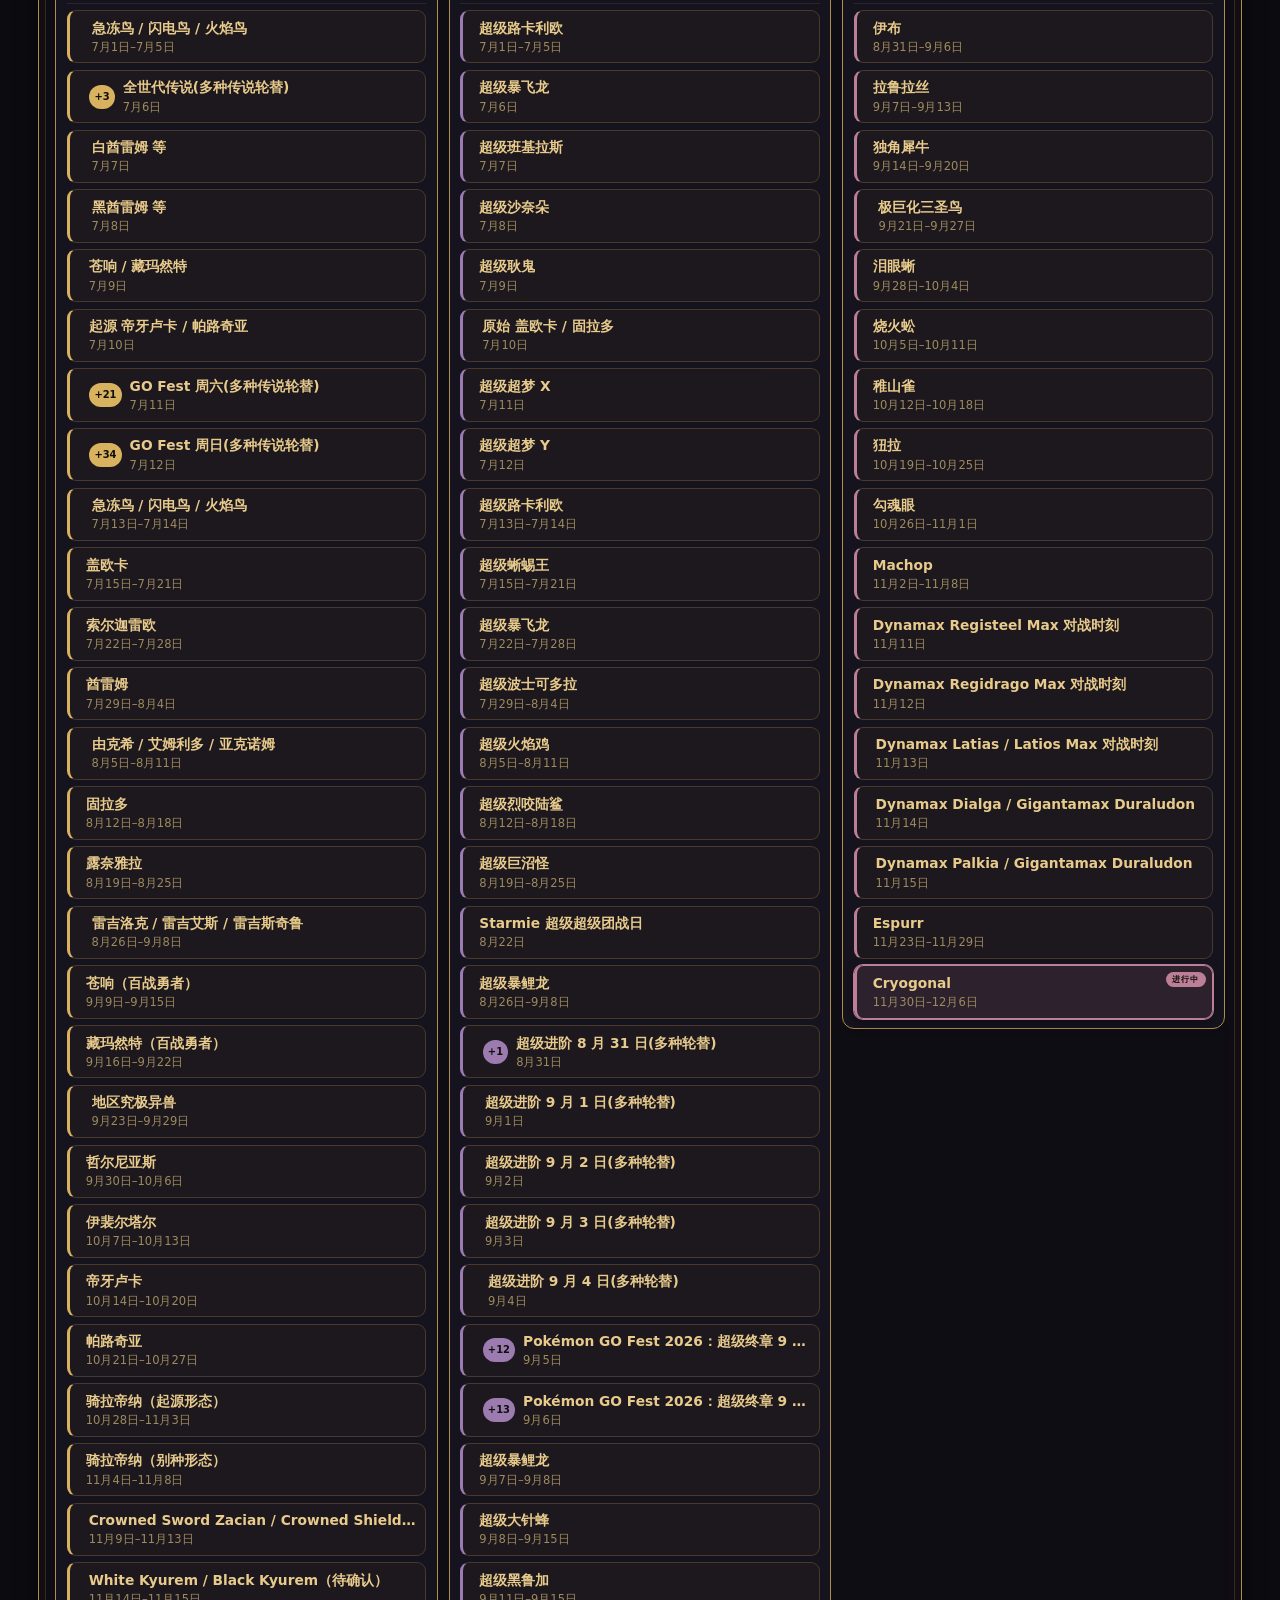
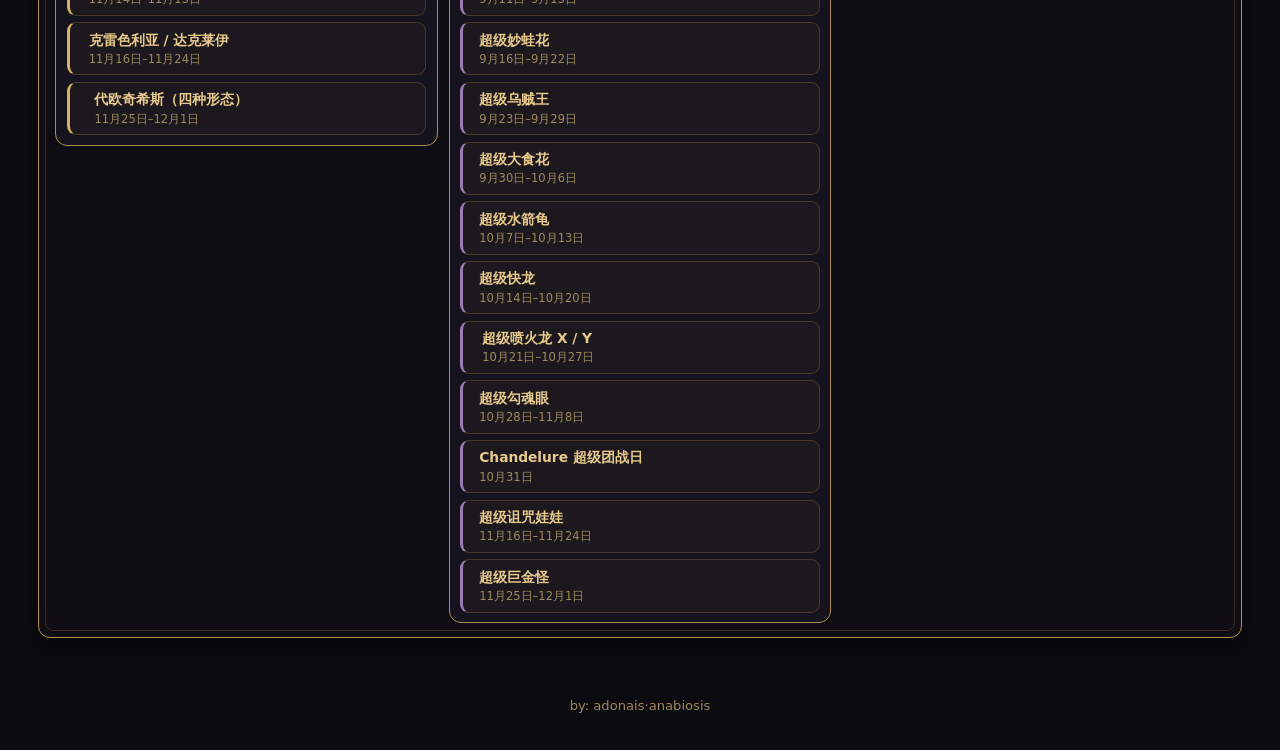
==== commit 69019cc8: "chore(daily): content update 2026-10-29" ====
--- a/public/index.html
+++ b/public/index.html
@@ -65,7 +65,7 @@
       <aside class="cal-notes panel">
         <div class="panel-head"><span class="dia">◆</span><h3 data-i18n="calendar.highlights">本月看点</h3></div>
         <!-- AI:START calendar-notes -->
-        <div data-ai-region="calendar-notes"><div class="callout"><strong>近期重点：本周末三线并行</strong><p><span class="event-link" data-event-id="minior-showers-orionids-2026">Minior 猎户座流星雨</span>持续至 10/24 23:59，每日 17:00–21:00 遭遇增加；当前 5★与超级团战已换为 Palkia、Mega Charizard X/Y。</p></div><div class="note-grid"><div class="panel"><div class="panel-head"><strong>10 月 24 日</strong><span class="badge">全球＋线下</span></div><p><span class="event-link" data-event-id="dynamax-uxie-mesprit-azelf-max-battle-day-2026">三湖神极巨对战日</span>在当地 14:00–17:00；<span class="event-link" data-event-id="fc-seoul-2026">FC 首尔联动</span>仅限首尔世界杯体育场周边 09:00–20:00，并有闪光提升与免费限时调查。</p></div><div class="panel"><div class="panel-head"><strong>月底与荒野周</strong><span class="badge">10/27–11/15</span></div><p><span class="event-link" data-event-id="halloween-2026-part-1">万圣节第一部分</span>10/27 开始，<span class="event-link" data-event-id="chandelure-super-mega-raid-day-2026">Chandelure 超级团战日</span>在 10/31；<span class="event-link" data-event-id="into-the-wild-2026">深入荒野</span>于 11/9–13 每天当地 18:00–19:00 安排独立团战／Max 时段，随后衔接 <span class="event-link" data-event-id="pokemon-go-wild-area-2026-global">GO 荒野地区：全球</span>。</p></div></div></div>
+        <div data-ai-region="calendar-notes"><div class="callout"><strong>当前换班：Giratina 与超级勾魂眼</strong><p>5★ <span class="event-link" data-event-id="giratina-origin-forme-in-5-star-raid-battles-october-2026">Giratina（起源形态）</span>从 10/28 持续至 11/3，超级团战为 <span class="event-link" data-event-id="mega-sableye-in-mega-raids-october-2026">超级勾魂眼</span>；<span class="event-link" data-event-id="halloween-2026-part-2">万圣节第二部分</span>于 11/1 10:00 至 11/5 20:00 开放。</p></div><div class="note-grid"><div class="panel"><div class="panel-head"><strong>墨西哥限定亡灵节</strong><span class="badge">10/27–11/5</span></div><p><span class="event-link" data-event-id="dia-de-muertos-2026-mexico">亡灵节 2026</span>覆盖墨西哥全国，并在墨西哥城改革大道提供特殊背景、限时调查与集章内容。</p></div><div class="panel"><div class="panel-head"><strong>月底与荒野周</strong><span class="badge">10/27–11/15</span></div><p><span class="event-link" data-event-id="halloween-2026-part-1">万圣节第一部分</span>10/27 开始，<span class="event-link" data-event-id="chandelure-super-mega-raid-day-2026">Chandelure 超级团战日</span>在 10/31；<span class="event-link" data-event-id="into-the-wild-2026">深入荒野</span>于 11/9–13 安排特别团战与 Max 时段，随后衔接 <span class="event-link" data-event-id="pokemon-go-wild-area-2026-global">GO 荒野地区：全球</span>。</p></div></div></div>
         <!-- AI:END calendar-notes -->
       </aside>
 
@@ -114,70 +114,22 @@
       <div class="rank-body">
         <div class="rank-panel active" data-rank-panel="current">
           <!-- AI:START rankings-current -->
-        <div data-ai-region="rankings-current"><div class="callout"><strong>本期优先：聚焦时刻后准备周末</strong><p>10/22 当地 18:00–19:00 的睡睡菇聚焦时刻提供捕捉星尘 ×2；Minior 猎户座流星雨则每天 17:00–21:00 增加遭遇，持续至 10/24 23:59。</p></div><div class="note-grid"><div class="panel"><div class="panel-head"><strong>练队方向</strong><span class="badge">团战</span></div><p>Palkia 使用龙／妖精攻手；Mega Charizard X 用龙、地面或岩石，Y 形态优先岩石。具体队伍与招式看「当前团战 Counter」，极巨化 Sneasel 则优先培养格斗 Max 攻手。</p></div><div class="panel"><div class="panel-head"><strong>预留资源</strong><span class="badge">10/24–10/31</span></div><p>10/24 三湖神极巨对战日为当地 14:00–17:00；10/26 Max 周一主角为勾魂眼。10/31 的 Chandelure 超级团战日有闪光提升与最多 6 张免费团战入场券，优先预留当地 14:00–17:00。</p></div></div></div>
+        <div data-ai-region="rankings-current"><div class="callout"><strong>本期优先：万圣节与团战新池</strong><p>先完成 10/29 鬼斯聚焦时刻的进化经验 ×2，再转向 10/31 Chandelure 超级团战日；日常团战优先补 Giratina（起源形态），超级勾魂眼则按妖精弱点组队。</p></div><div class="note-grid"><div class="panel"><div class="panel-head"><strong>练队方向</strong><span class="badge">幽灵／龙／妖精</span></div><p>Giratina 可用龙、幽灵、恶、冰或妖精攻手，超级勾魂眼只弱妖精；低星万圣节池多为幽灵属性，可复用恶／幽灵队。具体招式与队伍查看「当前团战 Counter」。</p></div><div class="panel"><div class="panel-head"><strong>预留资源</strong><span class="badge">10/31</span></div><p>只为 10/31 当地 14:00–17:00 的 Chandelure 超级团战日预留团战券与复活资源；活动提供闪光提升与最多 6 张免费团战入场券。</p></div></div></div>
         <!-- AI:END rankings-current -->
         </div>
         <div class="rank-panel" data-rank-panel="attackers">
           <!-- AI:START rankings-attackers -->
-<div data-ai-region="rankings-attackers"><p class="muted">来源：Pokémon GO Hub「Max Attackers Tier List (October 2026)」与 PokéBase 总榜交叉查看；源页面 S Tier 当前无条目，下列完整展示 A/B Tier。</p>
-<h4 class="muted">A Tier</h4>
-<div class="rank-list">
-  <div class="rank-item"><span class="tier tier-A">A</span><img class="mon-icon" data-hub="861-Gigantamax" src="https://raw.githubusercontent.com/PokeAPI/sprites/master/sprites/pokemon/861.png" alt="超极巨长毛巨魔"><div><strong>超极巨长毛巨魔</strong><div class="meta">Max 招式属性：恶</div></div></div>
-  <div class="rank-item"><span class="tier tier-A">A</span><img class="mon-icon" data-hub="849-Gigantamax" src="https://raw.githubusercontent.com/PokeAPI/sprites/master/sprites/pokemon/849.png" alt="超极巨颤弦蝾螈"><div><strong>超极巨颤弦蝾螈</strong><div class="meta">Max 招式属性：电</div></div></div>
-  <div class="rank-item"><span class="tier tier-A">A</span><img class="mon-icon" data-hub="6-Gigantamax" src="https://raw.githubusercontent.com/PokeAPI/sprites/master/sprites/pokemon/6.png" alt="超极巨喷火龙"><div><strong>超极巨喷火龙</strong><div class="meta">Max 招式属性：火</div></div></div>
-  <div class="rank-item"><span class="tier tier-A">A</span><img class="mon-icon" data-hub="3-Gigantamax" src="https://raw.githubusercontent.com/PokeAPI/sprites/master/sprites/pokemon/3.png" alt="超极巨妙蛙花"><div><strong>超极巨妙蛙花</strong><div class="meta">Max 招式属性：草</div></div></div>
-  <div class="rank-item"><span class="tier tier-A">A</span><img class="mon-icon" data-hub="143-Gigantamax" src="https://raw.githubusercontent.com/PokeAPI/sprites/master/sprites/pokemon/143.png" alt="超极巨卡比兽"><div><strong>超极巨卡比兽</strong><div class="meta">Max 招式属性：一般</div></div></div>
-  <div class="rank-item"><span class="tier tier-A">A</span><img class="mon-icon" data-hub="569-Gigantamax" src="https://raw.githubusercontent.com/PokeAPI/sprites/master/sprites/pokemon/569.png" alt="超极巨灰尘山"><div><strong>超极巨灰尘山</strong><div class="meta">Max 招式属性：毒</div></div></div>
-  <div class="rank-item"><span class="tier tier-A">A</span><img class="mon-icon" src="https://raw.githubusercontent.com/PokeAPI/sprites/master/sprites/pokemon/890.png" alt="无极汰那"><div><strong>无极汰那</strong><div class="meta">Max 招式属性：龙</div></div></div>
-  <div class="rank-item"><span class="tier tier-A">A</span><img class="mon-icon" src="https://raw.githubusercontent.com/PokeAPI/sprites/master/sprites/pokemon/65.png" alt="极巨化胡地"><div><strong>极巨化胡地</strong><div class="meta">Max 招式属性：超能力 / 格斗</div></div></div>
-  <div class="rank-item"><span class="tier tier-A">A</span><img class="mon-icon" data-hub="9-Gigantamax" src="https://raw.githubusercontent.com/PokeAPI/sprites/master/sprites/pokemon/9.png" alt="超极巨水箭龟"><div><strong>超极巨水箭龟</strong><div class="meta">Max 招式属性：水</div></div></div>
-  <div class="rank-item"><span class="tier tier-A">A</span><img class="mon-icon" src="https://raw.githubusercontent.com/PokeAPI/sprites/master/sprites/pokemon/381.png" alt="极巨化拉帝欧斯"><div><strong>极巨化拉帝欧斯</strong><div class="meta">Max 招式属性：龙 / 超能力</div></div></div>
-</div>
-<h4 class="muted">B Tier（可补位）</h4>
-<div class="rank-list">
-  <div class="rank-item"><span class="tier tier-B">B</span><img class="mon-icon" data-hub="12-Gigantamax" src="https://raw.githubusercontent.com/PokeAPI/sprites/master/sprites/pokemon/12.png" alt="超极巨巴大蝶"><div><strong>超极巨巴大蝶</strong><div class="meta">Max 招式属性：虫</div></div></div>
-  <div class="rank-item"><span class="tier tier-B">B</span><img class="mon-icon" data-hub="131-Gigantamax" src="https://raw.githubusercontent.com/PokeAPI/sprites/master/sprites/pokemon/131.png" alt="超极巨拉普拉斯"><div><strong>超极巨拉普拉斯</strong><div class="meta">Max 招式属性：冰</div></div></div>
-  <div class="rank-item"><span class="tier tier-B">B</span><img class="mon-icon" src="https://raw.githubusercontent.com/PokeAPI/sprites/master/sprites/pokemon/555.png" alt="极巨化达摩狒狒"><div><strong>极巨化达摩狒狒</strong><div class="meta">Max 招式属性：火 / 一般</div></div></div>
-  <div class="rank-item"><span class="tier tier-B">B</span><img class="mon-icon" src="https://raw.githubusercontent.com/PokeAPI/sprites/master/sprites/pokemon/818.png" alt="极巨化千面避役"><div><strong>极巨化千面避役</strong><div class="meta">Max 招式属性：水 / 一般</div></div></div>
-  <div class="rank-item"><span class="tier tier-B">B</span><img class="mon-icon" src="https://raw.githubusercontent.com/PokeAPI/sprites/master/sprites/pokemon/94.png" alt="极巨化耿鬼"><div><strong>极巨化耿鬼</strong><div class="meta">Max 招式属性：恶 / 幽灵</div></div></div>
-  <div class="rank-item"><span class="tier tier-B">B</span><img class="mon-icon" src="https://raw.githubusercontent.com/PokeAPI/sprites/master/sprites/pokemon/196.png" alt="极巨化太阳伊布"><div><strong>极巨化太阳伊布</strong><div class="meta">Max 招式属性：超能力</div></div></div>
-  <div class="rank-item"><span class="tier tier-B">B</span><img class="mon-icon" src="https://raw.githubusercontent.com/PokeAPI/sprites/master/sprites/pokemon/376.png" alt="极巨化巨金怪"><div><strong>极巨化巨金怪</strong><div class="meta">Max 招式属性：超能力 / 钢 / 虫</div></div></div>
-  <div class="rank-item"><span class="tier tier-B">B</span><img class="mon-icon" src="https://raw.githubusercontent.com/PokeAPI/sprites/master/sprites/pokemon/635.png" alt="极巨化三首恶龙"><div><strong>极巨化三首恶龙</strong><div class="meta">Max 招式属性：龙 / 恶</div></div></div>
-  <div class="rank-item"><span class="tier tier-B">B</span><img class="mon-icon" src="https://raw.githubusercontent.com/PokeAPI/sprites/master/sprites/pokemon/530.png" alt="极巨化龙头地鼠"><div><strong>极巨化龙头地鼠</strong><div class="meta">Max 招式属性：钢 / 地面</div></div></div>
-  <div class="rank-item"><span class="tier tier-B">B</span><img class="mon-icon" data-hub="892-Rapid_Strike" src="https://raw.githubusercontent.com/PokeAPI/sprites/master/sprites/pokemon/892.png" alt="极巨化连击流武道熊师"><div><strong>极巨化连击流武道熊师</strong><div class="meta">Max 招式属性：格斗 / 水</div></div></div>
-  <div class="rank-item"><span class="tier tier-B">B</span><img class="mon-icon" data-hub="892-Single_Strike" src="https://raw.githubusercontent.com/PokeAPI/sprites/master/sprites/pokemon/892.png" alt="极巨化一击流武道熊师"><div><strong>极巨化一击流武道熊师</strong><div class="meta">Max 招式属性：格斗 / 恶</div></div></div>
-</div><h4 class="muted">属性首选（按源表最高 Tier）</h4><div class="rank-list"><div class="rank-item"><span class="tier tier-A">A</span><img class="mon-icon" src="https://raw.githubusercontent.com/PokeAPI/sprites/master/sprites/pokemon/849.png" data-hub="849-Gigantamax" alt="超极巨颤弦蝾螈"><div><strong>电：超极巨颤弦蝾螈</strong><div class="meta">当前最高档电属性 Max 攻手</div></div></div><div class="rank-item"><span class="tier tier-A">A</span><img class="mon-icon" src="https://raw.githubusercontent.com/PokeAPI/sprites/master/sprites/pokemon/6.png" data-hub="6-Gigantamax" alt="超极巨喷火龙"><div><strong>火：超极巨喷火龙</strong><div class="meta">当前最高档火属性 Max 攻手</div></div></div><div class="rank-item"><span class="tier tier-A">A</span><img class="mon-icon" src="https://raw.githubusercontent.com/PokeAPI/sprites/master/sprites/pokemon/3.png" data-hub="3-Gigantamax" alt="超极巨妙蛙花"><div><strong>草：超极巨妙蛙花</strong><div class="meta">当前最高档草属性 Max 攻手</div></div></div><div class="rank-item"><span class="tier tier-A">A</span><img class="mon-icon" src="https://raw.githubusercontent.com/PokeAPI/sprites/master/sprites/pokemon/9.png" data-hub="9-Gigantamax" alt="超极巨水箭龟"><div><strong>水：超极巨水箭龟</strong><div class="meta">当前最高档水属性 Max 攻手</div></div></div><div class="rank-item"><span class="tier tier-A">A</span><img class="mon-icon" src="https://raw.githubusercontent.com/PokeAPI/sprites/master/sprites/pokemon/65.png" alt="极巨化胡地"><div><strong>超能力 / 格斗：极巨化胡地</strong><div class="meta">一只覆盖两种属性首选</div></div></div><div class="rank-item"><span class="tier tier-A">A</span><img class="mon-icon" src="https://raw.githubusercontent.com/PokeAPI/sprites/master/sprites/pokemon/890.png" alt="无极汰那"><div><strong>龙：无极汰那</strong><div class="meta">当前最高档龙属性 Max 攻手</div></div></div><div class="rank-item"><span class="tier tier-B">B</span><img class="mon-icon" src="https://raw.githubusercontent.com/PokeAPI/sprites/master/sprites/pokemon/131.png" data-hub="131-Gigantamax" alt="超极巨拉普拉斯"><div><strong>冰：超极巨拉普拉斯</strong><div class="meta">冰属性源表最高档</div></div></div><div class="rank-item"><span class="tier tier-B">B</span><img class="mon-icon" src="https://raw.githubusercontent.com/PokeAPI/sprites/master/sprites/pokemon/376.png" alt="极巨化巨金怪"><div><strong>钢：极巨化巨金怪</strong><div class="meta">钢属性源表最高档</div></div></div></div></div>
+<div data-ai-region="rankings-attackers"><p class="muted">来源：Pokémon GO Hub「Max Attackers Tier List (November 2026)」与 PokéBase 交叉查看；源页面 S Tier 当前无条目，以下完整列出 A/B Tier。</p><h4 class="muted">A Tier</h4><div class="rank-list"><div class="rank-item"><span class="tier tier-A">A</span><img class="mon-icon" data-hub="861-Gigantamax" src="https://raw.githubusercontent.com/PokeAPI/sprites/master/sprites/pokemon/861.png" alt="超极巨化 超极巨长毛巨魔"><div><strong>超极巨化 超极巨长毛巨魔</strong><div class="meta">Max 招式属性：恶</div></div></div><div class="rank-item"><span class="tier tier-A">A</span><img class="mon-icon" data-hub="849-Gigantamax" src="https://raw.githubusercontent.com/PokeAPI/sprites/master/sprites/pokemon/849.png" alt="超极巨化 超极巨颤弦蝾螈"><div><strong>超极巨化 超极巨颤弦蝾螈</strong><div class="meta">Max 招式属性：电</div></div></div><div class="rank-item"><span class="tier tier-A">A</span><img class="mon-icon" data-hub="6-Gigantamax" src="https://raw.githubusercontent.com/PokeAPI/sprites/master/sprites/pokemon/6.png" alt="超极巨化 超极巨喷火龙"><div><strong>超极巨化 超极巨喷火龙</strong><div class="meta">Max 招式属性：火</div></div></div><div class="rank-item"><span class="tier tier-A">A</span><img class="mon-icon" src="https://raw.githubusercontent.com/PokeAPI/sprites/master/sprites/pokemon/484.png" alt="极巨化 Palkia"><div><strong>极巨化 Palkia</strong><div class="meta">Max 招式属性：龙</div></div></div><div class="rank-item"><span class="tier tier-A">A</span><img class="mon-icon" src="https://raw.githubusercontent.com/PokeAPI/sprites/master/sprites/pokemon/483.png" alt="极巨化 帝牙卢卡"><div><strong>极巨化 帝牙卢卡</strong><div class="meta">Max 招式属性：龙 / 钢</div></div></div><div class="rank-item"><span class="tier tier-A">A</span><img class="mon-icon" src="https://raw.githubusercontent.com/PokeAPI/sprites/master/sprites/pokemon/65.png" alt="极巨化 极巨化胡地"><div><strong>极巨化 极巨化胡地</strong><div class="meta">Max 招式属性：超能力 / 格斗</div></div></div><div class="rank-item"><span class="tier tier-A">A</span><img class="mon-icon" src="https://raw.githubusercontent.com/PokeAPI/sprites/master/sprites/pokemon/482.png" alt="极巨化 亚克诺姆"><div><strong>极巨化 亚克诺姆</strong><div class="meta">Max 招式属性：超能力</div></div></div><div class="rank-item"><span class="tier tier-A">A</span><img class="mon-icon" src="https://raw.githubusercontent.com/PokeAPI/sprites/master/sprites/pokemon/381.png" alt="极巨化 极巨化拉帝欧斯"><div><strong>极巨化 极巨化拉帝欧斯</strong><div class="meta">Max 招式属性：龙 / 超能力</div></div></div><div class="rank-item"><span class="tier tier-A">A</span><img class="mon-icon" data-hub="3-Gigantamax" src="https://raw.githubusercontent.com/PokeAPI/sprites/master/sprites/pokemon/3.png" alt="超极巨化 超极巨妙蛙花"><div><strong>超极巨化 超极巨妙蛙花</strong><div class="meta">Max 招式属性：草</div></div></div><div class="rank-item"><span class="tier tier-A">A</span><img class="mon-icon" src="https://raw.githubusercontent.com/PokeAPI/sprites/master/sprites/pokemon/555.png" alt="极巨化 极巨化达摩狒狒"><div><strong>极巨化 极巨化达摩狒狒</strong><div class="meta">Max 招式属性：火 / 一般</div></div></div><div class="rank-item"><span class="tier tier-A">A</span><img class="mon-icon" src="https://raw.githubusercontent.com/PokeAPI/sprites/master/sprites/pokemon/818.png" alt="极巨化 极巨化千面避役"><div><strong>极巨化 极巨化千面避役</strong><div class="meta">Max 招式属性：水 / 一般</div></div></div><div class="rank-item"><span class="tier tier-A">A</span><img class="mon-icon" src="https://raw.githubusercontent.com/PokeAPI/sprites/master/sprites/pokemon/94.png" alt="极巨化 极巨化耿鬼"><div><strong>极巨化 极巨化耿鬼</strong><div class="meta">Max 招式属性：恶 / 幽灵</div></div></div><div class="rank-item"><span class="tier tier-A">A</span><img class="mon-icon" src="https://raw.githubusercontent.com/PokeAPI/sprites/master/sprites/pokemon/196.png" alt="极巨化 极巨化太阳伊布"><div><strong>极巨化 极巨化太阳伊布</strong><div class="meta">Max 招式属性：超能力</div></div></div></div><h4 class="muted">B Tier</h4><div class="rank-list"><div class="rank-item"><span class="tier tier-B">B</span><img class="mon-icon" data-hub="143-Gigantamax" src="https://raw.githubusercontent.com/PokeAPI/sprites/master/sprites/pokemon/143.png" alt="超极巨化 超极巨卡比兽"><div><strong>超极巨化 超极巨卡比兽</strong><div class="meta">Max 招式属性：一般</div></div></div><div class="rank-item"><span class="tier tier-B">B</span><img class="mon-icon" src="https://raw.githubusercontent.com/PokeAPI/sprites/master/sprites/pokemon/376.png" alt="极巨化 极巨化巨金怪"><div><strong>极巨化 极巨化巨金怪</strong><div class="meta">Max 招式属性：超能力 / 钢 / 虫</div></div></div><div class="rank-item"><span class="tier tier-B">B</span><img class="mon-icon" src="https://raw.githubusercontent.com/PokeAPI/sprites/master/sprites/pokemon/635.png" alt="极巨化 极巨化三首恶龙"><div><strong>极巨化 极巨化三首恶龙</strong><div class="meta">Max 招式属性：龙 / 恶</div></div></div><div class="rank-item"><span class="tier tier-B">B</span><img class="mon-icon" src="https://raw.githubusercontent.com/PokeAPI/sprites/master/sprites/pokemon/530.png" alt="极巨化 极巨化龙头地鼠"><div><strong>极巨化 极巨化龙头地鼠</strong><div class="meta">Max 招式属性：钢 / 地面</div></div></div><div class="rank-item"><span class="tier tier-B">B</span><img class="mon-icon" data-hub="892-Rapid_Strike" src="https://raw.githubusercontent.com/PokeAPI/sprites/master/sprites/pokemon/892.png" alt="极巨化 极巨化连击流武道熊师"><div><strong>极巨化 极巨化连击流武道熊师</strong><div class="meta">Max 招式属性：格斗 / 水</div></div></div><div class="rank-item"><span class="tier tier-B">B</span><img class="mon-icon" data-hub="892-Single_Strike" src="https://raw.githubusercontent.com/PokeAPI/sprites/master/sprites/pokemon/892.png" alt="极巨化 极巨化连击流武道熊师"><div><strong>极巨化 极巨化连击流武道熊师</strong><div class="meta">Max 招式属性：格斗 / 恶</div></div></div><div class="rank-item"><span class="tier tier-B">B</span><img class="mon-icon" src="https://raw.githubusercontent.com/PokeAPI/sprites/master/sprites/pokemon/145.png" alt="极巨化 闪电鸟"><div><strong>极巨化 闪电鸟</strong><div class="meta">Max 招式属性：电</div></div></div><div class="rank-item"><span class="tier tier-B">B</span><img class="mon-icon" src="https://raw.githubusercontent.com/PokeAPI/sprites/master/sprites/pokemon/146.png" alt="极巨化 火焰鸟"><div><strong>极巨化 火焰鸟</strong><div class="meta">Max 招式属性：火 / 飞行</div></div></div><div class="rank-item"><span class="tier tier-B">B</span><img class="mon-icon" data-hub="569-Gigantamax" src="https://raw.githubusercontent.com/PokeAPI/sprites/master/sprites/pokemon/569.png" alt="超极巨化 超极巨灰尘山"><div><strong>超极巨化 超极巨灰尘山</strong><div class="meta">Max 招式属性：毒</div></div></div><div class="rank-item"><span class="tier tier-B">B</span><img class="mon-icon" data-hub="889-Crowned_Shield" src="https://raw.githubusercontent.com/PokeAPI/sprites/master/sprites/pokemon/889.png" alt="盾之王藏玛然特"><div><strong>盾之王藏玛然特</strong><div class="meta">Max 招式属性：钢</div></div></div><div class="rank-item"><span class="tier tier-B">B</span><img class="mon-icon" src="https://raw.githubusercontent.com/PokeAPI/sprites/master/sprites/pokemon/466.png" alt="极巨化 Electivire"><div><strong>极巨化 Electivire</strong><div class="meta">Max 招式属性：电 / 格斗</div></div></div><div class="rank-item"><span class="tier tier-B">B</span><img class="mon-icon" src="https://raw.githubusercontent.com/PokeAPI/sprites/master/sprites/pokemon/467.png" alt="极巨化 Magmortar"><div><strong>极巨化 Magmortar</strong><div class="meta">Max 招式属性：火 / 格斗</div></div></div><div class="rank-item"><span class="tier tier-B">B</span><img class="mon-icon" src="https://raw.githubusercontent.com/PokeAPI/sprites/master/sprites/pokemon/136.png" alt="极巨化 Flareon"><div><strong>极巨化 Flareon</strong><div class="meta">Max 招式属性：火</div></div></div><div class="rank-item"><span class="tier tier-B">B</span><img class="mon-icon" src="https://raw.githubusercontent.com/PokeAPI/sprites/master/sprites/pokemon/461.png" alt="极巨化 Weavile"><div><strong>极巨化 Weavile</strong><div class="meta">Max 招式属性：恶 / 冰</div></div></div><div class="rank-item"><span class="tier tier-B">B</span><img class="mon-icon" src="https://raw.githubusercontent.com/PokeAPI/sprites/master/sprites/pokemon/464.png" alt="极巨化 Shadow Rhyperior"><div><strong>极巨化 Shadow Rhyperior</strong><div class="meta">Max 招式属性：岩石 / 地面</div></div></div><div class="rank-item"><span class="tier tier-B">B</span><img class="mon-icon" src="https://raw.githubusercontent.com/PokeAPI/sprites/master/sprites/pokemon/243.png" alt="极巨化 Raikou"><div><strong>极巨化 Raikou</strong><div class="meta">Max 招式属性：电</div></div></div><div class="rank-item"><span class="tier tier-B">B</span><img class="mon-icon" data-hub="9-Gigantamax" src="https://raw.githubusercontent.com/PokeAPI/sprites/master/sprites/pokemon/9.png" alt="超极巨化 超极巨水箭龟"><div><strong>超极巨化 超极巨水箭龟</strong><div class="meta">Max 招式属性：水</div></div></div><div class="rank-item"><span class="tier tier-B">B</span><img class="mon-icon" src="https://raw.githubusercontent.com/PokeAPI/sprites/master/sprites/pokemon/99.png" alt="极巨化 Kingler"><div><strong>极巨化 Kingler</strong><div class="meta">Max 招式属性：钢 / 水 / 地面</div></div></div></div><h4 class="muted">属性首选（按源表最高 Tier）</h4><div class="rank-list"><div class="rank-item"><span class="tier tier-A">A</span><img class="mon-icon" data-hub="861-Gigantamax" src="https://raw.githubusercontent.com/PokeAPI/sprites/master/sprites/pokemon/861.png" alt="超极巨化 超极巨长毛巨魔"><div><strong>恶: 超极巨化 超极巨长毛巨魔</strong><div class="meta">该属性在源表中的最高档选择</div></div></div><div class="rank-item"><span class="tier tier-A">A</span><img class="mon-icon" data-hub="849-Gigantamax" src="https://raw.githubusercontent.com/PokeAPI/sprites/master/sprites/pokemon/849.png" alt="超极巨化 超极巨颤弦蝾螈"><div><strong>电: 超极巨化 超极巨颤弦蝾螈</strong><div class="meta">该属性在源表中的最高档选择</div></div></div><div class="rank-item"><span class="tier tier-A">A</span><img class="mon-icon" data-hub="6-Gigantamax" src="https://raw.githubusercontent.com/PokeAPI/sprites/master/sprites/pokemon/6.png" alt="超极巨化 超极巨喷火龙"><div><strong>火: 超极巨化 超极巨喷火龙</strong><div class="meta">该属性在源表中的最高档选择</div></div></div><div class="rank-item"><span class="tier tier-A">A</span><img class="mon-icon" src="https://raw.githubusercontent.com/PokeAPI/sprites/master/sprites/pokemon/484.png" alt="极巨化 Palkia"><div><strong>龙: 极巨化 Palkia</strong><div class="meta">该属性在源表中的最高档选择</div></div></div><div class="rank-item"><span class="tier tier-A">A</span><img class="mon-icon" src="https://raw.githubusercontent.com/PokeAPI/sprites/master/sprites/pokemon/483.png" alt="极巨化 帝牙卢卡"><div><strong>钢: 极巨化 帝牙卢卡</strong><div class="meta">该属性在源表中的最高档选择</div></div></div><div class="rank-item"><span class="tier tier-A">A</span><img class="mon-icon" src="https://raw.githubusercontent.com/PokeAPI/sprites/master/sprites/pokemon/65.png" alt="极巨化 极巨化胡地"><div><strong>超能力: 极巨化 极巨化胡地</strong><div class="meta">该属性在源表中的最高档选择</div></div></div><div class="rank-item"><span class="tier tier-A">A</span><img class="mon-icon" src="https://raw.githubusercontent.com/PokeAPI/sprites/master/sprites/pokemon/65.png" alt="极巨化 极巨化胡地"><div><strong>格斗: 极巨化 极巨化胡地</strong><div class="meta">该属性在源表中的最高档选择</div></div></div><div class="rank-item"><span class="tier tier-A">A</span><img class="mon-icon" data-hub="3-Gigantamax" src="https://raw.githubusercontent.com/PokeAPI/sprites/master/sprites/pokemon/3.png" alt="超极巨化 超极巨妙蛙花"><div><strong>草: 超极巨化 超极巨妙蛙花</strong><div class="meta">该属性在源表中的最高档选择</div></div></div><div class="rank-item"><span class="tier tier-A">A</span><img class="mon-icon" src="https://raw.githubusercontent.com/PokeAPI/sprites/master/sprites/pokemon/555.png" alt="极巨化 极巨化达摩狒狒"><div><strong>一般: 极巨化 极巨化达摩狒狒</strong><div class="meta">该属性在源表中的最高档选择</div></div></div><div class="rank-item"><span class="tier tier-A">A</span><img class="mon-icon" src="https://raw.githubusercontent.com/PokeAPI/sprites/master/sprites/pokemon/818.png" alt="极巨化 极巨化千面避役"><div><strong>水: 极巨化 极巨化千面避役</strong><div class="meta">该属性在源表中的最高档选择</div></div></div><div class="rank-item"><span class="tier tier-A">A</span><img class="mon-icon" src="https://raw.githubusercontent.com/PokeAPI/sprites/master/sprites/pokemon/94.png" alt="极巨化 极巨化耿鬼"><div><strong>幽灵: 极巨化 极巨化耿鬼</strong><div class="meta">该属性在源表中的最高档选择</div></div></div><div class="rank-item"><span class="tier tier-B">B</span><img class="mon-icon" src="https://raw.githubusercontent.com/PokeAPI/sprites/master/sprites/pokemon/376.png" alt="极巨化 极巨化巨金怪"><div><strong>虫: 极巨化 极巨化巨金怪</strong><div class="meta">该属性在源表中的最高档选择</div></div></div><div class="rank-item"><span class="tier tier-B">B</span><img class="mon-icon" src="https://raw.githubusercontent.com/PokeAPI/sprites/master/sprites/pokemon/530.png" alt="极巨化 极巨化龙头地鼠"><div><strong>地面: 极巨化 极巨化龙头地鼠</strong><div class="meta">该属性在源表中的最高档选择</div></div></div><div class="rank-item"><span class="tier tier-B">B</span><img class="mon-icon" src="https://raw.githubusercontent.com/PokeAPI/sprites/master/sprites/pokemon/146.png" alt="极巨化 火焰鸟"><div><strong>飞行: 极巨化 火焰鸟</strong><div class="meta">该属性在源表中的最高档选择</div></div></div><div class="rank-item"><span class="tier tier-B">B</span><img class="mon-icon" data-hub="569-Gigantamax" src="https://raw.githubusercontent.com/PokeAPI/sprites/master/sprites/pokemon/569.png" alt="超极巨化 超极巨灰尘山"><div><strong>毒: 超极巨化 超极巨灰尘山</strong><div class="meta">该属性在源表中的最高档选择</div></div></div><div class="rank-item"><span class="tier tier-B">B</span><img class="mon-icon" src="https://raw.githubusercontent.com/PokeAPI/sprites/master/sprites/pokemon/461.png" alt="极巨化 Weavile"><div><strong>冰: 极巨化 Weavile</strong><div class="meta">该属性在源表中的最高档选择</div></div></div><div class="rank-item"><span class="tier tier-B">B</span><img class="mon-icon" src="https://raw.githubusercontent.com/PokeAPI/sprites/master/sprites/pokemon/464.png" alt="极巨化 Shadow Rhyperior"><div><strong>岩石: 极巨化 Shadow Rhyperior</strong><div class="meta">该属性在源表中的最高档选择</div></div></div></div></div>
 <!-- AI:END rankings-attackers -->
         </div>
         <div class="rank-panel" data-rank-panel="defenders">
           <!-- AI:START rankings-defenders -->
-<div data-ai-region="rankings-defenders"><p class="muted">来源：Pokémon GO Hub「Max Defenders Tier List (October 2026)」；S/A/B Tier 与推荐快速招式来自源表，宝可梦中文名沿用已核对名称。</p>
-<h4 class="muted">S Tier</h4>
-<div class="rank-list">
-  <div class="rank-item"><span class="tier tier-S">S</span><img class="mon-icon" src="https://raw.githubusercontent.com/PokeAPI/sprites/master/sprites/pokemon/379.png" alt="雷吉斯奇鲁"><div><strong>雷吉斯奇鲁</strong><div class="meta">推荐快速招式：锁定 / 金属爪 · 抗性面最广</div></div></div>
-  <div class="rank-item"><span class="tier tier-S">S</span><img class="mon-icon" data-hub="889-Crowned_Shield" src="https://raw.githubusercontent.com/PokeAPI/sprites/master/sprites/pokemon/889.png" alt="盾之王藏玛然特"><div><strong>盾之王藏玛然特</strong><div class="meta">推荐快速招式：金属爪 · 钢系抗性核心</div></div></div>
-</div>
-<h4 class="muted">A Tier</h4>
-<div class="rank-list">
-  <div class="rank-item"><span class="tier tier-A">A</span><img class="mon-icon" data-hub="888-Crowned_Sword" src="https://raw.githubusercontent.com/PokeAPI/sprites/master/sprites/pokemon/888.png" alt="剑之王苍响"><div><strong>剑之王苍响</strong><div class="meta">推荐快速招式：金属爪</div></div></div>
-  <div class="rank-item"><span class="tier tier-A">A</span><img class="mon-icon" src="https://raw.githubusercontent.com/PokeAPI/sprites/master/sprites/pokemon/377.png" alt="雷吉洛克"><div><strong>雷吉洛克</strong><div class="meta">推荐快速招式：锁定</div></div></div>
-  <div class="rank-item"><span class="tier tier-A">A</span><img class="mon-icon" src="https://raw.githubusercontent.com/PokeAPI/sprites/master/sprites/pokemon/376.png" alt="巨金怪"><div><strong>巨金怪</strong><div class="meta">推荐快速招式：连斩 / 暗影爪</div></div></div>
-  <div class="rank-item"><span class="tier tier-A">A</span><img class="mon-icon" src="https://raw.githubusercontent.com/PokeAPI/sprites/master/sprites/pokemon/378.png" alt="雷吉艾斯"><div><strong>雷吉艾斯</strong><div class="meta">推荐快速招式：锁定</div></div></div>
-  <div class="rank-item"><span class="tier tier-A">A</span><img class="mon-icon" src="https://raw.githubusercontent.com/PokeAPI/sprites/master/sprites/pokemon/380.png" alt="拉帝亚斯"><div><strong>拉帝亚斯</strong><div class="meta">推荐快速招式：龙息</div></div></div>
-</div>
-<h4 class="muted">B Tier</h4>
-<div class="rank-list">
-  <div class="rank-item"><span class="tier tier-B">B</span><img class="mon-icon" src="https://raw.githubusercontent.com/PokeAPI/sprites/master/sprites/pokemon/823.png" alt="钢铠鸦"><div><strong>钢铠鸦</strong><div class="meta">推荐快速招式：泼沙</div></div></div>
-  <div class="rank-item"><span class="tier tier-B">B</span><img class="mon-icon" src="https://raw.githubusercontent.com/PokeAPI/sprites/master/sprites/pokemon/245.png" alt="水君"><div><strong>水君</strong><div class="meta">推荐快速招式：水枪</div></div></div>
-  <div class="rank-item"><span class="tier tier-B">B</span><img class="mon-icon" src="https://raw.githubusercontent.com/PokeAPI/sprites/master/sprites/pokemon/884.png" alt="铝钢龙"><div><strong>铝钢龙</strong><div class="meta">推荐快速招式：金属爪</div></div></div>
-  <div class="rank-item"><span class="tier tier-B">B</span><img class="mon-icon" src="https://raw.githubusercontent.com/PokeAPI/sprites/master/sprites/pokemon/139.png" alt="多刺菊石兽"><div><strong>多刺菊石兽</strong><div class="meta">推荐快速招式：泥巴射击 / 水枪</div></div></div>
-  <div class="rank-item"><span class="tier tier-B">B</span><img class="mon-icon" src="https://raw.githubusercontent.com/PokeAPI/sprites/master/sprites/pokemon/381.png" alt="拉帝欧斯"><div><strong>拉帝欧斯</strong><div class="meta">推荐快速招式：龙息</div></div></div>
-</div></div>
+<div data-ai-region="rankings-defenders"><p class="muted">来源：Pokémon GO Hub「Max Defenders Tier List (November 2026)」与 PokéBase 交叉查看；S/A/B Tier 与推荐快速招式来自源表。</p><h4 class="muted">S Tier</h4><div class="rank-list"><div class="rank-item"><span class="tier tier-S">S</span><img class="mon-icon" src="https://raw.githubusercontent.com/PokeAPI/sprites/master/sprites/pokemon/379.png" alt="雷吉斯奇鲁"><div><strong>雷吉斯奇鲁</strong><div class="meta">推荐快速招式：Lock-On / Metal Claw</div></div></div><div class="rank-item"><span class="tier tier-S">S</span><img class="mon-icon" data-hub="889-Crowned_Shield" src="https://raw.githubusercontent.com/PokeAPI/sprites/master/sprites/pokemon/889.png" alt="盾之王藏玛然特"><div><strong>盾之王藏玛然特</strong><div class="meta">推荐快速招式：Metal Claw</div></div></div></div><h4 class="muted">A Tier</h4><div class="rank-list"><div class="rank-item"><span class="tier tier-A">A</span><img class="mon-icon" data-hub="888-Crowned_Sword" src="https://raw.githubusercontent.com/PokeAPI/sprites/master/sprites/pokemon/888.png" alt="剑之王苍响"><div><strong>剑之王苍响</strong><div class="meta">推荐快速招式：Metal Claw</div></div></div><div class="rank-item"><span class="tier tier-A">A</span><img class="mon-icon" src="https://raw.githubusercontent.com/PokeAPI/sprites/master/sprites/pokemon/377.png" alt="雷吉洛克"><div><strong>雷吉洛克</strong><div class="meta">推荐快速招式：Lock-On</div></div></div><div class="rank-item"><span class="tier tier-A">A</span><img class="mon-icon" src="https://raw.githubusercontent.com/PokeAPI/sprites/master/sprites/pokemon/376.png" alt="极巨化巨金怪"><div><strong>极巨化巨金怪</strong><div class="meta">推荐快速招式：Fury Cutter / Shadow Claw</div></div></div><div class="rank-item"><span class="tier tier-A">A</span><img class="mon-icon" src="https://raw.githubusercontent.com/PokeAPI/sprites/master/sprites/pokemon/378.png" alt="雷吉艾斯"><div><strong>雷吉艾斯</strong><div class="meta">推荐快速招式：Lock-On</div></div></div><div class="rank-item"><span class="tier tier-A">A</span><img class="mon-icon" src="https://raw.githubusercontent.com/PokeAPI/sprites/master/sprites/pokemon/809.png" alt="Melmetal"><div><strong>Melmetal</strong><div class="meta">推荐快速招式：Thunder Shock</div></div></div><div class="rank-item"><span class="tier tier-A">A</span><img class="mon-icon" src="https://raw.githubusercontent.com/PokeAPI/sprites/master/sprites/pokemon/483.png" alt="帝牙卢卡"><div><strong>帝牙卢卡</strong><div class="meta">推荐快速招式：Dragon Breath / Metal Claw</div></div></div><div class="rank-item"><span class="tier tier-A">A</span><img class="mon-icon" src="https://raw.githubusercontent.com/PokeAPI/sprites/master/sprites/pokemon/380.png" alt="拉帝亚斯"><div><strong>拉帝亚斯</strong><div class="meta">推荐快速招式：Dragon Breath</div></div></div></div><h4 class="muted">B Tier</h4><div class="rank-list"><div class="rank-item"><span class="tier tier-B">B</span><img class="mon-icon" src="https://raw.githubusercontent.com/PokeAPI/sprites/master/sprites/pokemon/823.png" alt="钢铠鸦"><div><strong>钢铠鸦</strong><div class="meta">推荐快速招式：Sand Attack</div></div></div><div class="rank-item"><span class="tier tier-B">B</span><img class="mon-icon" src="https://raw.githubusercontent.com/PokeAPI/sprites/master/sprites/pokemon/245.png" alt="水君"><div><strong>水君</strong><div class="meta">推荐快速招式：Water Gun</div></div></div><div class="rank-item"><span class="tier tier-B">B</span><img class="mon-icon" src="https://raw.githubusercontent.com/PokeAPI/sprites/master/sprites/pokemon/884.png" alt="铝钢龙"><div><strong>铝钢龙</strong><div class="meta">推荐快速招式：Metal Claw</div></div></div><div class="rank-item"><span class="tier tier-B">B</span><img class="mon-icon" src="https://raw.githubusercontent.com/PokeAPI/sprites/master/sprites/pokemon/139.png" alt="多刺菊石兽"><div><strong>多刺菊石兽</strong><div class="meta">推荐快速招式：Mud Shot/Water Gun</div></div></div><div class="rank-item"><span class="tier tier-B">B</span><img class="mon-icon" src="https://raw.githubusercontent.com/PokeAPI/sprites/master/sprites/pokemon/381.png" alt="极巨化拉帝欧斯"><div><strong>极巨化拉帝欧斯</strong><div class="meta">推荐快速招式：Dragon Breath</div></div></div><div class="rank-item"><span class="tier tier-B">B</span><img class="mon-icon" src="https://raw.githubusercontent.com/PokeAPI/sprites/master/sprites/pokemon/635.png" alt="极巨化三首恶龙"><div><strong>极巨化三首恶龙</strong><div class="meta">推荐快速招式：Bite/Dragon Breath</div></div></div><div class="rank-item"><span class="tier tier-B">B</span><img class="mon-icon" src="https://raw.githubusercontent.com/PokeAPI/sprites/master/sprites/pokemon/141.png" alt="Kabutops"><div><strong>Kabutops</strong><div class="meta">推荐快速招式：Mud Shot / Fury Cutter</div></div></div><div class="rank-item"><span class="tier tier-B">B</span><img class="mon-icon" src="https://raw.githubusercontent.com/PokeAPI/sprites/master/sprites/pokemon/242.png" alt="Blissey"><div><strong>Blissey</strong><div class="meta">推荐快速招式：Pound</div></div></div><div class="rank-item"><span class="tier tier-B">B</span><img class="mon-icon" src="https://raw.githubusercontent.com/PokeAPI/sprites/master/sprites/pokemon/130.png" alt="超级暴鲤龙"><div><strong>超级暴鲤龙</strong><div class="meta">推荐快速招式：Bite/Dragon Breath</div></div></div></div></div>
 <!-- AI:END rankings-defenders -->
         </div>
         <div class="rank-panel" data-rank-panel="raid">
           <!-- AI:START rankings-raid -->
-        <div data-ai-region="rankings-raid"><p class="muted">实时池已于 10/21 换班：5★为 Palkia，超级团战为 Mega Charizard X / Y；暗影 Landorus（Incarnate）仅周末登场，Max 当前轮值为极巨化 Sneasel。头右超级形态按攻击力排序，与遭遇共享属性以增加捕捉糖果；不等于对战 Counter。</p><div class="raid-wall"><div class="raid-block"><div class="raid-boss"><img class="boss-icon" src="https://raw.githubusercontent.com/PokeAPI/sprites/master/sprites/pokemon/484.png" alt="Palkia"><div class="binfo"><div class="btop"><span class="badge">5★</span><strong>Palkia</strong></div><div class="meta"><img class="ico" src="assets/icons/water.webp" alt="水"> <img class="ico" src="assets/icons/dragon.png" alt="龙"> · 弱 <img class="ico" src="assets/icons/dragon.png" alt="龙"> <img class="ico" src="assets/icons/fairy.webp" alt="妖精"></div></div><div class="raid-mega"><img src="https://raw.githubusercontent.com/PokeAPI/sprites/master/sprites/pokemon/10079.png" data-hub="384-Mega" title="超级烈空坐 · 共享龙" alt="Mega Rayquaza"><img src="https://raw.githubusercontent.com/PokeAPI/sprites/master/sprites/pokemon/10077.png" data-hub="382-Primal" title="原始盖欧卡 · 共享水" alt="Primal Kyogre"><img src="https://raw.githubusercontent.com/PokeAPI/sprites/master/sprites/pokemon/10058.png" data-hub="445-Mega" title="超级烈咬陆鲨 · 共享龙" alt="Mega Garchomp"><img src="https://raw.githubusercontent.com/PokeAPI/sprites/master/sprites/pokemon/10063.png" data-hub="381-Mega" title="超级拉帝欧斯 · 共享龙" alt="Mega Latios"><img src="https://raw.githubusercontent.com/PokeAPI/sprites/master/sprites/pokemon/10065.png" data-hub="254-Mega" title="超级蜥蜴王 · 共享龙" alt="Mega Sceptile"><img src="https://raw.githubusercontent.com/PokeAPI/sprites/master/sprites/pokemon/10089.png" data-hub="373-Mega" title="超级暴飞龙 · 共享龙" alt="Mega Salamence"><img src="https://db.pokemongohub.net/images/official/full/149_mega_with_bg.webp" data-hub="149-Mega" title="超级快龙 · 共享龙" alt="Mega Dragonite"><img src="https://cdn.leekduck.com/assets/img/pokemon_icons/pm658.fMEGA.icon.png" data-hub="658-Mega" title="超级 Greninja · 共享水" alt="Mega Greninja"></div></div><div class="rank-list mini"><div class="rank-item"><img class="mon-icon" src="https://raw.githubusercontent.com/PokeAPI/sprites/master/sprites/pokemon/10079.png" data-hub="384-Mega" alt="Mega Rayquaza"><strong>Mega Rayquaza</strong><div class="meta"><img class="ico" src="assets/icons/dragon.png" alt="龙"> Dragon Tail / Breaking Swipe</div></div><div class="rank-item"><img class="mon-icon" src="https://raw.githubusercontent.com/PokeAPI/sprites/master/sprites/pokemon/890.png" alt="Eternatus"><strong>Eternatus</strong><div class="meta"><img class="ico" src="assets/icons/dragon.png" alt="龙"> Dragon Tail / Dynamax Cannon</div></div><div class="rank-item"><img class="mon-icon" src="https://db.pokemongohub.net/images/official/full/149_mega_with_bg.webp" data-hub="149-Mega" alt="Mega Dragonite"><strong>Mega Dragonite</strong><div class="meta"><img class="ico" src="assets/icons/dragon.png" alt="龙"> Dragon Tail / Outrage+</div></div><div class="rank-item"><img class="mon-icon" src="https://raw.githubusercontent.com/PokeAPI/sprites/master/sprites/pokemon/10058.png" data-hub="445-Mega" alt="Mega Garchomp"><strong>Mega Garchomp</strong><div class="meta"><img class="ico" src="assets/icons/dragon.png" alt="龙"> Dragon Tail / Breaking Swipe</div></div><div class="rank-item"><img class="mon-icon" src="https://raw.githubusercontent.com/PokeAPI/sprites/master/sprites/pokemon/10051.png" data-hub="282-Mega" alt="Mega Gardevoir"><strong>Mega Gardevoir</strong><div class="meta"><img class="ico" src="assets/icons/fairy.webp" alt="妖精"> Charm / Dazzling Gleam</div></div><div class="rank-item"><img class="mon-icon" src="https://raw.githubusercontent.com/PokeAPI/sprites/master/sprites/pokemon/445.png" data-hub="445-Shadow" alt="Shadow Garchomp"><strong>Shadow Garchomp</strong><div class="meta"><img class="ico" src="assets/icons/dragon.png" alt="龙"> Dragon Tail / Breaking Swipe</div></div></div></div><div class="raid-block"><div class="raid-boss"><img class="boss-icon" src="https://raw.githubusercontent.com/PokeAPI/sprites/master/sprites/pokemon/10034.png" data-hub="6-Mega_X" alt="Mega Charizard X"><div class="binfo"><div class="btop"><span class="badge">Mega</span><strong>Mega Charizard X</strong></div><div class="meta"><img class="ico" src="assets/icons/fire.png" alt="火"> <img class="ico" src="assets/icons/dragon.png" alt="龙"> · 弱 <img class="ico" src="assets/icons/ground.webp" alt="地面"> <img class="ico" src="assets/icons/rock.webp" alt="岩石"> <img class="ico" src="assets/icons/dragon.png" alt="龙"></div></div><div class="raid-mega"><img src="https://raw.githubusercontent.com/PokeAPI/sprites/master/sprites/pokemon/10079.png" data-hub="384-Mega" title="超级烈空坐 · 共享龙" alt="Mega Rayquaza"><img src="https://raw.githubusercontent.com/PokeAPI/sprites/master/sprites/pokemon/10078.png" data-hub="383-Primal" title="原始固拉多 · 共享火" alt="Primal Groudon"><img src="https://raw.githubusercontent.com/PokeAPI/sprites/master/sprites/pokemon/10058.png" data-hub="445-Mega" title="超级烈咬陆鲨 · 共享龙" alt="Mega Garchomp"><img src="https://raw.githubusercontent.com/PokeAPI/sprites/master/sprites/pokemon/10063.png" data-hub="381-Mega" title="超级拉帝欧斯 · 共享龙" alt="Mega Latios"><img src="https://cdn.leekduck.com/assets/img/pokemon_icons/pm655.fMEGA.icon.png" data-hub="655-Mega" title="超级 Delphox · 共享火" alt="Mega Delphox"><img src="https://raw.githubusercontent.com/PokeAPI/sprites/master/sprites/pokemon/10050.png" data-hub="257-Mega" title="超级火焰鸡 · 共享火" alt="Mega Blaziken"><img src="https://raw.githubusercontent.com/PokeAPI/sprites/master/sprites/pokemon/10065.png" data-hub="254-Mega" title="超级蜥蜴王 · 共享龙" alt="Mega Sceptile"><img src="https://raw.githubusercontent.com/PokeAPI/sprites/master/sprites/pokemon/10035.png" data-hub="6-Mega_Y" title="超级喷火龙 Y · 共享火" alt="Mega Charizard Y"></div></div><div class="rank-list mini"><div class="rank-item"><img class="mon-icon" src="https://raw.githubusercontent.com/PokeAPI/sprites/master/sprites/pokemon/890.png" alt="Eternatus"><strong>Eternatus</strong><div class="meta"><img class="ico" src="assets/icons/dragon.png" alt="龙"> Dragon Tail / Dynamax Cannon</div></div><div class="rank-item"><img class="mon-icon" src="https://raw.githubusercontent.com/PokeAPI/sprites/master/sprites/pokemon/10079.png" data-hub="384-Mega" alt="Mega Rayquaza"><strong>Mega Rayquaza</strong><div class="meta"><img class="ico" src="assets/icons/dragon.png" alt="龙"> Dragon Tail / Breaking Swipe</div></div><div class="rank-item"><img class="mon-icon" src="https://db.pokemongohub.net/images/official/full/149_mega_with_bg.webp" data-hub="149-Mega" alt="Mega Dragonite"><strong>Mega Dragonite</strong><div class="meta"><img class="ico" src="assets/icons/dragon.png" alt="龙"> Dragon Tail / Outrage+</div></div><div class="rank-item"><img class="mon-icon" src="https://raw.githubusercontent.com/PokeAPI/sprites/master/sprites/pokemon/10058.png" data-hub="445-Mega" alt="Mega Garchomp"><strong>Mega Garchomp</strong><div class="meta"><img class="ico" src="assets/icons/dragon.png" alt="龙"> Dragon Tail / Breaking Swipe</div></div><div class="rank-item"><img class="mon-icon" src="https://raw.githubusercontent.com/PokeAPI/sprites/master/sprites/pokemon/10078.png" data-hub="383-Primal" alt="Primal Groudon"><strong>Primal Groudon</strong><div class="meta"><img class="ico" src="assets/icons/ground.webp" alt="地面"> Mud Shot / Precipice Blades</div></div><div class="rank-item"><img class="mon-icon" src="https://raw.githubusercontent.com/PokeAPI/sprites/master/sprites/pokemon/484.png" data-hub="484-Shadow" alt="Shadow Palkia"><strong>Shadow Palkia</strong><div class="meta"><img class="ico" src="assets/icons/dragon.png" alt="龙"> Dragon Tail / Draco Meteor</div></div></div></div><div class="raid-block"><div class="raid-boss"><img class="boss-icon" src="https://raw.githubusercontent.com/PokeAPI/sprites/master/sprites/pokemon/10035.png" data-hub="6-Mega_Y" alt="Mega Charizard Y"><div class="binfo"><div class="btop"><span class="badge">Mega</span><strong>Mega Charizard Y</strong></div><div class="meta"><img class="ico" src="assets/icons/fire.png" alt="火"> <img class="ico" src="assets/icons/flying.png" alt="飞行"> · 弱 <img class="ico" src="assets/icons/rock.webp" alt="岩石"> <img class="ico" src="assets/icons/electric.webp" alt="电"> <img class="ico" src="assets/icons/water.webp" alt="水"></div></div><div class="raid-mega"><img src="https://raw.githubusercontent.com/PokeAPI/sprites/master/sprites/pokemon/10079.png" data-hub="384-Mega" title="超级烈空坐 · 共享飞行" alt="Mega Rayquaza"><img src="https://raw.githubusercontent.com/PokeAPI/sprites/master/sprites/pokemon/10078.png" data-hub="383-Primal" title="原始固拉多 · 共享火" alt="Primal Groudon"><img src="https://cdn.leekduck.com/assets/img/pokemon_icons/pm655.fMEGA.icon.png" data-hub="655-Mega" title="超级 Delphox · 共享火" alt="Mega Delphox"><img src="https://raw.githubusercontent.com/PokeAPI/sprites/master/sprites/pokemon/10050.png" data-hub="257-Mega" title="超级火焰鸡 · 共享火" alt="Mega Blaziken"><img src="https://raw.githubusercontent.com/PokeAPI/sprites/master/sprites/pokemon/10035.png" data-hub="6-Mega_Y" title="超级喷火龙 Y · 共享火 / 飞行" alt="Mega Charizard Y"><img src="https://raw.githubusercontent.com/PokeAPI/sprites/master/sprites/pokemon/10089.png" data-hub="373-Mega" title="超级暴飞龙 · 共享飞行" alt="Mega Salamence"><img src="https://raw.githubusercontent.com/PokeAPI/sprites/master/sprites/pokemon/10040.png" data-hub="127-Mega" title="超级凯罗斯 · 共享飞行" alt="Mega Pinsir"><img src="https://db.pokemongohub.net/images/official/full/149_mega_with_bg.webp" data-hub="149-Mega" title="超级快龙 · 共享飞行" alt="Mega Dragonite"></div></div><div class="rank-list mini"><div class="rank-item"><img class="mon-icon" src="https://raw.githubusercontent.com/PokeAPI/sprites/master/sprites/pokemon/10075.png" data-hub="719-Mega" alt="Mega Diancie"><strong>Mega Diancie</strong><div class="meta"><img class="ico" src="assets/icons/rock.webp" alt="岩石"> Rock Throw / Rock Slide</div></div><div class="rank-item"><img class="mon-icon" src="https://raw.githubusercontent.com/PokeAPI/sprites/master/sprites/pokemon/464.png" data-hub="464-Shadow" alt="Shadow Rhyperior"><strong>Shadow Rhyperior</strong><div class="meta"><img class="ico" src="assets/icons/rock.webp" alt="岩石"> Smack Down / Rock Wrecker</div></div><div class="rank-item"><img class="mon-icon" src="https://raw.githubusercontent.com/PokeAPI/sprites/master/sprites/pokemon/409.png" data-hub="409-Shadow" alt="Shadow Rampardos"><strong>Shadow Rampardos</strong><div class="meta"><img class="ico" src="assets/icons/rock.webp" alt="岩石"> Smack Down / Rock Slide</div></div><div class="rank-item"><img class="mon-icon" src="https://raw.githubusercontent.com/PokeAPI/sprites/master/sprites/pokemon/697.png" data-hub="697-Shadow" alt="Shadow Tyrantrum"><strong>Shadow Tyrantrum</strong><div class="meta"><img class="ico" src="assets/icons/rock.webp" alt="岩石"> Rock Throw / Meteor Beam</div></div><div class="rank-item"><img class="mon-icon" src="https://raw.githubusercontent.com/PokeAPI/sprites/master/sprites/pokemon/10049.png" data-hub="248-Mega" alt="Mega Tyranitar"><strong>Mega Tyranitar</strong><div class="meta"><img class="ico" src="assets/icons/rock.webp" alt="岩石"> Smack Down / Stone Edge</div></div><div class="rank-item"><img class="mon-icon" src="https://raw.githubusercontent.com/PokeAPI/sprites/master/sprites/pokemon/10042.png" data-hub="142-Mega" alt="Mega Aerodactyl"><strong>Mega Aerodactyl</strong><div class="meta"><img class="ico" src="assets/icons/rock.webp" alt="岩石"> Rock Throw / Rock Slide</div></div></div></div><div class="raid-block"><div class="raid-boss"><img class="boss-icon" src="https://cdn.leekduck.com/assets/img/pokemon_icons/pm26.fALOLA.icon.png" data-hub="26-Alolan" alt="Alolan Raichu"><div class="binfo"><div class="btop"><span class="badge">3★</span><strong>Alolan Raichu</strong></div><div class="meta"><img class="ico" src="assets/icons/electric.webp" alt="电"> <img class="ico" src="assets/icons/psychic.webp" alt="超能力"> · 弱 <img class="ico" src="assets/icons/bug.png" alt="虫"> <img class="ico" src="assets/icons/dark.webp" alt="恶"> <img class="ico" src="assets/icons/ghost.webp" alt="幽灵"> <img class="ico" src="assets/icons/ground.webp" alt="地面"></div></div><div class="raid-mega"><img src="https://raw.githubusercontent.com/PokeAPI/sprites/master/sprites/pokemon/10044.png" data-hub="150-Mega_Y" title="超级超梦 Y · 共享超能力" alt="Mega Mewtwo Y"><img src="https://raw.githubusercontent.com/PokeAPI/sprites/master/sprites/pokemon/10043.png" data-hub="150-Mega_X" title="超级超梦 X · 共享超能力" alt="Mega Mewtwo X"><img src="https://raw.githubusercontent.com/PokeAPI/sprites/master/sprites/pokemon/10079.png" data-hub="384-Mega" title="超级烈空坐 · 共享超能力" alt="Mega Rayquaza"><img src="https://raw.githubusercontent.com/PokeAPI/sprites/master/sprites/pokemon/10037.png" data-hub="65-Mega" title="超级胡地 · 共享超能力" alt="Mega Alakazam"><img src="https://raw.githubusercontent.com/PokeAPI/sprites/master/sprites/pokemon/10077.png" data-hub="382-Primal" title="原始盖欧卡 · 共享电" alt="Primal Kyogre"><img src="https://db.pokemongohub.net/images/official/full/026_mega_y_with_bg.webp" data-hub="26-Mega_Y" title="超级雷丘 Y · 共享电" alt="Mega Raichu Y"><img src="https://raw.githubusercontent.com/PokeAPI/sprites/master/sprites/pokemon/10063.png" data-hub="381-Mega" title="超级拉帝欧斯 · 共享超能力" alt="Mega Latios"><img src="https://cdn.leekduck.com/assets/img/pokemon_icons/pm655.fMEGA.icon.png" data-hub="655-Mega" title="超级 Delphox · 共享超能力" alt="Mega Delphox"></div></div><div class="rank-list mini"><div class="rank-item"><img class="mon-icon" src="https://raw.githubusercontent.com/PokeAPI/sprites/master/sprites/pokemon/10048.png" data-hub="229-Mega" alt="Mega Houndoom"><strong>Mega Houndoom</strong><div class="meta"><img class="ico" src="assets/icons/dark.webp" alt="恶"> Snarl / Dark Pulse+</div></div><div class="rank-item"><img class="mon-icon" src="https://raw.githubusercontent.com/PokeAPI/sprites/master/sprites/pokemon/10090.png" data-hub="15-Mega" alt="Mega Beedrill"><strong>Mega Beedrill</strong><div class="meta"><img class="ico" src="assets/icons/bug.png" alt="虫"> Bug Bite / Fell Stinger+</div></div><div class="rank-item"><img class="mon-icon" src="https://raw.githubusercontent.com/PokeAPI/sprites/master/sprites/pokemon/10038.png" data-hub="94-Mega" alt="Mega Gengar"><strong>Mega Gengar</strong><div class="meta"><img class="ico" src="assets/icons/ghost.webp" alt="幽灵"> Lick / Shadow Ball</div></div><div class="rank-item"><img class="mon-icon" src="https://raw.githubusercontent.com/PokeAPI/sprites/master/sprites/pokemon/800.png" data-hub="800-Dawn_Wings" alt="Dawn Wings Necrozma"><strong>Dawn Wings Necrozma</strong><div class="meta"><img class="ico" src="assets/icons/ghost.webp" alt="幽灵"> Shadow Claw / Moongeist Beam</div></div><div class="rank-item"><img class="mon-icon" src="https://raw.githubusercontent.com/PokeAPI/sprites/master/sprites/pokemon/10078.png" data-hub="383-Primal" alt="Primal Groudon"><strong>Primal Groudon</strong><div class="meta"><img class="ico" src="assets/icons/ground.webp" alt="地面"> Mud Shot / Precipice Blades</div></div><div class="rank-item"><img class="mon-icon" src="https://raw.githubusercontent.com/PokeAPI/sprites/master/sprites/pokemon/491.png" data-hub="491-Shadow" alt="Shadow Darkrai"><strong>Shadow Darkrai</strong><div class="meta"><img class="ico" src="assets/icons/dark.webp" alt="恶"> Snarl / Foul Play</div></div></div></div><div class="raid-block"><div class="raid-boss"><img class="boss-icon" src="https://cdn.leekduck.com/assets/img/pokemon_icons/pm38.fALOLA.icon.png" data-hub="38-Alolan" alt="Alolan Ninetales"><div class="binfo"><div class="btop"><span class="badge">3★</span><strong>Alolan Ninetales</strong></div><div class="meta"><img class="ico" src="assets/icons/ice.webp" alt="冰"> <img class="ico" src="assets/icons/fairy.webp" alt="妖精"> · 弱 <img class="ico" src="assets/icons/steel.webp" alt="钢"> <img class="ico" src="assets/icons/fire.png" alt="火"> <img class="ico" src="assets/icons/poison.webp" alt="毒"> <img class="ico" src="assets/icons/rock.webp" alt="岩石"></div></div><div class="raid-mega"><img src="https://raw.githubusercontent.com/PokeAPI/sprites/master/sprites/pokemon/10075.png" data-hub="719-Mega" title="超级蒂安希 · 共享妖精" alt="Mega Diancie"><img src="https://raw.githubusercontent.com/PokeAPI/sprites/master/sprites/pokemon/10051.png" data-hub="282-Mega" title="超级沙奈朵 · 共享妖精" alt="Mega Gardevoir"><img src="https://raw.githubusercontent.com/PokeAPI/sprites/master/sprites/pokemon/10074.png" data-hub="362-Mega" title="超级冰鬼护 · 共享冰" alt="Mega Glalie"><img src="https://raw.githubusercontent.com/PokeAPI/sprites/master/sprites/pokemon/10060.png" data-hub="460-Mega" title="超级暴雪王 · 共享冰" alt="Mega Abomasnow"><img src="https://raw.githubusercontent.com/PokeAPI/sprites/master/sprites/pokemon/10067.png" data-hub="334-Mega" title="超级七夕青鸟 · 共享妖精" alt="Mega Altaria"><img src="https://raw.githubusercontent.com/PokeAPI/sprites/master/sprites/pokemon/10052.png" data-hub="303-Mega" title="超级大嘴娃 · 共享妖精" alt="Mega Mawile"><img src="https://raw.githubusercontent.com/PokeAPI/sprites/master/sprites/pokemon/10069.png" data-hub="531-Mega" title="超级差不多娃娃 · 共享妖精" alt="Mega Audino"></div></div><div class="rank-list mini"><div class="rank-item"><img class="mon-icon" src="https://raw.githubusercontent.com/PokeAPI/sprites/master/sprites/pokemon/888.png" data-hub="888-Crowned_Sword" alt="Crowned Sword Zacian"><strong>Crowned Sword Zacian</strong><div class="meta"><img class="ico" src="assets/icons/steel.webp" alt="钢"> Metal Claw / Behemoth Blade</div></div><div class="rank-item"><img class="mon-icon" src="https://raw.githubusercontent.com/PokeAPI/sprites/master/sprites/pokemon/800.png" data-hub="800-Dusk_Mane" alt="Dusk Mane Necrozma"><strong>Dusk Mane Necrozma</strong><div class="meta"><img class="ico" src="assets/icons/steel.webp" alt="钢"> Metal Claw / Sunsteel Strike</div></div><div class="rank-item"><img class="mon-icon" src="https://raw.githubusercontent.com/PokeAPI/sprites/master/sprites/pokemon/889.png" data-hub="889-Crowned_Shield" alt="Crowned Shield Zamazenta"><strong>Crowned Shield Zamazenta</strong><div class="meta"><img class="ico" src="assets/icons/steel.webp" alt="钢"> Metal Claw / Behemoth Bash</div></div><div class="rank-item"><img class="mon-icon" src="https://raw.githubusercontent.com/PokeAPI/sprites/master/sprites/pokemon/376.png" data-hub="376-Shadow" alt="Shadow Metagross"><strong>Shadow Metagross</strong><div class="meta"><img class="ico" src="assets/icons/steel.webp" alt="钢"> Bullet Punch / Meteor Mash</div></div><div class="rank-item"><img class="mon-icon" src="https://raw.githubusercontent.com/PokeAPI/sprites/master/sprites/pokemon/10059.png" data-hub="448-Mega" alt="Mega Lucario"><strong>Mega Lucario</strong><div class="meta"><img class="ico" src="assets/icons/steel.webp" alt="钢"> Bullet Punch / Meteor Mash</div></div><div class="rank-item"><img class="mon-icon" src="https://raw.githubusercontent.com/PokeAPI/sprites/master/sprites/pokemon/10076.png" data-hub="376-Mega" alt="Mega Metagross"><strong>Mega Metagross</strong><div class="meta"><img class="ico" src="assets/icons/steel.webp" alt="钢"> Bullet Punch / Meteor Mash</div></div></div></div><div class="raid-block"><div class="raid-boss"><img class="boss-icon" src="https://cdn.leekduck.com/assets/img/pokemon_icons/pm89.fALOLA.icon.png" data-hub="89-Alolan" alt="Alolan Muk"><div class="binfo"><div class="btop"><span class="badge">3★</span><strong>Alolan Muk</strong></div><div class="meta"><img class="ico" src="assets/icons/poison.webp" alt="毒"> <img class="ico" src="assets/icons/dark.webp" alt="恶"> · 弱 <img class="ico" src="assets/icons/ground.webp" alt="地面"></div></div><div class="raid-mega"><img src="https://raw.githubusercontent.com/PokeAPI/sprites/master/sprites/pokemon/10038.png" data-hub="94-Mega" title="超级耿鬼 · 共享毒" alt="Mega Gengar"><img src="https://raw.githubusercontent.com/PokeAPI/sprites/master/sprites/pokemon/10057.png" data-hub="359-Mega" title="超级阿勃梭鲁 · 共享恶" alt="Mega Absol"><img src="https://raw.githubusercontent.com/PokeAPI/sprites/master/sprites/pokemon/10049.png" data-hub="248-Mega" title="超级班基拉斯 · 共享恶" alt="Mega Tyranitar"><img src="https://raw.githubusercontent.com/PokeAPI/sprites/master/sprites/pokemon/10090.png" data-hub="15-Mega" title="超级大针蜂 · 共享毒" alt="Mega Beedrill"><img src="https://cdn.leekduck.com/assets/img/pokemon_icons/pm658.fMEGA.icon.png" data-hub="658-Mega" title="超级 Greninja · 共享恶" alt="Mega Greninja"><img src="https://raw.githubusercontent.com/PokeAPI/sprites/master/sprites/pokemon/10041.png" data-hub="130-Mega" title="超级暴鲤龙 · 共享恶" alt="Mega Gyarados"><img src="https://raw.githubusercontent.com/PokeAPI/sprites/master/sprites/pokemon/10048.png" data-hub="229-Mega" title="超级黑鲁加 · 共享恶" alt="Mega Houndoom"><img src="https://raw.githubusercontent.com/PokeAPI/sprites/master/sprites/pokemon/10070.png" data-hub="319-Mega" title="超级巨牙鲨 · 共享恶" alt="Mega Sharpedo"></div></div><div class="rank-list mini"><div class="rank-item"><img class="mon-icon" src="https://raw.githubusercontent.com/PokeAPI/sprites/master/sprites/pokemon/10078.png" data-hub="383-Primal" alt="Primal Groudon"><strong>Primal Groudon</strong><div class="meta"><img class="ico" src="assets/icons/ground.webp" alt="地面"> Mud Shot / Precipice Blades</div></div><div class="rank-item"><img class="mon-icon" src="https://raw.githubusercontent.com/PokeAPI/sprites/master/sprites/pokemon/383.png" data-hub="383-Shadow" alt="Shadow Groudon"><strong>Shadow Groudon</strong><div class="meta"><img class="ico" src="assets/icons/ground.webp" alt="地面"> Mud Shot / Precipice Blades</div></div><div class="rank-item"><img class="mon-icon" src="https://raw.githubusercontent.com/PokeAPI/sprites/master/sprites/pokemon/10058.png" data-hub="445-Mega" alt="Mega Garchomp"><strong>Mega Garchomp</strong><div class="meta"><img class="ico" src="assets/icons/ground.webp" alt="地面"> Mud Shot / Earth Power</div></div><div class="rank-item"><img class="mon-icon" src="https://raw.githubusercontent.com/PokeAPI/sprites/master/sprites/pokemon/530.png" data-hub="530-Shadow" alt="Shadow Excadrill"><strong>Shadow Excadrill</strong><div class="meta"><img class="ico" src="assets/icons/ground.webp" alt="地面"> Mud-Slap / Scorching Sands</div></div><div class="rank-item"><img class="mon-icon" src="https://raw.githubusercontent.com/PokeAPI/sprites/master/sprites/pokemon/645.png" data-hub="645-Therian" alt="Therian Landorus"><strong>Therian Landorus</strong><div class="meta"><img class="ico" src="assets/icons/ground.webp" alt="地面"> Mud Shot / Sandsear Storm</div></div><div class="rank-item"><img class="mon-icon" src="https://raw.githubusercontent.com/PokeAPI/sprites/master/sprites/pokemon/473.png" data-hub="473-Shadow" alt="Shadow Mamoswine"><strong>Shadow Mamoswine</strong><div class="meta"><img class="ico" src="assets/icons/ground.webp" alt="地面"> Mud-Slap / High Horsepower</div></div></div></div><div class="raid-block"><div class="raid-boss"><img class="boss-icon" src="https://raw.githubusercontent.com/PokeAPI/sprites/master/sprites/pokemon/610.png" alt="Axew"><div class="binfo"><div class="btop"><span class="badge">1★</span><strong>Axew</strong></div><div class="meta"><img class="ico" src="assets/icons/dragon.png" alt="龙"> · 弱 <img class="ico" src="assets/icons/ice.webp" alt="冰"> <img class="ico" src="assets/icons/dragon.png" alt="龙"> <img class="ico" src="assets/icons/fairy.webp" alt="妖精"></div></div><div class="raid-mega"><img src="https://raw.githubusercontent.com/PokeAPI/sprites/master/sprites/pokemon/10079.png" data-hub="384-Mega" title="超级烈空坐 · 共享龙" alt="Mega Rayquaza"><img src="https://raw.githubusercontent.com/PokeAPI/sprites/master/sprites/pokemon/10058.png" data-hub="445-Mega" title="超级烈咬陆鲨 · 共享龙" alt="Mega Garchomp"><img src="https://raw.githubusercontent.com/PokeAPI/sprites/master/sprites/pokemon/10063.png" data-hub="381-Mega" title="超级拉帝欧斯 · 共享龙" alt="Mega Latios"><img src="https://raw.githubusercontent.com/PokeAPI/sprites/master/sprites/pokemon/10065.png" data-hub="254-Mega" title="超级蜥蜴王 · 共享龙" alt="Mega Sceptile"><img src="https://raw.githubusercontent.com/PokeAPI/sprites/master/sprites/pokemon/10089.png" data-hub="373-Mega" title="超级暴飞龙 · 共享龙" alt="Mega Salamence"><img src="https://db.pokemongohub.net/images/official/full/149_mega_with_bg.webp" data-hub="149-Mega" title="超级快龙 · 共享龙" alt="Mega Dragonite"><img src="https://raw.githubusercontent.com/PokeAPI/sprites/master/sprites/pokemon/10045.png" data-hub="181-Mega" title="超级电龙 · 共享龙" alt="Mega Ampharos"><img src="https://raw.githubusercontent.com/PokeAPI/sprites/master/sprites/pokemon/10062.png" data-hub="380-Mega" title="超级拉帝亚斯 · 共享龙" alt="Mega Latias"></div></div><div class="rank-list mini"><div class="rank-item"><img class="mon-icon" src="https://raw.githubusercontent.com/PokeAPI/sprites/master/sprites/pokemon/10079.png" data-hub="384-Mega" alt="Mega Rayquaza"><strong>Mega Rayquaza</strong><div class="meta"><img class="ico" src="assets/icons/dragon.png" alt="龙"> Dragon Tail / Breaking Swipe</div></div><div class="rank-item"><img class="mon-icon" src="https://raw.githubusercontent.com/PokeAPI/sprites/master/sprites/pokemon/890.png" alt="Eternatus"><strong>Eternatus</strong><div class="meta"><img class="ico" src="assets/icons/dragon.png" alt="龙"> Dragon Tail / Dynamax Cannon</div></div><div class="rank-item"><img class="mon-icon" src="https://db.pokemongohub.net/images/official/full/149_mega_with_bg.webp" data-hub="149-Mega" alt="Mega Dragonite"><strong>Mega Dragonite</strong><div class="meta"><img class="ico" src="assets/icons/dragon.png" alt="龙"> Dragon Tail / Outrage+</div></div><div class="rank-item"><img class="mon-icon" src="https://raw.githubusercontent.com/PokeAPI/sprites/master/sprites/pokemon/10058.png" data-hub="445-Mega" alt="Mega Garchomp"><strong>Mega Garchomp</strong><div class="meta"><img class="ico" src="assets/icons/dragon.png" alt="龙"> Dragon Tail / Breaking Swipe</div></div><div class="rank-item"><img class="mon-icon" src="https://raw.githubusercontent.com/PokeAPI/sprites/master/sprites/pokemon/10051.png" data-hub="282-Mega" alt="Mega Gardevoir"><strong>Mega Gardevoir</strong><div class="meta"><img class="ico" src="assets/icons/fairy.webp" alt="妖精"> Charm / Dazzling Gleam</div></div><div class="rank-item"><img class="mon-icon" src="https://raw.githubusercontent.com/PokeAPI/sprites/master/sprites/pokemon/445.png" data-hub="445-Shadow" alt="Shadow Garchomp"><strong>Shadow Garchomp</strong><div class="meta"><img class="ico" src="assets/icons/dragon.png" alt="龙"> Dragon Tail / Breaking Swipe</div></div></div></div><div class="raid-block"><div class="raid-boss"><img class="boss-icon" src="https://raw.githubusercontent.com/PokeAPI/sprites/master/sprites/pokemon/704.png" alt="Goomy"><div class="binfo"><div class="btop"><span class="badge">1★</span><strong>Goomy</strong></div><div class="meta"><img class="ico" src="assets/icons/dragon.png" alt="龙"> · 弱 <img class="ico" src="assets/icons/ice.webp" alt="冰"> <img class="ico" src="assets/icons/dragon.png" alt="龙"> <img class="ico" src="assets/icons/fairy.webp" alt="妖精"></div></div><div class="raid-mega"><img src="https://raw.githubusercontent.com/PokeAPI/sprites/master/sprites/pokemon/10079.png" data-hub="384-Mega" title="超级烈空坐 · 共享龙" alt="Mega Rayquaza"><img src="https://raw.githubusercontent.com/PokeAPI/sprites/master/sprites/pokemon/10058.png" data-hub="445-Mega" title="超级烈咬陆鲨 · 共享龙" alt="Mega Garchomp"><img src="https://raw.githubusercontent.com/PokeAPI/sprites/master/sprites/pokemon/10063.png" data-hub="381-Mega" title="超级拉帝欧斯 · 共享龙" alt="Mega Latios"><img src="https://raw.githubusercontent.com/PokeAPI/sprites/master/sprites/pokemon/10065.png" data-hub="254-Mega" title="超级蜥蜴王 · 共享龙" alt="Mega Sceptile"><img src="https://raw.githubusercontent.com/PokeAPI/sprites/master/sprites/pokemon/10089.png" data-hub="373-Mega" title="超级暴飞龙 · 共享龙" alt="Mega Salamence"><img src="https://db.pokemongohub.net/images/official/full/149_mega_with_bg.webp" data-hub="149-Mega" title="超级快龙 · 共享龙" alt="Mega Dragonite"><img src="https://raw.githubusercontent.com/PokeAPI/sprites/master/sprites/pokemon/10045.png" data-hub="181-Mega" title="超级电龙 · 共享龙" alt="Mega Ampharos"><img src="https://raw.githubusercontent.com/PokeAPI/sprites/master/sprites/pokemon/10062.png" data-hub="380-Mega" title="超级拉帝亚斯 · 共享龙" alt="Mega Latias"></div></div><div class="rank-list mini"><div class="rank-item"><img class="mon-icon" src="https://raw.githubusercontent.com/PokeAPI/sprites/master/sprites/pokemon/10079.png" data-hub="384-Mega" alt="Mega Rayquaza"><strong>Mega Rayquaza</strong><div class="meta"><img class="ico" src="assets/icons/dragon.png" alt="龙"> Dragon Tail / Breaking Swipe</div></div><div class="rank-item"><img class="mon-icon" src="https://raw.githubusercontent.com/PokeAPI/sprites/master/sprites/pokemon/890.png" alt="Eternatus"><strong>Eternatus</strong><div class="meta"><img class="ico" src="assets/icons/dragon.png" alt="龙"> Dragon Tail / Dynamax Cannon</div></div><div class="rank-item"><img class="mon-icon" src="https://db.pokemongohub.net/images/official/full/149_mega_with_bg.webp" data-hub="149-Mega" alt="Mega Dragonite"><strong>Mega Dragonite</strong><div class="meta"><img class="ico" src="assets/icons/dragon.png" alt="龙"> Dragon Tail / Outrage+</div></div><div class="rank-item"><img class="mon-icon" src="https://raw.githubusercontent.com/PokeAPI/sprites/master/sprites/pokemon/10058.png" data-hub="445-Mega" alt="Mega Garchomp"><strong>Mega Garchomp</strong><div class="meta"><img class="ico" src="assets/icons/dragon.png" alt="龙"> Dragon Tail / Breaking Swipe</div></div><div class="rank-item"><img class="mon-icon" src="https://raw.githubusercontent.com/PokeAPI/sprites/master/sprites/pokemon/10051.png" data-hub="282-Mega" alt="Mega Gardevoir"><strong>Mega Gardevoir</strong><div class="meta"><img class="ico" src="assets/icons/fairy.webp" alt="妖精"> Charm / Dazzling Gleam</div></div><div class="rank-item"><img class="mon-icon" src="https://raw.githubusercontent.com/PokeAPI/sprites/master/sprites/pokemon/445.png" data-hub="445-Shadow" alt="Shadow Garchomp"><strong>Shadow Garchomp</strong><div class="meta"><img class="ico" src="assets/icons/dragon.png" alt="龙"> Dragon Tail / Breaking Swipe</div></div></div></div><div class="raid-block"><div class="raid-boss"><img class="boss-icon" src="https://raw.githubusercontent.com/PokeAPI/sprites/master/sprites/pokemon/782.png" alt="Jangmo-o"><div class="binfo"><div class="btop"><span class="badge">1★</span><strong>Jangmo-o</strong></div><div class="meta"><img class="ico" src="assets/icons/dragon.png" alt="龙"> · 弱 <img class="ico" src="assets/icons/ice.webp" alt="冰"> <img class="ico" src="assets/icons/dragon.png" alt="龙"> <img class="ico" src="assets/icons/fairy.webp" alt="妖精"></div></div><div class="raid-mega"><img src="https://raw.githubusercontent.com/PokeAPI/sprites/master/sprites/pokemon/10079.png" data-hub="384-Mega" title="超级烈空坐 · 共享龙" alt="Mega Rayquaza"><img src="https://raw.githubusercontent.com/PokeAPI/sprites/master/sprites/pokemon/10058.png" data-hub="445-Mega" title="超级烈咬陆鲨 · 共享龙" alt="Mega Garchomp"><img src="https://raw.githubusercontent.com/PokeAPI/sprites/master/sprites/pokemon/10063.png" data-hub="381-Mega" title="超级拉帝欧斯 · 共享龙" alt="Mega Latios"><img src="https://raw.githubusercontent.com/PokeAPI/sprites/master/sprites/pokemon/10065.png" data-hub="254-Mega" title="超级蜥蜴王 · 共享龙" alt="Mega Sceptile"><img src="https://raw.githubusercontent.com/PokeAPI/sprites/master/sprites/pokemon/10089.png" data-hub="373-Mega" title="超级暴飞龙 · 共享龙" alt="Mega Salamence"><img src="https://db.pokemongohub.net/images/official/full/149_mega_with_bg.webp" data-hub="149-Mega" title="超级快龙 · 共享龙" alt="Mega Dragonite"><img src="https://raw.githubusercontent.com/PokeAPI/sprites/master/sprites/pokemon/10045.png" data-hub="181-Mega" title="超级电龙 · 共享龙" alt="Mega Ampharos"><img src="https://raw.githubusercontent.com/PokeAPI/sprites/master/sprites/pokemon/10062.png" data-hub="380-Mega" title="超级拉帝亚斯 · 共享龙" alt="Mega Latias"></div></div><div class="rank-list mini"><div class="rank-item"><img class="mon-icon" src="https://raw.githubusercontent.com/PokeAPI/sprites/master/sprites/pokemon/10079.png" data-hub="384-Mega" alt="Mega Rayquaza"><strong>Mega Rayquaza</strong><div class="meta"><img class="ico" src="assets/icons/dragon.png" alt="龙"> Dragon Tail / Breaking Swipe</div></div><div class="rank-item"><img class="mon-icon" src="https://raw.githubusercontent.com/PokeAPI/sprites/master/sprites/pokemon/890.png" alt="Eternatus"><strong>Eternatus</strong><div class="meta"><img class="ico" src="assets/icons/dragon.png" alt="龙"> Dragon Tail / Dynamax Cannon</div></div><div class="rank-item"><img class="mon-icon" src="https://db.pokemongohub.net/images/official/full/149_mega_with_bg.webp" data-hub="149-Mega" alt="Mega Dragonite"><strong>Mega Dragonite</strong><div class="meta"><img class="ico" src="assets/icons/dragon.png" alt="龙"> Dragon Tail / Outrage+</div></div><div class="rank-item"><img class="mon-icon" src="https://raw.githubusercontent.com/PokeAPI/sprites/master/sprites/pokemon/10058.png" data-hub="445-Mega" alt="Mega Garchomp"><strong>Mega Garchomp</strong><div class="meta"><img class="ico" src="assets/icons/dragon.png" alt="龙"> Dragon Tail / Breaking Swipe</div></div><div class="rank-item"><img class="mon-icon" src="https://raw.githubusercontent.com/PokeAPI/sprites/master/sprites/pokemon/10051.png" data-hub="282-Mega" alt="Mega Gardevoir"><strong>Mega Gardevoir</strong><div class="meta"><img class="ico" src="assets/icons/fairy.webp" alt="妖精"> Charm / Dazzling Gleam</div></div><div class="rank-item"><img class="mon-icon" src="https://raw.githubusercontent.com/PokeAPI/sprites/master/sprites/pokemon/445.png" data-hub="445-Shadow" alt="Shadow Garchomp"><strong>Shadow Garchomp</strong><div class="meta"><img class="ico" src="assets/icons/dragon.png" alt="龙"> Dragon Tail / Breaking Swipe</div></div></div></div><div class="raid-block"><div class="raid-boss"><img class="boss-icon" src="https://raw.githubusercontent.com/PokeAPI/sprites/master/sprites/pokemon/996.png" alt="Frigibax"><div class="binfo"><div class="btop"><span class="badge">1★</span><strong>Frigibax</strong></div><div class="meta"><img class="ico" src="assets/icons/dragon.png" alt="龙"> <img class="ico" src="assets/icons/ice.webp" alt="冰"> · 弱 <img class="ico" src="assets/icons/fighting.png" alt="格斗"> <img class="ico" src="assets/icons/rock.webp" alt="岩石"> <img class="ico" src="assets/icons/dragon.png" alt="龙"> <img class="ico" src="assets/icons/steel.webp" alt="钢"> <img class="ico" src="assets/icons/fairy.webp" alt="妖精"></div></div><div class="raid-mega"><img src="https://raw.githubusercontent.com/PokeAPI/sprites/master/sprites/pokemon/10079.png" data-hub="384-Mega" title="超级烈空坐 · 共享龙" alt="Mega Rayquaza"><img src="https://raw.githubusercontent.com/PokeAPI/sprites/master/sprites/pokemon/10058.png" data-hub="445-Mega" title="超级烈咬陆鲨 · 共享龙" alt="Mega Garchomp"><img src="https://raw.githubusercontent.com/PokeAPI/sprites/master/sprites/pokemon/10063.png" data-hub="381-Mega" title="超级拉帝欧斯 · 共享龙" alt="Mega Latios"><img src="https://raw.githubusercontent.com/PokeAPI/sprites/master/sprites/pokemon/10065.png" data-hub="254-Mega" title="超级蜥蜴王 · 共享龙" alt="Mega Sceptile"><img src="https://raw.githubusercontent.com/PokeAPI/sprites/master/sprites/pokemon/10089.png" data-hub="373-Mega" title="超级暴飞龙 · 共享龙" alt="Mega Salamence"><img src="https://db.pokemongohub.net/images/official/full/149_mega_with_bg.webp" data-hub="149-Mega" title="超级快龙 · 共享龙" alt="Mega Dragonite"><img src="https://raw.githubusercontent.com/PokeAPI/sprites/master/sprites/pokemon/10045.png" data-hub="181-Mega" title="超级电龙 · 共享龙" alt="Mega Ampharos"><img src="https://raw.githubusercontent.com/PokeAPI/sprites/master/sprites/pokemon/10062.png" data-hub="380-Mega" title="超级拉帝亚斯 · 共享龙" alt="Mega Latias"></div></div><div class="rank-list mini"><div class="rank-item"><img class="mon-icon" src="https://raw.githubusercontent.com/PokeAPI/sprites/master/sprites/pokemon/10079.png" data-hub="384-Mega" alt="Mega Rayquaza"><strong>Mega Rayquaza</strong><div class="meta"><img class="ico" src="assets/icons/dragon.png" alt="龙"> Dragon Tail / Breaking Swipe</div></div><div class="rank-item"><img class="mon-icon" src="https://raw.githubusercontent.com/PokeAPI/sprites/master/sprites/pokemon/890.png" alt="Eternatus"><strong>Eternatus</strong><div class="meta"><img class="ico" src="assets/icons/dragon.png" alt="龙"> Dragon Tail / Dynamax Cannon</div></div><div class="rank-item"><img class="mon-icon" src="https://db.pokemongohub.net/images/official/full/149_mega_with_bg.webp" data-hub="149-Mega" alt="Mega Dragonite"><strong>Mega Dragonite</strong><div class="meta"><img class="ico" src="assets/icons/dragon.png" alt="龙"> Dragon Tail / Outrage+</div></div><div class="rank-item"><img class="mon-icon" src="https://raw.githubusercontent.com/PokeAPI/sprites/master/sprites/pokemon/10058.png" data-hub="445-Mega" alt="Mega Garchomp"><strong>Mega Garchomp</strong><div class="meta"><img class="ico" src="assets/icons/dragon.png" alt="龙"> Dragon Tail / Breaking Swipe</div></div><div class="rank-item"><img class="mon-icon" src="https://raw.githubusercontent.com/PokeAPI/sprites/master/sprites/pokemon/10051.png" data-hub="282-Mega" alt="Mega Gardevoir"><strong>Mega Gardevoir</strong><div class="meta"><img class="ico" src="assets/icons/fairy.webp" alt="妖精"> Charm / Dazzling Gleam</div></div><div class="rank-item"><img class="mon-icon" src="https://raw.githubusercontent.com/PokeAPI/sprites/master/sprites/pokemon/445.png" data-hub="445-Shadow" alt="Shadow Garchomp"><strong>Shadow Garchomp</strong><div class="meta"><img class="ico" src="assets/icons/dragon.png" alt="龙"> Dragon Tail / Breaking Swipe</div></div></div></div><div class="raid-block"><div class="raid-boss"><img class="boss-icon" src="https://raw.githubusercontent.com/PokeAPI/sprites/master/sprites/pokemon/645.png" data-hub="645-Incarnate_Shadow" alt="Shadow Landorus (Incarnate)"><div class="binfo"><div class="btop"><span class="badge">暗影5★</span><strong>Shadow Landorus (Incarnate)</strong></div><div class="meta"><img class="ico" src="assets/icons/ground.webp" alt="地面"> <img class="ico" src="assets/icons/flying.png" alt="飞行"> · 弱 <img class="ico" src="assets/icons/ice.webp" alt="冰"> <img class="ico" src="assets/icons/water.webp" alt="水"></div></div><div class="raid-mega"><img src="https://raw.githubusercontent.com/PokeAPI/sprites/master/sprites/pokemon/10079.png" data-hub="384-Mega" title="Mega Rayquaza · 共享飞行" alt="Mega Rayquaza"><img src="https://raw.githubusercontent.com/PokeAPI/sprites/master/sprites/pokemon/10078.png" data-hub="383-Primal" title="Primal Groudon · 共享地面" alt="Primal Groudon"><img src="https://raw.githubusercontent.com/PokeAPI/sprites/master/sprites/pokemon/10058.png" data-hub="445-Mega" title="Mega Garchomp · 共享地面" alt="Mega Garchomp"><img src="https://raw.githubusercontent.com/PokeAPI/sprites/master/sprites/pokemon/10035.png" data-hub="6-Mega_Y" title="Mega Charizard Y · 共享飞行" alt="Mega Charizard Y"><img src="https://raw.githubusercontent.com/PokeAPI/sprites/master/sprites/pokemon/10089.png" data-hub="373-Mega" title="Mega Salamence · 共享飞行" alt="Mega Salamence"><img src="https://raw.githubusercontent.com/PokeAPI/sprites/master/sprites/pokemon/10040.png" data-hub="127-Mega" title="Mega Pinsir · 共享飞行" alt="Mega Pinsir"><img src="https://db.pokemongohub.net/images/official/full/149_mega_with_bg.webp" data-hub="149-Mega" title="Mega Dragonite · 共享飞行" alt="Mega Dragonite"><img src="https://raw.githubusercontent.com/PokeAPI/sprites/master/sprites/pokemon/10042.png" data-hub="142-Mega" title="Mega Aerodactyl · 共享飞行" alt="Mega Aerodactyl"></div></div><div class="rank-list mini"><div class="rank-item"><img class="mon-icon" src="https://raw.githubusercontent.com/PokeAPI/sprites/master/sprites/pokemon/10023.png" data-hub="646-White" alt="White Kyurem"><strong>White Kyurem</strong><div class="meta"><img class="ico" src="assets/icons/ice.webp" alt="冰"> Ice Fang / Ice Burn</div></div><div class="rank-item"><img class="mon-icon" src="https://raw.githubusercontent.com/PokeAPI/sprites/master/sprites/pokemon/10044.png" data-hub="150-Mega_Y" alt="Mega Mewtwo Y"><strong>Mega Mewtwo Y</strong><div class="meta"><img class="ico" src="assets/icons/psychic.webp" alt="超能力"> <img class="ico" src="assets/icons/ice.webp" alt="冰"> Psycho Cut / Ice Beam</div></div><div class="rank-item"><img class="mon-icon" src="https://raw.githubusercontent.com/PokeAPI/sprites/master/sprites/pokemon/10043.png" data-hub="150-Mega_X" alt="Mega Mewtwo X"><strong>Mega Mewtwo X</strong><div class="meta"><img class="ico" src="assets/icons/psychic.webp" alt="超能力"> <img class="ico" src="assets/icons/ice.webp" alt="冰"> Psycho Cut / Ice Beam</div></div><div class="rank-item"><img class="mon-icon" src="https://raw.githubusercontent.com/PokeAPI/sprites/master/sprites/pokemon/150.png" data-hub="150-Shadow" alt="Shadow Mewtwo"><strong>Shadow Mewtwo</strong><div class="meta"><img class="ico" src="assets/icons/psychic.webp" alt="超能力"> <img class="ico" src="assets/icons/ice.webp" alt="冰"> Psycho Cut / Ice Beam</div></div><div class="rank-item"><img class="mon-icon" src="https://raw.githubusercontent.com/PokeAPI/sprites/master/sprites/pokemon/473.png" data-hub="473-Shadow" alt="Shadow Mamoswine"><strong>Shadow Mamoswine</strong><div class="meta"><img class="ico" src="assets/icons/ice.webp" alt="冰"> Powder Snow / Avalanche</div></div><div class="rank-item"><img class="mon-icon" src="https://raw.githubusercontent.com/PokeAPI/sprites/master/sprites/pokemon/10051.png" data-hub="282-Mega" alt="Mega Gardevoir"><strong>Mega Gardevoir</strong><div class="meta"><img class="ico" src="assets/icons/grass.webp" alt="草"> <img class="ico" src="assets/icons/ice.webp" alt="冰"> Magical Leaf / Triple Axel</div></div></div><p class="muted">仅周末；冰属性为双重弱点，准备净化结晶并现场组队。</p></div><div class="raid-block"><div class="raid-boss"><img class="boss-icon" src="https://raw.githubusercontent.com/PokeAPI/sprites/master/sprites/pokemon/57.png" data-hub="57-Shadow" alt="Shadow Primeape"><div class="binfo"><div class="btop"><span class="badge">暗影3★</span><strong>Shadow Primeape</strong></div><div class="meta"><img class="ico" src="assets/icons/fighting.png" alt="格斗"> · 弱 <img class="ico" src="assets/icons/flying.png" alt="飞行"> <img class="ico" src="assets/icons/psychic.webp" alt="超能力"> <img class="ico" src="assets/icons/fairy.webp" alt="妖精"></div></div><div class="raid-mega"><img src="https://raw.githubusercontent.com/PokeAPI/sprites/master/sprites/pokemon/10043.png" data-hub="150-Mega_X" title="Mega Mewtwo X · 共享格斗" alt="Mega Mewtwo X"><img src="https://raw.githubusercontent.com/PokeAPI/sprites/master/sprites/pokemon/10047.png" data-hub="214-Mega" title="Mega Heracross · 共享格斗" alt="Mega Heracross"><img src="https://raw.githubusercontent.com/PokeAPI/sprites/master/sprites/pokemon/10050.png" data-hub="257-Mega" title="Mega Blaziken · 共享格斗" alt="Mega Blaziken"><img src="https://raw.githubusercontent.com/PokeAPI/sprites/master/sprites/pokemon/10068.png" data-hub="475-Mega" title="Mega Gallade · 共享格斗" alt="Mega Gallade"><img src="https://raw.githubusercontent.com/PokeAPI/sprites/master/sprites/pokemon/10059.png" data-hub="448-Mega" title="Mega Lucario · 共享格斗" alt="Mega Lucario"><img src="https://raw.githubusercontent.com/PokeAPI/sprites/master/sprites/pokemon/10088.png" data-hub="428-Mega" title="Mega Lopunny · 共享格斗" alt="Mega Lopunny"><img src="https://db.pokemongohub.net/images/official/full/398_mega_with_bg.webp" data-hub="398-Mega" title="Mega Staraptor · 共享格斗" alt="Mega Staraptor"><img src="https://db.pokemongohub.net/images/official/full/870_mega_with_bg.webp" data-hub="870-Mega" title="Mega Falinks · 共享格斗" alt="Mega Falinks"></div></div><div class="rank-list mini"><div class="rank-item"><img class="mon-icon" src="https://raw.githubusercontent.com/PokeAPI/sprites/master/sprites/pokemon/10044.png" data-hub="150-Mega_Y" alt="Mega Mewtwo Y"><strong>Mega Mewtwo Y</strong><div class="meta"><img class="ico" src="assets/icons/psychic.webp" alt="超能力"> Psycho Cut / Future Sight+</div></div><div class="rank-item"><img class="mon-icon" src="https://raw.githubusercontent.com/PokeAPI/sprites/master/sprites/pokemon/10079.png" data-hub="384-Mega" alt="Mega Rayquaza"><strong>Mega Rayquaza</strong><div class="meta"><img class="ico" src="assets/icons/flying.png" alt="飞行"> Air Slash / Dragon Ascent</div></div><div class="rank-item"><img class="mon-icon" src="https://raw.githubusercontent.com/PokeAPI/sprites/master/sprites/pokemon/10043.png" data-hub="150-Mega_X" alt="Mega Mewtwo X"><strong>Mega Mewtwo X</strong><div class="meta"><img class="ico" src="assets/icons/psychic.webp" alt="超能力"> Confusion / Psystrike</div></div><div class="rank-item"><img class="mon-icon" src="https://raw.githubusercontent.com/PokeAPI/sprites/master/sprites/pokemon/150.png" data-hub="150-Shadow" alt="Shadow Mewtwo"><strong>Shadow Mewtwo</strong><div class="meta"><img class="ico" src="assets/icons/psychic.webp" alt="超能力"> Confusion / Psystrike</div></div><div class="rank-item"><img class="mon-icon" src="https://db.pokemongohub.net/images/official/full/398_mega_with_bg.webp" data-hub="398-Mega" alt="Mega Staraptor"><strong>Mega Staraptor</strong><div class="meta"><img class="ico" src="assets/icons/flying.png" alt="飞行"> Gust / Brave Bird+</div></div><div class="rank-item"><img class="mon-icon" src="https://raw.githubusercontent.com/PokeAPI/sprites/master/sprites/pokemon/10037.png" data-hub="65-Mega" alt="Mega Alakazam"><strong>Mega Alakazam</strong><div class="meta"><img class="ico" src="assets/icons/psychic.webp" alt="超能力"> Confusion / Psychic</div></div></div></div><div class="raid-block"><div class="raid-boss"><img class="boss-icon" src="https://raw.githubusercontent.com/PokeAPI/sprites/master/sprites/pokemon/281.png" data-hub="281-Shadow" alt="Shadow Kirlia"><div class="binfo"><div class="btop"><span class="badge">暗影3★</span><strong>Shadow Kirlia</strong></div><div class="meta"><img class="ico" src="assets/icons/psychic.webp" alt="超能力"> <img class="ico" src="assets/icons/fairy.webp" alt="妖精"> · 弱 <img class="ico" src="assets/icons/poison.webp" alt="毒"> <img class="ico" src="assets/icons/ghost.webp" alt="幽灵"> <img class="ico" src="assets/icons/steel.webp" alt="钢"></div></div><div class="raid-mega"><img src="https://raw.githubusercontent.com/PokeAPI/sprites/master/sprites/pokemon/10044.png" data-hub="150-Mega_Y" title="Mega Mewtwo Y · 共享超能力" alt="Mega Mewtwo Y"><img src="https://raw.githubusercontent.com/PokeAPI/sprites/master/sprites/pokemon/10043.png" data-hub="150-Mega_X" title="Mega Mewtwo X · 共享超能力" alt="Mega Mewtwo X"><img src="https://raw.githubusercontent.com/PokeAPI/sprites/master/sprites/pokemon/10079.png" data-hub="384-Mega" title="Mega Rayquaza · 共享超能力" alt="Mega Rayquaza"><img src="https://raw.githubusercontent.com/PokeAPI/sprites/master/sprites/pokemon/10037.png" data-hub="65-Mega" title="Mega Alakazam · 共享超能力" alt="Mega Alakazam"><img src="https://raw.githubusercontent.com/PokeAPI/sprites/master/sprites/pokemon/10075.png" data-hub="719-Mega" title="Mega Diancie · 共享妖精" alt="Mega Diancie"><img src="https://raw.githubusercontent.com/PokeAPI/sprites/master/sprites/pokemon/10063.png" data-hub="381-Mega" title="Mega Latios · 共享超能力" alt="Mega Latios"><img src="https://cdn.leekduck.com/assets/img/pokemon_icons/pm655.fMEGA.icon.png" data-hub="655-Mega" title="Mega Delphox · 共享超能力" alt="Mega Delphox"><img src="https://raw.githubusercontent.com/PokeAPI/sprites/master/sprites/pokemon/10068.png" data-hub="475-Mega" title="Mega Gallade · 共享超能力" alt="Mega Gallade"></div></div><div class="rank-list mini"><div class="rank-item"><img class="mon-icon" src="https://raw.githubusercontent.com/PokeAPI/sprites/master/sprites/pokemon/10188.png" data-hub="888-Crowned_Sword" alt="Crowned Sword Zacian"><strong>Crowned Sword Zacian</strong><div class="meta"><img class="ico" src="assets/icons/steel.webp" alt="钢"> Metal Claw / Behemoth Blade</div></div><div class="rank-item"><img class="mon-icon" src="https://raw.githubusercontent.com/PokeAPI/sprites/master/sprites/pokemon/10155.png" data-hub="800-Dusk_Mane" alt="Dusk Mane Necrozma"><strong>Dusk Mane Necrozma</strong><div class="meta"><img class="ico" src="assets/icons/steel.webp" alt="钢"> Metal Claw / Sunsteel Strike</div></div><div class="rank-item"><img class="mon-icon" src="https://raw.githubusercontent.com/PokeAPI/sprites/master/sprites/pokemon/10189.png" data-hub="889-Crowned_Shield" alt="Crowned Shield Zamazenta"><strong>Crowned Shield Zamazenta</strong><div class="meta"><img class="ico" src="assets/icons/steel.webp" alt="钢"> Metal Claw / Behemoth Bash</div></div><div class="rank-item"><img class="mon-icon" src="https://raw.githubusercontent.com/PokeAPI/sprites/master/sprites/pokemon/10156.png" data-hub="800-Dawn_Wings" alt="Dawn Wings Necrozma"><strong>Dawn Wings Necrozma</strong><div class="meta"><img class="ico" src="assets/icons/steel.webp" alt="钢"> <img class="ico" src="assets/icons/ghost.webp" alt="幽灵"> Metal Claw / Moongeist Beam</div></div><div class="rank-item"><img class="mon-icon" src="https://raw.githubusercontent.com/PokeAPI/sprites/master/sprites/pokemon/10038.png" data-hub="94-Mega" alt="Mega Gengar"><strong>Mega Gengar</strong><div class="meta"><img class="ico" src="assets/icons/ghost.webp" alt="幽灵"> Lick / Shadow Ball</div></div><div class="rank-item"><img class="mon-icon" src="https://raw.githubusercontent.com/PokeAPI/sprites/master/sprites/pokemon/376.png" data-hub="376-Shadow" alt="Shadow Metagross"><strong>Shadow Metagross</strong><div class="meta"><img class="ico" src="assets/icons/steel.webp" alt="钢"> Bullet Punch / Meteor Mash</div></div></div></div><div class="raid-block"><div class="raid-boss"><img class="boss-icon" src="https://raw.githubusercontent.com/PokeAPI/sprites/master/sprites/pokemon/452.png" data-hub="452-Shadow" alt="Shadow Drapion"><div class="binfo"><div class="btop"><span class="badge">暗影3★</span><strong>Shadow Drapion</strong></div><div class="meta"><img class="ico" src="assets/icons/poison.webp" alt="毒"> <img class="ico" src="assets/icons/dark.webp" alt="恶"> · 弱 <img class="ico" src="assets/icons/ground.webp" alt="地面"></div></div><div class="raid-mega"><img src="https://raw.githubusercontent.com/PokeAPI/sprites/master/sprites/pokemon/10038.png" data-hub="94-Mega" title="Mega Gengar · 共享毒" alt="Mega Gengar"><img src="https://raw.githubusercontent.com/PokeAPI/sprites/master/sprites/pokemon/10057.png" data-hub="359-Mega" title="Mega Absol · 共享恶" alt="Mega Absol"><img src="https://raw.githubusercontent.com/PokeAPI/sprites/master/sprites/pokemon/10049.png" data-hub="248-Mega" title="Mega Tyranitar · 共享恶" alt="Mega Tyranitar"><img src="https://raw.githubusercontent.com/PokeAPI/sprites/master/sprites/pokemon/10090.png" data-hub="15-Mega" title="Mega Beedrill · 共享毒" alt="Mega Beedrill"><img src="https://cdn.leekduck.com/assets/img/pokemon_icons/pm658.fMEGA.icon.png" data-hub="658-Mega" title="Mega Greninja · 共享恶" alt="Mega Greninja"><img src="https://raw.githubusercontent.com/PokeAPI/sprites/master/sprites/pokemon/10041.png" data-hub="130-Mega" title="Mega Gyarados · 共享恶" alt="Mega Gyarados"><img src="https://raw.githubusercontent.com/PokeAPI/sprites/master/sprites/pokemon/10048.png" data-hub="229-Mega" title="Mega Houndoom · 共享恶" alt="Mega Houndoom"><img src="https://raw.githubusercontent.com/PokeAPI/sprites/master/sprites/pokemon/10070.png" data-hub="319-Mega" title="Mega Sharpedo · 共享恶" alt="Mega Sharpedo"></div></div><div class="rank-list mini"><div class="rank-item"><img class="mon-icon" src="https://raw.githubusercontent.com/PokeAPI/sprites/master/sprites/pokemon/10078.png" data-hub="383-Primal" alt="Primal Groudon"><strong>Primal Groudon</strong><div class="meta"><img class="ico" src="assets/icons/ground.webp" alt="地面"> Mud Shot / Precipice Blades</div></div><div class="rank-item"><img class="mon-icon" src="https://raw.githubusercontent.com/PokeAPI/sprites/master/sprites/pokemon/10058.png" data-hub="445-Mega" alt="Mega Garchomp"><strong>Mega Garchomp</strong><div class="meta"><img class="ico" src="assets/icons/ground.webp" alt="地面"> Mud Shot / Earth Power</div></div><div class="rank-item"><img class="mon-icon" src="https://raw.githubusercontent.com/PokeAPI/sprites/master/sprites/pokemon/383.png" data-hub="383-Shadow" alt="Shadow Groudon"><strong>Shadow Groudon</strong><div class="meta"><img class="ico" src="assets/icons/ground.webp" alt="地面"> Mud Shot / Precipice Blades</div></div><div class="rank-item"><img class="mon-icon" src="https://raw.githubusercontent.com/PokeAPI/sprites/master/sprites/pokemon/10021.png" data-hub="645-Therian" alt="Therian Landorus"><strong>Therian Landorus</strong><div class="meta"><img class="ico" src="assets/icons/ground.webp" alt="地面"> Mud Shot / Sandsear Storm</div></div><div class="rank-item"><img class="mon-icon" src="https://raw.githubusercontent.com/PokeAPI/sprites/master/sprites/pokemon/10043.png" data-hub="150-Mega_X" alt="Mega Mewtwo X"><strong>Mega Mewtwo X</strong><div class="meta"><img class="ico" src="assets/icons/fighting.png" alt="格斗"> Counter / Dynamic Punch+</div></div><div class="rank-item"><img class="mon-icon" src="https://raw.githubusercontent.com/PokeAPI/sprites/master/sprites/pokemon/10079.png" data-hub="384-Mega" alt="Mega Rayquaza"><strong>Mega Rayquaza</strong><div class="meta"><img class="ico" src="assets/icons/dragon.png" alt="龙"> <img class="ico" src="assets/icons/flying.png" alt="飞行"> Dragon Tail / Dragon Ascent</div></div></div></div><div class="raid-block"><div class="raid-boss"><img class="boss-icon" src="https://raw.githubusercontent.com/PokeAPI/sprites/master/sprites/pokemon/92.png" data-hub="92-Shadow" alt="Shadow Gastly"><div class="binfo"><div class="btop"><span class="badge">暗影1★</span><strong>Shadow Gastly</strong></div><div class="meta"><img class="ico" src="assets/icons/ghost.webp" alt="幽灵"> <img class="ico" src="assets/icons/poison.webp" alt="毒"> · 弱 <img class="ico" src="assets/icons/ground.webp" alt="地面"> <img class="ico" src="assets/icons/psychic.webp" alt="超能力"> <img class="ico" src="assets/icons/ghost.webp" alt="幽灵"> <img class="ico" src="assets/icons/dark.webp" alt="恶"></div></div><div class="raid-mega"><img src="https://raw.githubusercontent.com/PokeAPI/sprites/master/sprites/pokemon/10038.png" data-hub="94-Mega" title="Mega Gengar · 共享幽灵 / 毒" alt="Mega Gengar"><img src="https://raw.githubusercontent.com/PokeAPI/sprites/master/sprites/pokemon/10056.png" data-hub="354-Mega" title="Mega Banette · 共享幽灵" alt="Mega Banette"><img src="https://raw.githubusercontent.com/PokeAPI/sprites/master/sprites/pokemon/10090.png" data-hub="15-Mega" title="Mega Beedrill · 共享毒" alt="Mega Beedrill"><img src="https://db.pokemongohub.net/images/official/full/071_mega_with_bg.webp" data-hub="71-Mega" title="Mega Victreebel · 共享毒" alt="Mega Victreebel"><img src="https://raw.githubusercontent.com/PokeAPI/sprites/master/sprites/pokemon/10033.png" data-hub="3-Mega" title="Mega Venusaur · 共享毒" alt="Mega Venusaur"><img src="https://raw.githubusercontent.com/PokeAPI/sprites/master/sprites/pokemon/10066.png" data-hub="302-Mega" title="Mega Sableye · 共享幽灵" alt="Mega Sableye"></div></div><div class="rank-list mini"></div><p class="muted">1★可用已培养的克制属性攻手；暗影团战需现场参加。</p></div><div class="raid-block"><div class="raid-boss"><img class="boss-icon" src="https://raw.githubusercontent.com/PokeAPI/sprites/master/sprites/pokemon/158.png" data-hub="158-Shadow" alt="Shadow Totodile"><div class="binfo"><div class="btop"><span class="badge">暗影1★</span><strong>Shadow Totodile</strong></div><div class="meta"><img class="ico" src="assets/icons/water.webp" alt="水"> · 弱 <img class="ico" src="assets/icons/electric.webp" alt="电"> <img class="ico" src="assets/icons/grass.webp" alt="草"></div></div><div class="raid-mega"><img src="https://raw.githubusercontent.com/PokeAPI/sprites/master/sprites/pokemon/10077.png" data-hub="382-Primal" title="Primal Kyogre · 共享水" alt="Primal Kyogre"><img src="https://cdn.leekduck.com/assets/img/pokemon_icons/pm658.fMEGA.icon.png" data-hub="658-Mega" title="Mega Greninja · 共享水" alt="Mega Greninja"><img src="https://raw.githubusercontent.com/PokeAPI/sprites/master/sprites/pokemon/10041.png" data-hub="130-Mega" title="Mega Gyarados · 共享水" alt="Mega Gyarados"><img src="https://raw.githubusercontent.com/PokeAPI/sprites/master/sprites/pokemon/10070.png" data-hub="319-Mega" title="Mega Sharpedo · 共享水" alt="Mega Sharpedo"><img src="https://raw.githubusercontent.com/PokeAPI/sprites/master/sprites/pokemon/10064.png" data-hub="260-Mega" title="Mega Swampert · 共享水" alt="Mega Swampert"><img src="https://db.pokemongohub.net/images/official/full/121_mega_with_bg.webp" data-hub="121-Mega" title="Mega Starmie · 共享水" alt="Mega Starmie"><img src="https://raw.githubusercontent.com/PokeAPI/sprites/master/sprites/pokemon/10036.png" data-hub="9-Mega" title="Mega Blastoise · 共享水" alt="Mega Blastoise"><img src="https://raw.githubusercontent.com/PokeAPI/sprites/master/sprites/pokemon/10071.png" data-hub="80-Mega" title="Mega Slowbro · 共享水" alt="Mega Slowbro"></div></div><div class="rank-list mini"></div><p class="muted">1★可用已培养的克制属性攻手；暗影团战需现场参加。</p></div><div class="raid-block"><div class="raid-boss"><img class="boss-icon" src="https://raw.githubusercontent.com/PokeAPI/sprites/master/sprites/pokemon/410.png" data-hub="410-Shadow" alt="Shadow Shieldon"><div class="binfo"><div class="btop"><span class="badge">暗影1★</span><strong>Shadow Shieldon</strong></div><div class="meta"><img class="ico" src="assets/icons/rock.webp" alt="岩石"> <img class="ico" src="assets/icons/steel.webp" alt="钢"> · 弱 <img class="ico" src="assets/icons/water.webp" alt="水"> <img class="ico" src="assets/icons/fighting.png" alt="格斗"> <img class="ico" src="assets/icons/ground.webp" alt="地面"></div></div><div class="raid-mega"><img src="https://raw.githubusercontent.com/PokeAPI/sprites/master/sprites/pokemon/10075.png" data-hub="719-Mega" title="Mega Diancie · 共享岩石" alt="Mega Diancie"><img src="https://raw.githubusercontent.com/PokeAPI/sprites/master/sprites/pokemon/10059.png" data-hub="448-Mega" title="Mega Lucario · 共享钢" alt="Mega Lucario"><img src="https://raw.githubusercontent.com/PokeAPI/sprites/master/sprites/pokemon/10049.png" data-hub="248-Mega" title="Mega Tyranitar · 共享岩石" alt="Mega Tyranitar"><img src="https://raw.githubusercontent.com/PokeAPI/sprites/master/sprites/pokemon/10076.png" data-hub="376-Mega" title="Mega Metagross · 共享钢" alt="Mega Metagross"><img src="https://raw.githubusercontent.com/PokeAPI/sprites/master/sprites/pokemon/10042.png" data-hub="142-Mega" title="Mega Aerodactyl · 共享岩石" alt="Mega Aerodactyl"><img src="https://raw.githubusercontent.com/PokeAPI/sprites/master/sprites/pokemon/10046.png" data-hub="212-Mega" title="Mega Scizor · 共享钢" alt="Mega Scizor"><img src="https://db.pokemongohub.net/images/official/full/227_mega_with_bg.webp" data-hub="227-Mega" title="Mega Skarmory · 共享钢" alt="Mega Skarmory"><img src="https://raw.githubusercontent.com/PokeAPI/sprites/master/sprites/pokemon/10053.png" data-hub="306-Mega" title="Mega Aggron · 共享钢" alt="Mega Aggron"></div></div><div class="rank-list mini"></div><p class="muted">1★可用已培养的克制属性攻手；暗影团战需现场参加。</p></div><div class="raid-block"><div class="raid-boss"><img class="boss-icon" src="https://raw.githubusercontent.com/PokeAPI/sprites/master/sprites/pokemon/443.png" data-hub="443-Shadow" alt="Shadow Gible"><div class="binfo"><div class="btop"><span class="badge">暗影1★</span><strong>Shadow Gible</strong></div><div class="meta"><img class="ico" src="assets/icons/dragon.png" alt="龙"> <img class="ico" src="assets/icons/ground.webp" alt="地面"> · 弱 <img class="ico" src="assets/icons/ice.webp" alt="冰"> <img class="ico" src="assets/icons/dragon.png" alt="龙"> <img class="ico" src="assets/icons/fairy.webp" alt="妖精"></div></div><div class="raid-mega"><img src="https://raw.githubusercontent.com/PokeAPI/sprites/master/sprites/pokemon/10079.png" data-hub="384-Mega" title="Mega Rayquaza · 共享龙" alt="Mega Rayquaza"><img src="https://raw.githubusercontent.com/PokeAPI/sprites/master/sprites/pokemon/10078.png" data-hub="383-Primal" title="Primal Groudon · 共享地面" alt="Primal Groudon"><img src="https://raw.githubusercontent.com/PokeAPI/sprites/master/sprites/pokemon/10058.png" data-hub="445-Mega" title="Mega Garchomp · 共享龙 / 地面" alt="Mega Garchomp"><img src="https://raw.githubusercontent.com/PokeAPI/sprites/master/sprites/pokemon/10063.png" data-hub="381-Mega" title="Mega Latios · 共享龙" alt="Mega Latios"><img src="https://raw.githubusercontent.com/PokeAPI/sprites/master/sprites/pokemon/10065.png" data-hub="254-Mega" title="Mega Sceptile · 共享龙" alt="Mega Sceptile"><img src="https://raw.githubusercontent.com/PokeAPI/sprites/master/sprites/pokemon/10089.png" data-hub="373-Mega" title="Mega Salamence · 共享龙" alt="Mega Salamence"><img src="https://db.pokemongohub.net/images/official/full/149_mega_with_bg.webp" data-hub="149-Mega" title="Mega Dragonite · 共享龙" alt="Mega Dragonite"><img src="https://raw.githubusercontent.com/PokeAPI/sprites/master/sprites/pokemon/10045.png" data-hub="181-Mega" title="Mega Ampharos · 共享龙" alt="Mega Ampharos"></div></div><div class="rank-list mini"></div><p class="muted">1★可用已培养的克制属性攻手；暗影团战需现场参加。</p></div><div class="raid-block"><div class="raid-boss"><img class="boss-icon" src="https://raw.githubusercontent.com/PokeAPI/sprites/master/sprites/pokemon/215.png" alt="极巨化 Sneasel"><div class="binfo"><div class="btop"><span class="badge">Max</span><strong>极巨化 Sneasel</strong></div><div class="meta"><img class="ico" src="assets/icons/dark.webp" alt="恶"> <img class="ico" src="assets/icons/ice.webp" alt="冰"> · 弱 <img class="ico" src="assets/icons/fighting.png" alt="格斗"> <img class="ico" src="assets/icons/bug.png" alt="虫"> <img class="ico" src="assets/icons/fairy.webp" alt="妖精"> <img class="ico" src="assets/icons/fire.png" alt="火"> <img class="ico" src="assets/icons/rock.webp" alt="岩石"> <img class="ico" src="assets/icons/steel.webp" alt="钢"></div></div><div class="raid-mega"><img src="https://raw.githubusercontent.com/PokeAPI/sprites/master/sprites/pokemon/10057.png" data-hub="359-Mega" title="超级阿勃梭鲁 · 共享恶" alt="Mega Absol"><img src="https://raw.githubusercontent.com/PokeAPI/sprites/master/sprites/pokemon/10049.png" data-hub="248-Mega" title="超级班基拉斯 · 共享恶" alt="Mega Tyranitar"><img src="https://cdn.leekduck.com/assets/img/pokemon_icons/pm658.fMEGA.icon.png" data-hub="658-Mega" title="超级 Greninja · 共享恶" alt="Mega Greninja"><img src="https://raw.githubusercontent.com/PokeAPI/sprites/master/sprites/pokemon/10041.png" data-hub="130-Mega" title="超级暴鲤龙 · 共享恶" alt="Mega Gyarados"><img src="https://raw.githubusercontent.com/PokeAPI/sprites/master/sprites/pokemon/10048.png" data-hub="229-Mega" title="超级黑鲁加 · 共享恶" alt="Mega Houndoom"><img src="https://raw.githubusercontent.com/PokeAPI/sprites/master/sprites/pokemon/10070.png" data-hub="319-Mega" title="超级巨牙鲨 · 共享恶" alt="Mega Sharpedo"><img src="https://raw.githubusercontent.com/PokeAPI/sprites/master/sprites/pokemon/10074.png" data-hub="362-Mega" title="超级冰鬼护 · 共享冰" alt="Mega Glalie"><img src="https://raw.githubusercontent.com/PokeAPI/sprites/master/sprites/pokemon/10060.png" data-hub="460-Mega" title="超级暴雪王 · 共享冰" alt="Mega Abomasnow"></div></div><div class="rank-list mini"><div class="rank-item"><img class="mon-icon" src="https://raw.githubusercontent.com/PokeAPI/sprites/master/sprites/pokemon/65.png" alt="Dynamax Alakazam"><strong>Dynamax Alakazam</strong><div class="meta"><img class="ico" src="assets/icons/fighting.png" alt="格斗"> Fighting Max Move / Max Knuckle</div></div><div class="rank-item"><img class="mon-icon" src="https://raw.githubusercontent.com/PokeAPI/sprites/master/sprites/pokemon/892.png" data-hub="892-Rapid_Strike" alt="Rapid Strike Urshifu Dynamax"><strong>Rapid Strike Urshifu Dynamax</strong><div class="meta"><img class="ico" src="assets/icons/fighting.png" alt="格斗"> Fighting Max Move / Max Knuckle</div></div><div class="rank-item"><img class="mon-icon" src="https://raw.githubusercontent.com/PokeAPI/sprites/master/sprites/pokemon/892.png" data-hub="892-Single_Strike" alt="Single Strike Urshifu Dynamax"><strong>Single Strike Urshifu Dynamax</strong><div class="meta"><img class="ico" src="assets/icons/fighting.png" alt="格斗"> Fighting Max Move / Max Knuckle</div></div><div class="rank-item"><img class="mon-icon" src="https://raw.githubusercontent.com/PokeAPI/sprites/master/sprites/pokemon/6.png" data-hub="6-Gigantamax" alt="Gigantamax Charizard"><strong>Gigantamax Charizard</strong><div class="meta"><img class="ico" src="assets/icons/fire.png" alt="火"> Fire Max Move / G-Max Wildfire</div></div><div class="rank-item"><img class="mon-icon" src="https://raw.githubusercontent.com/PokeAPI/sprites/master/sprites/pokemon/12.png" data-hub="12-Gigantamax" alt="Gigantamax Butterfree"><strong>Gigantamax Butterfree</strong><div class="meta"><img class="ico" src="assets/icons/bug.png" alt="虫"> Bug Max Move / G-Max Befuddle</div></div><div class="rank-item"><img class="mon-icon" src="https://raw.githubusercontent.com/PokeAPI/sprites/master/sprites/pokemon/68.png" alt="Dynamax Machamp"><strong>Dynamax Machamp</strong><div class="meta"><img class="ico" src="assets/icons/fighting.png" alt="格斗"> Fighting Max Move / Max Knuckle</div></div></div></div></div></div>
+<div data-ai-region="rankings-raid"><p class="muted">当前池已于 10/28 换班：5★为 Giratina（起源形态），超级团战为超级勾魂眼；万圣节第二部分带来新的 3★／1★池，Max 为极巨化勾魂眼（至 11/1）。暗影团战区保持本期周末阵容。头右超级形态只表示与 Boss 共享属性、可增加捕捉糖果，不等同于对战 Counter。</p><div class="raid-wall"><div class="raid-block"><div class="raid-boss"><img class="boss-icon" data-hub="487-Origin" src="https://raw.githubusercontent.com/PokeAPI/sprites/master/sprites/pokemon/10007.png" alt="Giratina（起源形态）"><div class="binfo"><div class="btop"><span class="badge">5★</span><strong>Giratina（起源形态）</strong></div><div class="meta"><img class="ico" src="assets/icons/ghost.webp" alt="幽灵"><img class="ico" src="assets/icons/dragon.png" alt="龙"> · 弱 <img class="ico" src="assets/icons/dark.webp" alt="恶"><img class="ico" src="assets/icons/dragon.png" alt="龙"><img class="ico" src="assets/icons/fairy.webp" alt="妖精"><img class="ico" src="assets/icons/ghost.webp" alt="幽灵"><img class="ico" src="assets/icons/ice.webp" alt="冰"></div></div><div class="raid-mega"><img src="https://raw.githubusercontent.com/PokeAPI/sprites/master/sprites/pokemon/10079.png" data-hub="384-Mega" title="超级烈空坐 · 共享龙" alt="超级烈空坐"><img src="https://raw.githubusercontent.com/PokeAPI/sprites/master/sprites/pokemon/10058.png" data-hub="445-Mega" title="超级烈咬陆鲨 · 共享龙" alt="超级烈咬陆鲨"><img src="https://raw.githubusercontent.com/PokeAPI/sprites/master/sprites/pokemon/10089.png" data-hub="373-Mega" title="超级暴飞龙 · 共享龙" alt="超级暴飞龙"><img src="https://raw.githubusercontent.com/PokeAPI/sprites/master/sprites/pokemon/10063.png" data-hub="381-Mega" title="超级拉帝欧斯 · 共享龙" alt="超级拉帝欧斯"><img src="https://raw.githubusercontent.com/PokeAPI/sprites/master/sprites/pokemon/10062.png" data-hub="380-Mega" title="超级拉帝亚斯 · 共享龙" alt="超级拉帝亚斯"><img src="https://db.pokemongohub.net/images/official/full/149_mega_with_bg.webp" data-hub="149-Mega" title="超级快龙 · 共享龙" alt="超级快龙"><img src="https://raw.githubusercontent.com/PokeAPI/sprites/master/sprites/pokemon/10065.png" data-hub="254-Mega" title="超级蜥蜴王 · 共享龙" alt="超级蜥蜴王"><img src="https://raw.githubusercontent.com/PokeAPI/sprites/master/sprites/pokemon/10045.png" data-hub="181-Mega" title="超级电龙 · 共享龙" alt="超级电龙"></div></div><div class="rank-list mini"><div class="rank-item"><img class="mon-icon" src="https://raw.githubusercontent.com/PokeAPI/sprites/master/sprites/pokemon/890.png" alt="无极汰那"><strong>无极汰那</strong><div class="meta"><img class="ico" src="assets/icons/dragon.png" alt="龙"><img class="ico" src="assets/icons/dragon.png" alt="龙"> Dragon Tail / Dynamax Cannon</div></div><div class="rank-item"><img class="mon-icon" data-hub="384-Mega" src="https://raw.githubusercontent.com/PokeAPI/sprites/master/sprites/pokemon/384.png" alt="超级烈空坐"><strong>超级烈空坐</strong><div class="meta"><img class="ico" src="assets/icons/dragon.png" alt="龙"><img class="ico" src="assets/icons/dragon.png" alt="龙"> Dragon Tail / Breaking Swipe</div></div><div class="rank-item"><img class="mon-icon" data-hub="445-Mega" src="https://raw.githubusercontent.com/PokeAPI/sprites/master/sprites/pokemon/445.png" alt="超级烈咬陆鲨"><strong>超级烈咬陆鲨</strong><div class="meta"><img class="ico" src="assets/icons/dragon.png" alt="龙"><img class="ico" src="assets/icons/dragon.png" alt="龙"> Dragon Tail / Breaking Swipe</div></div><div class="rank-item"><img class="mon-icon" data-hub="646-Black" src="https://raw.githubusercontent.com/PokeAPI/sprites/master/sprites/pokemon/646.png" alt="Black Kyurem"><strong>Black Kyurem</strong><div class="meta"><img class="ico" src="assets/icons/dragon.png" alt="龙"><img class="ico" src="assets/icons/ice.webp" alt="冰"> Dragon Tail / Freeze Shock</div></div></div></div><div class="raid-block"><div class="raid-boss"><img class="boss-icon" data-hub="302-Mega" src="https://raw.githubusercontent.com/PokeAPI/sprites/master/sprites/pokemon/10066.png" alt="超级勾魂眼"><div class="binfo"><div class="btop"><span class="badge">超级</span><strong>超级勾魂眼</strong></div><div class="meta"><img class="ico" src="assets/icons/dark.webp" alt="恶"><img class="ico" src="assets/icons/ghost.webp" alt="幽灵"> · 弱 <img class="ico" src="assets/icons/fairy.webp" alt="妖精"></div></div><div class="raid-mega"><img src="https://cdn.leekduck.com/assets/img/pokemon_icons/pm658.fMEGA.icon.png" data-hub="658-Mega" title="超级 Greninja · 共享恶" alt="超级 Greninja"><img src="https://raw.githubusercontent.com/PokeAPI/sprites/master/sprites/pokemon/10049.png" data-hub="248-Mega" title="超级班基拉斯 · 共享恶" alt="超级班基拉斯"><img src="https://raw.githubusercontent.com/PokeAPI/sprites/master/sprites/pokemon/10041.png" data-hub="130-Mega" title="超级暴鲤龙 · 共享恶" alt="超级暴鲤龙"><img src="https://raw.githubusercontent.com/PokeAPI/sprites/master/sprites/pokemon/10048.png" data-hub="229-Mega" title="超级黑鲁加 · 共享恶" alt="超级黑鲁加"><img src="https://raw.githubusercontent.com/PokeAPI/sprites/master/sprites/pokemon/10057.png" data-hub="359-Mega" title="超级阿勃梭鲁 · 共享恶" alt="超级阿勃梭鲁"><img src="https://raw.githubusercontent.com/PokeAPI/sprites/master/sprites/pokemon/10070.png" data-hub="319-Mega" title="超级巨牙鲨 · 共享恶" alt="超级巨牙鲨"><img src="https://db.pokemongohub.net/images/official/full/687_mega_with_bg.webp" data-hub="687-Mega" title="超级乌贼王 · 共享恶" alt="超级乌贼王"><img src="https://raw.githubusercontent.com/PokeAPI/sprites/master/sprites/pokemon/10066.png" data-hub="302-Mega" title="超级勾魂眼 · 共享恶" alt="超级勾魂眼"></div></div><div class="rank-list mini"><div class="rank-item"><img class="mon-icon" data-hub="888-Crowned_Sword" src="https://raw.githubusercontent.com/PokeAPI/sprites/master/sprites/pokemon/888.png" alt="Crowned Sword Zacian"><strong>Crowned Sword Zacian</strong><div class="meta"><img class="ico" src="assets/icons/steel.webp" alt="钢"><img class="ico" src="assets/icons/fairy.webp" alt="妖精"> Metal Claw / Play Rough</div></div><div class="rank-item"><img class="mon-icon" data-hub="282-Shadow" src="https://raw.githubusercontent.com/PokeAPI/sprites/master/sprites/pokemon/282.png" alt="Shadow Gardevoir"><strong>Shadow Gardevoir</strong><div class="meta"><img class="ico" src="assets/icons/fairy.webp" alt="妖精"><img class="ico" src="assets/icons/fairy.webp" alt="妖精"> Charm / Dazzling Gleam</div></div><div class="rank-item"><img class="mon-icon" data-hub="905-Incarnate" src="https://raw.githubusercontent.com/PokeAPI/sprites/master/sprites/pokemon/905.png" alt="眷恋云（化身形态）"><strong>眷恋云（化身形态）</strong><div class="meta"><img class="ico" src="assets/icons/fairy.webp" alt="妖精"><img class="ico" src="assets/icons/fairy.webp" alt="妖精"> Fairy Wind / Dazzling Gleam</div></div><div class="rank-item"><img class="mon-icon" src="https://raw.githubusercontent.com/PokeAPI/sprites/master/sprites/pokemon/282.png" alt="沙奈朵"><strong>沙奈朵</strong><div class="meta"><img class="ico" src="assets/icons/fairy.webp" alt="妖精"><img class="ico" src="assets/icons/fairy.webp" alt="妖精"> Charm / Dazzling Gleam</div></div></div></div><div class="raid-block"><div class="raid-boss"><img class="boss-icon" src="https://raw.githubusercontent.com/PokeAPI/sprites/master/sprites/pokemon/563.png" alt="Cofagrigus"><div class="binfo"><div class="btop"><span class="badge">3★</span><strong>Cofagrigus</strong></div><div class="meta"><img class="ico" src="assets/icons/ghost.webp" alt="幽灵"> · 弱 <img class="ico" src="assets/icons/dark.webp" alt="恶"><img class="ico" src="assets/icons/ghost.webp" alt="幽灵"></div></div><div class="raid-mega"><img src="https://raw.githubusercontent.com/PokeAPI/sprites/master/sprites/pokemon/other/home/10291.png" data-hub="609-Mega" title="超级 Chandelure · 共享幽灵" alt="超级 Chandelure"><img src="https://raw.githubusercontent.com/PokeAPI/sprites/master/sprites/pokemon/10038.png" data-hub="94-Mega" title="超级耿鬼 · 共享幽灵" alt="超级耿鬼"><img src="https://raw.githubusercontent.com/PokeAPI/sprites/master/sprites/pokemon/10056.png" data-hub="354-Mega" title="超级诅咒娃娃 · 共享幽灵" alt="超级诅咒娃娃"><img src="https://raw.githubusercontent.com/PokeAPI/sprites/master/sprites/pokemon/10066.png" data-hub="302-Mega" title="超级勾魂眼 · 共享幽灵" alt="超级勾魂眼"></div></div><div class="rank-list mini"><div class="rank-item"><img class="mon-icon" data-hub="800-Dawn_Wings" src="https://raw.githubusercontent.com/PokeAPI/sprites/master/sprites/pokemon/800.png" alt="Dawn Wings Necrozma"><strong>Dawn Wings Necrozma</strong><div class="meta"><img class="ico" src="assets/icons/psychic.webp" alt="超能力"><img class="ico" src="assets/icons/ghost.webp" alt="幽灵"> Psycho Cut / Moongeist Beam</div></div><div class="rank-item"><img class="mon-icon" data-hub="491-Shadow" src="https://raw.githubusercontent.com/PokeAPI/sprites/master/sprites/pokemon/491.png" alt="Shadow Darkrai"><strong>Shadow Darkrai</strong><div class="meta"><img class="ico" src="assets/icons/dark.webp" alt="恶"><img class="ico" src="assets/icons/dark.webp" alt="恶"> Snarl / Foul Play</div></div><div class="rank-item"><img class="mon-icon" data-hub="94-Mega" src="https://raw.githubusercontent.com/PokeAPI/sprites/master/sprites/pokemon/94.png" alt="超级耿鬼"><strong>超级耿鬼</strong><div class="meta"><img class="ico" src="assets/icons/ghost.webp" alt="幽灵"><img class="ico" src="assets/icons/ghost.webp" alt="幽灵"> Lick / Shadow Ball</div></div><div class="rank-item"><img class="mon-icon" data-hub="359-Mega" src="https://raw.githubusercontent.com/PokeAPI/sprites/master/sprites/pokemon/359.png" alt="超级阿勃梭鲁"><strong>超级阿勃梭鲁</strong><div class="meta"><img class="ico" src="assets/icons/dark.webp" alt="恶"><img class="ico" src="assets/icons/dark.webp" alt="恶"> Snarl / Brutal Swing</div></div></div></div><div class="raid-block"><div class="raid-boss"><img class="boss-icon" src="https://raw.githubusercontent.com/PokeAPI/sprites/master/sprites/pokemon/709.png" alt="Trevenant"><div class="binfo"><div class="btop"><span class="badge">3★</span><strong>Trevenant</strong></div><div class="meta"><img class="ico" src="assets/icons/ghost.webp" alt="幽灵"><img class="ico" src="assets/icons/grass.webp" alt="草"> · 弱 <img class="ico" src="assets/icons/dark.webp" alt="恶"><img class="ico" src="assets/icons/fire.png" alt="火"><img class="ico" src="assets/icons/flying.png" alt="飞行"><img class="ico" src="assets/icons/ghost.webp" alt="幽灵"><img class="ico" src="assets/icons/ice.webp" alt="冰"></div></div><div class="raid-mega"><img src="https://raw.githubusercontent.com/PokeAPI/sprites/master/sprites/pokemon/other/home/10291.png" data-hub="609-Mega" title="超级 Chandelure · 共享幽灵" alt="超级 Chandelure"><img src="https://raw.githubusercontent.com/PokeAPI/sprites/master/sprites/pokemon/10038.png" data-hub="94-Mega" title="超级耿鬼 · 共享幽灵" alt="超级耿鬼"><img src="https://raw.githubusercontent.com/PokeAPI/sprites/master/sprites/pokemon/10065.png" data-hub="254-Mega" title="超级蜥蜴王 · 共享幽灵" alt="超级蜥蜴王"><img src="https://raw.githubusercontent.com/PokeAPI/sprites/master/sprites/pokemon/10056.png" data-hub="354-Mega" title="超级诅咒娃娃 · 共享幽灵" alt="超级诅咒娃娃"><img src="https://cdn.leekduck.com/assets/img/pokemon_icons/pm652.fMEGA.icon.png" data-hub="652-Mega" title="超级 Chesnaught · 共享幽灵" alt="超级 Chesnaught"><img src="https://raw.githubusercontent.com/PokeAPI/sprites/master/sprites/pokemon/10033.png" data-hub="3-Mega" title="超级妙蛙花 · 共享幽灵" alt="超级妙蛙花"><img src="https://raw.githubusercontent.com/PokeAPI/sprites/master/sprites/pokemon/10060.png" data-hub="460-Mega" title="超级暴雪王 · 共享幽灵" alt="超级暴雪王"><img src="https://raw.githubusercontent.com/PokeAPI/sprites/master/sprites/pokemon/10066.png" data-hub="302-Mega" title="超级勾魂眼 · 共享幽灵" alt="超级勾魂眼"></div></div><div class="rank-list mini"><div class="rank-item"><img class="mon-icon" data-hub="384-Mega" src="https://raw.githubusercontent.com/PokeAPI/sprites/master/sprites/pokemon/384.png" alt="超级烈空坐"><strong>超级烈空坐</strong><div class="meta"><img class="ico" src="assets/icons/flying.png" alt="飞行"><img class="ico" src="assets/icons/flying.png" alt="飞行"> Air Slash / Dragon Ascent</div></div><div class="rank-item"><img class="mon-icon" data-hub="257-Mega" src="https://raw.githubusercontent.com/PokeAPI/sprites/master/sprites/pokemon/257.png" alt="超级火焰鸡"><strong>超级火焰鸡</strong><div class="meta"><img class="ico" src="assets/icons/fire.png" alt="火"><img class="ico" src="assets/icons/fire.png" alt="火"> Fire Spin / Blast Burn</div></div><div class="rank-item"><img class="mon-icon" data-hub="655-Mega" src="https://raw.githubusercontent.com/PokeAPI/sprites/master/sprites/pokemon/655.png" alt="Mega Delphox"><strong>Mega Delphox</strong><div class="meta"><img class="ico" src="assets/icons/fire.png" alt="火"><img class="ico" src="assets/icons/fire.png" alt="火"> Fire Spin / Blast Burn</div></div><div class="rank-item"><img class="mon-icon" data-hub="643-Shadow" src="https://raw.githubusercontent.com/PokeAPI/sprites/master/sprites/pokemon/643.png" alt="Shadow Reshiram"><strong>Shadow Reshiram</strong><div class="meta"><img class="ico" src="assets/icons/fire.png" alt="火"><img class="ico" src="assets/icons/fire.png" alt="火"> Fire Fang / Fusion Flare</div></div></div></div><div class="raid-block"><div class="raid-boss"><img class="boss-icon" src="https://raw.githubusercontent.com/PokeAPI/sprites/master/sprites/pokemon/781.png" alt="Dhelmise"><div class="binfo"><div class="btop"><span class="badge">3★</span><strong>Dhelmise</strong></div><div class="meta"><img class="ico" src="assets/icons/ghost.webp" alt="幽灵"><img class="ico" src="assets/icons/grass.webp" alt="草"> · 弱 <img class="ico" src="assets/icons/dark.webp" alt="恶"><img class="ico" src="assets/icons/fire.png" alt="火"><img class="ico" src="assets/icons/flying.png" alt="飞行"><img class="ico" src="assets/icons/ghost.webp" alt="幽灵"><img class="ico" src="assets/icons/ice.webp" alt="冰"></div></div><div class="raid-mega"><img src="https://raw.githubusercontent.com/PokeAPI/sprites/master/sprites/pokemon/other/home/10291.png" data-hub="609-Mega" title="超级 Chandelure · 共享草" alt="超级 Chandelure"><img src="https://raw.githubusercontent.com/PokeAPI/sprites/master/sprites/pokemon/10038.png" data-hub="94-Mega" title="超级耿鬼 · 共享草" alt="超级耿鬼"><img src="https://raw.githubusercontent.com/PokeAPI/sprites/master/sprites/pokemon/10065.png" data-hub="254-Mega" title="超级蜥蜴王 · 共享草" alt="超级蜥蜴王"><img src="https://raw.githubusercontent.com/PokeAPI/sprites/master/sprites/pokemon/10056.png" data-hub="354-Mega" title="超级诅咒娃娃 · 共享草" alt="超级诅咒娃娃"><img src="https://cdn.leekduck.com/assets/img/pokemon_icons/pm652.fMEGA.icon.png" data-hub="652-Mega" title="超级 Chesnaught · 共享草" alt="超级 Chesnaught"><img src="https://raw.githubusercontent.com/PokeAPI/sprites/master/sprites/pokemon/10033.png" data-hub="3-Mega" title="超级妙蛙花 · 共享草" alt="超级妙蛙花"><img src="https://raw.githubusercontent.com/PokeAPI/sprites/master/sprites/pokemon/10060.png" data-hub="460-Mega" title="超级暴雪王 · 共享草" alt="超级暴雪王"><img src="https://raw.githubusercontent.com/PokeAPI/sprites/master/sprites/pokemon/10066.png" data-hub="302-Mega" title="超级勾魂眼 · 共享草" alt="超级勾魂眼"></div></div><div class="rank-list mini"><div class="rank-item"><img class="mon-icon" data-hub="384-Mega" src="https://raw.githubusercontent.com/PokeAPI/sprites/master/sprites/pokemon/384.png" alt="超级烈空坐"><strong>超级烈空坐</strong><div class="meta"><img class="ico" src="assets/icons/flying.png" alt="飞行"><img class="ico" src="assets/icons/flying.png" alt="飞行"> Air Slash / Dragon Ascent</div></div><div class="rank-item"><img class="mon-icon" data-hub="257-Mega" src="https://raw.githubusercontent.com/PokeAPI/sprites/master/sprites/pokemon/257.png" alt="超级火焰鸡"><strong>超级火焰鸡</strong><div class="meta"><img class="ico" src="assets/icons/fire.png" alt="火"><img class="ico" src="assets/icons/fire.png" alt="火"> Fire Spin / Blast Burn</div></div><div class="rank-item"><img class="mon-icon" data-hub="655-Mega" src="https://raw.githubusercontent.com/PokeAPI/sprites/master/sprites/pokemon/655.png" alt="Mega Delphox"><strong>Mega Delphox</strong><div class="meta"><img class="ico" src="assets/icons/fire.png" alt="火"><img class="ico" src="assets/icons/fire.png" alt="火"> Fire Spin / Blast Burn</div></div><div class="rank-item"><img class="mon-icon" data-hub="643-Shadow" src="https://raw.githubusercontent.com/PokeAPI/sprites/master/sprites/pokemon/643.png" alt="Shadow Reshiram"><strong>Shadow Reshiram</strong><div class="meta"><img class="ico" src="assets/icons/fire.png" alt="火"><img class="ico" src="assets/icons/fire.png" alt="火"> Fire Fang / Fusion Flare</div></div></div></div><div class="raid-block"><div class="raid-boss"><img class="boss-icon" src="https://cdn.leekduck.com/assets/img/pokemon_icons/pm25.fHALLOWEEN_2026.icon.png" alt="Pikachu（万圣节 2026）"><div class="binfo"><div class="btop"><span class="badge">1★</span><strong>Pikachu（万圣节 2026）</strong></div><div class="meta"><img class="ico" src="assets/icons/electric.webp" alt="电"> · 弱 <img class="ico" src="assets/icons/ground.webp" alt="地面"></div></div><div class="raid-mega"><img src="https://db.pokemongohub.net/images/official/full/026_mega_x_with_bg.webp" data-hub="26-Mega_X" title="超级雷丘 X · 共享电" alt="超级雷丘 X"><img src="https://db.pokemongohub.net/images/official/full/026_mega_y_with_bg.webp" data-hub="26-Mega_Y" title="超级雷丘 Y · 共享电" alt="超级雷丘 Y"><img src="https://raw.githubusercontent.com/PokeAPI/sprites/master/sprites/pokemon/10045.png" data-hub="181-Mega" title="超级电龙 · 共享电" alt="超级电龙"><img src="https://raw.githubusercontent.com/PokeAPI/sprites/master/sprites/pokemon/10055.png" data-hub="310-Mega" title="超级雷电兽 · 共享电" alt="超级雷电兽"></div></div><div class="rank-list mini"><div class="rank-item"><img class="mon-icon" src="https://raw.githubusercontent.com/PokeAPI/sprites/master/sprites/pokemon/383.png" alt="固拉多"><strong>固拉多</strong><div class="meta"><img class="ico" src="assets/icons/ground.webp" alt="地面"><img class="ico" src="assets/icons/ground.webp" alt="地面"> Mud Shot / Precipice Blades</div></div><div class="rank-item"><img class="mon-icon" data-hub="445-Mega" src="https://raw.githubusercontent.com/PokeAPI/sprites/master/sprites/pokemon/445.png" alt="超级烈咬陆鲨"><strong>超级烈咬陆鲨</strong><div class="meta"><img class="ico" src="assets/icons/ground.webp" alt="地面"><img class="ico" src="assets/icons/ground.webp" alt="地面"> Mud Shot / Earth Power</div></div><div class="rank-item"><img class="mon-icon" src="https://raw.githubusercontent.com/PokeAPI/sprites/master/sprites/pokemon/530.png" alt="龙头地鼠"><strong>龙头地鼠</strong><div class="meta"><img class="ico" src="assets/icons/ground.webp" alt="地面"><img class="ico" src="assets/icons/ground.webp" alt="地面"> Mud Shot / Scorching Sands</div></div></div></div><div class="raid-block"><div class="raid-boss"><img class="boss-icon" src="https://cdn.leekduck.com/assets/img/pokemon_icons/pm854.fP_HALLOWEEN_2026_01.icon.png" alt="Sinistea（蝴蝶结）"><div class="binfo"><div class="btop"><span class="badge">1★</span><strong>Sinistea（蝴蝶结）</strong></div><div class="meta"><img class="ico" src="assets/icons/ghost.webp" alt="幽灵"> · 弱 <img class="ico" src="assets/icons/dark.webp" alt="恶"><img class="ico" src="assets/icons/ghost.webp" alt="幽灵"></div></div><div class="raid-mega"><img src="https://raw.githubusercontent.com/PokeAPI/sprites/master/sprites/pokemon/other/home/10291.png" data-hub="609-Mega" title="超级 Chandelure · 共享幽灵" alt="超级 Chandelure"><img src="https://raw.githubusercontent.com/PokeAPI/sprites/master/sprites/pokemon/10038.png" data-hub="94-Mega" title="超级耿鬼 · 共享幽灵" alt="超级耿鬼"><img src="https://raw.githubusercontent.com/PokeAPI/sprites/master/sprites/pokemon/10056.png" data-hub="354-Mega" title="超级诅咒娃娃 · 共享幽灵" alt="超级诅咒娃娃"><img src="https://raw.githubusercontent.com/PokeAPI/sprites/master/sprites/pokemon/10066.png" data-hub="302-Mega" title="超级勾魂眼 · 共享幽灵" alt="超级勾魂眼"></div></div><div class="rank-list mini"><div class="rank-item"><img class="mon-icon" data-hub="800-Dawn_Wings" src="https://raw.githubusercontent.com/PokeAPI/sprites/master/sprites/pokemon/800.png" alt="Dawn Wings Necrozma"><strong>Dawn Wings Necrozma</strong><div class="meta"><img class="ico" src="assets/icons/psychic.webp" alt="超能力"><img class="ico" src="assets/icons/ghost.webp" alt="幽灵"> Psycho Cut / Moongeist Beam</div></div><div class="rank-item"><img class="mon-icon" data-hub="491-Shadow" src="https://raw.githubusercontent.com/PokeAPI/sprites/master/sprites/pokemon/491.png" alt="Shadow Darkrai"><strong>Shadow Darkrai</strong><div class="meta"><img class="ico" src="assets/icons/dark.webp" alt="恶"><img class="ico" src="assets/icons/dark.webp" alt="恶"> Snarl / Foul Play</div></div><div class="rank-item"><img class="mon-icon" data-hub="94-Mega" src="https://raw.githubusercontent.com/PokeAPI/sprites/master/sprites/pokemon/94.png" alt="超级耿鬼"><strong>超级耿鬼</strong><div class="meta"><img class="ico" src="assets/icons/ghost.webp" alt="幽灵"><img class="ico" src="assets/icons/ghost.webp" alt="幽灵"> Lick / Shadow Ball</div></div><div class="rank-item"><img class="mon-icon" data-hub="359-Mega" src="https://raw.githubusercontent.com/PokeAPI/sprites/master/sprites/pokemon/359.png" alt="超级阿勃梭鲁"><strong>超级阿勃梭鲁</strong><div class="meta"><img class="ico" src="assets/icons/dark.webp" alt="恶"><img class="ico" src="assets/icons/dark.webp" alt="恶"> Snarl / Brutal Swing</div></div></div></div><div class="raid-block"><div class="raid-boss"><img class="boss-icon" src="https://raw.githubusercontent.com/PokeAPI/sprites/master/sprites/pokemon/645.png" data-hub="645-Incarnate_Shadow" alt="Shadow Landorus (Incarnate)"><div class="binfo"><div class="btop"><span class="badge">暗影5★</span><strong>Shadow Landorus (Incarnate)</strong></div><div class="meta"><img class="ico" src="assets/icons/ground.webp" alt="地面"> <img class="ico" src="assets/icons/flying.png" alt="飞行"> · 弱 <img class="ico" src="assets/icons/ice.webp" alt="冰"> <img class="ico" src="assets/icons/water.webp" alt="水"></div></div><div class="raid-mega"><img src="https://raw.githubusercontent.com/PokeAPI/sprites/master/sprites/pokemon/10079.png" data-hub="384-Mega" title="Mega Rayquaza · 共享飞行" alt="Mega Rayquaza"><img src="https://raw.githubusercontent.com/PokeAPI/sprites/master/sprites/pokemon/10078.png" data-hub="383-Primal" title="Primal Groudon · 共享地面" alt="Primal Groudon"><img src="https://raw.githubusercontent.com/PokeAPI/sprites/master/sprites/pokemon/10058.png" data-hub="445-Mega" title="Mega Garchomp · 共享地面" alt="Mega Garchomp"><img src="https://raw.githubusercontent.com/PokeAPI/sprites/master/sprites/pokemon/10035.png" data-hub="6-Mega_Y" title="Mega Charizard Y · 共享飞行" alt="Mega Charizard Y"><img src="https://raw.githubusercontent.com/PokeAPI/sprites/master/sprites/pokemon/10089.png" data-hub="373-Mega" title="Mega Salamence · 共享飞行" alt="Mega Salamence"><img src="https://raw.githubusercontent.com/PokeAPI/sprites/master/sprites/pokemon/10040.png" data-hub="127-Mega" title="Mega Pinsir · 共享飞行" alt="Mega Pinsir"><img src="https://db.pokemongohub.net/images/official/full/149_mega_with_bg.webp" data-hub="149-Mega" title="Mega Dragonite · 共享飞行" alt="Mega Dragonite"><img src="https://raw.githubusercontent.com/PokeAPI/sprites/master/sprites/pokemon/10042.png" data-hub="142-Mega" title="Mega Aerodactyl · 共享飞行" alt="Mega Aerodactyl"></div></div><div class="rank-list mini"><div class="rank-item"><img class="mon-icon" src="https://raw.githubusercontent.com/PokeAPI/sprites/master/sprites/pokemon/10023.png" data-hub="646-White" alt="White Kyurem"><strong>White Kyurem</strong><div class="meta"><img class="ico" src="assets/icons/ice.webp" alt="冰"> Ice Fang / Ice Burn</div></div><div class="rank-item"><img class="mon-icon" src="https://raw.githubusercontent.com/PokeAPI/sprites/master/sprites/pokemon/10044.png" data-hub="150-Mega_Y" alt="Mega Mewtwo Y"><strong>Mega Mewtwo Y</strong><div class="meta"><img class="ico" src="assets/icons/psychic.webp" alt="超能力"> <img class="ico" src="assets/icons/ice.webp" alt="冰"> Psycho Cut / Ice Beam</div></div><div class="rank-item"><img class="mon-icon" src="https://raw.githubusercontent.com/PokeAPI/sprites/master/sprites/pokemon/10043.png" data-hub="150-Mega_X" alt="Mega Mewtwo X"><strong>Mega Mewtwo X</strong><div class="meta"><img class="ico" src="assets/icons/psychic.webp" alt="超能力"> <img class="ico" src="assets/icons/ice.webp" alt="冰"> Psycho Cut / Ice Beam</div></div><div class="rank-item"><img class="mon-icon" src="https://raw.githubusercontent.com/PokeAPI/sprites/master/sprites/pokemon/150.png" data-hub="150-Shadow" alt="Shadow Mewtwo"><strong>Shadow Mewtwo</strong><div class="meta"><img class="ico" src="assets/icons/psychic.webp" alt="超能力"> <img class="ico" src="assets/icons/ice.webp" alt="冰"> Psycho Cut / Ice Beam</div></div><div class="rank-item"><img class="mon-icon" src="https://raw.githubusercontent.com/PokeAPI/sprites/master/sprites/pokemon/473.png" data-hub="473-Shadow" alt="Shadow Mamoswine"><strong>Shadow Mamoswine</strong><div class="meta"><img class="ico" src="assets/icons/ice.webp" alt="冰"> Powder Snow / Avalanche</div></div><div class="rank-item"><img class="mon-icon" src="https://raw.githubusercontent.com/PokeAPI/sprites/master/sprites/pokemon/10051.png" data-hub="282-Mega" alt="Mega Gardevoir"><strong>Mega Gardevoir</strong><div class="meta"><img class="ico" src="assets/icons/grass.webp" alt="草"> <img class="ico" src="assets/icons/ice.webp" alt="冰"> Magical Leaf / Triple Axel</div></div></div><p class="muted">仅周末；冰属性为双重弱点，准备净化结晶并现场组队。</p></div><div class="raid-block"><div class="raid-boss"><img class="boss-icon" src="https://raw.githubusercontent.com/PokeAPI/sprites/master/sprites/pokemon/57.png" data-hub="57-Shadow" alt="Shadow Primeape"><div class="binfo"><div class="btop"><span class="badge">暗影3★</span><strong>Shadow Primeape</strong></div><div class="meta"><img class="ico" src="assets/icons/fighting.png" alt="格斗"> · 弱 <img class="ico" src="assets/icons/flying.png" alt="飞行"> <img class="ico" src="assets/icons/psychic.webp" alt="超能力"> <img class="ico" src="assets/icons/fairy.webp" alt="妖精"></div></div><div class="raid-mega"><img src="https://raw.githubusercontent.com/PokeAPI/sprites/master/sprites/pokemon/10043.png" data-hub="150-Mega_X" title="Mega Mewtwo X · 共享格斗" alt="Mega Mewtwo X"><img src="https://raw.githubusercontent.com/PokeAPI/sprites/master/sprites/pokemon/10047.png" data-hub="214-Mega" title="Mega Heracross · 共享格斗" alt="Mega Heracross"><img src="https://raw.githubusercontent.com/PokeAPI/sprites/master/sprites/pokemon/10050.png" data-hub="257-Mega" title="Mega Blaziken · 共享格斗" alt="Mega Blaziken"><img src="https://raw.githubusercontent.com/PokeAPI/sprites/master/sprites/pokemon/10068.png" data-hub="475-Mega" title="Mega Gallade · 共享格斗" alt="Mega Gallade"><img src="https://raw.githubusercontent.com/PokeAPI/sprites/master/sprites/pokemon/10059.png" data-hub="448-Mega" title="Mega Lucario · 共享格斗" alt="Mega Lucario"><img src="https://raw.githubusercontent.com/PokeAPI/sprites/master/sprites/pokemon/10088.png" data-hub="428-Mega" title="Mega Lopunny · 共享格斗" alt="Mega Lopunny"><img src="https://db.pokemongohub.net/images/official/full/398_mega_with_bg.webp" data-hub="398-Mega" title="Mega Staraptor · 共享格斗" alt="Mega Staraptor"><img src="https://db.pokemongohub.net/images/official/full/870_mega_with_bg.webp" data-hub="870-Mega" title="Mega Falinks · 共享格斗" alt="Mega Falinks"></div></div><div class="rank-list mini"><div class="rank-item"><img class="mon-icon" src="https://raw.githubusercontent.com/PokeAPI/sprites/master/sprites/pokemon/10044.png" data-hub="150-Mega_Y" alt="Mega Mewtwo Y"><strong>Mega Mewtwo Y</strong><div class="meta"><img class="ico" src="assets/icons/psychic.webp" alt="超能力"> Psycho Cut / Future Sight+</div></div><div class="rank-item"><img class="mon-icon" src="https://raw.githubusercontent.com/PokeAPI/sprites/master/sprites/pokemon/10079.png" data-hub="384-Mega" alt="Mega Rayquaza"><strong>Mega Rayquaza</strong><div class="meta"><img class="ico" src="assets/icons/flying.png" alt="飞行"> Air Slash / Dragon Ascent</div></div><div class="rank-item"><img class="mon-icon" src="https://raw.githubusercontent.com/PokeAPI/sprites/master/sprites/pokemon/10043.png" data-hub="150-Mega_X" alt="Mega Mewtwo X"><strong>Mega Mewtwo X</strong><div class="meta"><img class="ico" src="assets/icons/psychic.webp" alt="超能力"> Confusion / Psystrike</div></div><div class="rank-item"><img class="mon-icon" src="https://raw.githubusercontent.com/PokeAPI/sprites/master/sprites/pokemon/150.png" data-hub="150-Shadow" alt="Shadow Mewtwo"><strong>Shadow Mewtwo</strong><div class="meta"><img class="ico" src="assets/icons/psychic.webp" alt="超能力"> Confusion / Psystrike</div></div><div class="rank-item"><img class="mon-icon" src="https://db.pokemongohub.net/images/official/full/398_mega_with_bg.webp" data-hub="398-Mega" alt="Mega Staraptor"><strong>Mega Staraptor</strong><div class="meta"><img class="ico" src="assets/icons/flying.png" alt="飞行"> Gust / Brave Bird+</div></div><div class="rank-item"><img class="mon-icon" src="https://raw.githubusercontent.com/PokeAPI/sprites/master/sprites/pokemon/10037.png" data-hub="65-Mega" alt="Mega Alakazam"><strong>Mega Alakazam</strong><div class="meta"><img class="ico" src="assets/icons/psychic.webp" alt="超能力"> Confusion / Psychic</div></div></div></div><div class="raid-block"><div class="raid-boss"><img class="boss-icon" src="https://raw.githubusercontent.com/PokeAPI/sprites/master/sprites/pokemon/281.png" data-hub="281-Shadow" alt="Shadow Kirlia"><div class="binfo"><div class="btop"><span class="badge">暗影3★</span><strong>Shadow Kirlia</strong></div><div class="meta"><img class="ico" src="assets/icons/psychic.webp" alt="超能力"> <img class="ico" src="assets/icons/fairy.webp" alt="妖精"> · 弱 <img class="ico" src="assets/icons/poison.webp" alt="毒"> <img class="ico" src="assets/icons/ghost.webp" alt="幽灵"> <img class="ico" src="assets/icons/steel.webp" alt="钢"></div></div><div class="raid-mega"><img src="https://raw.githubusercontent.com/PokeAPI/sprites/master/sprites/pokemon/10044.png" data-hub="150-Mega_Y" title="Mega Mewtwo Y · 共享超能力" alt="Mega Mewtwo Y"><img src="https://raw.githubusercontent.com/PokeAPI/sprites/master/sprites/pokemon/10043.png" data-hub="150-Mega_X" title="Mega Mewtwo X · 共享超能力" alt="Mega Mewtwo X"><img src="https://raw.githubusercontent.com/PokeAPI/sprites/master/sprites/pokemon/10079.png" data-hub="384-Mega" title="Mega Rayquaza · 共享超能力" alt="Mega Rayquaza"><img src="https://raw.githubusercontent.com/PokeAPI/sprites/master/sprites/pokemon/10037.png" data-hub="65-Mega" title="Mega Alakazam · 共享超能力" alt="Mega Alakazam"><img src="https://raw.githubusercontent.com/PokeAPI/sprites/master/sprites/pokemon/10075.png" data-hub="719-Mega" title="Mega Diancie · 共享妖精" alt="Mega Diancie"><img src="https://raw.githubusercontent.com/PokeAPI/sprites/master/sprites/pokemon/10063.png" data-hub="381-Mega" title="Mega Latios · 共享超能力" alt="Mega Latios"><img src="https://cdn.leekduck.com/assets/img/pokemon_icons/pm655.fMEGA.icon.png" data-hub="655-Mega" title="Mega Delphox · 共享超能力" alt="Mega Delphox"><img src="https://raw.githubusercontent.com/PokeAPI/sprites/master/sprites/pokemon/10068.png" data-hub="475-Mega" title="Mega Gallade · 共享超能力" alt="Mega Gallade"></div></div><div class="rank-list mini"><div class="rank-item"><img class="mon-icon" src="https://raw.githubusercontent.com/PokeAPI/sprites/master/sprites/pokemon/10188.png" data-hub="888-Crowned_Sword" alt="Crowned Sword Zacian"><strong>Crowned Sword Zacian</strong><div class="meta"><img class="ico" src="assets/icons/steel.webp" alt="钢"> Metal Claw / Behemoth Blade</div></div><div class="rank-item"><img class="mon-icon" src="https://raw.githubusercontent.com/PokeAPI/sprites/master/sprites/pokemon/10155.png" data-hub="800-Dusk_Mane" alt="Dusk Mane Necrozma"><strong>Dusk Mane Necrozma</strong><div class="meta"><img class="ico" src="assets/icons/steel.webp" alt="钢"> Metal Claw / Sunsteel Strike</div></div><div class="rank-item"><img class="mon-icon" src="https://raw.githubusercontent.com/PokeAPI/sprites/master/sprites/pokemon/10189.png" data-hub="889-Crowned_Shield" alt="Crowned Shield Zamazenta"><strong>Crowned Shield Zamazenta</strong><div class="meta"><img class="ico" src="assets/icons/steel.webp" alt="钢"> Metal Claw / Behemoth Bash</div></div><div class="rank-item"><img class="mon-icon" src="https://raw.githubusercontent.com/PokeAPI/sprites/master/sprites/pokemon/10156.png" data-hub="800-Dawn_Wings" alt="Dawn Wings Necrozma"><strong>Dawn Wings Necrozma</strong><div class="meta"><img class="ico" src="assets/icons/steel.webp" alt="钢"> <img class="ico" src="assets/icons/ghost.webp" alt="幽灵"> Metal Claw / Moongeist Beam</div></div><div class="rank-item"><img class="mon-icon" src="https://raw.githubusercontent.com/PokeAPI/sprites/master/sprites/pokemon/10038.png" data-hub="94-Mega" alt="Mega Gengar"><strong>Mega Gengar</strong><div class="meta"><img class="ico" src="assets/icons/ghost.webp" alt="幽灵"> Lick / Shadow Ball</div></div><div class="rank-item"><img class="mon-icon" src="https://raw.githubusercontent.com/PokeAPI/sprites/master/sprites/pokemon/376.png" data-hub="376-Shadow" alt="Shadow Metagross"><strong>Shadow Metagross</strong><div class="meta"><img class="ico" src="assets/icons/steel.webp" alt="钢"> Bullet Punch / Meteor Mash</div></div></div></div><div class="raid-block"><div class="raid-boss"><img class="boss-icon" src="https://raw.githubusercontent.com/PokeAPI/sprites/master/sprites/pokemon/452.png" data-hub="452-Shadow" alt="Shadow Drapion"><div class="binfo"><div class="btop"><span class="badge">暗影3★</span><strong>Shadow Drapion</strong></div><div class="meta"><img class="ico" src="assets/icons/poison.webp" alt="毒"> <img class="ico" src="assets/icons/dark.webp" alt="恶"> · 弱 <img class="ico" src="assets/icons/ground.webp" alt="地面"></div></div><div class="raid-mega"><img src="https://raw.githubusercontent.com/PokeAPI/sprites/master/sprites/pokemon/10038.png" data-hub="94-Mega" title="Mega Gengar · 共享毒" alt="Mega Gengar"><img src="https://raw.githubusercontent.com/PokeAPI/sprites/master/sprites/pokemon/10057.png" data-hub="359-Mega" title="Mega Absol · 共享恶" alt="Mega Absol"><img src="https://raw.githubusercontent.com/PokeAPI/sprites/master/sprites/pokemon/10049.png" data-hub="248-Mega" title="Mega Tyranitar · 共享恶" alt="Mega Tyranitar"><img src="https://raw.githubusercontent.com/PokeAPI/sprites/master/sprites/pokemon/10090.png" data-hub="15-Mega" title="Mega Beedrill · 共享毒" alt="Mega Beedrill"><img src="https://cdn.leekduck.com/assets/img/pokemon_icons/pm658.fMEGA.icon.png" data-hub="658-Mega" title="Mega Greninja · 共享恶" alt="Mega Greninja"><img src="https://raw.githubusercontent.com/PokeAPI/sprites/master/sprites/pokemon/10041.png" data-hub="130-Mega" title="Mega Gyarados · 共享恶" alt="Mega Gyarados"><img src="https://raw.githubusercontent.com/PokeAPI/sprites/master/sprites/pokemon/10048.png" data-hub="229-Mega" title="Mega Houndoom · 共享恶" alt="Mega Houndoom"><img src="https://raw.githubusercontent.com/PokeAPI/sprites/master/sprites/pokemon/10070.png" data-hub="319-Mega" title="Mega Sharpedo · 共享恶" alt="Mega Sharpedo"></div></div><div class="rank-list mini"><div class="rank-item"><img class="mon-icon" src="https://raw.githubusercontent.com/PokeAPI/sprites/master/sprites/pokemon/10078.png" data-hub="383-Primal" alt="Primal Groudon"><strong>Primal Groudon</strong><div class="meta"><img class="ico" src="assets/icons/ground.webp" alt="地面"> Mud Shot / Precipice Blades</div></div><div class="rank-item"><img class="mon-icon" src="https://raw.githubusercontent.com/PokeAPI/sprites/master/sprites/pokemon/10058.png" data-hub="445-Mega" alt="Mega Garchomp"><strong>Mega Garchomp</strong><div class="meta"><img class="ico" src="assets/icons/ground.webp" alt="地面"> Mud Shot / Earth Power</div></div><div class="rank-item"><img class="mon-icon" src="https://raw.githubusercontent.com/PokeAPI/sprites/master/sprites/pokemon/383.png" data-hub="383-Shadow" alt="Shadow Groudon"><strong>Shadow Groudon</strong><div class="meta"><img class="ico" src="assets/icons/ground.webp" alt="地面"> Mud Shot / Precipice Blades</div></div><div class="rank-item"><img class="mon-icon" src="https://raw.githubusercontent.com/PokeAPI/sprites/master/sprites/pokemon/10021.png" data-hub="645-Therian" alt="Therian Landorus"><strong>Therian Landorus</strong><div class="meta"><img class="ico" src="assets/icons/ground.webp" alt="地面"> Mud Shot / Sandsear Storm</div></div><div class="rank-item"><img class="mon-icon" src="https://raw.githubusercontent.com/PokeAPI/sprites/master/sprites/pokemon/10043.png" data-hub="150-Mega_X" alt="Mega Mewtwo X"><strong>Mega Mewtwo X</strong><div class="meta"><img class="ico" src="assets/icons/fighting.png" alt="格斗"> Counter / Dynamic Punch+</div></div><div class="rank-item"><img class="mon-icon" src="https://raw.githubusercontent.com/PokeAPI/sprites/master/sprites/pokemon/10079.png" data-hub="384-Mega" alt="Mega Rayquaza"><strong>Mega Rayquaza</strong><div class="meta"><img class="ico" src="assets/icons/dragon.png" alt="龙"> <img class="ico" src="assets/icons/flying.png" alt="飞行"> Dragon Tail / Dragon Ascent</div></div></div></div><div class="raid-block"><div class="raid-boss"><img class="boss-icon" src="https://raw.githubusercontent.com/PokeAPI/sprites/master/sprites/pokemon/92.png" data-hub="92-Shadow" alt="Shadow Gastly"><div class="binfo"><div class="btop"><span class="badge">暗影1★</span><strong>Shadow Gastly</strong></div><div class="meta"><img class="ico" src="assets/icons/ghost.webp" alt="幽灵"> <img class="ico" src="assets/icons/poison.webp" alt="毒"> · 弱 <img class="ico" src="assets/icons/ground.webp" alt="地面"> <img class="ico" src="assets/icons/psychic.webp" alt="超能力"> <img class="ico" src="assets/icons/ghost.webp" alt="幽灵"> <img class="ico" src="assets/icons/dark.webp" alt="恶"></div></div><div class="raid-mega"><img src="https://raw.githubusercontent.com/PokeAPI/sprites/master/sprites/pokemon/10038.png" data-hub="94-Mega" title="Mega Gengar · 共享幽灵 / 毒" alt="Mega Gengar"><img src="https://raw.githubusercontent.com/PokeAPI/sprites/master/sprites/pokemon/10056.png" data-hub="354-Mega" title="Mega Banette · 共享幽灵" alt="Mega Banette"><img src="https://raw.githubusercontent.com/PokeAPI/sprites/master/sprites/pokemon/10090.png" data-hub="15-Mega" title="Mega Beedrill · 共享毒" alt="Mega Beedrill"><img src="https://db.pokemongohub.net/images/official/full/071_mega_with_bg.webp" data-hub="71-Mega" title="Mega Victreebel · 共享毒" alt="Mega Victreebel"><img src="https://raw.githubusercontent.com/PokeAPI/sprites/master/sprites/pokemon/10033.png" data-hub="3-Mega" title="Mega Venusaur · 共享毒" alt="Mega Venusaur"><img src="https://raw.githubusercontent.com/PokeAPI/sprites/master/sprites/pokemon/10066.png" data-hub="302-Mega" title="Mega Sableye · 共享幽灵" alt="Mega Sableye"></div></div><div class="rank-list mini"></div><p class="muted">1★可用已培养的克制属性攻手；暗影团战需现场参加。</p></div><div class="raid-block"><div class="raid-boss"><img class="boss-icon" src="https://raw.githubusercontent.com/PokeAPI/sprites/master/sprites/pokemon/158.png" data-hub="158-Shadow" alt="Shadow Totodile"><div class="binfo"><div class="btop"><span class="badge">暗影1★</span><strong>Shadow Totodile</strong></div><div class="meta"><img class="ico" src="assets/icons/water.webp" alt="水"> · 弱 <img class="ico" src="assets/icons/electric.webp" alt="电"> <img class="ico" src="assets/icons/grass.webp" alt="草"></div></div><div class="raid-mega"><img src="https://raw.githubusercontent.com/PokeAPI/sprites/master/sprites/pokemon/10077.png" data-hub="382-Primal" title="Primal Kyogre · 共享水" alt="Primal Kyogre"><img src="https://cdn.leekduck.com/assets/img/pokemon_icons/pm658.fMEGA.icon.png" data-hub="658-Mega" title="Mega Greninja · 共享水" alt="Mega Greninja"><img src="https://raw.githubusercontent.com/PokeAPI/sprites/master/sprites/pokemon/10041.png" data-hub="130-Mega" title="Mega Gyarados · 共享水" alt="Mega Gyarados"><img src="https://raw.githubusercontent.com/PokeAPI/sprites/master/sprites/pokemon/10070.png" data-hub="319-Mega" title="Mega Sharpedo · 共享水" alt="Mega Sharpedo"><img src="https://raw.githubusercontent.com/PokeAPI/sprites/master/sprites/pokemon/10064.png" data-hub="260-Mega" title="Mega Swampert · 共享水" alt="Mega Swampert"><img src="https://db.pokemongohub.net/images/official/full/121_mega_with_bg.webp" data-hub="121-Mega" title="Mega Starmie · 共享水" alt="Mega Starmie"><img src="https://raw.githubusercontent.com/PokeAPI/sprites/master/sprites/pokemon/10036.png" data-hub="9-Mega" title="Mega Blastoise · 共享水" alt="Mega Blastoise"><img src="https://raw.githubusercontent.com/PokeAPI/sprites/master/sprites/pokemon/10071.png" data-hub="80-Mega" title="Mega Slowbro · 共享水" alt="Mega Slowbro"></div></div><div class="rank-list mini"></div><p class="muted">1★可用已培养的克制属性攻手；暗影团战需现场参加。</p></div><div class="raid-block"><div class="raid-boss"><img class="boss-icon" src="https://raw.githubusercontent.com/PokeAPI/sprites/master/sprites/pokemon/410.png" data-hub="410-Shadow" alt="Shadow Shieldon"><div class="binfo"><div class="btop"><span class="badge">暗影1★</span><strong>Shadow Shieldon</strong></div><div class="meta"><img class="ico" src="assets/icons/rock.webp" alt="岩石"> <img class="ico" src="assets/icons/steel.webp" alt="钢"> · 弱 <img class="ico" src="assets/icons/water.webp" alt="水"> <img class="ico" src="assets/icons/fighting.png" alt="格斗"> <img class="ico" src="assets/icons/ground.webp" alt="地面"></div></div><div class="raid-mega"><img src="https://raw.githubusercontent.com/PokeAPI/sprites/master/sprites/pokemon/10075.png" data-hub="719-Mega" title="Mega Diancie · 共享岩石" alt="Mega Diancie"><img src="https://raw.githubusercontent.com/PokeAPI/sprites/master/sprites/pokemon/10059.png" data-hub="448-Mega" title="Mega Lucario · 共享钢" alt="Mega Lucario"><img src="https://raw.githubusercontent.com/PokeAPI/sprites/master/sprites/pokemon/10049.png" data-hub="248-Mega" title="Mega Tyranitar · 共享岩石" alt="Mega Tyranitar"><img src="https://raw.githubusercontent.com/PokeAPI/sprites/master/sprites/pokemon/10076.png" data-hub="376-Mega" title="Mega Metagross · 共享钢" alt="Mega Metagross"><img src="https://raw.githubusercontent.com/PokeAPI/sprites/master/sprites/pokemon/10042.png" data-hub="142-Mega" title="Mega Aerodactyl · 共享岩石" alt="Mega Aerodactyl"><img src="https://raw.githubusercontent.com/PokeAPI/sprites/master/sprites/pokemon/10046.png" data-hub="212-Mega" title="Mega Scizor · 共享钢" alt="Mega Scizor"><img src="https://db.pokemongohub.net/images/official/full/227_mega_with_bg.webp" data-hub="227-Mega" title="Mega Skarmory · 共享钢" alt="Mega Skarmory"><img src="https://raw.githubusercontent.com/PokeAPI/sprites/master/sprites/pokemon/10053.png" data-hub="306-Mega" title="Mega Aggron · 共享钢" alt="Mega Aggron"></div></div><div class="rank-list mini"></div><p class="muted">1★可用已培养的克制属性攻手；暗影团战需现场参加。</p></div><div class="raid-block"><div class="raid-boss"><img class="boss-icon" src="https://raw.githubusercontent.com/PokeAPI/sprites/master/sprites/pokemon/443.png" data-hub="443-Shadow" alt="Shadow Gible"><div class="binfo"><div class="btop"><span class="badge">暗影1★</span><strong>Shadow Gible</strong></div><div class="meta"><img class="ico" src="assets/icons/dragon.png" alt="龙"> <img class="ico" src="assets/icons/ground.webp" alt="地面"> · 弱 <img class="ico" src="assets/icons/ice.webp" alt="冰"> <img class="ico" src="assets/icons/dragon.png" alt="龙"> <img class="ico" src="assets/icons/fairy.webp" alt="妖精"></div></div><div class="raid-mega"><img src="https://raw.githubusercontent.com/PokeAPI/sprites/master/sprites/pokemon/10079.png" data-hub="384-Mega" title="Mega Rayquaza · 共享龙" alt="Mega Rayquaza"><img src="https://raw.githubusercontent.com/PokeAPI/sprites/master/sprites/pokemon/10078.png" data-hub="383-Primal" title="Primal Groudon · 共享地面" alt="Primal Groudon"><img src="https://raw.githubusercontent.com/PokeAPI/sprites/master/sprites/pokemon/10058.png" data-hub="445-Mega" title="Mega Garchomp · 共享龙 / 地面" alt="Mega Garchomp"><img src="https://raw.githubusercontent.com/PokeAPI/sprites/master/sprites/pokemon/10063.png" data-hub="381-Mega" title="Mega Latios · 共享龙" alt="Mega Latios"><img src="https://raw.githubusercontent.com/PokeAPI/sprites/master/sprites/pokemon/10065.png" data-hub="254-Mega" title="Mega Sceptile · 共享龙" alt="Mega Sceptile"><img src="https://raw.githubusercontent.com/PokeAPI/sprites/master/sprites/pokemon/10089.png" data-hub="373-Mega" title="Mega Salamence · 共享龙" alt="Mega Salamence"><img src="https://db.pokemongohub.net/images/official/full/149_mega_with_bg.webp" data-hub="149-Mega" title="Mega Dragonite · 共享龙" alt="Mega Dragonite"><img src="https://raw.githubusercontent.com/PokeAPI/sprites/master/sprites/pokemon/10045.png" data-hub="181-Mega" title="Mega Ampharos · 共享龙" alt="Mega Ampharos"></div></div><div class="rank-list mini"></div><p class="muted">1★可用已培养的克制属性攻手；暗影团战需现场参加。</p></div><div class="raid-block"><div class="raid-boss"><img class="boss-icon" src="https://raw.githubusercontent.com/PokeAPI/sprites/master/sprites/pokemon/302.png" alt="极巨化勾魂眼"><div class="binfo"><div class="btop"><span class="badge">Max</span><strong>极巨化勾魂眼</strong></div><div class="meta"><img class="ico" src="assets/icons/dark.webp" alt="恶"><img class="ico" src="assets/icons/ghost.webp" alt="幽灵"> · 弱 <img class="ico" src="assets/icons/fairy.webp" alt="妖精"></div></div><div class="raid-mega"><img src="https://cdn.leekduck.com/assets/img/pokemon_icons/pm658.fMEGA.icon.png" data-hub="658-Mega" title="超级 Greninja · 共享恶" alt="超级 Greninja"><img src="https://raw.githubusercontent.com/PokeAPI/sprites/master/sprites/pokemon/10049.png" data-hub="248-Mega" title="超级班基拉斯 · 共享恶" alt="超级班基拉斯"><img src="https://raw.githubusercontent.com/PokeAPI/sprites/master/sprites/pokemon/10041.png" data-hub="130-Mega" title="超级暴鲤龙 · 共享恶" alt="超级暴鲤龙"><img src="https://raw.githubusercontent.com/PokeAPI/sprites/master/sprites/pokemon/10048.png" data-hub="229-Mega" title="超级黑鲁加 · 共享恶" alt="超级黑鲁加"><img src="https://raw.githubusercontent.com/PokeAPI/sprites/master/sprites/pokemon/10057.png" data-hub="359-Mega" title="超级阿勃梭鲁 · 共享恶" alt="超级阿勃梭鲁"><img src="https://raw.githubusercontent.com/PokeAPI/sprites/master/sprites/pokemon/10070.png" data-hub="319-Mega" title="超级巨牙鲨 · 共享恶" alt="超级巨牙鲨"><img src="https://db.pokemongohub.net/images/official/full/687_mega_with_bg.webp" data-hub="687-Mega" title="超级乌贼王 · 共享恶" alt="超级乌贼王"><img src="https://raw.githubusercontent.com/PokeAPI/sprites/master/sprites/pokemon/10066.png" data-hub="302-Mega" title="超级勾魂眼 · 共享恶" alt="超级勾魂眼"></div></div><div class="rank-list mini"><div class="rank-item"><img class="mon-icon" src="https://raw.githubusercontent.com/PokeAPI/sprites/master/sprites/pokemon/858.png" alt="Dynamax Hatterene"><strong>Dynamax Hatterene</strong><div class="meta"><img class="ico" src="assets/icons/fairy.webp" alt="妖精"> Fairy-type Max Move</div></div><div class="rank-item"><img class="mon-icon" src="https://raw.githubusercontent.com/PokeAPI/sprites/master/sprites/pokemon/282.png" alt="Dynamax Gardevoir"><strong>Dynamax Gardevoir</strong><div class="meta"><img class="ico" src="assets/icons/fairy.webp" alt="妖精"> Fairy-type Max Move</div></div><div class="rank-item"><img class="mon-icon" src="https://raw.githubusercontent.com/PokeAPI/sprites/master/sprites/pokemon/700.png" alt="Dynamax Sylveon"><strong>Dynamax Sylveon</strong><div class="meta"><img class="ico" src="assets/icons/fairy.webp" alt="妖精"> Fairy-type Max Move</div></div><div class="rank-item"><img class="mon-icon" src="https://raw.githubusercontent.com/PokeAPI/sprites/master/sprites/pokemon/26.png" alt="Dynamax Raichu"><strong>Dynamax Raichu</strong><div class="meta"><img class="ico" src="assets/icons/fairy.webp" alt="妖精"> Fairy-type Max Move</div></div></div></div></div></div>
         <!-- AI:END rankings-raid -->
         </div>
       </div>
@@ -414,6 +366,6 @@
     <div class="muted">by: adonais·anabiosis</div>
   </footer>
 
-  <script src="app.js?v=46f619241e13" defer></script>
+  <script src="app.js?v=7b2e20112615" defer></script>
 </body>
 </html>
